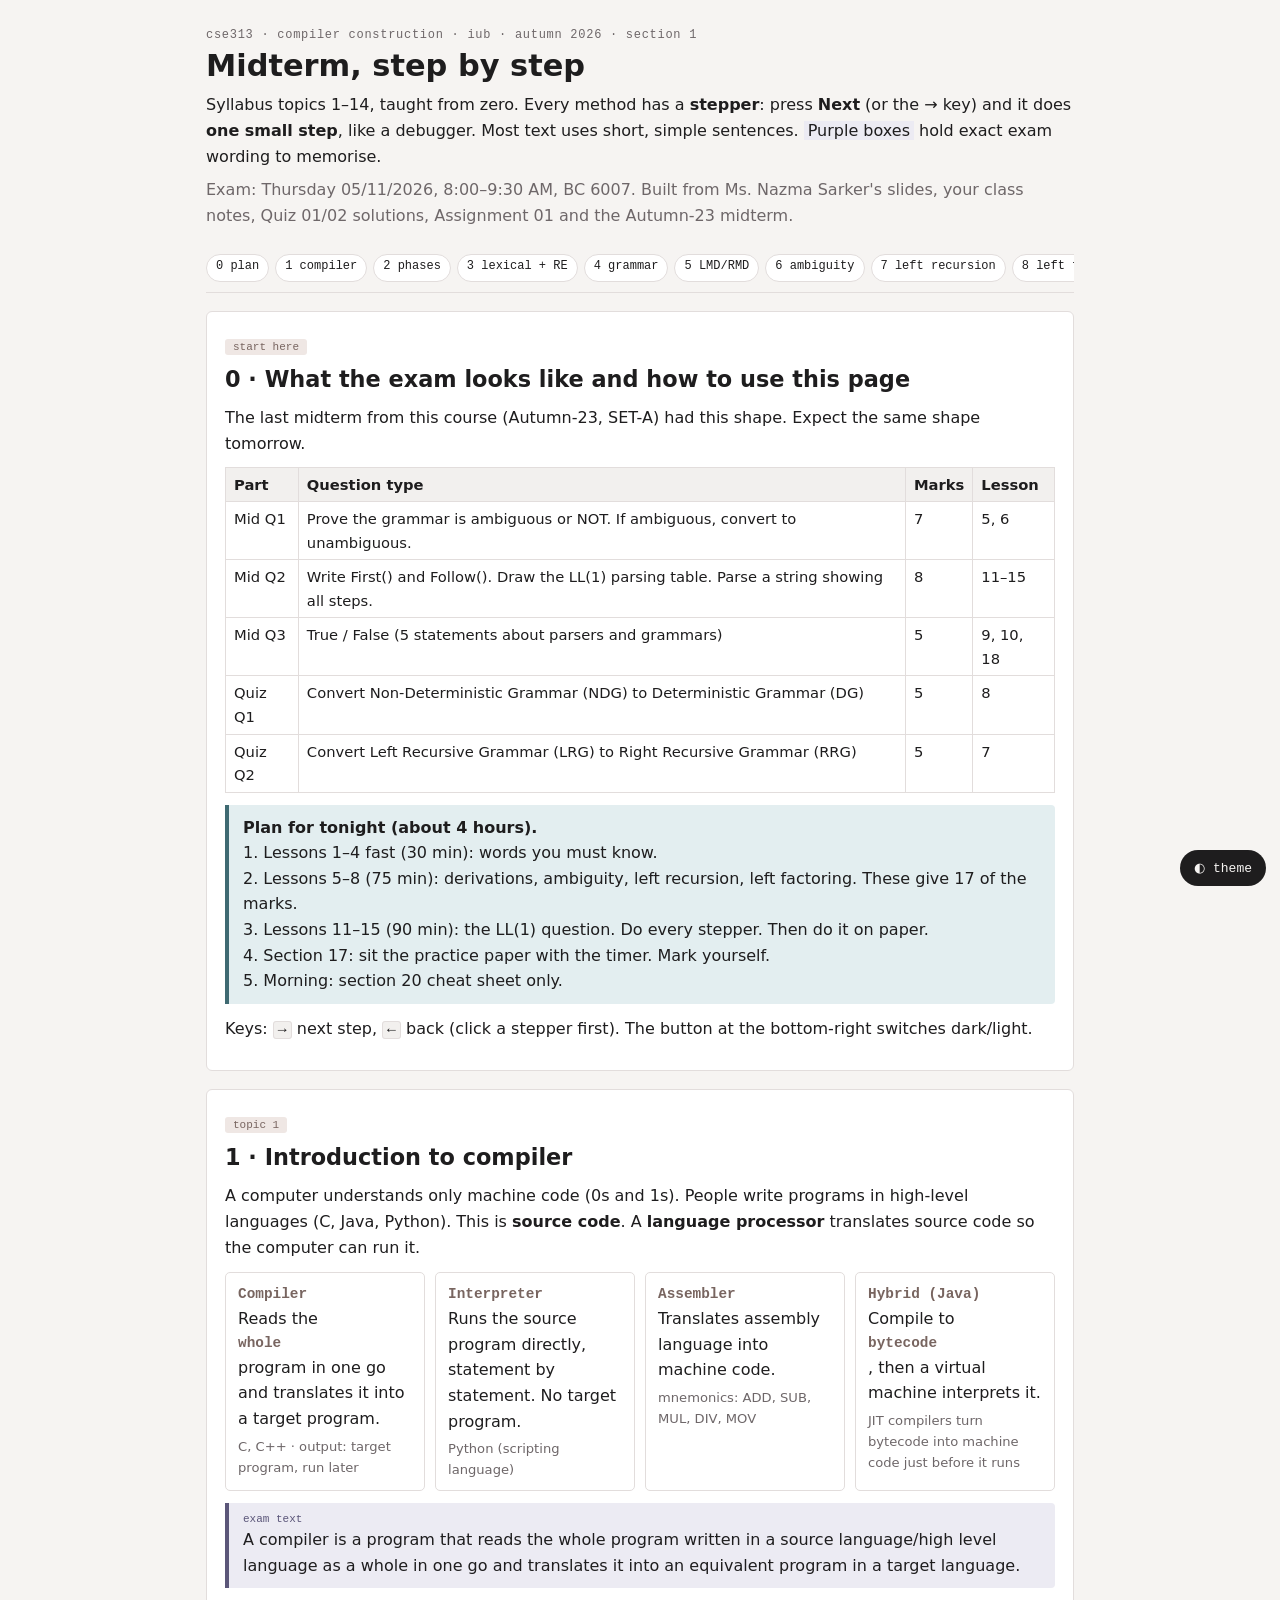
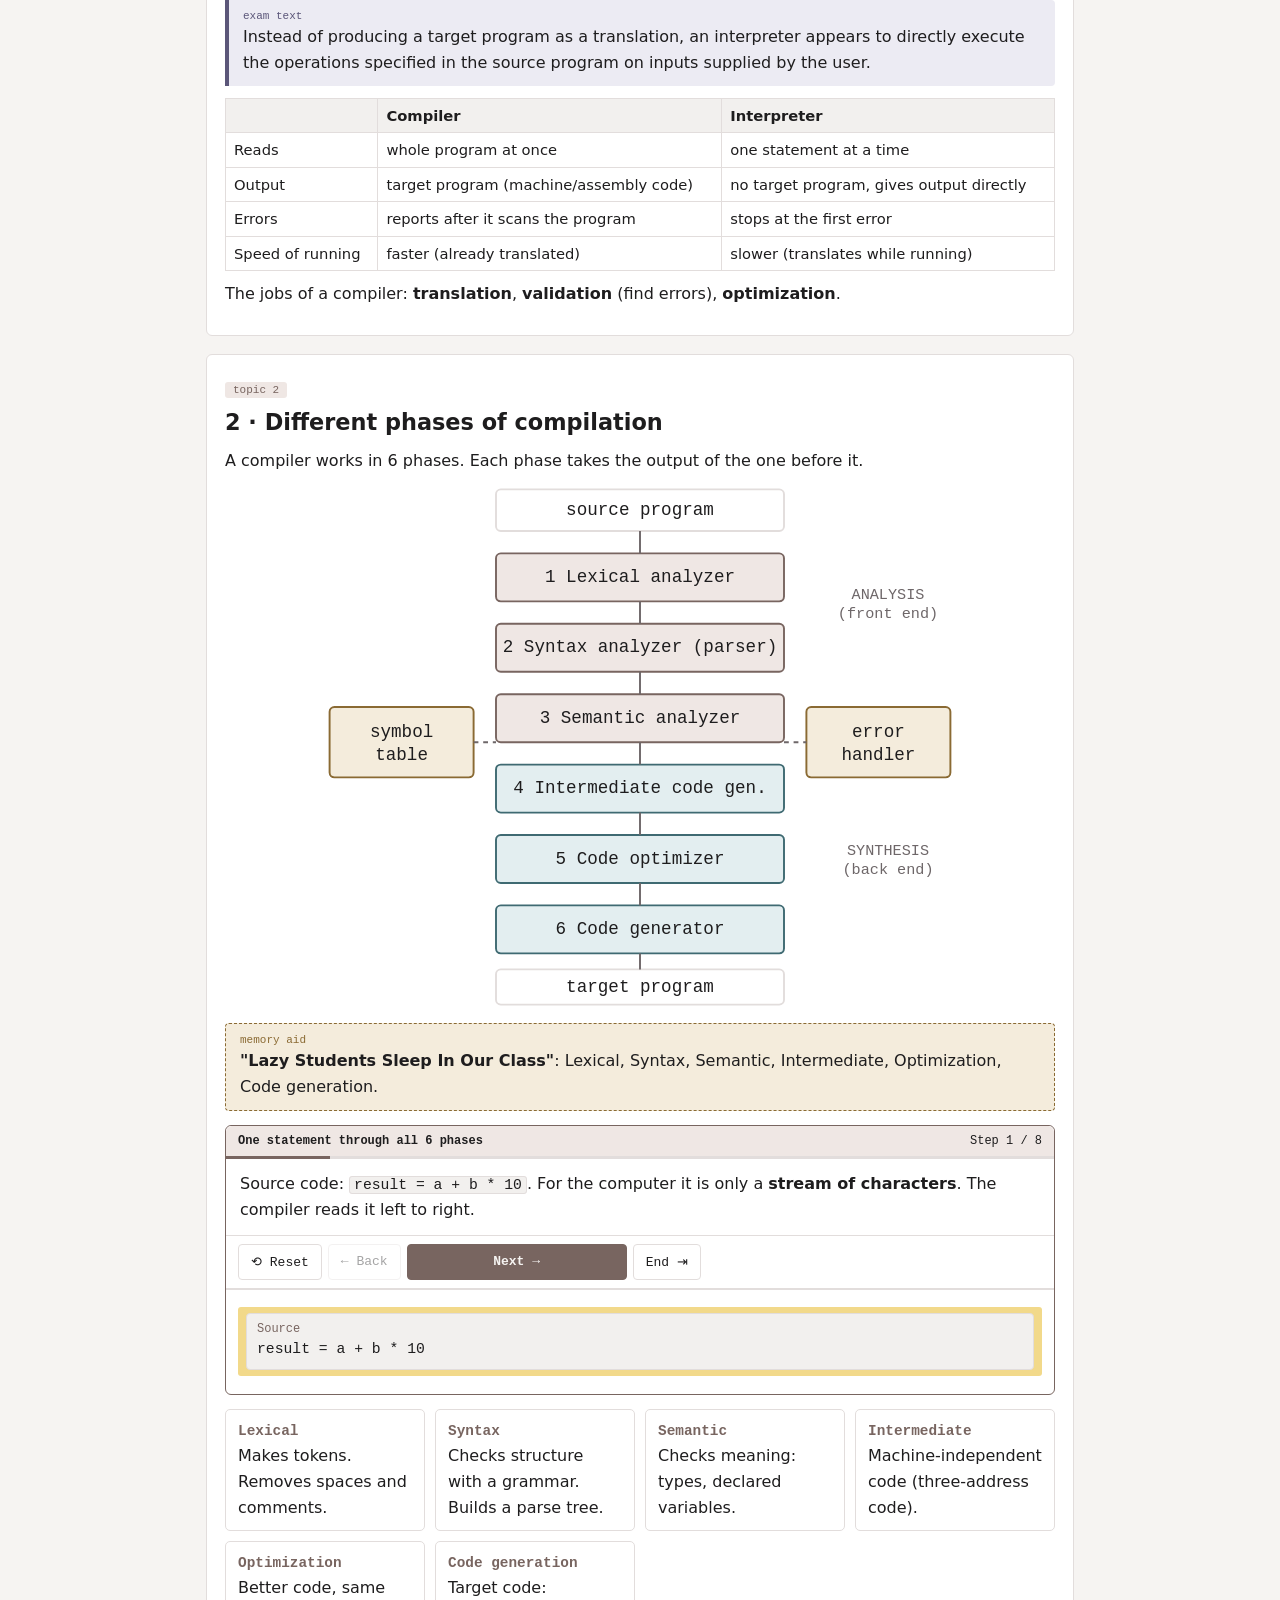
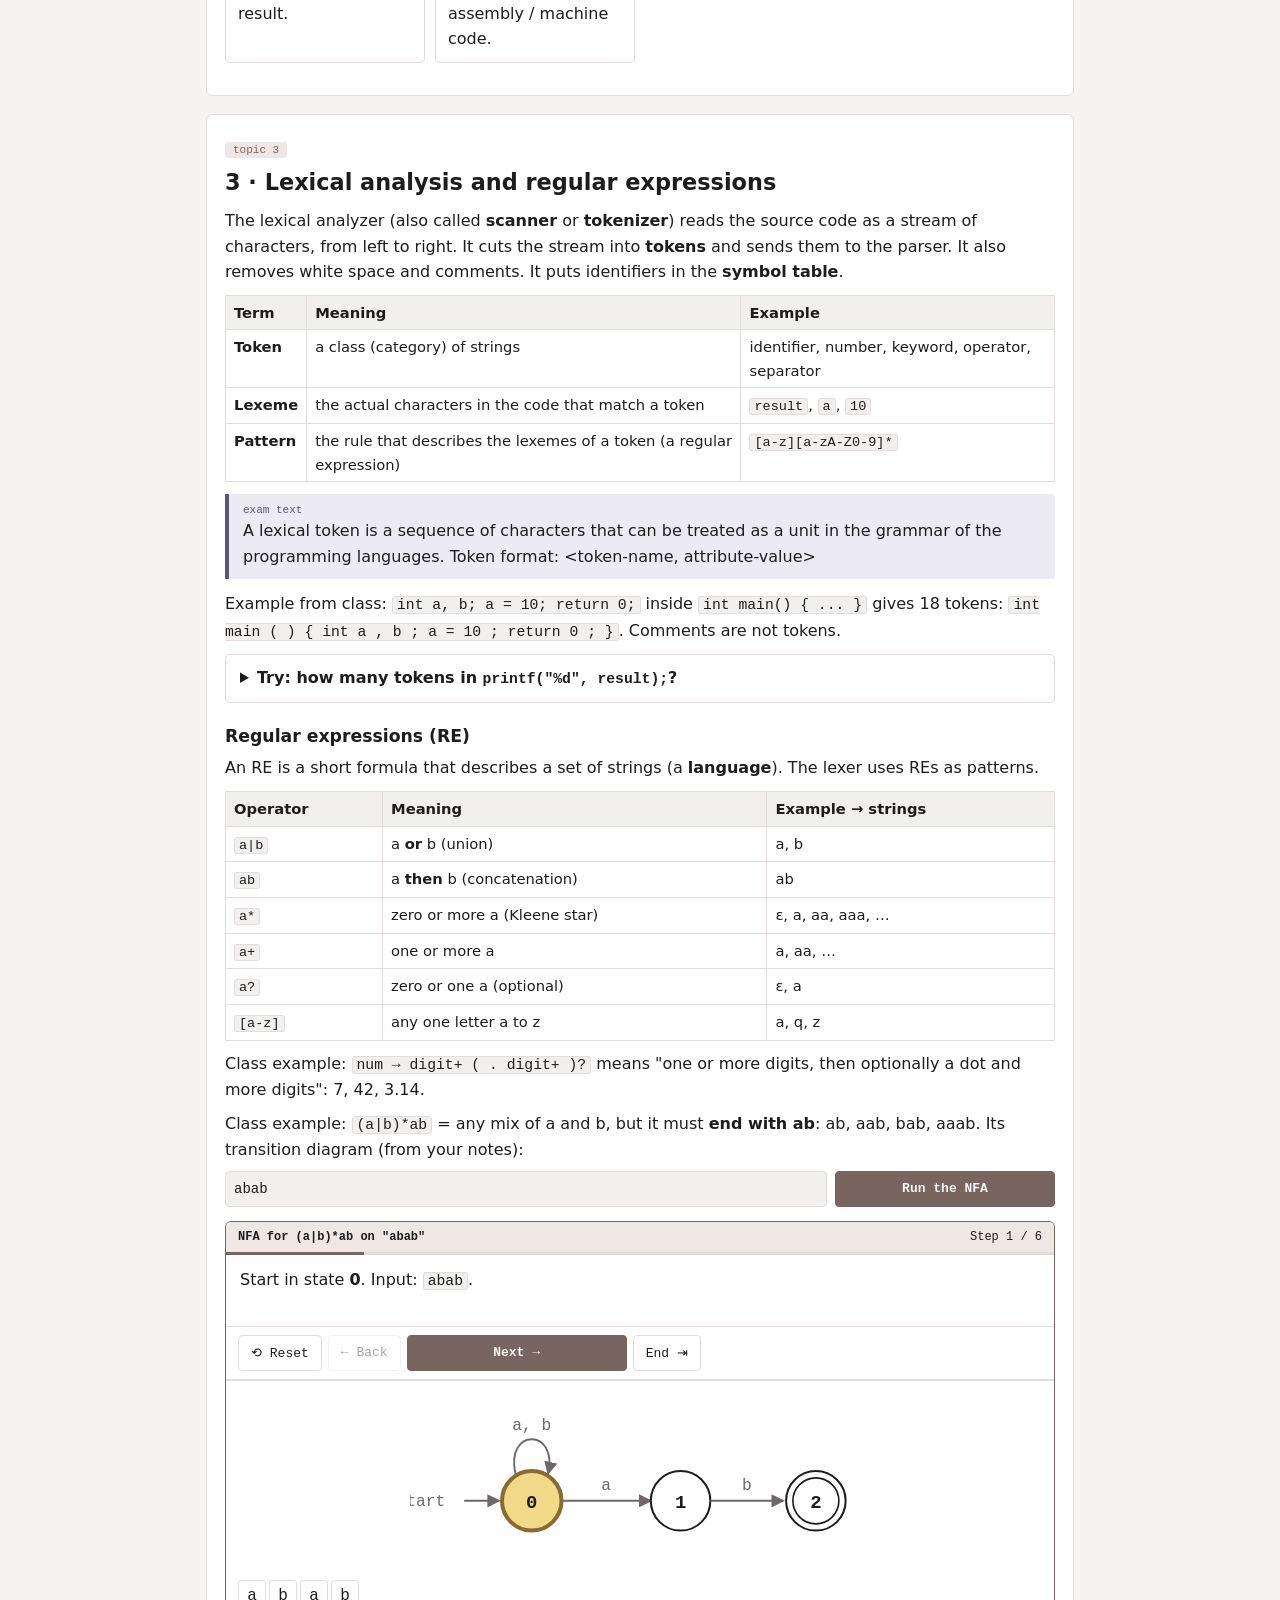
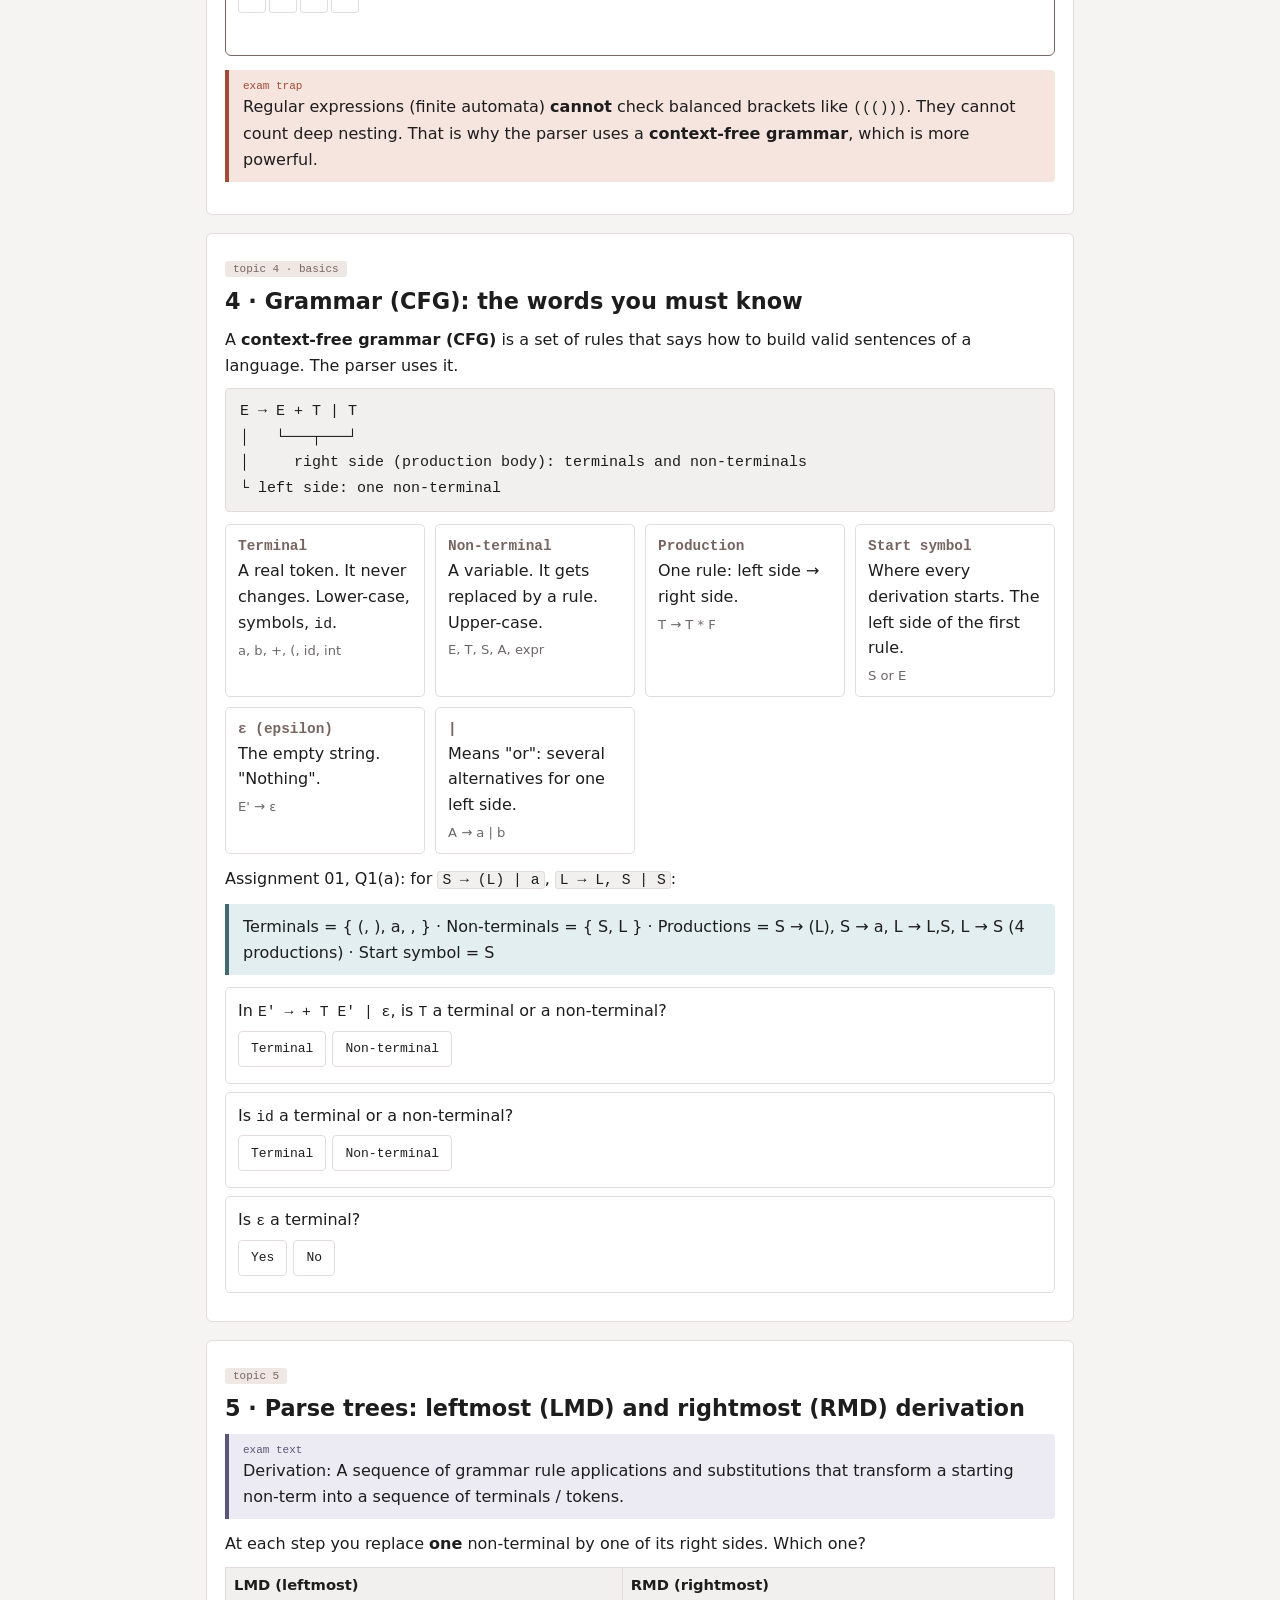
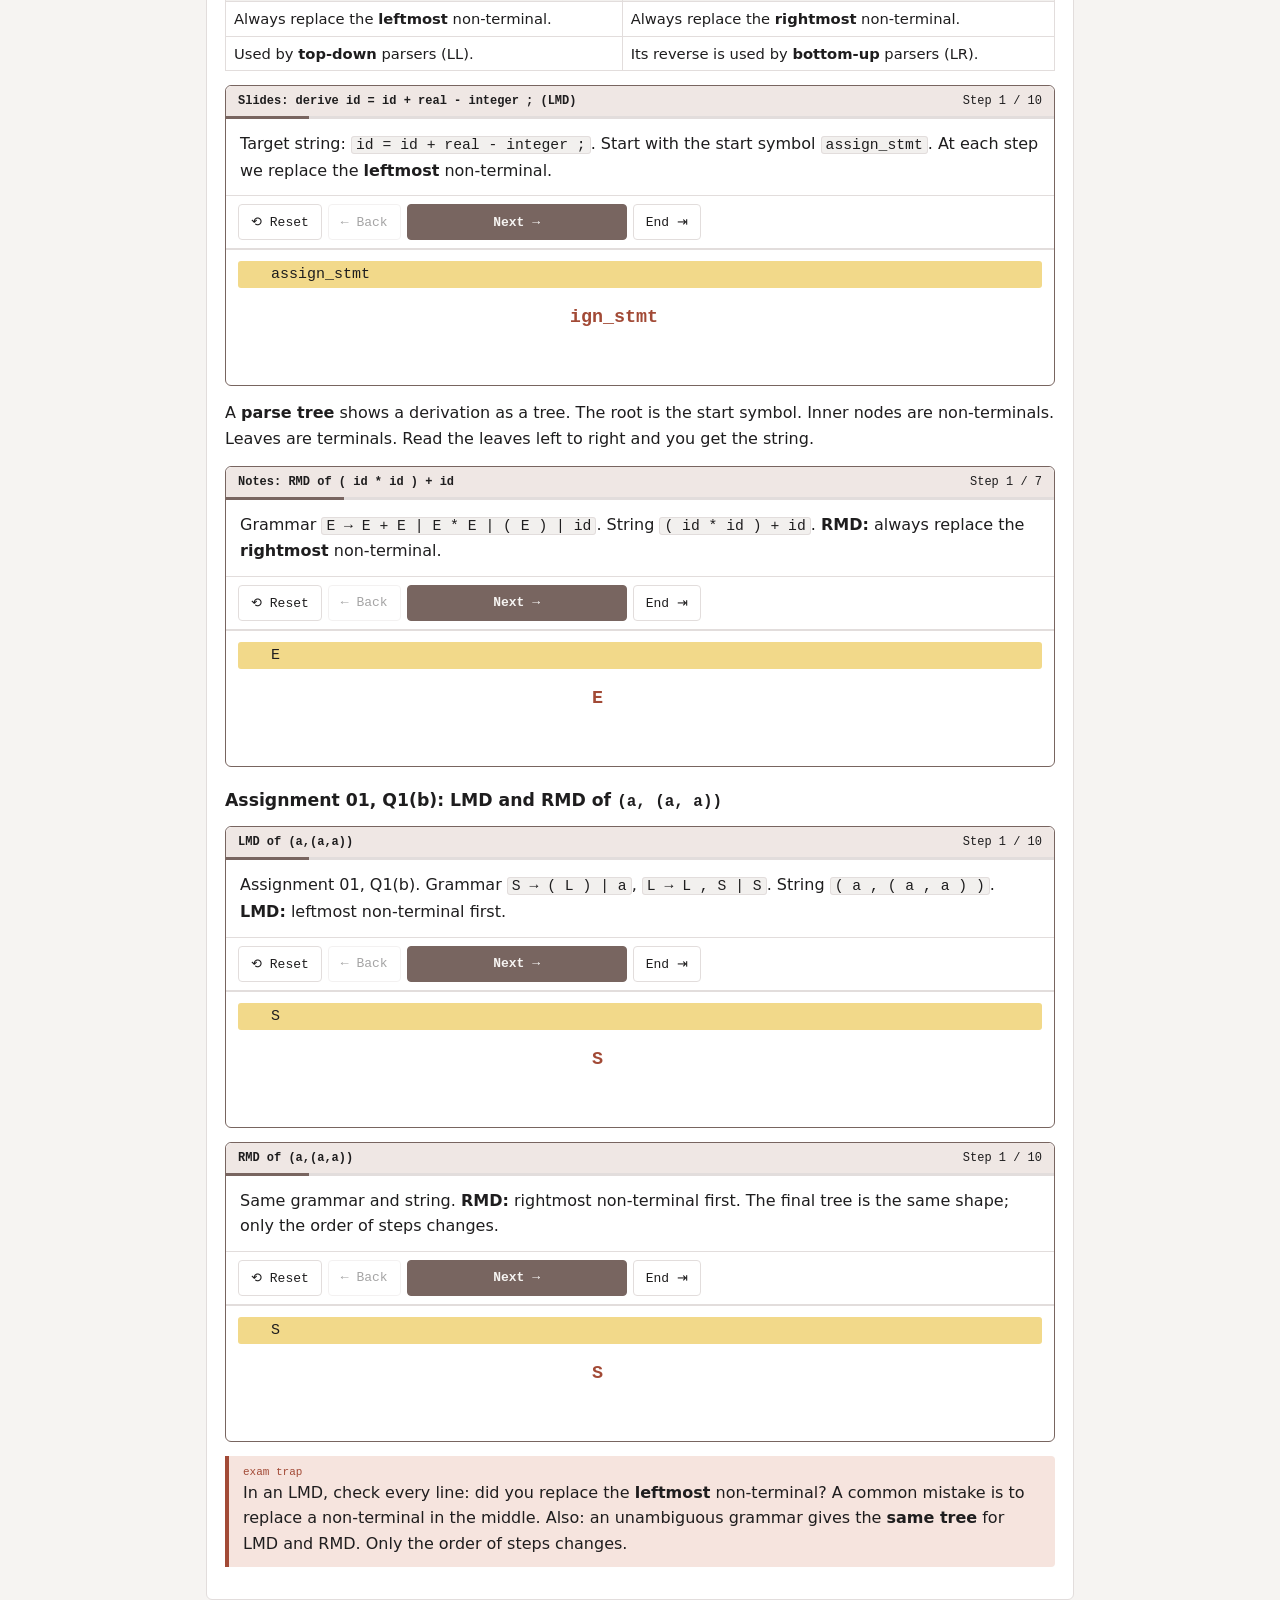
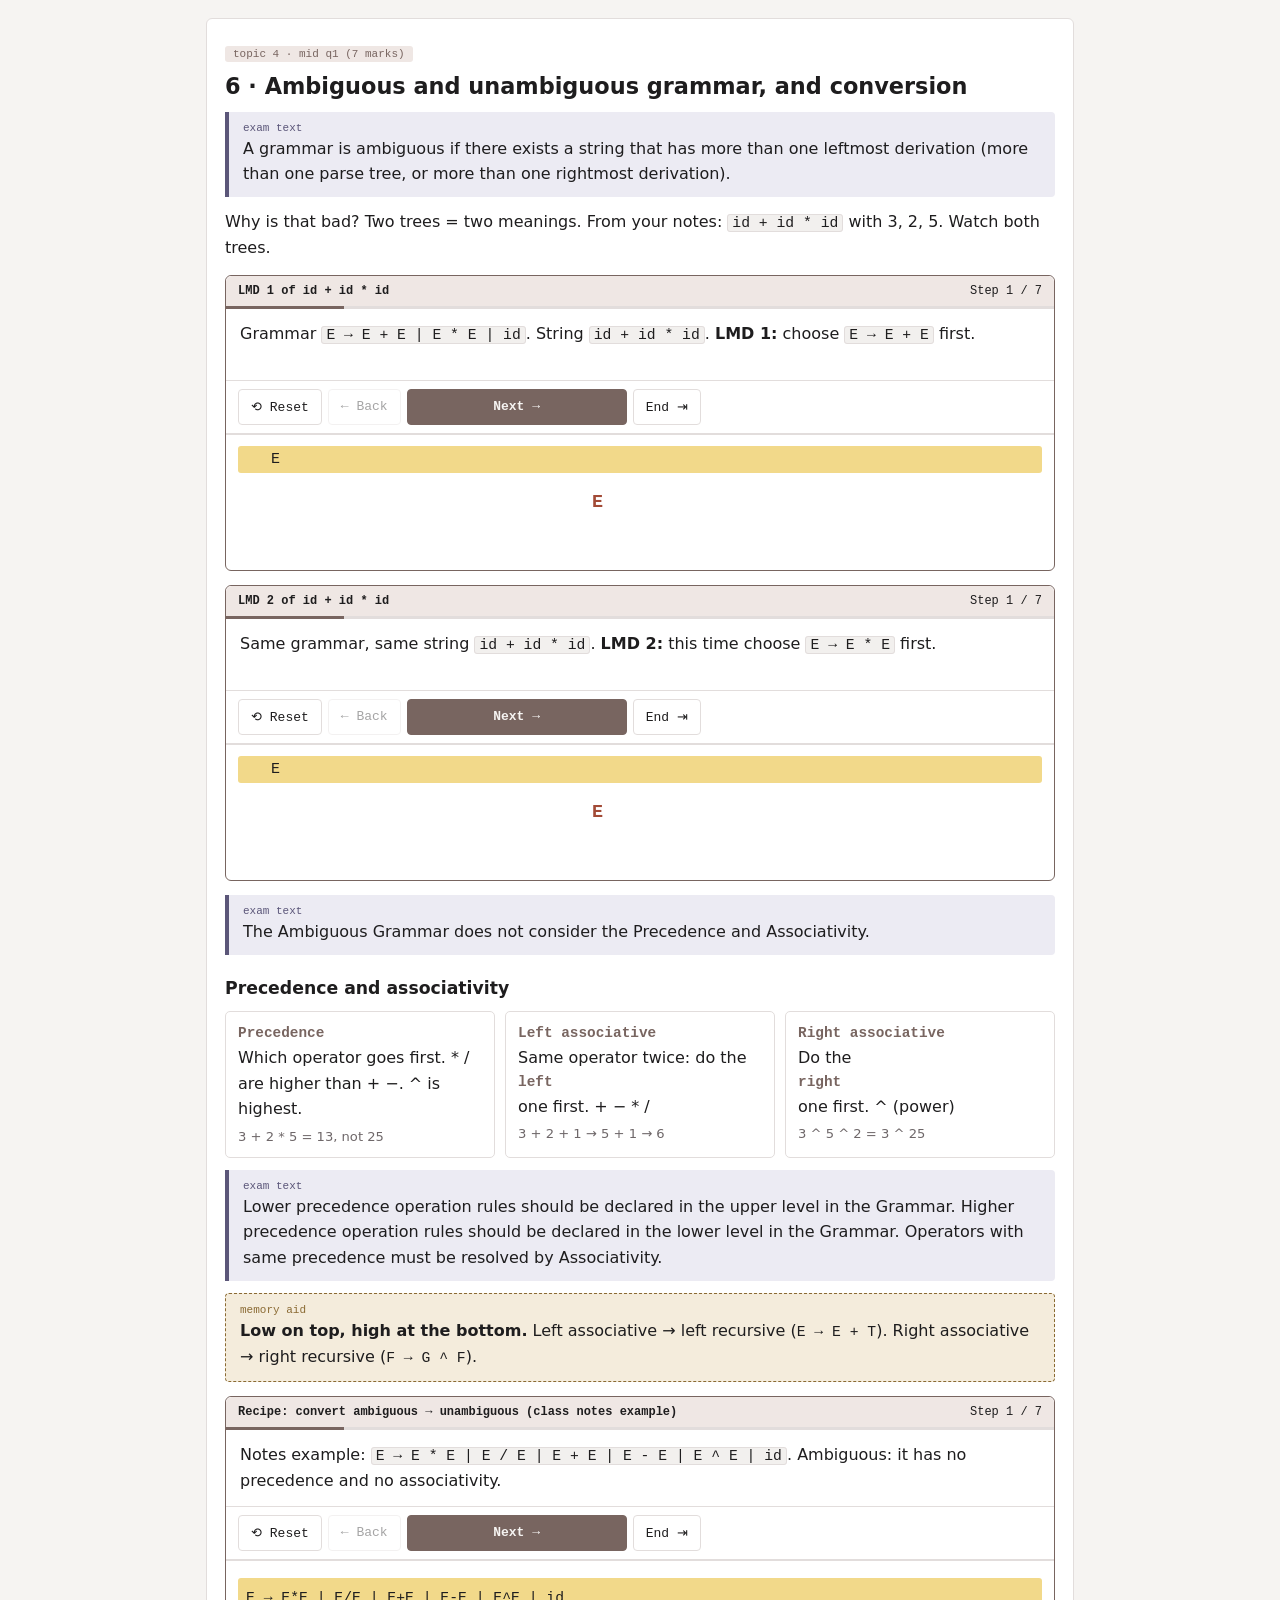
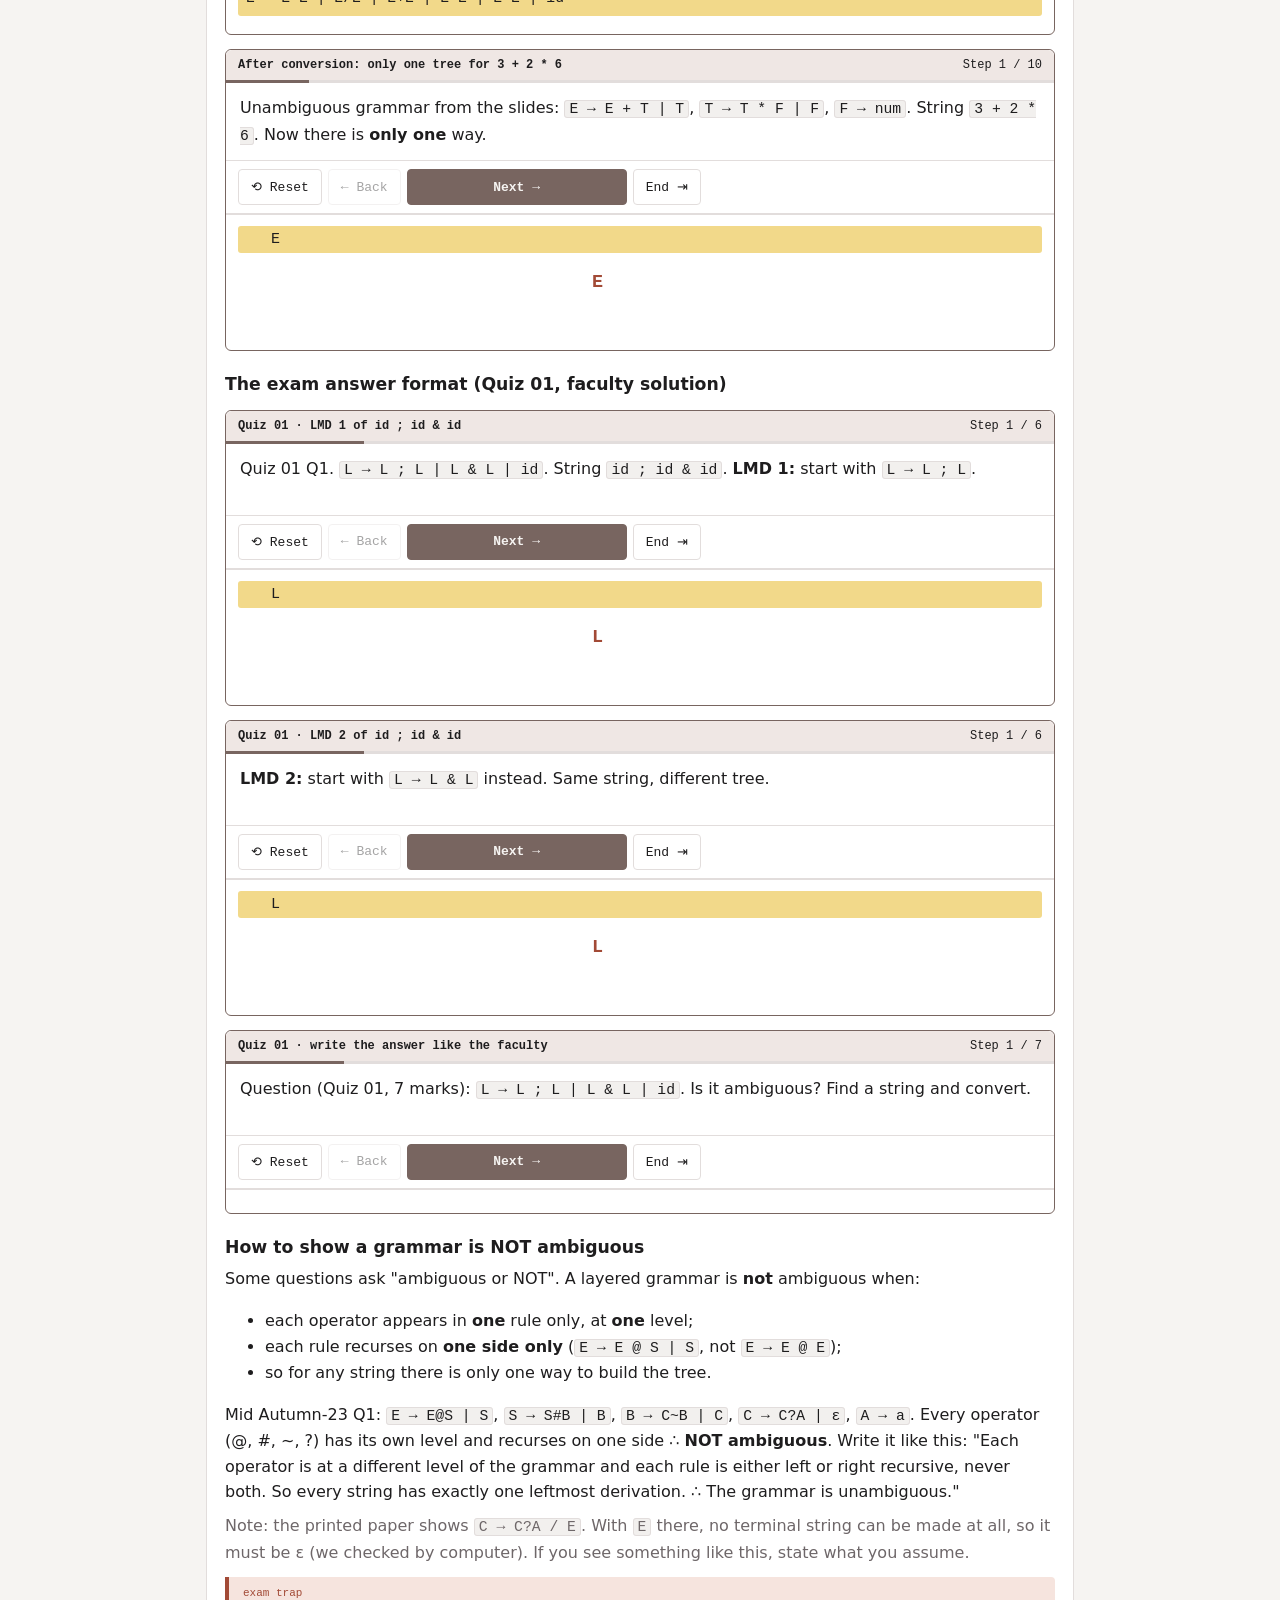
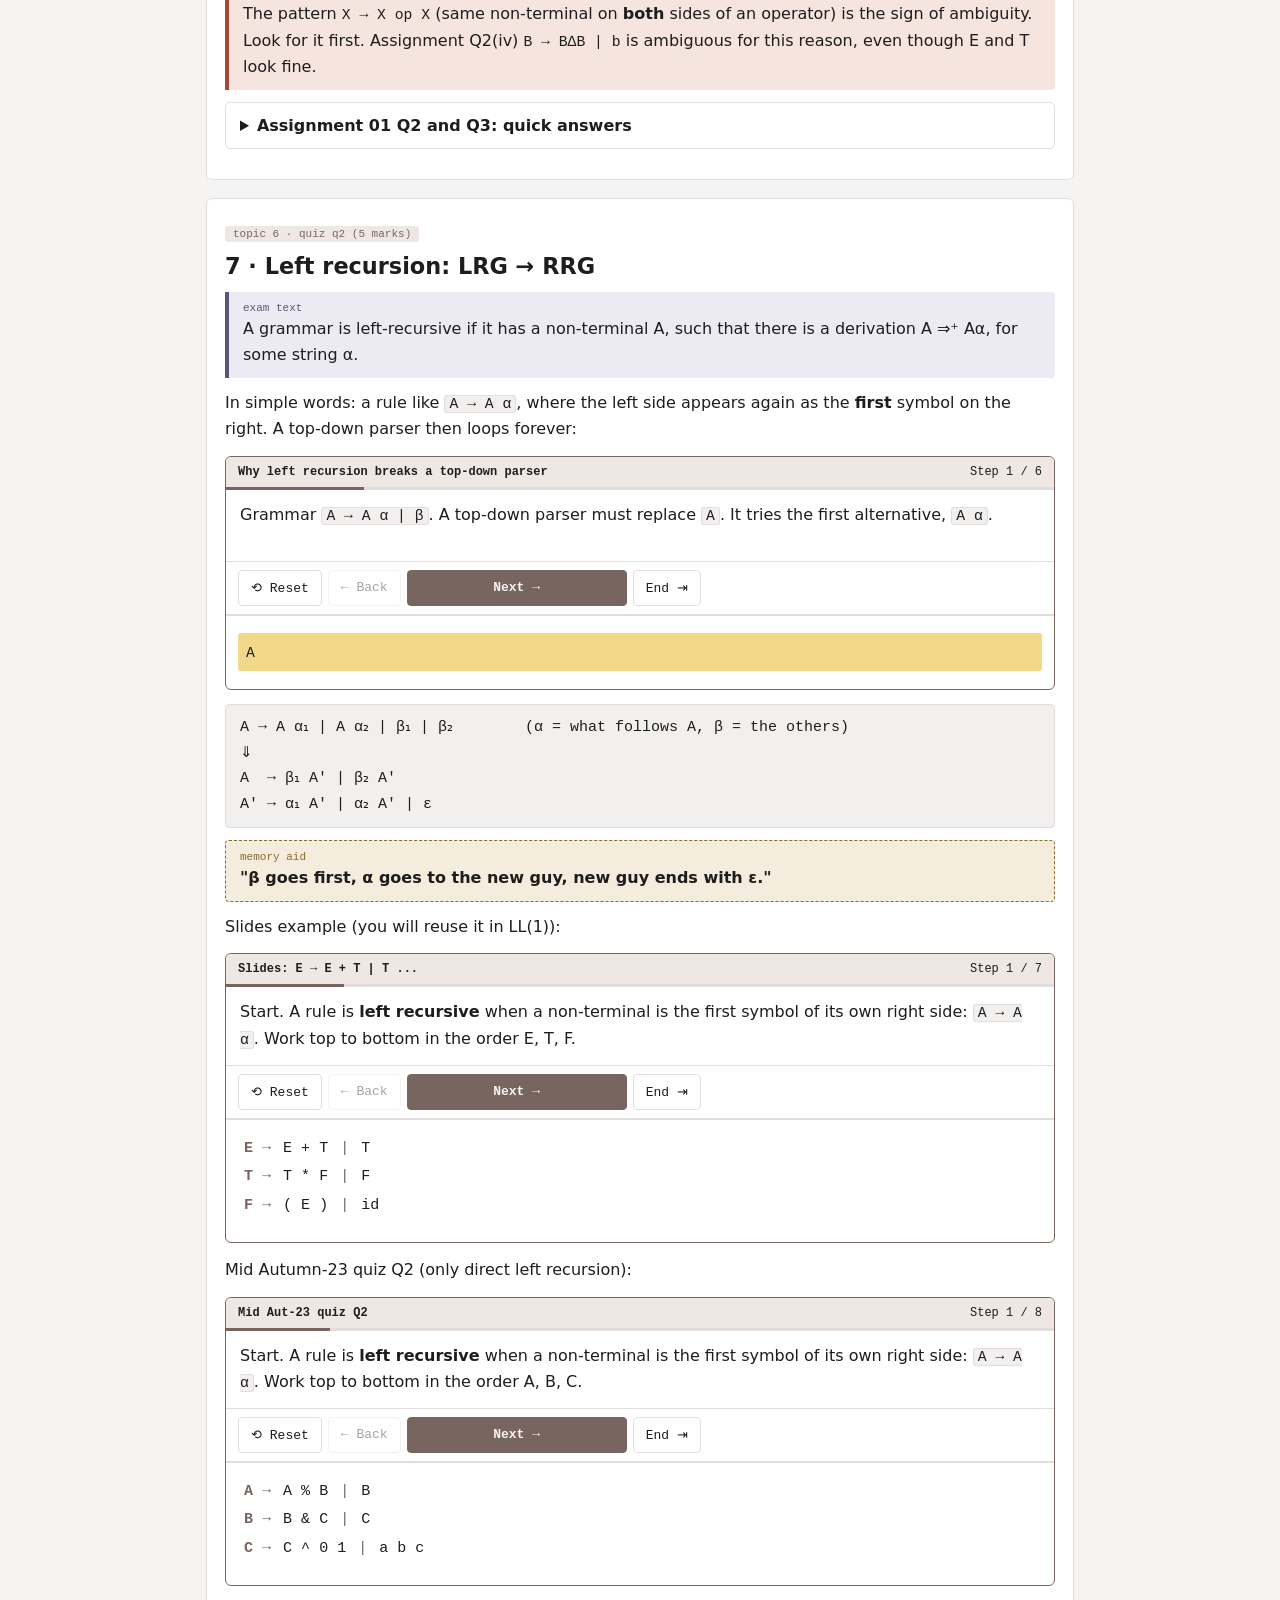
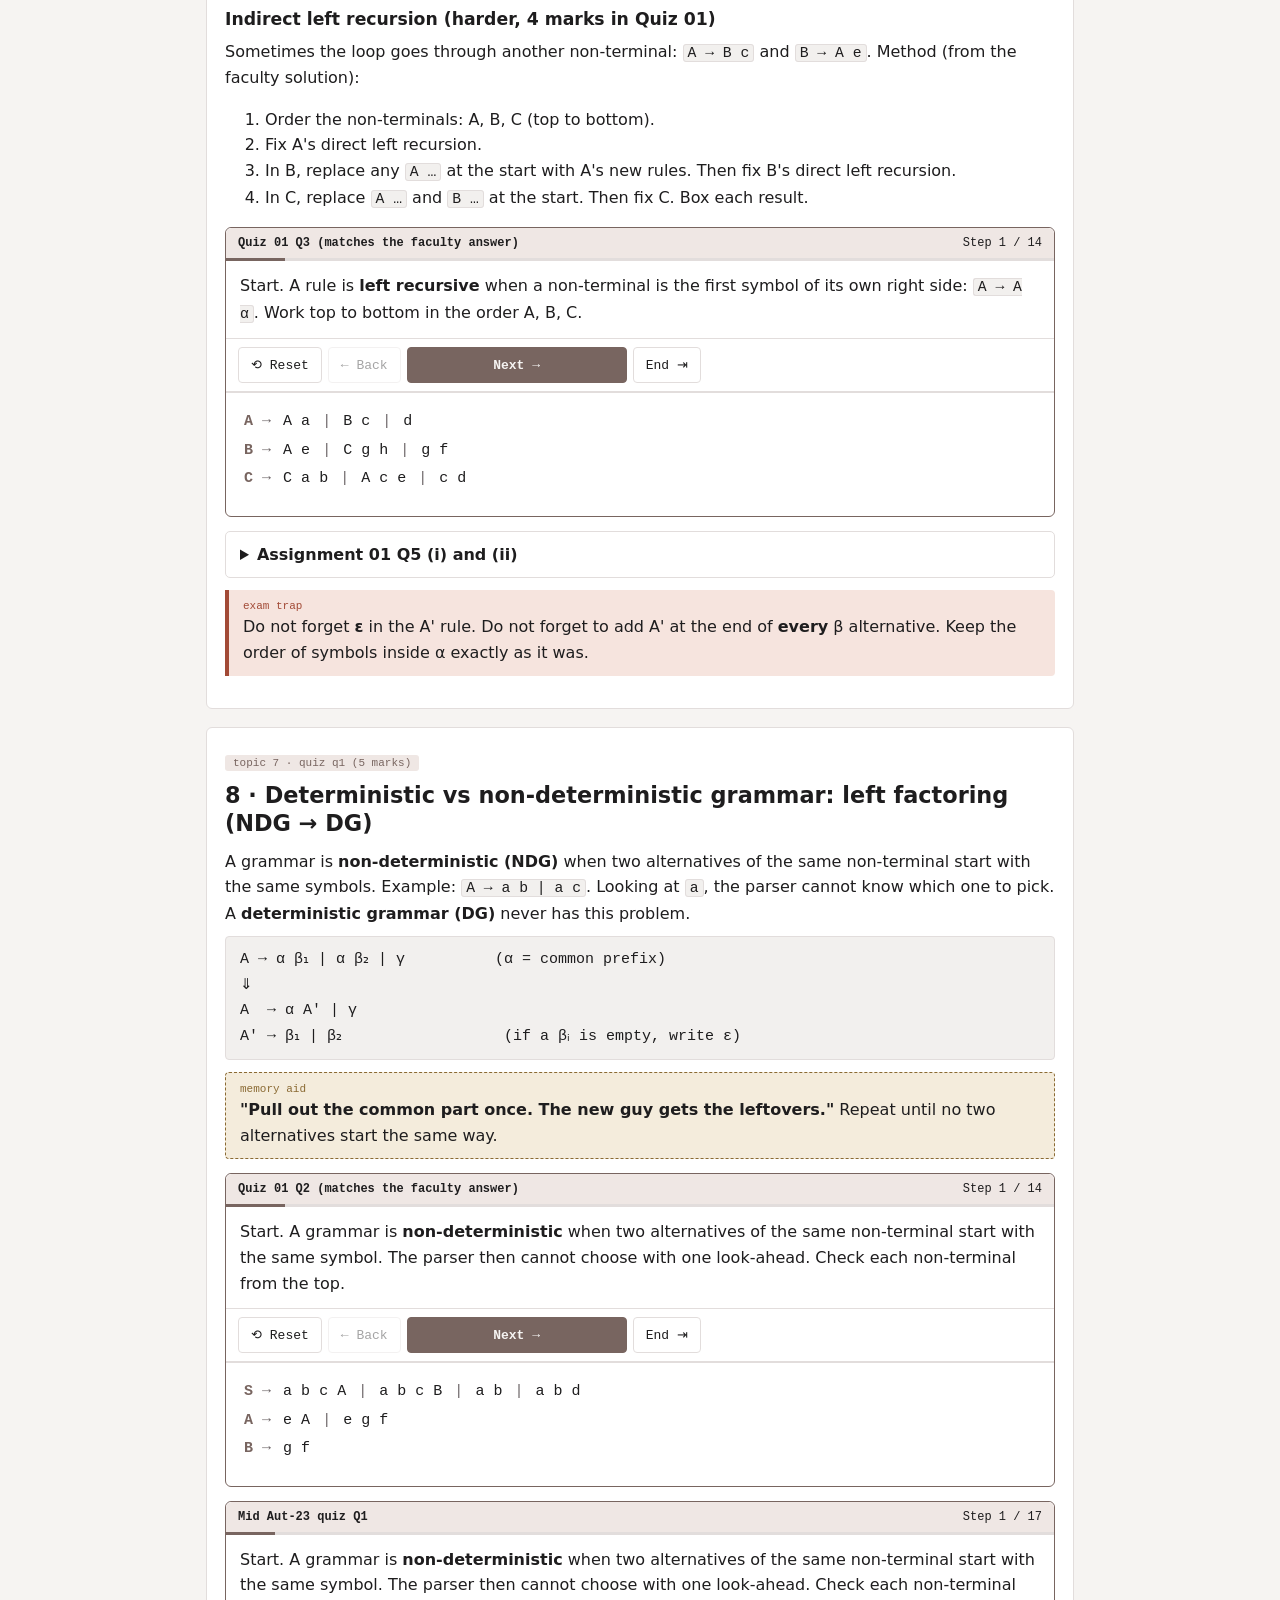
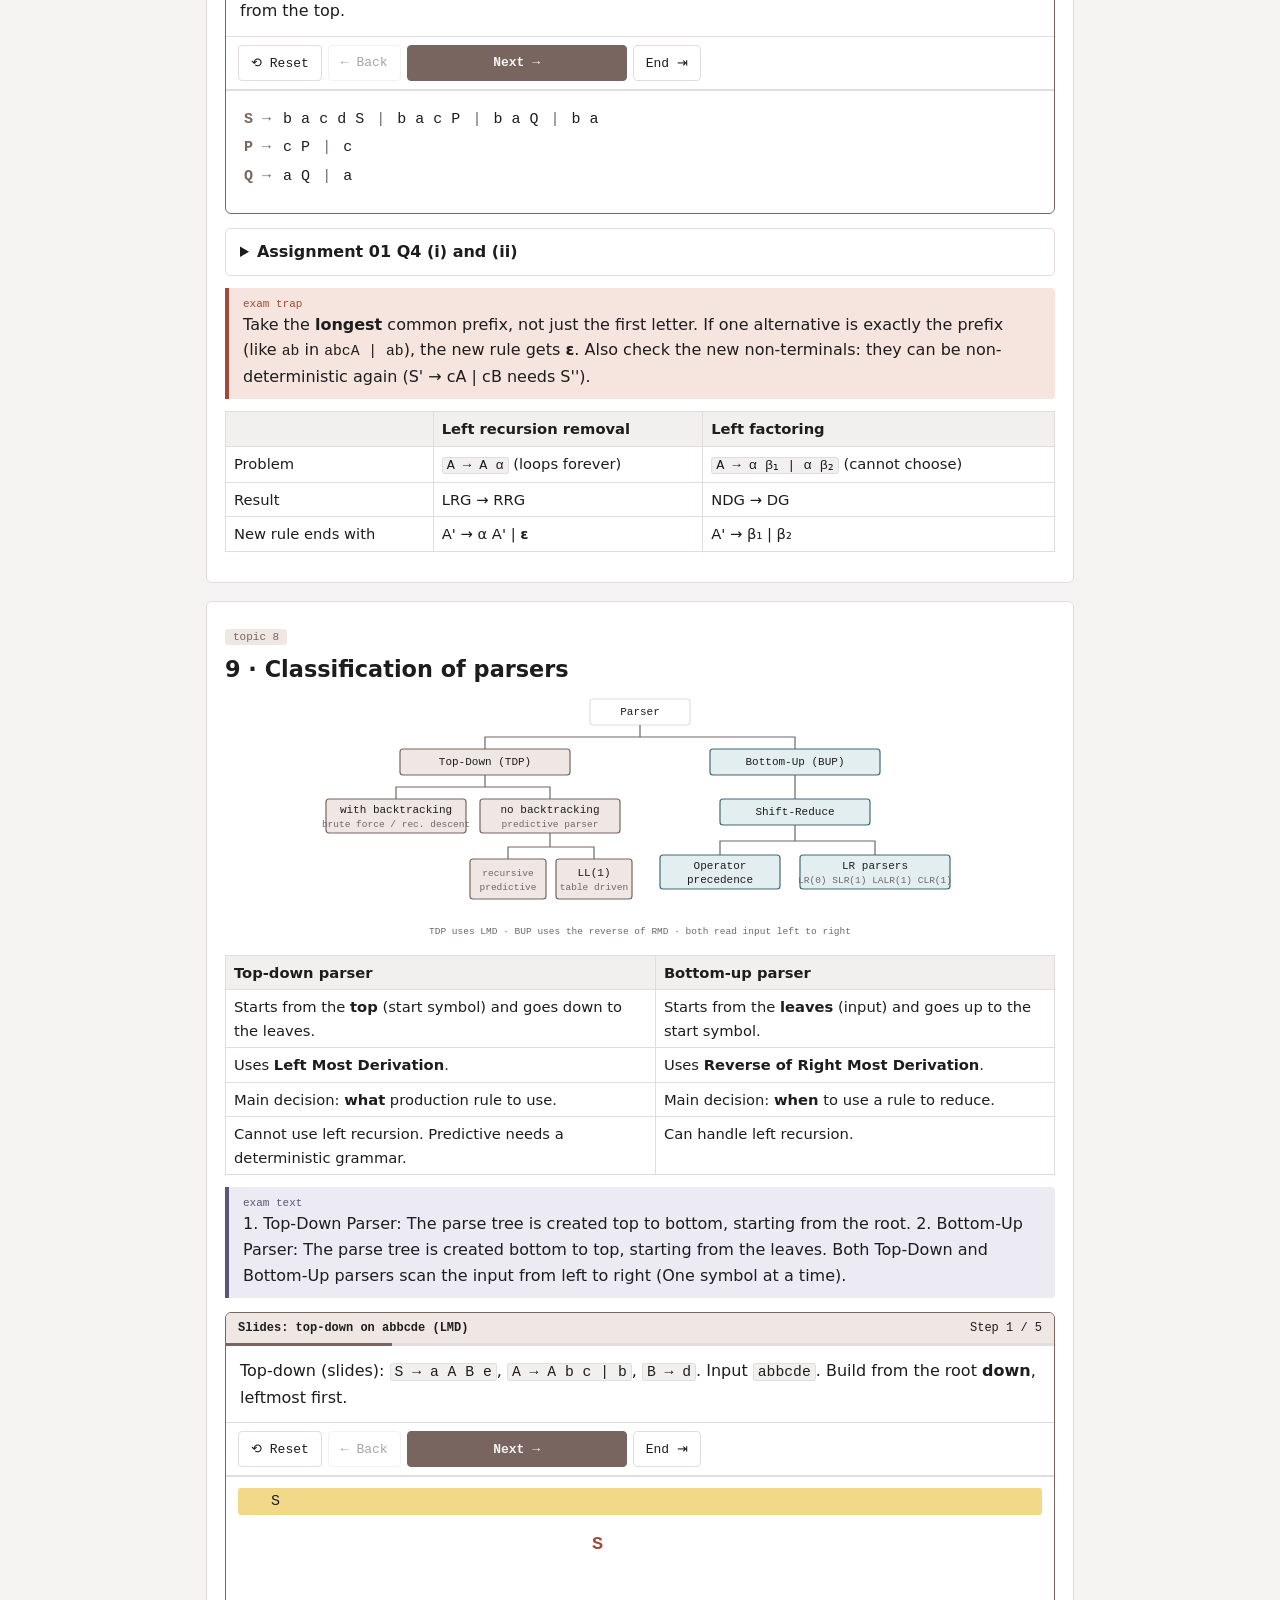
==== index.html @ 9a71abba "Add CSE313 midterm stepper site" ====
<!doctype html>
<html lang="en">
<head>
<meta charset="utf-8">
<meta name="viewport" content="width=device-width, initial-scale=1">
<title>CSE313 Midterm Stepper</title>
<meta name="description" content="Step-by-step CSE313 Compiler Construction midterm guide: ambiguity, left recursion, left factoring, FIRST/FOLLOW, LL(1) table and parsing.">
<style>
:root{
  --bg:#f6f4f2;--card:#ffffff;--ink:#1e1d1e;--muted:#6e6769;--line:#e2dddc;--soft:#f2f0ee;
  --rose:#786560;--rose-t:#efe7e4;--teal:#3f6a72;--teal-t:#e3eef0;--sand:#8a6a33;--sand-t:#f4ecdc;
  --clay:#a24a36;--clay-t:#f6e4de;--lav:#5b5679;--lav-t:#ecebf3;--hl:#f2d98a;--hl-ink:#1e1d1e;
  --mono:"JetBrains Mono",ui-monospace,"SF Mono",Menlo,Consolas,monospace;
  --sans:"Inter",ui-sans-serif,system-ui,-apple-system,"Segoe UI",Roboto,sans-serif;
}
@media (prefers-color-scheme:dark){:root:not([data-theme="light"]){
  --bg:#0c0b0c;--card:#141314;--ink:#e2dddc;--muted:#a9a3a4;--line:#2a2729;--soft:#1e1d1e;
  --rose:#c7b1ac;--rose-t:#2e2726;--teal:#a5bfc4;--teal-t:#1c2426;--sand:#d6c2a4;--sand-t:#2a251e;
  --clay:#d99a88;--clay-t:#33221e;--lav:#bbb8c8;--lav-t:#232129;--hl:#5d4e2b;--hl-ink:#fafcfb;}}
:root[data-theme="dark"]{
  --bg:#0c0b0c;--card:#141314;--ink:#e2dddc;--muted:#a9a3a4;--line:#2a2729;--soft:#1e1d1e;
  --rose:#c7b1ac;--rose-t:#2e2726;--teal:#a5bfc4;--teal-t:#1c2426;--sand:#d6c2a4;--sand-t:#2a251e;
  --clay:#d99a88;--clay-t:#33221e;--lav:#bbb8c8;--lav-t:#232129;--hl:#5d4e2b;--hl-ink:#fafcfb;}
*{box-sizing:border-box}
html{scroll-behavior:smooth;scroll-padding-top:64px}
body{margin:0;background:var(--bg);color:var(--ink);font:16px/1.6 var(--sans);-webkit-text-size-adjust:100%}
.wrap{max-width:900px;margin:0 auto;padding:0 16px 80px}
header.top{padding:28px 0 8px}
header.top .kicker{font:12px var(--mono);color:var(--muted);letter-spacing:.06em;text-transform:lowercase}
h1{font:700 1.9rem/1.2 var(--sans);margin:6px 0 8px}
h2{font:700 1.4rem/1.25 var(--sans);margin:4px 0 12px}
h3{font:600 1.08rem/1.3 var(--sans);margin:22px 0 8px}
h4{font:600 1rem var(--sans);margin:16px 0 6px}
h5{font:600 .92rem var(--mono);margin:14px 0 6px;color:var(--rose)}
p{margin:8px 0}
code,.mono{font-family:var(--mono);font-size:.92em}
p code,li code,td code,.st-msg code{background:var(--soft);border:1px solid var(--line);padding:0 4px;border-radius:3px}
.muted{color:var(--muted)}
.bad{color:var(--clay)}
a{color:var(--teal)}
nav.pills{position:sticky;top:0;z-index:20;background:var(--bg);border-bottom:1px solid var(--line);display:flex;gap:6px;overflow-x:auto;padding:10px 0;scrollbar-width:none;height:49px}
nav.pills::-webkit-scrollbar{display:none}
nav.pills a{flex:0 0 auto;font:12px var(--mono);text-decoration:none;color:var(--ink);border:1px solid var(--line);background:var(--card);padding:4px 9px;border-radius:999px;white-space:nowrap}
nav.pills a:hover{border-color:var(--rose)}
section.card{background:var(--card);border:1px solid var(--line);border-radius:6px;padding:20px 18px;margin:18px 0}
.tag{display:inline-block;font:11px var(--mono);color:var(--rose);background:var(--rose-t);padding:2px 8px;border-radius:3px;margin-bottom:6px;text-transform:lowercase}
.exact{border-left:4px solid var(--lav);background:var(--lav-t);padding:10px 14px;margin:12px 0;border-radius:0 4px 4px 0}
.exact::before{content:"exam text";display:block;font:11px var(--mono);color:var(--lav);margin-bottom:2px}
.key{border-left:4px solid var(--teal);background:var(--teal-t);padding:10px 14px;margin:12px 0;border-radius:0 4px 4px 0}
.warnbox{border-left:4px solid var(--clay);background:var(--clay-t);padding:10px 14px;margin:12px 0;border-radius:0 4px 4px 0}
.warnbox::before{content:"exam trap";display:block;font:11px var(--mono);color:var(--clay);margin-bottom:2px}
.memo{border:1px dashed var(--sand);background:var(--sand-t);padding:10px 14px;margin:12px 0;border-radius:4px}
.memo::before{content:"memory aid";display:block;font:11px var(--mono);color:var(--sand);margin-bottom:2px}
.tscroll{overflow-x:auto;margin:10px 0}
table{border-collapse:collapse;font-size:.92rem}
th,td{border:1px solid var(--line);padding:5px 8px;text-align:left;vertical-align:top}
thead th{background:var(--soft);font-weight:600}
table.cmp{width:100%}
.grid{display:grid;grid-template-columns:repeat(auto-fit,minmax(190px,1fr));gap:10px;margin:12px 0}
.mini-card{border:1px solid var(--line);border-radius:5px;padding:10px 12px;background:var(--card)}
.mini-card b{display:block;font-family:var(--mono);font-size:.9rem;color:var(--rose)}
.mini-card small{display:block;color:var(--muted);font-size:.82rem;margin-top:4px}
.flow{display:flex;flex-wrap:wrap;align-items:center;gap:6px;margin:10px 0}
.flow span{font:12px var(--mono);border:1px solid var(--line);background:var(--soft);padding:4px 8px;border-radius:3px}
.flow i{font-style:normal;color:var(--muted)}
.formula{font:15px/1.7 var(--mono);background:var(--soft);border:1px solid var(--line);border-radius:4px;padding:10px 14px;margin:10px 0;overflow-x:auto;white-space:pre}
details.ex{border:1px solid var(--line);border-radius:5px;margin:10px 0;background:var(--card)}
details.ex>summary{cursor:pointer;padding:10px 14px;font-weight:600}
details.ex[open]>summary{border-bottom:1px solid var(--line)}
details.ex>*:not(summary){margin-left:14px;margin-right:14px}
details.ex>.stepper{margin:12px 10px}
/* stepper */
.stepper{border:1px solid var(--rose);border-radius:6px;margin:14px 0;background:var(--card)}
.st-sticky{position:sticky;top:49px;z-index:5;background:var(--card);border-radius:6px 6px 0 0;box-shadow:0 1px 0 var(--line)}
.st-head{border-radius:6px 6px 0 0;display:flex;justify-content:space-between;gap:8px;padding:8px 12px;background:var(--rose-t);font:12px var(--mono)}
.st-title{font-weight:600}
.st-bar{height:3px;background:var(--line)}.st-bar i{display:block;height:100%;background:var(--rose);transition:width .2s}
.st-msg{padding:12px 14px;min-height:72px;max-height:34vh;overflow-y:auto;font-size:1rem;border-bottom:1px solid var(--line)}
.st-msg.msg-bad{background:var(--clay-t)}.st-msg.msg-good{background:var(--teal-t)}
.phase{display:inline-block;font:11px var(--mono);background:var(--ink);color:var(--bg);padding:1px 7px;border-radius:3px;margin-right:8px}
.st-ctl{display:flex;gap:6px;padding:8px 12px;flex-wrap:wrap;border-bottom:1px solid var(--line)}
button{white-space:nowrap;font:13px var(--mono);border:1px solid var(--line);background:var(--card);color:var(--ink);padding:7px 12px;border-radius:4px;cursor:pointer;min-height:36px}
button:hover:not(:disabled){border-color:var(--rose)}
button:disabled{opacity:.4;cursor:default}
button.primary{background:var(--rose);color:var(--bg);border-color:var(--rose);font-weight:600;flex:1;max-width:220px}
.st-view{padding:12px;overflow-x:auto}
/* grammar */
.gram{font:15px/1.9 var(--mono);margin:4px 0 10px}
.gline{padding:0 6px;border-radius:3px;white-space:nowrap}
.gline.g-focus{background:var(--soft)}
.gline.g-new{background:var(--teal-t)}
.lhs{font-weight:700;color:var(--rose)}.arr,.bar{color:var(--muted)}
.alt{padding:1px 3px;border-radius:3px}
.alt-on{background:var(--hl);color:var(--hl-ink);outline:1px solid var(--sand)}
.s.sym-on{text-decoration:underline 2px;font-weight:700}
.s.sym-look{border-bottom:2px dotted currentColor}
.rn{font-size:.7em;color:var(--muted);margin-right:2px}
table.sets{font-family:var(--mono);font-size:.9rem}
table.sets th{background:var(--soft);white-space:nowrap}
tr.row-focus th,tr.row-focus td{background:var(--sand-t)}
tr.row-done td{background:var(--teal-t)}
.chip{display:inline-block;padding:0 3px;border-radius:3px}
.chip-new{background:var(--hl);color:var(--hl-ink);font-weight:700}
.two{display:grid;grid-template-columns:1fr 1fr;gap:12px}
.lbl{font:11px var(--mono);color:var(--muted);margin:10px 0 4px;text-transform:lowercase}
table.ll1,table.ff{font-family:var(--mono);font-size:.82rem}
table.ll1 td{min-width:58px;white-space:nowrap}
table.ll1 .tr{display:block}
td.cell-on{background:var(--hl);color:var(--hl-ink)}
td.cell-bad{background:var(--clay-t);outline:2px solid var(--clay)}
td.cell-look{outline:2px solid var(--teal);background:var(--teal-t)}
.err{color:var(--muted);font-size:.85em}
/* parse view */
.buf,.stk,.hist{display:flex;flex-wrap:wrap;gap:3px;font-family:var(--mono)}
.tok,.cell{border:1px solid var(--line);padding:3px 8px;border-radius:3px;min-width:28px;text-align:center;background:var(--card)}
.tok-used{opacity:.35}
.tok-la{background:var(--teal-t);border-color:var(--teal);font-weight:700;position:relative}
.tok-la::after{content:"↑ LA";position:absolute;left:50%;transform:translateX(-50%);top:100%;font-size:10px;color:var(--teal)}
.buf{margin-bottom:30px}
.cell-top{background:var(--sand-t);border-color:var(--sand);font-weight:700}
.hc{display:flex;flex-direction:column;align-items:center;border:1px solid var(--line);border-radius:3px;min-width:34px;padding:2px 4px;background:var(--card)}
.hc .hs{font-weight:600}
.hc-pop .hs{text-decoration:line-through;text-decoration-color:var(--clay)}
.hc .hn{font-size:11px;color:var(--clay);min-height:14px}
.hc .hr{font-size:9.5px;color:var(--muted);white-space:nowrap}
.hc-new{background:var(--hl);color:var(--hl-ink)}
details.mini{margin:10px 0;font-size:.9rem}
details.mini summary{cursor:pointer;font:12px var(--mono);color:var(--muted)}
/* tree */
svg.tree{display:block;width:100%;height:auto;margin:8px auto}
svg.tree .edge{stroke:var(--muted);stroke-width:1.2}
svg.tree .edge-new{stroke:var(--sand);stroke-width:2.2}
svg.tree .node{font:600 14px var(--mono);text-anchor:middle;dominant-baseline:middle;fill:var(--ink)}
svg.tree .n-nt{fill:var(--rose)}
svg.tree .n-eps{fill:var(--muted);font-style:italic}
svg.tree .n-match{fill:var(--teal)}
svg.tree .n-new{fill:var(--clay);font-size:16px}
svg.tree .nval{font:11px var(--mono);fill:var(--sand)}
/* derivation */
.deriv{font:15px/1.8 var(--mono)}
.dl{padding:0 6px;border-radius:3px}.dl-new{background:var(--hl);color:var(--hl-ink)}
.nview .nb{margin:6px 0;padding:6px 8px;border-radius:3px}
.nb-new{background:var(--hl);color:var(--hl-ink)}
.phase-box{display:flex;flex-direction:column;gap:2px;border:1px solid var(--line);border-radius:4px;padding:8px 10px;background:var(--soft)}
.phase-box b{font:12px var(--mono);color:var(--rose)}
.final-box{font:14px/1.8 var(--mono);border:2px solid var(--teal);border-radius:4px;padding:8px 12px;display:inline-block;background:var(--teal-t);margin:6px 0}
/* svg diagrams */
svg.dia{width:100%;height:auto;max-width:640px;display:block;margin:10px auto}
svg .bx{fill:var(--card);stroke:var(--line);stroke-width:1.2}
svg .bx-a{fill:var(--rose-t);stroke:var(--rose)}
svg .bx-b{fill:var(--teal-t);stroke:var(--teal)}
svg .bx-c{fill:var(--sand-t);stroke:var(--sand)}
svg .tx{font:11px var(--mono);fill:var(--ink);text-anchor:middle;dominant-baseline:middle}
svg .tx-s{font:9.5px var(--mono);fill:var(--muted);text-anchor:middle;dominant-baseline:middle}
svg .ln{stroke:var(--muted);stroke-width:1.2;fill:none}
svg.nfa{width:100%;max-width:460px;display:block;margin:6px auto}
svg.nfa .st{fill:var(--card);stroke:var(--ink);stroke-width:1.5}
svg.nfa .st.st-on{fill:var(--hl);stroke:var(--sand);stroke-width:3}
svg.nfa .st2{fill:none;stroke:var(--ink);stroke-width:1.2}
svg.nfa .stl{font:600 14px var(--mono);fill:var(--ink);text-anchor:middle}
svg.nfa .lab{font:12px var(--mono);fill:var(--muted);text-anchor:middle}
svg.nfa .arrow{stroke:var(--muted);stroke-width:1.4;fill:none}
svg .ahead{fill:var(--muted)}
/* classifier */
.cls{border:1px solid var(--line);border-radius:5px;padding:10px 12px;margin:8px 0}
.cls .q{margin-bottom:6px}
.cls button{margin-right:6px}
.cls button.ok{background:var(--teal-t);border-color:var(--teal)}
.cls button.no{background:var(--clay-t);border-color:var(--clay)}
.fb{margin-top:6px;font-size:.92rem}
.fb-ok{color:var(--teal)}.fb-no{color:var(--clay)}
/* practice paper */
.paper{border:2px solid var(--ink);border-radius:4px;padding:16px;background:var(--card)}
.paper .phead{text-align:center;font-family:var(--mono);font-size:.9rem;border-bottom:1px solid var(--line);padding-bottom:8px;margin-bottom:10px}
.pq{border-top:1px dashed var(--line);padding:12px 0}
.pq .marks{float:right;font:12px var(--mono);color:var(--muted)}
.pq-score{font:600 13px var(--mono);color:var(--teal)}
.scheme{background:var(--soft);border-radius:4px;padding:8px 12px;margin:8px 0;font-size:.92rem}
.scheme label{display:block;cursor:pointer;padding:2px 0}
.timer{z-index:25;display:flex;gap:8px;align-items:center;flex-wrap:wrap;background:var(--card);border:1px solid var(--line);border-radius:5px;padding:8px 12px;margin:10px 0}
#pp-time{font:700 1.4rem var(--mono)}#pp-time.low{color:var(--clay)}
.total{font:700 1.1rem var(--mono)}
.ans{font-size:.95rem}
.ans .concl{border-top:1px solid var(--line);padding-top:8px}
/* playground */
textarea,input[type=text],select{font:14px var(--mono);width:100%;background:var(--soft);color:var(--ink);border:1px solid var(--line);border-radius:4px;padding:8px}
textarea{min-height:140px}
.row{display:flex;gap:8px;flex-wrap:wrap;margin:8px 0}.row>*{flex:1 1 200px}
.loadrow{display:flex;gap:6px;flex-wrap:wrap;margin:8px 0}.loadrow button{font-size:11px;padding:5px 8px;min-height:30px}
#theme{position:fixed;right:14px;bottom:14px;z-index:30;border-radius:999px;padding:8px 14px;background:var(--ink);color:var(--bg);border:none}
.check li{margin:4px 0}
footer{color:var(--muted);font-size:.85rem;text-align:center;margin-top:30px}
@media (max-width:560px){
  h1{font-size:1.5rem}section.card{padding:16px 12px}
  .two{grid-template-columns:1fr}
  .gram{font-size:13.5px}.formula{font-size:13px}
  .st-ctl button{padding:7px 9px}.b-end,.b-reset{flex:0 0 auto}
}

.timer.running{position:fixed;left:14px;bottom:14px;margin:0;box-shadow:0 2px 10px rgba(0,0,0,.25)}
</style>
</head>
<body>
<div class="wrap">
<header class="top">
  <div class="kicker">cse313 · compiler construction · iub · autumn 2026 · section 1</div>
  <h1>Midterm, step by step</h1>
  <p>Syllabus topics 1–14, taught from zero. Every method has a <b>stepper</b>: press <b>Next</b> (or the → key) and it does <b>one small step</b>, like a debugger. Most text uses short, simple sentences. <span style="background:var(--lav-t);padding:0 4px">Purple boxes</span> hold exact exam wording to memorise.</p>
  <p class="muted">Exam: Thursday 05/11/2026, 8:00–9:30 AM, BC 6007. Built from Ms. Nazma Sarker's slides, your class notes, Quiz 01/02 solutions, Assignment 01 and the Autumn-23 midterm.</p>
</header>

<nav class="pills" aria-label="Sections">
  <a href="#s0">0 plan</a><a href="#s1">1 compiler</a><a href="#s2">2 phases</a><a href="#s3">3 lexical + RE</a><a href="#s4">4 grammar</a><a href="#s5">5 LMD/RMD</a><a href="#s6">6 ambiguity</a><a href="#s7">7 left recursion</a><a href="#s8">8 left factoring</a><a href="#s9">9 parser types</a><a href="#s10">10 top-down</a><a href="#s11">11 LL(1)</a><a href="#s12">12 FIRST/FOLLOW</a><a href="#s13">13 table</a><a href="#s14">14 parsing</a><a href="#s15">15 conflicts</a><a href="#s16">16 past papers</a><a href="#s17">17 practice paper</a><a href="#s18">18 true/false</a><a href="#s19">19 solver</a><a href="#s20">20 cheat sheet</a>
</nav>

<!-- 0 -->
<section class="card" id="s0"><span class="tag">start here</span><h2>0 · What the exam looks like and how to use this page</h2>
<p>The last midterm from this course (Autumn-23, SET-A) had this shape. Expect the same shape tomorrow.</p>
<div class="tscroll"><table class="cmp"><thead><tr><th>Part</th><th>Question type</th><th>Marks</th><th>Lesson</th></tr></thead><tbody>
<tr><td>Mid Q1</td><td>Prove the grammar is ambiguous or NOT. If ambiguous, convert to unambiguous.</td><td>7</td><td>5, 6</td></tr>
<tr><td>Mid Q2</td><td>Write First() and Follow(). Draw the LL(1) parsing table. Parse a string showing all steps.</td><td>8</td><td>11–15</td></tr>
<tr><td>Mid Q3</td><td>True / False (5 statements about parsers and grammars)</td><td>5</td><td>9, 10, 18</td></tr>
<tr><td>Quiz Q1</td><td>Convert Non-Deterministic Grammar (NDG) to Deterministic Grammar (DG)</td><td>5</td><td>8</td></tr>
<tr><td>Quiz Q2</td><td>Convert Left Recursive Grammar (LRG) to Right Recursive Grammar (RRG)</td><td>5</td><td>7</td></tr>
</tbody></table></div>
<div class="key"><b>Plan for tonight (about 4 hours).</b><br>1. Lessons 1–4 fast (30 min): words you must know.<br>2. Lessons 5–8 (75 min): derivations, ambiguity, left recursion, left factoring. These give 17 of the marks.<br>3. Lessons 11–15 (90 min): the LL(1) question. Do every stepper. Then do it on paper.<br>4. Section 17: sit the practice paper with the timer. Mark yourself.<br>5. Morning: section 20 cheat sheet only.</div>
<p>Keys: <code>→</code> next step, <code>←</code> back (click a stepper first). The button at the bottom-right switches dark/light.</p>
</section>

<!-- 1 -->
<section class="card" id="s1"><span class="tag">topic 1</span><h2>1 · Introduction to compiler</h2>
<p>A computer understands only machine code (0s and 1s). People write programs in high-level languages (C, Java, Python). This is <b>source code</b>. A <b>language processor</b> translates source code so the computer can run it.</p>
<div class="grid">
  <div class="mini-card"><b>Compiler</b>Reads the <b>whole</b> program in one go and translates it into a target program.<small>C, C++ · output: target program, run later</small></div>
  <div class="mini-card"><b>Interpreter</b>Runs the source program directly, statement by statement. No target program.<small>Python (scripting language)</small></div>
  <div class="mini-card"><b>Assembler</b>Translates assembly language into machine code.<small>mnemonics: ADD, SUB, MUL, DIV, MOV</small></div>
  <div class="mini-card"><b>Hybrid (Java)</b>Compile to <b>bytecode</b>, then a virtual machine interprets it.<small>JIT compilers turn bytecode into machine code just before it runs</small></div>
</div>
<div class="exact">A compiler is a program that reads the whole program written in a source language/high level language as a whole in one go and translates it into an equivalent program in a target language.</div>
<div class="exact">Instead of producing a target program as a translation, an interpreter appears to directly execute the operations specified in the source program on inputs supplied by the user.</div>
<div class="tscroll"><table class="cmp"><thead><tr><th></th><th>Compiler</th><th>Interpreter</th></tr></thead><tbody>
<tr><td>Reads</td><td>whole program at once</td><td>one statement at a time</td></tr>
<tr><td>Output</td><td>target program (machine/assembly code)</td><td>no target program, gives output directly</td></tr>
<tr><td>Errors</td><td>reports after it scans the program</td><td>stops at the first error</td></tr>
<tr><td>Speed of running</td><td>faster (already translated)</td><td>slower (translates while running)</td></tr>
</tbody></table></div>
<p>The jobs of a compiler: <b>translation</b>, <b>validation</b> (find errors), <b>optimization</b>.</p>
</section>

<!-- 2 -->
<section class="card" id="s2"><span class="tag">topic 2</span><h2>2 · Different phases of compilation</h2>
<p>A compiler works in 6 phases. Each phase takes the output of the one before it.</p>
<svg class="dia" viewBox="0 0 400 330" role="img" aria-label="Six phases of a compiler">
  <rect x="110" y="4" width="180" height="26" rx="3" class="bx"/><text x="200" y="17" class="tx">source program</text>
  <g><rect x="110" y="44" width="180" height="30" rx="3" class="bx bx-a"/><text x="200" y="59" class="tx">1 Lexical analyzer</text>
  <rect x="110" y="88" width="180" height="30" rx="3" class="bx bx-a"/><text x="200" y="103" class="tx">2 Syntax analyzer (parser)</text>
  <rect x="110" y="132" width="180" height="30" rx="3" class="bx bx-a"/><text x="200" y="147" class="tx">3 Semantic analyzer</text>
  <rect x="110" y="176" width="180" height="30" rx="3" class="bx bx-b"/><text x="200" y="191" class="tx">4 Intermediate code gen.</text>
  <rect x="110" y="220" width="180" height="30" rx="3" class="bx bx-b"/><text x="200" y="235" class="tx">5 Code optimizer</text>
  <rect x="110" y="264" width="180" height="30" rx="3" class="bx bx-b"/><text x="200" y="279" class="tx">6 Code generator</text></g>
  <rect x="110" y="304" width="180" height="22" rx="3" class="bx"/><text x="200" y="315" class="tx">target program</text>
  <path class="ln" d="M200 30v14M200 74v14M200 118v14M200 162v14M200 206v14M200 250v14M200 294v10"/>
  <rect x="6" y="140" width="90" height="44" rx="3" class="bx bx-c"/><text x="51" y="156" class="tx">symbol</text><text x="51" y="170" class="tx">table</text>
  <rect x="304" y="140" width="90" height="44" rx="3" class="bx bx-c"/><text x="349" y="156" class="tx">error</text><text x="349" y="170" class="tx">handler</text>
  <path class="ln" d="M96 162h14M290 162h14" stroke-dasharray="3 3"/>
  <text x="355" y="70" class="tx-s">ANALYSIS</text><text x="355" y="82" class="tx-s">(front end)</text>
  <text x="355" y="230" class="tx-s">SYNTHESIS</text><text x="355" y="242" class="tx-s">(back end)</text>
</svg>
<div class="memo"><b>"Lazy Students Sleep In Our Class"</b>: Lexical, Syntax, Semantic, Intermediate, Optimization, Code generation.</div>
<div class="stepper-host" data-notes="phases" data-title="One statement through all 6 phases"></div>
<div class="grid">
  <div class="mini-card"><b>Lexical</b>Makes tokens. Removes spaces and comments.</div>
  <div class="mini-card"><b>Syntax</b>Checks structure with a grammar. Builds a parse tree.</div>
  <div class="mini-card"><b>Semantic</b>Checks meaning: types, declared variables.</div>
  <div class="mini-card"><b>Intermediate</b>Machine-independent code (three-address code).</div>
  <div class="mini-card"><b>Optimization</b>Better code, same result.</div>
  <div class="mini-card"><b>Code generation</b>Target code: assembly / machine code.</div>
</div>
</section>

<!-- 3 -->
<section class="card" id="s3"><span class="tag">topic 3</span><h2>3 · Lexical analysis and regular expressions</h2>
<p>The lexical analyzer (also called <b>scanner</b> or <b>tokenizer</b>) reads the source code as a stream of characters, from left to right. It cuts the stream into <b>tokens</b> and sends them to the parser. It also removes white space and comments. It puts identifiers in the <b>symbol table</b>.</p>
<div class="tscroll"><table class="cmp"><thead><tr><th>Term</th><th>Meaning</th><th>Example</th></tr></thead><tbody>
<tr><td><b>Token</b></td><td>a class (category) of strings</td><td>identifier, number, keyword, operator, separator</td></tr>
<tr><td><b>Lexeme</b></td><td>the actual characters in the code that match a token</td><td><code>result</code>, <code>a</code>, <code>10</code></td></tr>
<tr><td><b>Pattern</b></td><td>the rule that describes the lexemes of a token (a regular expression)</td><td><code>[a-z][a-zA-Z0-9]*</code></td></tr>
</tbody></table></div>
<div class="exact">A lexical token is a sequence of characters that can be treated as a unit in the grammar of the programming languages. Token format: &lt;token-name, attribute-value&gt;</div>
<p>Example from class: <code>int a, b; a = 10; return 0;</code> inside <code>int main() { ... }</code> gives 18 tokens: <code>int main ( ) { int a , b ; a = 10 ; return 0 ; }</code>. Comments are not tokens.</p>
<details class="ex"><summary>Try: how many tokens in <code>printf("%d", result);</code>?</summary><p><b>7 tokens:</b> <code>printf</code> · <code>(</code> · <code>"%d"</code> · <code>,</code> · <code>result</code> · <code>)</code> · <code>;</code>. Rule: a whole string literal in quotes is <b>one</b> token. (The slides' example <code>printf("...");</code> has 5: printf ( "..." ) ;)</p></details>
<h3>Regular expressions (RE)</h3>
<p>An RE is a short formula that describes a set of strings (a <b>language</b>). The lexer uses REs as patterns.</p>
<div class="tscroll"><table class="cmp"><thead><tr><th>Operator</th><th>Meaning</th><th>Example → strings</th></tr></thead><tbody>
<tr><td><code>a|b</code></td><td>a <b>or</b> b (union)</td><td>a, b</td></tr>
<tr><td><code>ab</code></td><td>a <b>then</b> b (concatenation)</td><td>ab</td></tr>
<tr><td><code>a*</code></td><td>zero or more a (Kleene star)</td><td>ε, a, aa, aaa, …</td></tr>
<tr><td><code>a+</code></td><td>one or more a</td><td>a, aa, …</td></tr>
<tr><td><code>a?</code></td><td>zero or one a (optional)</td><td>ε, a</td></tr>
<tr><td><code>[a-z]</code></td><td>any one letter a to z</td><td>a, q, z</td></tr>
</tbody></table></div>
<p>Class example: <code>num → digit+ ( . digit+ )?</code> means "one or more digits, then optionally a dot and more digits": 7, 42, 3.14.</p>
<p>Class example: <code>(a|b)*ab</code> = any mix of a and b, but it must <b>end with ab</b>: ab, aab, bab, aaab. Its transition diagram (from your notes):</p>
<div class="row"><input type="text" id="nfa-in" value="abab" aria-label="string to test"><button id="nfa-run" class="primary">Run the NFA</button></div>
<div id="nfa-stepper"></div>
<div class="warnbox">Regular expressions (finite automata) <b>cannot</b> check balanced brackets like <code>((()))</code>. They cannot count deep nesting. That is why the parser uses a <b>context-free grammar</b>, which is more powerful.</div>
</section>

<!-- 4 -->
<section class="card" id="s4"><span class="tag">topic 4 · basics</span><h2>4 · Grammar (CFG): the words you must know</h2>
<p>A <b>context-free grammar (CFG)</b> is a set of rules that says how to build valid sentences of a language. The parser uses it.</p>
<div class="formula">E → E + T | T
│   └───┬───┘
│     right side (production body): terminals and non-terminals
└ left side: one non-terminal</div>
<div class="grid">
  <div class="mini-card"><b>Terminal</b>A real token. It never changes. Lower-case, symbols, <code>id</code>.<small>a, b, +, (, id, int</small></div>
  <div class="mini-card"><b>Non-terminal</b>A variable. It gets replaced by a rule. Upper-case.<small>E, T, S, A, expr</small></div>
  <div class="mini-card"><b>Production</b>One rule: left side → right side.<small>T → T * F</small></div>
  <div class="mini-card"><b>Start symbol</b>Where every derivation starts. The left side of the first rule.<small>S or E</small></div>
  <div class="mini-card"><b>ε (epsilon)</b>The empty string. "Nothing".<small>E' → ε</small></div>
  <div class="mini-card"><b>|</b>Means "or": several alternatives for one left side.<small>A → a | b</small></div>
</div>
<p>Assignment 01, Q1(a): for <code>S → (L) | a</code>, <code>L → L, S | S</code>:</p>
<div class="key">Terminals = { (, ), a, , } · Non-terminals = { S, L } · Productions = S → (L), S → a, L → L,S, L → S (4 productions) · Start symbol = S</div>
<div class="cls" data-a="T" data-why="It is upper-case and appears on a left side, so it is a non-terminal."><div class="q">In <code>E' → + T E' | ε</code>, is <code>T</code> a terminal or a non-terminal?</div><button data-v="t">Terminal</button><button data-v="T">Non-terminal</button><div class="fb"></div></div>
<div class="cls" data-a="t" data-why="id is a token from the lexer. It never gets replaced, so it is a terminal."><div class="q">Is <code>id</code> a terminal or a non-terminal?</div><button data-v="t">Terminal</button><button data-v="T">Non-terminal</button><div class="fb"></div></div>
<div class="cls" data-a="n" data-why="ε means empty. It is not a terminal and it never gets a column in the LL(1) table."><div class="q">Is <code>ε</code> a terminal?</div><button data-v="y">Yes</button><button data-v="n">No</button><div class="fb"></div></div>
</section>

<!-- 5 -->
<section class="card" id="s5"><span class="tag">topic 5</span><h2>5 · Parse trees: leftmost (LMD) and rightmost (RMD) derivation</h2>
<div class="exact">Derivation: A sequence of grammar rule applications and substitutions that transform a starting non-term into a sequence of terminals / tokens.</div>
<p>At each step you replace <b>one</b> non-terminal by one of its right sides. Which one?</p>
<div class="tscroll"><table class="cmp"><thead><tr><th>LMD (leftmost)</th><th>RMD (rightmost)</th></tr></thead><tbody>
<tr><td>Always replace the <b>leftmost</b> non-terminal.</td><td>Always replace the <b>rightmost</b> non-terminal.</td></tr>
<tr><td>Used by <b>top-down</b> parsers (LL).</td><td>Its reverse is used by <b>bottom-up</b> parsers (LR).</td></tr>
</tbody></table></div>
<div class="stepper-host" data-deriv="assign" data-title="Slides: derive id = id + real - integer ; (LMD)"></div>
<p>A <b>parse tree</b> shows a derivation as a tree. The root is the start symbol. Inner nodes are non-terminals. Leaves are terminals. Read the leaves left to right and you get the string.</p>
<div class="stepper-host" data-deriv="rmdParen" data-title="Notes: RMD of ( id * id ) + id"></div>
<h3>Assignment 01, Q1(b): LMD and RMD of <code>(a, (a, a))</code></h3>
<div class="stepper-host" data-deriv="asL" data-title="LMD of (a,(a,a))"></div>
<div class="stepper-host" data-deriv="asR" data-title="RMD of (a,(a,a))"></div>
<div class="warnbox">In an LMD, check every line: did you replace the <b>leftmost</b> non-terminal? A common mistake is to replace a non-terminal in the middle. Also: an unambiguous grammar gives the <b>same tree</b> for LMD and RMD. Only the order of steps changes.</div>
</section>

<!-- 6 -->
<section class="card" id="s6"><span class="tag">topic 4 · mid Q1 (7 marks)</span><h2>6 · Ambiguous and unambiguous grammar, and conversion</h2>
<div class="exact">A grammar is ambiguous if there exists a string that has more than one leftmost derivation (more than one parse tree, or more than one rightmost derivation).</div>
<p>Why is that bad? Two trees = two meanings. From your notes: <code>id + id * id</code> with 3, 2, 5. Watch both trees.</p>
<div class="stepper-host" data-deriv="ambL1" data-title="LMD 1 of id + id * id"></div>
<div class="stepper-host" data-deriv="ambL2" data-title="LMD 2 of id + id * id"></div>
<div class="exact">The Ambiguous Grammar does not consider the Precedence and Associativity.</div>
<h3>Precedence and associativity</h3>
<div class="grid">
  <div class="mini-card"><b>Precedence</b>Which operator goes first. * / are higher than + −. ^ is highest.<small>3 + 2 * 5 = 13, not 25</small></div>
  <div class="mini-card"><b>Left associative</b>Same operator twice: do the <b>left</b> one first. + − * /<small>3 + 2 + 1 → 5 + 1 → 6</small></div>
  <div class="mini-card"><b>Right associative</b>Do the <b>right</b> one first. ^ (power)<small>3 ^ 5 ^ 2 = 3 ^ 25</small></div>
</div>
<div class="exact">Lower precedence operation rules should be declared in the upper level in the Grammar. Higher precedence operation rules should be declared in the lower level in the Grammar. Operators with same precedence must be resolved by Associativity.</div>
<div class="memo"><b>Low on top, high at the bottom.</b> Left associative → left recursive (<code>E → E + T</code>). Right associative → right recursive (<code>F → G ^ F</code>).</div>
<div class="stepper-host" data-notes="ambRecipe" data-title="Recipe: convert ambiguous → unambiguous (class notes example)"></div>
<div class="stepper-host" data-deriv="fixed" data-title="After conversion: only one tree for 3 + 2 * 6"></div>
<h3>The exam answer format (Quiz 01, faculty solution)</h3>
<div class="stepper-host" data-deriv="q1a" data-title="Quiz 01 · LMD 1 of id ; id & id"></div>
<div class="stepper-host" data-deriv="q1b" data-title="Quiz 01 · LMD 2 of id ; id & id"></div>
<div class="stepper-host" data-notes="quiz1amb" data-title="Quiz 01 · write the answer like the faculty"></div>
<h3>How to show a grammar is NOT ambiguous</h3>
<p>Some questions ask "ambiguous or NOT". A layered grammar is <b>not</b> ambiguous when:</p>
<ul><li>each operator appears in <b>one</b> rule only, at <b>one</b> level;</li><li>each rule recurses on <b>one side only</b> (<code>E → E @ S | S</code>, not <code>E → E @ E</code>);</li><li>so for any string there is only one way to build the tree.</li></ul>
<p>Mid Autumn-23 Q1: <code>E → E@S | S</code>, <code>S → S#B | B</code>, <code>B → C~B | C</code>, <code>C → C?A | ε</code>, <code>A → a</code>. Every operator (@, #, ~, ?) has its own level and recurses on one side ∴ <b>NOT ambiguous</b>. Write it like this: "Each operator is at a different level of the grammar and each rule is either left or right recursive, never both. So every string has exactly one leftmost derivation. ∴ The grammar is unambiguous."</p>
<p class="muted">Note: the printed paper shows <code>C → C?A / E</code>. With <code>E</code> there, no terminal string can be made at all, so it must be ε (we checked by computer). If you see something like this, state what you assume.</p>
<div class="warnbox">The pattern <code>X → X op X</code> (same non-terminal on <b>both</b> sides of an operator) is the sign of ambiguity. Look for it first. Assignment Q2(iv) <code>B → B∆B | b</code> is ambiguous for this reason, even though E and T look fine.</div>
<details class="ex"><summary>Assignment 01 Q2 and Q3: quick answers</summary>
<p><b>(i)</b> <code>S → AS | b</code>, <code>A → SA | a</code>: ambiguous. <code>abab</code> has two LMDs:<br>S ⇒ AS ⇒ aS ⇒ aAS ⇒ aSAS ⇒ abAS ⇒ abaS ⇒ abab<br>S ⇒ AS ⇒ SAS ⇒ ASAS ⇒ aSAS ⇒ abAS ⇒ abaS ⇒ abab<br><span class="muted">This is not an operator grammar, so the precedence recipe does not apply. Showing ambiguity is the part that scores.</span></p>
<p><b>(ii)</b> <code>S → aa | aS | a</code>: ambiguous. <code>aa</code> has two LMDs: S ⇒ aa, and S ⇒ aS ⇒ aa. Fix: <code>S → aS | a</code>.</p>
<p><b>(iii)</b> <code>S → aS | aSbS | ε</code>: ambiguous (the dangling-else shape). <code>aab</code> has two LMDs: S ⇒ aS ⇒ aaSbS ⇒ aabS ⇒ aab and S ⇒ aSbS ⇒ aaSbS ⇒ aabS ⇒ aab.</p>
<p><b>(iv)</b> <code>B → B∆B | b</code> is ambiguous (<code>b∆b∆b</code>). Fix that level: <code>B → B∆C | C</code>, <code>C → b</code> (assume ∆ left associative).</p>
<p><b>Q3</b> <code>E → E+E | E&lt;E | E=E | id</code>: ambiguous (<code>id+id&lt;id</code> has two trees). Assume precedence + &gt; &lt; &gt; =, all left associative:<br><code>E → E = R | R</code>, <code>R → R &lt; P | P</code>, <code>P → P + Q | Q</code>, <code>Q → id</code>.</p>
</details>
</section>

<!-- 7 -->
<section class="card" id="s7"><span class="tag">topic 6 · quiz Q2 (5 marks)</span><h2>7 · Left recursion: LRG → RRG</h2>
<div class="exact">A grammar is left-recursive if it has a non-terminal A, such that there is a derivation A ⇒⁺ Aα, for some string α.</div>
<p>In simple words: a rule like <code>A → A α</code>, where the left side appears again as the <b>first</b> symbol on the right. A top-down parser then loops forever:</p>
<div class="stepper-host" data-notes="loop" data-title="Why left recursion breaks a top-down parser"></div>
<div class="formula">A → A α₁ | A α₂ | β₁ | β₂        (α = what follows A, β = the others)
⇓
A  → β₁ A' | β₂ A'
A' → α₁ A' | α₂ A' | ε</div>
<div class="memo"><b>"β goes first, α goes to the new guy, new guy ends with ε."</b></div>
<p>Slides example (you will reuse it in LL(1)):</p>
<div class="stepper-host" data-conv="lr" data-g="slideslr" data-title="Slides: E → E + T | T ..."></div>
<p>Mid Autumn-23 quiz Q2 (only direct left recursion):</p>
<div class="stepper-host" data-conv="lr" data-g="midlr" data-title="Mid Aut-23 quiz Q2"></div>
<h3>Indirect left recursion (harder, 4 marks in Quiz 01)</h3>
<p>Sometimes the loop goes through another non-terminal: <code>A → B c</code> and <code>B → A e</code>. Method (from the faculty solution):</p>
<ol><li>Order the non-terminals: A, B, C (top to bottom).</li><li>Fix A's direct left recursion.</li><li>In B, replace any <code>A …</code> at the start with A's new rules. Then fix B's direct left recursion.</li><li>In C, replace <code>A …</code> and <code>B …</code> at the start. Then fix C. Box each result.</li></ol>
<div class="stepper-host" data-conv="lr" data-g="q1lr" data-title="Quiz 01 Q3 (matches the faculty answer)"></div>
<details class="ex"><summary>Assignment 01 Q5 (i) and (ii)</summary><div class="stepper-host" data-conv="lr" data-g="aslr1" data-title="Q5(i)"></div><div class="stepper-host" data-conv="lr" data-g="aslr2" data-title="Q5(ii)"></div></details>
<div class="warnbox">Do not forget <b>ε</b> in the A' rule. Do not forget to add A' at the end of <b>every</b> β alternative. Keep the order of symbols inside α exactly as it was.</div>
</section>

<!-- 8 -->
<section class="card" id="s8"><span class="tag">topic 7 · quiz Q1 (5 marks)</span><h2>8 · Deterministic vs non-deterministic grammar: left factoring (NDG → DG)</h2>
<p>A grammar is <b>non-deterministic (NDG)</b> when two alternatives of the same non-terminal start with the same symbols. Example: <code>A → a b | a c</code>. Looking at <code>a</code>, the parser cannot know which one to pick. A <b>deterministic grammar (DG)</b> never has this problem.</p>
<div class="formula">A → α β₁ | α β₂ | γ          (α = common prefix)
⇓
A  → α A' | γ
A' → β₁ | β₂                  (if a βᵢ is empty, write ε)</div>
<div class="memo"><b>"Pull out the common part once. The new guy gets the leftovers."</b> Repeat until no two alternatives start the same way.</div>
<div class="stepper-host" data-conv="lf" data-g="q1lf" data-title="Quiz 01 Q2 (matches the faculty answer)"></div>
<div class="stepper-host" data-conv="lf" data-g="midlf" data-title="Mid Aut-23 quiz Q1"></div>
<details class="ex"><summary>Assignment 01 Q4 (i) and (ii)</summary><div class="stepper-host" data-conv="lf" data-g="aslf1" data-title="Q4(i)"></div><div class="stepper-host" data-conv="lf" data-g="aslf2" data-title="Q4(ii)"></div></details>
<div class="warnbox">Take the <b>longest</b> common prefix, not just the first letter. If one alternative is exactly the prefix (like <code>ab</code> in <code>abcA | ab</code>), the new rule gets <b>ε</b>. Also check the new non-terminals: they can be non-deterministic again (S' → cA | cB needs S'').</div>
<div class="tscroll"><table class="cmp"><thead><tr><th></th><th>Left recursion removal</th><th>Left factoring</th></tr></thead><tbody>
<tr><td>Problem</td><td><code>A → A α</code> (loops forever)</td><td><code>A → α β₁ | α β₂</code> (cannot choose)</td></tr>
<tr><td>Result</td><td>LRG → RRG</td><td>NDG → DG</td></tr>
<tr><td>New rule ends with</td><td>A' → α A' | <b>ε</b></td><td>A' → β₁ | β₂</td></tr>
</tbody></table></div>
</section>

<!-- 9 -->
<section class="card" id="s9"><span class="tag">topic 8</span><h2>9 · Classification of parsers</h2>
<svg class="dia" viewBox="0 0 640 250" role="img" aria-label="Parser classification tree">
  <rect x="270" y="4" width="100" height="26" rx="3" class="bx"/><text x="320" y="17" class="tx">Parser</text>
  <rect x="80" y="54" width="170" height="26" rx="3" class="bx bx-a"/><text x="165" y="67" class="tx">Top-Down (TDP)</text>
  <rect x="390" y="54" width="170" height="26" rx="3" class="bx bx-b"/><text x="475" y="67" class="tx">Bottom-Up (BUP)</text>
  <path class="ln" d="M320 30v12H165v12M320 42h155v12"/>
  <rect x="6" y="104" width="140" height="34" rx="3" class="bx bx-a"/><text x="76" y="115" class="tx">with backtracking</text><text x="76" y="129" class="tx-s">brute force / rec. descent</text>
  <rect x="160" y="104" width="140" height="34" rx="3" class="bx bx-a"/><text x="230" y="115" class="tx">no backtracking</text><text x="230" y="129" class="tx-s">predictive parser</text>
  <path class="ln" d="M165 80v12H76v12M165 92h65v12"/>
  <rect x="150" y="164" width="76" height="40" rx="3" class="bx bx-a"/><text x="188" y="178" class="tx-s">recursive</text><text x="188" y="192" class="tx-s">predictive</text>
  <rect x="236" y="164" width="76" height="40" rx="3" class="bx bx-a"/><text x="274" y="178" class="tx">LL(1)</text><text x="274" y="192" class="tx-s">table driven</text>
  <path class="ln" d="M230 138v14h-42v12M230 152h44v12"/>
  <rect x="400" y="104" width="150" height="26" rx="3" class="bx bx-b"/><text x="475" y="117" class="tx">Shift-Reduce</text>
  <path class="ln" d="M475 80v24"/>
  <rect x="340" y="160" width="120" height="34" rx="3" class="bx bx-b"/><text x="400" y="171" class="tx">Operator</text><text x="400" y="185" class="tx">precedence</text>
  <rect x="480" y="160" width="150" height="34" rx="3" class="bx bx-b"/><text x="555" y="171" class="tx">LR parsers</text><text x="555" y="185" class="tx-s">LR(0) SLR(1) LALR(1) CLR(1)</text>
  <path class="ln" d="M475 130v16h-75v14M475 146h80v14"/>
  <text x="320" y="236" class="tx-s">TDP uses LMD · BUP uses the reverse of RMD · both read input left to right</text>
</svg>
<div class="tscroll"><table class="cmp"><thead><tr><th>Top-down parser</th><th>Bottom-up parser</th></tr></thead><tbody>
<tr><td>Starts from the <b>top</b> (start symbol) and goes down to the leaves.</td><td>Starts from the <b>leaves</b> (input) and goes up to the start symbol.</td></tr>
<tr><td>Uses <b>Left Most Derivation</b>.</td><td>Uses <b>Reverse of Right Most Derivation</b>.</td></tr>
<tr><td>Main decision: <b>what</b> production rule to use.</td><td>Main decision: <b>when</b> to use a rule to reduce.</td></tr>
<tr><td>Cannot use left recursion. Predictive needs a deterministic grammar.</td><td>Can handle left recursion.</td></tr>
</tbody></table></div>
<div class="exact">1. Top-Down Parser: The parse tree is created top to bottom, starting from the root. 2. Bottom-Up Parser: The parse tree is created bottom to top, starting from the leaves. Both Top-Down and Bottom-Up parsers scan the input from left to right (One symbol at a time).</div>
<div class="stepper-host" data-deriv="tdp" data-title="Slides: top-down on abbcde (LMD)"></div>
<div class="stepper-host" data-deriv="bup" data-title="Slides: bottom-up = this RMD read in reverse"></div>
<div class="warnbox">Brute force parser = top-down <b>with backtracking</b>. It is <b>not</b> bottom-up. (Mid Aut-23 Q3(e) asked exactly this.)</div>
</section>

<!-- 10 -->
<section class="card" id="s10"><span class="tag">topics 9–10</span><h2>10 · Introduction to top-down parsing</h2>
<p>Two kinds of top-down parser:</p>
<div class="grid">
  <div class="mini-card"><b>Recursive descent (backtracking)</b>One procedure per non-terminal. Tries the alternatives one by one. Goes back on failure.<small>general, but not efficient</small></div>
  <div class="mini-card"><b>Predictive (no backtracking)</b>Looks at the next token and picks the right rule the first time.<small>efficient · needs an LL(1) grammar</small></div>
</div>
<div class="stepper-host" data-notes="backtrack" data-title="Backtracking, one step at a time"></div>
<div class="exact">When re-writing a non-terminal in a derivation step, a predictive parser can uniquely choose a production rule by just looking the current symbol in the input string.</div>
</section>

<!-- 11 -->
<section class="card" id="s11"><span class="tag">topic 11</span><h2>11 · The LL(1) parser: the idea</h2>
<div class="flow"><span>L</span><i>= Left-to-right scanning of input</i></div>
<div class="flow"><span>L</span><i>= Leftmost derivation (top-down)</i></div>
<div class="flow"><span>(1)</span><i>= 1 look-ahead token to decide</i></div>
<div class="exact">First L: Left to Right Scanning. Second L: Leftmost derivation. 1: one input symbol of look-ahead at each step to make parsing action decisions.</div>
<p>From your notes, LL(1) works only on a grammar that is:</p>
<div class="key">1. <b>Unambiguous</b> (lesson 6) · 2. <b>No left recursion</b> (lesson 7) · 3. <b>Deterministic</b>, left-factored (lesson 8)</div>
<svg class="dia" viewBox="0 0 400 170" role="img" aria-label="LL(1) parser model">
  <rect x="80" y="6" width="240" height="26" rx="3" class="bx"/><text x="200" y="19" class="tx">input buffer:  ( id + id ) * id $</text>
  <rect x="150" y="62" width="100" height="40" rx="3" class="bx bx-a"/><text x="200" y="76" class="tx">LL(1)</text><text x="200" y="90" class="tx">parser</text>
  <rect x="10" y="56" width="80" height="80" rx="3" class="bx bx-c"/><text x="50" y="72" class="tx">stack</text><text x="50" y="92" class="tx-s">E</text><text x="50" y="106" class="tx-s">$</text>
  <rect x="290" y="62" width="100" height="40" rx="3" class="bx bx-b"/><text x="340" y="76" class="tx">parsing</text><text x="340" y="90" class="tx">table M</text>
  <rect x="150" y="132" width="100" height="26" rx="3" class="bx"/><text x="200" y="145" class="tx">output (rules)</text>
  <path class="ln" d="M200 32v30M90 82h60M250 82h40M200 102v30"/>
</svg>
<p>The full method has 4 parts. Do them in this order in the exam:</p>
<div class="flow"><span>1 FIRST</span><i>→</i><span>2 FOLLOW</span><i>→</i><span>3 table</span><i>→</i><span>4 parse the string</span><i>→</i><span>tree + conclusion</span></div>
<div class="warnbox">If the grammar in the question is left recursive (for example <code>E → E + T</code>), remove left recursion first (lesson 7), then do LL(1). The class grammar <code>E → TE'</code> … is exactly the slides grammar after this step, with F renamed to M.</div>
</section>

<!-- 12 -->
<section class="card" id="s12"><span class="tag">topic 12</span><h2>12 · FIRST and FOLLOW sets</h2>
<h3>FIRST</h3>
<div class="exact">The FIRST set of a grammar symbol X, written as FIRST(X), contains the terminals that can appear at the beginning of strings derived from X.<br>1. If X is a terminal, then FIRST(X) = {X}. 2. If X → ε, include ε in FIRST(X). 3. If X → Y1Y2…Yn, add FIRST(Y1) excluding ε. If Y1 can derive ε, continue to Y2 and so on. 4. If every symbol on the right-hand side can derive ε, include ε.</div>
<div class="key"><b>Baby version (your notes):</b> look at the <b>first</b> symbol of each alternative.<br>• terminal → put it in FIRST. Done.<br>• ε → put ε in FIRST.<br>• non-terminal → find <b>its</b> FIRST and copy it (without ε). If it had ε, also look at the next symbol.</div>
<div class="stepper-host" data-ll1="first" data-g="notes" data-title="FIRST for the class grammar E → TE' …"></div>
<h3>FOLLOW</h3>
<div class="exact">The FOLLOW set of a non-terminal A, written as FOLLOW(A), contains the terminals that can appear immediately after A in a sentential form.<br>1. Put the end marker $ in FOLLOW(S), where S is the start symbol. 2. If A → αBβ, add FIRST(β) excluding ε to FOLLOW(B). 3. If A → αB or A → αBβ where β ⇒* ε, add FOLLOW(A) to FOLLOW(B).</div>
<div class="key"><b>Baby version (your notes):</b> start symbol gets <b>$</b>. Then find B on every <b>right side</b> and look at what is just after it.<br>• terminal → add it.<br>• non-terminal → add its FIRST without ε. If it has ε, keep looking right.<br>• nothing → add FOLLOW of the <b>parent</b> (the left side).</div>
<div class="stepper-host" data-ll1="follow" data-g="notes" data-title="FOLLOW for the class grammar"></div>
<div class="warnbox">FOLLOW <b>never</b> has ε. FIRST never has $. FOLLOW is only for non-terminals. Most lost marks: forgetting $ in the start symbol, and forgetting "nothing after → add FOLLOW(parent)".</div>
</section>

<!-- 13 -->
<section class="card" id="s13"><span class="tag">topic 13</span><h2>13 · Building the LL(1) parsing table</h2>
<div class="key"><b>Rule for each production A → α:</b><br>1. For every terminal <code>a</code> in FIRST(α), put <code>A → α</code> in M[A, a].<br>2. If ε is in FIRST(α), put <code>A → α</code> in M[A, b] for every <code>b</code> in FOLLOW(A) (this includes $).<br>3. Empty cells = error.</div>
<div class="memo">Your notes: <b>"Find out from FIRST: which rule gives which terminal. If ε is in FIRST, go to FOLLOW."</b></div>
<div class="stepper-host" data-ll1="table" data-g="notes" data-title="Table for the class grammar (one cell per step)"></div>
</section>

<!-- 14 -->
<section class="card" id="s14"><span class="tag">topic 13 · mid Q2 (8 marks)</span><h2>14 · Parsing a string with the stack</h2>
<div class="key"><b>The loop (repeat until $ meets $):</b><br>• Start: stack = <code>$ S</code>, buffer = <code>input $</code>, LA at the first token.<br>• Top is a <b>non-terminal</b> A: look at M[A, LA]. Pop A. Push the right side <b>reversed</b>. (ε: push nothing.)<br>• Top is a <b>terminal</b>: it must equal LA. Pop it and move LA right (match).<br>• Top = $ and LA = $: <b>accept</b>. Empty cell or mismatch: <b>error</b>.</div>
<div class="stepper-host" data-ll1="parse" data-g="notes" data-input="( id + id ) * id" data-title="Notes: parse (id+id)*id"></div>
<p>Quiz 02 (practice LL(1)), the full exam answer, every phase:</p>
<div class="stepper-host" data-ll1="full" data-g="quiz2" data-input="int id , id ;" data-title="Quiz 02: D → TL; … parse int id,id;"></div>
<details class="ex"><summary>Exam-format answer for Quiz 02 (what to write on paper)</summary><div data-answer data-g="quiz2" data-input="int id , id ;"></div></details>
<h3>When parsing fails</h3>
<p>The question says "If parsing is not possible, point out the reasons." Practice problem 02, grammar <code>S → aAb</code>, <code>A → cB</code>, <code>B → d | ε</code>:</p>
<div class="stepper-host" data-ll1="parse" data-g="pp1" data-input="a a a b b c" data-title="Practice 02: parse aaabbc (fails)"></div>
<div class="stepper-host" data-ll1="parse" data-g="pp2" data-input="a c d b" data-title="Practice 02 Q2: S → AB … parse acdb (fails)"></div>
<div class="warnbox">Write the reason clearly: "Top = A, LA = a, and M[A, a] is empty ∴ error, parsing is not possible." Do not just write "error".</div>
</section>

<!-- 15 -->
<section class="card" id="s15"><span class="tag">topic 14</span><h2>15 · FIRST–FOLLOW conflicts (when a grammar is NOT LL(1))</h2>
<div class="exact">A FIRST/FIRST conflict occurs when two or more alternative productions of the same non-terminal have overlapping FIRST sets.</div>
<div class="exact">A FIRST/FOLLOW conflict occurs when a production can derive the empty string ε and a terminal that can begin another alternative also belongs to the FOLLOW set of the non-terminal.</div>
<div class="tscroll"><table class="cmp"><thead><tr><th></th><th>FIRST/FIRST</th><th>FIRST/FOLLOW</th></tr></thead><tbody>
<tr><td>Sign</td><td>Two alternatives begin with the same terminal</td><td>An alternative can be ε, and FOLLOW overlaps another alternative's FIRST</td></tr>
<tr><td>Compare</td><td>FIRST of the alternatives</td><td>FIRST of the non-empty alternative vs FOLLOW of the left side</td></tr>
<tr><td>In the table</td><td colspan="2">Two rules in the same cell</td></tr>
<tr><td>Fix</td><td>Left factoring / redesign</td><td>Restructure, remove ε rules</td></tr>
</tbody></table></div>
<div class="stepper-host" data-ll1="table" data-g="ffConf" data-title="Slides + notes: S → aS | B, B → abB | ε (FIRST/FIRST)"></div>
<div class="stepper-host" data-ll1="table" data-g="foConf" data-title="Slides: S → Aa, A → a | ε (FIRST/FOLLOW)"></div>
<div class="stepper-host" data-ll1="table" data-g="notesConf" data-title="Notes page 1: S → a | B, B → aB | a"></div>
</section>

<!-- 16 -->
<section class="card" id="s16"><span class="tag">worked past papers</span><h2>16 · Past papers, fully solved</h2>
<h3>Mid Autumn-23 Q2 [8]</h3>
<p>Write the First() and Follow() of the following Grammar. Draw LL(1) Parsing Table and Parse the string <code>( ) g c c d c e</code> showing all steps. If parsing is not possible, point out the reasons. V = {E, U, V, W, X, Y}, T = {c, d, e, (, ), g, ε}, S = {E}</p>
<div class="formula">E → cUVW | XYE
U → c | ε
V → dU | ε
W → e | ε
X → e | (Y)
Y → g | ε</div>
<div class="stepper-host" data-ll1="full" data-g="mid23" data-input="( ) g c c d c e" data-title="Mid Aut-23 Q2: every step"></div>
<details class="ex"><summary>Exam-format answer (write this)</summary><div data-answer data-g="mid23" data-input="( ) g c c d c e"></div></details>
<h3>Mid Autumn-23 Q3 [5]: True / False</h3>
<div class="cls" data-a="F" data-why="Left recursion makes a top-down parser loop forever (A ⇒ Aα ⇒ Aαα …)."><div class="q">(a) All TDP can use Left Recursive Grammar (LRG).</div><button data-v="T">True</button><button data-v="F">False</button><div class="fb"></div></div>
<div class="cls" data-a="F" data-why="Predictive parsers (LL(1)) need a deterministic grammar. With a common prefix they cannot choose. Only backtracking parsers can cope, so not ALL TDP."><div class="q">(b) All TDP can use Non-deterministic Grammar (NDG).</div><button data-v="T">True</button><button data-v="F">False</button><div class="fb"></div></div>
<div class="cls" data-a="F" data-why="Textbook answer: FIRST can still be found. For A → Aα | β, FIRST(A) = FIRST(β) (plus FIRST(α) if β can be ε). Only the naive recursive method loops. If your teacher said otherwise in class, follow the class."><div class="q">(c) From LRG grammar complete First set can't be found.</div><button data-v="T">True</button><button data-v="F">False</button><div class="fb"></div></div>
<div class="cls" data-a="F" data-why="FOLLOW sets are computed from where a symbol appears on right sides. Left recursion does not stop this. (Same note as (c).)"><div class="q">(d) From LRG grammar complete Follow set can't be found.</div><button data-v="T">True</button><button data-v="F">False</button><div class="fb"></div></div>
<div class="cls" data-a="F" data-why="Brute force = top-down parsing with backtracking."><div class="q">(e) Brute Force Parser is a BUP.</div><button data-v="T">True</button><button data-v="F">False</button><div class="fb"></div></div>
<p class="muted">(c) and (d) are not settled by the slides. The answers above are the textbook view, which the computer check agrees with. Always write a one-line reason, so you earn marks either way.</p>
<h3>Mid Autumn-23 quiz Q1 and Q2</h3><p>Solved step by step in lessons 7 and 8.</p>
<h3>Extra LL(1) drill (from Assignment 01's grammar)</h3>
<p>Assignment Q1 grammar <code>S → (L) | a</code>, <code>L → L, S | S</code> is left recursive. Remove it first: <code>L → S L'</code>, <code>L' → , S L' | ε</code>. Then:</p>
<div class="stepper-host" data-ll1="full" data-g="drill" data-input="( a , ( a , a ) )" data-title="Drill: parse (a,(a,a))"></div>
</section>

<!-- 17 -->
<section class="card" id="s17"><span class="tag">practice paper · 30 marks · 90 min</span><h2>17 · Practice paper (same shape as the real one)</h2>
<p>New questions of the same type and difficulty. Write on paper first. Then open the model answer, tick each step you got right, and read your score.</p>
<div class="timer"><span id="pp-time">90:00</span><button id="pp-start" class="primary">Start</button><button id="pp-reset">Reset</button><span class="muted">Suggested: Q1 20 min · Q2 30 min · Q3 7 min · quiz 15 + 15 min</span></div>
<div class="paper">
<div class="phead">Independent University, Bangladesh<br>CSE-313 Mid + Quiz (Practice), Time: 1h30m<br>Mid Question (Total marks: 20)</div>

<div class="pq"><span class="marks">[7]</span><p><b>1.</b> Prove whether the following Grammar is Ambiguous or NOT. If the grammar is ambiguous, convert it to unambiguous form:</p><div class="formula">S → S # S | S & S | ( S ) | a</div>
<details class="ex"><summary>Show model answer</summary>
<div class="stepper-host" data-deriv="ppA" data-title="LMD 1 of a # a & a"></div><div class="stepper-host" data-deriv="ppB" data-title="LMD 2 of a # a & a"></div>
<div class="stepper-host" data-notes="ppq1" data-title="Write-up"></div></details>
<div class="scheme"><label><input type="checkbox" data-m="1"> States "ambiguous" [1]</label><label><input type="checkbox" data-m="1"> A correct string with two operators [1]</label><label><input type="checkbox" data-m="1.5"> First LMD / parse tree correct [1.5]</label><label><input type="checkbox" data-m="1.5"> Second, different LMD / parse tree correct [1.5]</label><label><input type="checkbox" data-m="0.5"> Precedence + associativity assumption written [0.5]</label><label><input type="checkbox" data-m="1.5"> Correct layered unambiguous grammar (keeps ( S ) and a at the bottom) [1.5]</label><span class="pq-score"></span></div>
<p class="muted">Ways to lose marks: two trees that are really the same tree; forgetting <code>( S )</code> in the new grammar; no assumption written.</p></div>

<div class="pq"><span class="marks">[8]</span><p><b>2.</b> Write the First() and Follow() of the following Grammar. Draw LL(1) Parsing Table and parse the string <code>acbbgh</code> showing all steps. If parsing is not possible, point out the reasons. Non-terminals = {S, B, C, D, E, F}, Terminals = {a, b, c, f, g, h, ε}, Start symbol = {S}.</p><div class="formula">S → aBDh
B → cC
C → bC | ε
D → EF
E → g | ε
F → f | ε</div>
<details class="ex"><summary>Show model answer</summary><div class="stepper-host" data-ll1="full" data-g="paperQ2" data-input="a c b b g h" data-title="Practice Q2: every step"></div><div data-answer data-g="paperQ2" data-input="a c b b g h"></div></details>
<div class="scheme"><label><input type="checkbox" data-m="2"> All six FIRST sets correct [2]</label><label><input type="checkbox" data-m="2"> All six FOLLOW sets correct [2]</label><label><input type="checkbox" data-m="2"> Table correct (ε rules placed by FOLLOW) [2]</label><label><input type="checkbox" data-m="0.5"> "No cell has more than one rule ∴ LL(1)" [0.5]</label><label><input type="checkbox" data-m="1"> Stack steps correct with pop order [1]</label><label><input type="checkbox" data-m="0.5"> Parse tree + conclusion [0.5]</label><span class="pq-score"></span></div>
<p class="muted">Ways to lose marks: FOLLOW(B) misses f or h (D and E, F can all be empty, so look past them to h); putting ε as a table column.</p></div>

<div class="pq"><span class="marks">[5]</span><p><b>3.</b> Find True/False of the following statements:</p>
<details class="ex"><summary>Show model answer</summary><p>(a) LL(1) parser uses the rightmost derivation. <b>False</b>: the second L means leftmost.<br>(b) A bottom-up parser builds the parse tree from the leaves to the root. <b>True</b>.<br>(c) The FOLLOW set of a non-terminal can contain ε. <b>False</b>: FOLLOW holds terminals and $ only.<br>(d) An ambiguous grammar can be LL(1). <b>False</b>: an ambiguous grammar always gives a cell with two rules.<br>(e) Recursive descent parser with backtracking is a top-down parser. <b>True</b>.</p></details>
<p>(a) LL(1) parser uses the rightmost derivation.<br>(b) A bottom-up parser builds the parse tree from the leaves to the root.<br>(c) The FOLLOW set of a non-terminal can contain ε.<br>(d) An ambiguous grammar can be LL(1).<br>(e) Recursive descent parser with backtracking is a top-down parser.</p>
<div class="scheme"><label><input type="checkbox" data-m="1"> (a) [1]</label><label><input type="checkbox" data-m="1"> (b) [1]</label><label><input type="checkbox" data-m="1"> (c) [1]</label><label><input type="checkbox" data-m="1"> (d) [1]</label><label><input type="checkbox" data-m="1"> (e) [1]</label><span class="pq-score"></span></div></div>

<div class="phead" style="margin-top:14px">Quiz Question (Total marks: 10)</div>
<div class="pq"><span class="marks">[5]</span><p><b>1.</b> Convert the following Non Deterministic Grammar (NDG) to Deterministic Grammar (DG):</p><div class="formula">S → aabS | aaC | aab | b
C → cC | c</div>
<details class="ex"><summary>Show model answer</summary><div class="stepper-host" data-conv="lf" data-g="ppqlf" data-title="Practice quiz Q1"></div></details>
<div class="scheme"><label><input type="checkbox" data-m="1.5"> S → aaS' | b [1.5]</label><label><input type="checkbox" data-m="2"> S' → bS'' | C and S'' → S | ε [2]</label><label><input type="checkbox" data-m="1.5"> C → cC', C' → C | ε [1.5]</label><span class="pq-score"></span></div>
<p class="muted">Ways to lose marks: stopping at S' → bS | C | b (still non-deterministic); forgetting C.</p></div>

<div class="pq"><span class="marks">[5]</span><p><b>2.</b> Convert the following Left Recursive Grammar (LRG) to Right Recursive Grammar (RRG):</p><div class="formula">P → P ! Q | Q
Q → Q ? r | s t</div>
<details class="ex"><summary>Show model answer</summary><div class="stepper-host" data-conv="lr" data-g="ppqlr" data-title="Practice quiz Q2"></div></details>
<div class="scheme"><label><input type="checkbox" data-m="2.5"> P → QP', P' → !QP' | ε [2.5]</label><label><input type="checkbox" data-m="2.5"> Q → stQ', Q' → ?rQ' | ε [2.5]</label><span class="pq-score"></span></div>
<p class="muted">Ways to lose marks: missing ε; writing P' → !Q (no P' at the end).</p></div>

<p class="total">Total: <span id="pp-total">0 / 30</span></p><p id="pp-msg"></p>
</div>
</section>

<!-- 18 -->
<section class="card" id="s18"><span class="tag">quick recall</span><h2>18 · True / False drill (with reasons)</h2>
<p>The real paper has 5 marks of True/False. Tap an answer. Read the reason even when you are right.</p>
<div class="cls" data-a="F" data-why="Left factoring removes common prefixes (non-determinism). Left recursion is removed by the A → βA' formula."><div class="q">Left factoring removes left recursion.</div><button data-v="T">True</button><button data-v="F">False</button><div class="fb"></div></div>
<div class="cls" data-a="T" data-why="Rule 1 of FOLLOW."><div class="q">$ is always in FOLLOW of the start symbol.</div><button data-v="T">True</button><button data-v="F">False</button><div class="fb"></div></div>
<div class="cls" data-a="T" data-why="If a grammar is LL(1), every cell has at most one rule, so each string has one derivation."><div class="q">Every LL(1) grammar is unambiguous.</div><button data-v="T">True</button><button data-v="F">False</button><div class="fb"></div></div>
<div class="cls" data-a="T" data-why="Slides: bottom-up uses the reverse of rightmost derivation."><div class="q">Bottom-up parsing uses the reverse of the rightmost derivation.</div><button data-v="T">True</button><button data-v="F">False</button><div class="fb"></div></div>
<div class="cls" data-a="F" data-why="The lexical analyzer makes tokens. The syntax analyzer (parser) builds the parse tree."><div class="q">The lexical analyzer builds the parse tree.</div><button data-v="T">True</button><button data-v="F">False</button><div class="fb"></div></div>
<div class="cls" data-a="F" data-why="Columns are terminals and $. ε rules are placed using FOLLOW."><div class="q">ε can be a column in the LL(1) parsing table.</div><button data-v="T">True</button><button data-v="F">False</button><div class="fb"></div></div>
<div class="cls" data-a="T" data-why="FIRST rule 1."><div class="q">FIRST of a terminal is the terminal itself.</div><button data-v="T">True</button><button data-v="F">False</button><div class="fb"></div></div>
<div class="cls" data-a="F" data-why="The new grammar makes exactly the same strings. Only the shape of the trees changes."><div class="q">Removing left recursion changes the language of the grammar.</div><button data-v="T">True</button><button data-v="F">False</button><div class="fb"></div></div>
<div class="cls" data-a="F" data-why="Finite automata cannot remember nesting depth. A CFG is needed."><div class="q">Regular expressions can check balanced parentheses.</div><button data-v="T">True</button><button data-v="F">False</button><div class="fb"></div></div>
<div class="cls" data-a="T" data-why="Two rules in one cell = the parser cannot choose = not LL(1)."><div class="q">If two rules fall in one cell of the table, the grammar is not LL(1).</div><button data-v="T">True</button><button data-v="F">False</button><div class="fb"></div></div>
<div class="cls" data-a="F" data-why="A predictive parser never backtracks. It uses the look-ahead and the table."><div class="q">A predictive parser needs backtracking.</div><button data-v="T">True</button><button data-v="F">False</button><div class="fb"></div></div>
<div class="cls" data-a="T" data-why="Lower precedence = upper level of the grammar (closer to the start symbol)."><div class="q">In an unambiguous expression grammar, + is defined at a higher level (closer to the start symbol) than *.</div><button data-v="T">True</button><button data-v="F">False</button><div class="fb"></div></div>
<div class="cls" data-a="F" data-why="^ is right associative, so its rule is right recursive: F → G ^ F."><div class="q">The rule for ^ (power) should be left recursive.</div><button data-v="T">True</button><button data-v="F">False</button><div class="fb"></div></div>
<div class="cls" data-a="T" data-why="Phases 1–3 (lexical, syntax, semantic) form the analysis part."><div class="q">Semantic analysis belongs to the analysis (front end) part of the compiler.</div><button data-v="T">True</button><button data-v="F">False</button><div class="fb"></div></div>
<div class="cls" data-a="F" data-why="An interpreter does not produce a target program; it executes directly."><div class="q">An interpreter produces a target program in machine code.</div><button data-v="T">True</button><button data-v="F">False</button><div class="fb"></div></div>
</section>

<!-- 19 -->
<section class="card" id="s19"><span class="tag">tool</span><h2>19 · Solver: type any grammar, get every step</h2>
<p>Use it to check your paper answers. One rule per line. Separate symbols with <b>spaces</b>. Use <code>-&gt;</code> and <code>|</code>. Write ε as <code>ε</code> or <code>eps</code>. The first left side is the start symbol.</p>
<div class="loadrow"><span class="muted">load:</span>
<button data-load="notes::( id + id ) * id">class E→TE'</button><button data-load="mid23::( ) g c c d c e">mid Aut-23 Q2</button><button data-load="quiz2::int id , id ;">quiz 02</button><button data-load="paperQ2::a c f h">practice Q2</button><button data-load="pp1::a c d b">practice 02 Q1</button><button data-load="slideslr::::lr">left recursion</button><button data-load="midlf::::lf">left factoring</button></div>
<textarea id="pg-g" aria-label="grammar">E -> T E'
E' -> + T E' | ε
T -> M T'
T' -> * M T' | ε
M -> id | ( E )</textarea>
<div class="row"><input type="text" id="pg-s" value="id + id * id" aria-label="string to parse"><select id="pg-mode" aria-label="what to do"><option value="ll1">LL(1): FIRST, FOLLOW, table, parse</option><option value="lr">Remove left recursion (LRG → RRG)</option><option value="lf">Left factoring (NDG → DG)</option></select><button id="pg-run" class="primary">Solve step by step</button></div>
<div id="pg-out"></div>
</section>

<!-- 20 -->
<section class="card" id="s20"><span class="tag">morning review</span><h2>20 · Cheat sheet and exam checklist</h2>
<div class="formula">LEFT RECURSION   A → Aα | β        ⇒  A → βA'      A' → αA' | ε
LEFT FACTORING   A → αβ1 | αβ2     ⇒  A → αA'      A' → β1 | β2
AMBIGUITY FIX    low precedence on top; left assoc → E → E op T
                 right assoc (^) → F → G ^ F; operands at the bottom
FIRST            first symbol: terminal → add; ε → add ε; NT → copy (no ε), if ε go on
FOLLOW           start gets $; after B: terminal → add; NT → FIRST (no ε);
                 nothing / all-ε → add FOLLOW(parent)
TABLE            A → α into M[A,a] for a ∈ FIRST(α); if ε ∈ FIRST(α): a ∈ FOLLOW(A)
PARSE            stack $S; NT: pop, push RHS reversed; T: match, move LA; $=$ accept</div>
<h3>Checklist: tick when you can do it without looking</h3>
<ul class="check">
<li><label><input type="checkbox"> Name the 6 phases in order and say what each does</label></li>
<li><label><input type="checkbox"> Define token, lexeme, pattern; compiler vs interpreter</label></li>
<li><label><input type="checkbox"> Read an RE like (a|b)*ab and list 4 strings</label></li>
<li><label><input type="checkbox"> Write an LMD and an RMD and draw the parse tree</label></li>
<li><label><input type="checkbox"> Show ambiguity: string + two LMD trees + one-sentence reason</label></li>
<li><label><input type="checkbox"> Convert to unambiguous with a written assumption</label></li>
<li><label><input type="checkbox"> Remove direct left recursion; do one indirect example</label></li>
<li><label><input type="checkbox"> Left factor, including the second round (S'')</label></li>
<li><label><input type="checkbox"> Draw the parser classification tree; TDP vs BUP table</label></li>
<li><label><input type="checkbox"> FIRST and FOLLOW for a 6-rule grammar with ε</label></li>
<li><label><input type="checkbox"> Fill the LL(1) table and say "∴ LL(1)" or name the conflict</label></li>
<li><label><input type="checkbox"> Parse a string with the horizontal stack and pop numbers</label></li>
<li><label><input type="checkbox"> Write the reason when parsing fails</label></li>
</ul>
</section>
<footer>Sources: CSE 313 lecture slides by Nazma Sarker (Introduction, Lecture 1, Lexical Analysis 1–2, Parsing I–III, FIRST-FOLLOW Conflicts), Quiz 01 solution, Quiz 02 LL(1) solution, Assignment 01, Practice Problem 02, Mid Autumn-23 SET-A, student class notes. Textbook: Aho, Lam, Sethi, Ullman, <i>Compilers: Principles, Techniques, and Tools</i>, ch. 4. All grammar answers checked by computer.</footer>
</div>
<button id="theme" aria-label="Switch light or dark theme">◐ theme</button>
<script>
/* ===== Grammar engine: every step is computed, never typed by hand ===== */
const EPS = 'ε';

function parseGrammar(text) {
  const order = [], rules = {};
  const lines = text.replace(/→/g, '->').split('\n').map(l => l.trim()).filter(Boolean);
  for (const line of lines) {
    const k = line.indexOf('->');
    if (k < 0) throw new Error('Missing "->" in: ' + line);
    const lhs = line.slice(0, k).trim();
    if (!lhs || /\s/.test(lhs)) throw new Error('Left side must be one non-terminal: ' + line);
    const alts = line.slice(k + 2).split('|').map(a => a.trim().split(/\s+/).filter(Boolean))
      .map(a => (a.length === 1 && (a[0] === EPS || a[0] === 'eps' || a[0] === '∈')) ? [] : a);
    if (!rules[lhs]) { rules[lhs] = []; order.push(lhs); }
    rules[lhs].push(...alts);
  }
  if (!order.length) throw new Error('Grammar is empty.');
  const nts = new Set(order);
  const terms = [];
  for (const A of order) for (const alt of rules[A]) for (const s of alt)
    if (!nts.has(s) && !terms.includes(s)) terms.push(s);
  const numbered = [];
  for (const A of order) rules[A].forEach((alt, i) => numbered.push({ lhs: A, alt: i, rhs: alt, n: numbered.length + 1 }));
  return { order, rules, nts, terms, numbered, start: order[0] };
}

const isNT = (G, s) => G.nts.has(s);
const fmt = a => a.length ? a.join(' ') : EPS;
const setStr = s => '{ ' + [...s].join(', ') + ' }';
const snap = obj => { const o = {}; for (const k in obj) o[k] = [...obj[k]]; return o; };

function firstOfSeq(G, seq, F) {
  const out = new Set();
  for (const s of seq) {
    const f = isNT(G, s) ? F[s] : new Set([s]);
    for (const x of f) if (x !== EPS) out.add(x);
    if (!f.has(EPS)) return out;
  }
  out.add(EPS);
  return out;
}

function computeFirst(G) {
  const F = {}; G.order.forEach(A => F[A] = new Set());
  let ch = true;
  while (ch) { ch = false;
    for (const A of G.order) for (const alt of G.rules[A]) for (const x of firstOfSeq(G, alt, F))
      if (!F[A].has(x)) { F[A].add(x); ch = true; } }
  return F;
}

function computeFollow(G, F) {
  const FO = {}; G.order.forEach(A => FO[A] = new Set());
  FO[G.start].add('$');
  let ch = true;
  while (ch) { ch = false;
    for (const A of G.order) for (const alt of G.rules[A]) alt.forEach((B, i) => {
      if (!isNT(G, B)) return;
      const f = firstOfSeq(G, alt.slice(i + 1), F);
      const add = [...f].filter(x => x !== EPS);
      if (f.has(EPS)) add.push(...FO[A]);
      for (const x of add) if (!FO[B].has(x)) { FO[B].add(x); ch = true; }
    }); }
  return FO;
}

function leftRecursive(G) {
  // returns list of NTs that can derive themselves at the left
  const F0 = computeFirst(G), bad = [];
  for (const A of G.order) {
    const seen = new Set(), stack = [A];
    while (stack.length) {
      const X = stack.pop();
      for (const alt of G.rules[X]) for (const s of alt) {
        if (!isNT(G, s)) break;
        if (s === A) { if (!bad.includes(A)) bad.push(A); }
        else if (!seen.has(s)) { seen.add(s); stack.push(s); }
        if (!F0[s].has(EPS)) break;
      }
    }
  }
  return bad;
}

/* ---------- FIRST, step by step ---------- */
function firstSteps(G) {
  const F = {}, state = {}, steps = [];
  const push = (msg, extra = {}) => steps.push(Object.assign({ msg, sets: snap(F), done: Object.keys(state).filter(k => state[k] === 'done') }, extra));
  const lr = leftRecursive(G);
  if (lr.length) {
    push(`<b>Stop.</b> ${lr.map(x => `<code>${x}</code>`).join(', ')} is left recursive (it starts with itself). FIRST would loop forever, and LL(1) needs <b>no left recursion</b>. Remove left recursion first (Lesson 7).`, { error: true });
    return steps;
  }
  function compute(A) {
    state[A] = 'busy'; F[A] = F[A] || new Set();
    push(`Find <b>FIRST(${A})</b>. FIRST(${A}) = the terminals that can come <b>first</b> in anything ${A} makes. Look at each alternative of ${A}, one by one.`, { focus: A });
    G.rules[A].forEach((alt, ai) => {
      if (!alt.length) {
        F[A].add(EPS);
        push(`Alternative <code>${A} → ε</code>. ${A} can be empty. <b>Add ε</b> to FIRST(${A}).`, { focus: A, alt: [A, ai], added: [A, [EPS]] });
        return;
      }
      for (let i = 0; i < alt.length; i++) {
        const X = alt[i];
        if (!isNT(G, X)) {
          const isNew = !F[A].has(X); F[A].add(X);
          push(`Alternative <code>${A} → ${fmt(alt)}</code>. ${i ? 'Now the next' : 'The first'} symbol is <code>${X}</code>. It is a <b>terminal</b>. <b>Add ${X}</b>${isNew ? '' : ' (already there)'} and stop for this alternative.`, { focus: A, alt: [A, ai], sym: i, added: [A, [X]] });
          return;
        }
        if (state[X] !== 'done') {
          push(`Alternative <code>${A} → ${fmt(alt)}</code>. ${i ? 'Next' : 'First'} symbol <code>${X}</code> is a <b>non-terminal</b>. We need FIRST(${X}) before we can continue. <b>Pause ${A}</b> and solve ${X} first.`, { focus: A, alt: [A, ai], sym: i });
          compute(X);
          push(`FIRST(${X}) is ready. <b>Go back</b> to ${A}, alternative <code>${A} → ${fmt(alt)}</code>.`, { focus: A, alt: [A, ai], sym: i });
        }
        const add = [...F[X]].filter(x => x !== EPS); add.forEach(x => F[A].add(x));
        const vanish = F[X].has(EPS);
        if (!vanish) {
          push(`Copy FIRST(${X}) = ${setStr(F[X])} into FIRST(${A}). ${X} cannot be empty (no ε), so <b>stop</b> here.`, { focus: A, alt: [A, ai], sym: i, added: [A, add] });
          return;
        }
        if (i === alt.length - 1) {
          F[A].add(EPS);
          push(`Copy FIRST(${X}) without ε = ${setStr(add)}. ${X} can be empty, and it is the <b>last</b> symbol. So the whole alternative can be empty: <b>add ε</b> too.`, { focus: A, alt: [A, ai], sym: i, added: [A, [...add, EPS]] });
          return;
        }
        push(`Copy FIRST(${X}) <b>without ε</b> = ${setStr(add)}. ${X} can be empty (it has ε). So we must <b>also look at the next symbol</b>, <code>${alt[i + 1]}</code>.`, { focus: A, alt: [A, ai], sym: i, added: [A, add] });
      }
    });
    state[A] = 'done';
    push(`<b>FIRST(${A}) = ${setStr(F[A])}</b> is complete.`, { focus: A, complete: A });
  }
  for (const A of G.order) if (state[A] !== 'done') compute(A);
  push(`All FIRST sets are complete. Check: every set holds only terminals and maybe ε.`, { final: true });
  return steps;
}

/* ---------- FOLLOW, step by step ---------- */
function followSteps(G) {
  const F = computeFirst(G), FO = {}, state = {}, steps = [];
  const push = (msg, extra = {}) => steps.push(Object.assign({ msg, sets: snap(FO), first: snap(F) }, extra));
  const borrowed = [];
  function compute(B) {
    state[B] = 'busy'; FO[B] = FO[B] || new Set();
    push(`Find <b>FOLLOW(${B})</b>. FOLLOW(${B}) = the terminals that can come <b>right after</b> ${B}.`, { focus: B });
    if (B === G.start) {
      FO[B].add('$');
      push(`${B} is the <b>start symbol</b>. Rule 1: always put <b>$</b> (end of input) in FOLLOW(${B}).`, { focus: B, added: [B, ['$']] });
    }
    const occ = [];
    for (const A of G.order) G.rules[A].forEach((alt, ai) => alt.forEach((s, p) => { if (s === B) occ.push([A, ai, p]); }));
    if (!occ.length) push(`${B} does not appear on any right side. Nothing more to add.`, { focus: B });
    else push(`Search every right side for <code>${B}</code>. It appears ${occ.length} time${occ.length > 1 ? 's' : ''}. We check each place.`, { focus: B, occ });
    for (const [A, ai, p] of occ) {
      const alt = G.rules[A][ai];
      for (let j = p + 1; ; j++) {
        const where = { focus: B, alt: [A, ai], sym: p, look: j };
        if (j === alt.length) {
          const tail = j === p + 1 ? 'Nothing comes after' : 'Everything after';
          const tail2 = j === p + 1 ? '' : ' can be empty, so it is as if nothing comes after';
          if (A === B) { push(`In <code>${A} → ${fmt(alt)}</code>: ${tail} ${B}${tail2}. Rule 3 says add FOLLOW(${A}). But ${A} is ${B} itself, so this adds nothing new. Skip.`, where); break; }
          if (state[A] !== 'done') {
            if (state[A] === 'busy') {
              borrowed.push([B, A]);
              push(`In <code>${A} → ${fmt(alt)}</code>: ${tail} ${B}${tail2}. We need FOLLOW(${A}), but we are still working on it. Take what it has <b>now</b> and re-check at the end.`, where);
            } else {
              push(`In <code>${A} → ${fmt(alt)}</code>: ${tail} ${B}${tail2}. Rule 3: add FOLLOW(${A}). We do not have FOLLOW(${A}) yet. <b>Pause ${B}</b> and solve ${A} first.`, where);
              compute(A);
              push(`FOLLOW(${A}) is ready. <b>Go back</b> to ${B}.`, where);
            }
          }
          const add = [...FO[A]]; add.forEach(x => FO[B].add(x));
          push(`In <code>${A} → ${fmt(alt)}</code>: ${tail} ${B}${tail2}. <b>Rule 3:</b> whatever follows the parent ${A} also follows ${B}. Add FOLLOW(${A}) = ${setStr(FO[A])}.`, Object.assign({ added: [B, add] }, where));
          break;
        }
        const X = alt[j];
        if (!isNT(G, X)) {
          FO[B].add(X);
          push(`In <code>${A} → ${fmt(alt)}</code>: right after ${j === p + 1 ? B : 'that'} comes <code>${X}</code>, a <b>terminal</b>. <b>Add ${X}</b>. Stop.`, Object.assign({ added: [B, [X]] }, where));
          break;
        }
        const add = [...F[X]].filter(x => x !== EPS); add.forEach(x => FO[B].add(x));
        if (!F[X].has(EPS)) {
          push(`In <code>${A} → ${fmt(alt)}</code>: right after ${j === p + 1 ? B : 'that'} comes <code>${X}</code>, a <b>non-terminal</b>. <b>Rule 2:</b> add FIRST(${X}) without ε = ${setStr(add)}. ${X} cannot be empty, so stop.`, Object.assign({ added: [B, add] }, where));
          break;
        }
        push(`In <code>${A} → ${fmt(alt)}</code>: right after ${j === p + 1 ? B : 'that'} comes <code>${X}</code>. Add FIRST(${X}) without ε = ${setStr(add)}. But ${X} <b>can be empty</b> (ε in FIRST(${X})). So look one more symbol to the right.`, Object.assign({ added: [B, add] }, where));
      }
    }
    state[B] = 'done';
    push(`<b>FOLLOW(${B}) = ${setStr(FO[B])}</b> is complete.`, { focus: B, complete: B });
  }
  for (const A of G.order) if (state[A] !== 'done') compute(A);
  const real = computeFollow(G, F);
  for (const A of G.order) {
    const miss = [...real[A]].filter(x => !FO[A].has(x));
    if (miss.length) {
      miss.forEach(x => FO[A].add(x));
      push(`<b>Re-check.</b> FOLLOW(${A}) borrowed a set that grew later. Add the missing ${setStr(miss)}.`, { focus: A, added: [A, miss] });
    }
  }
  push(`All FOLLOW sets are complete. Check: FOLLOW never contains ε, and the start symbol has $.`, { final: true });
  return steps;
}

/* ---------- LL(1) table, step by step ---------- */
function tableSteps(G) {
  const F = computeFirst(G), FO = computeFollow(G, F), M = {}, steps = [];
  const cols = [...G.terms, '$'];
  const key = (A, a) => A + '\u0000' + a;
  const snapM = () => { const o = {}; for (const k in M) o[k] = M[k].map(e => Object.assign({}, e)); return o; };
  const push = (msg, extra = {}) => steps.push(Object.assign({ msg, M: snapM(), cols, F, FO }, extra));
  let conflicts = [];
  push(`Draw the table. <b>Rows</b> = non-terminals (${G.order.join(', ')}). <b>Columns</b> = terminals + $ (${cols.join(' ')}). ε is <b>never</b> a column. We fill it rule by rule.`, {});
  for (const r of G.numbered) {
    const f = firstOfSeq(G, r.rhs, F);
    const firsts = [...f].filter(x => x !== EPS);
    const how = !r.rhs.length ? `The right side is ε, so FIRST(ε) = { ε }.`
      : `FIRST(${fmt(r.rhs)}) = ${setStr(f)}.`;
    push(`<b>Rule ${r.n}: <code>${r.lhs} → ${fmt(r.rhs)}</code>.</b> ${how}`, { rule: r.n });
    const put = (a, via) => {
      const k = key(r.lhs, a);
      M[k] = M[k] || [];
      M[k].push({ n: r.n, lhs: r.lhs, rhs: r.rhs, via });
      const c = M[k].length > 1;
      if (c) conflicts.push([r.lhs, a, M[k].map(e => e.n)]);
      push(c ? `Put rule ${r.n} in <b>M[${r.lhs}, ${a}]</b>. <b class="bad">Conflict!</b> This cell already has rule ${M[k][0].n}. Two rules in one cell means the parser cannot choose.`
        : `${via === 'first' ? `${a} is in FIRST` : `${a} is in FOLLOW(${r.lhs})`} → put rule ${r.n} in <b>M[${r.lhs}, ${a}]</b>.`, { rule: r.n, cell: [r.lhs, a], conflict: c });
    };
    firsts.forEach(a => put(a, 'first'));
    if (f.has(EPS)) {
      push(`ε is in FIRST(${fmt(r.rhs)}): this rule can make ${r.lhs} disappear. So use <b>FOLLOW(${r.lhs}) = ${setStr(FO[r.lhs])}</b> for the columns.`, { rule: r.n });
      [...FO[r.lhs]].forEach(a => put(a, 'follow'));
    }
  }
  push(`Every empty cell means <b>error</b>. (You can write "error" or leave it blank.)`, { blanks: true });
  if (!conflicts.length) push(`<b>No cell has more than one rule ∴ the grammar is LL(1).</b>`, { final: true, ok: true });
  else {
    const c = conflicts[0], cell = M[key(c[0], c[1])];
    const type = cell.some(e => e.via === 'follow') ? 'FIRST/FOLLOW' : 'FIRST/FIRST';
    push(`<b class="bad">Cell M[${c[0]}, ${c[1]}] has rules ${c[2].join(' and ')} ∴ the grammar is NOT LL(1)</b> (${type} conflict).`, { final: true, ok: false, cell: [c[0], c[1]], conflict: true });
  }
  return steps;
}

function buildTable(G) {
  const F = computeFirst(G), FO = computeFollow(G, F), M = {};
  for (const r of G.numbered) {
    const f = firstOfSeq(G, r.rhs, F);
    const keys = [...f].filter(x => x !== EPS);
    if (f.has(EPS)) keys.push(...FO[r.lhs]);
    for (const a of keys) (M[r.lhs + '\u0000' + a] = M[r.lhs + '\u0000' + a] || []).push(r);
  }
  return { F, FO, M };
}

/* ---------- LL(1) parse, step by step (stack, buffer, tree) ---------- */
function parseSteps(G, input) {
  const { M } = buildTable(G);
  const toks = input.trim().split(/\s+/).filter(Boolean);
  const buf = [...toks, '$'];
  const cells = []; let popN = 0;
  const nodes = [];
  const mk = (label, parent) => { const id = nodes.length; nodes.push({ id, label, parent, kids: [], born: null, matched: false }); if (parent != null) nodes[parent].kids.push(id); return id; };
  const stack = []; // {sym, cell, node}
  const steps = [];
  let sn = 0;
  const push = (msg, extra = {}) => steps.push(Object.assign({
    msg, stack: stack.map(s => s.sym), la: i, buf, cells: cells.map(c => Object.assign({}, c)),
    nodes: nodes.map(n => Object.assign({}, n, { kids: [...n.kids] })), n: sn
  }, extra));
  let i = 0;
  const pushSym = (sym, node) => { const cell = cells.length; cells.push({ sym, pop: null, born: sn }); stack.push({ sym, cell, node }); };
  push(`Write the input in the <b>buffer</b> and add <b>$</b> at the end: <code>${buf.join(' ')}</code>. The <b>LA</b> (look-ahead) arrow points at the first token, <code>${buf[0]}</code>.`, { phase: 'setup' });
  sn++; pushSym('$', null);
  push(`<b>Push $</b> on the stack first. $ marks the bottom of the stack.`, { phase: 'setup' });
  sn++; const root = mk(G.start, null); nodes[root].born = sn; pushSym(G.start, root);
  push(`<b>Push the start symbol ${G.start}</b>. The top of the stack is the <b>right end</b>. ${G.start} is also the root of the parse tree.`, { phase: 'setup' });
  let guard = 0;
  while (guard++ < 500) {
    const top = stack[stack.length - 1], a = buf[i];
    sn++;
    if (top.sym === '$' && a === '$') {
      cells[top.cell].pop = ++popN;
      push(`Top = <b>$</b> and LA = <b>$</b>. Both are at the end at the same time. <b>Accept.</b> The string is syntactically correct.`, { accept: true, act: 'accept' });
      return { steps, ok: true };
    }
    if (!isNT(G, top.sym)) {
      if (top.sym === a) {
        stack.pop(); cells[top.cell].pop = ++popN; if (top.node != null) nodes[top.node].matched = true;
        i++;
        push(`Top = <code>${a}</code> is a <b>terminal</b> and it equals LA = <code>${a}</code>. <b>Match:</b> pop it and move LA to <code>${buf[i]}</code>.`, { act: 'match', tok: a });
        continue;
      }
      if (top.sym === '$') {
        push(`The stack is down to <b>$</b> (nothing left to match), but the input still has <code>${a}</code>. <b class="bad">Error.</b> Extra input: the string is NOT accepted.`, { error: true, act: 'error' });
        return { steps, ok: false };
      }
      push(`Top = <code>${top.sym}</code> is a terminal, but LA = <code>${a}</code>. They are <b>different</b>. <b class="bad">Error.</b> The parser stops: the string is NOT accepted.`, { error: true, act: 'error' });
      return { steps, ok: false };
    }
    const rs = M[top.sym + '\u0000' + a];
    if (!rs || !rs.length) {
      const why = (a !== '$' && !G.terms.includes(a)) ? ` (<code>${a}</code> is not even a terminal of this grammar)` : '';
      push(`Top = <code>${top.sym}</code>, LA = <code>${a}</code>. Look up <b>M[${top.sym}, ${a}]</b>: it is <b>empty</b>${why}. <b class="bad">Error.</b> The string is NOT accepted.`, { error: true, act: 'error', look: [top.sym, a] });
      return { steps, ok: false };
    }
    const r = rs[0];
    stack.pop(); cells[top.cell].pop = ++popN; cells[top.cell].rule = `${top.sym} → ${fmt(r.rhs)}`;
    const kids = r.rhs.length ? r.rhs.map(s => mk(s, top.node)) : [mk(EPS, top.node)];
    kids.forEach(k => nodes[k].born = sn);
    if (!r.rhs.length) {
      push(`Top = <code>${top.sym}</code> (non-terminal), LA = <code>${a}</code>. M[${top.sym}, ${a}] = <b>${top.sym} → ε</b>. Pop ${top.sym} and push <b>nothing</b> (ε means empty). LA stays at <code>${a}</code>.`, { act: 'expand', rule: r.n, look: [top.sym, a], ruleTxt: `${top.sym} → ε` });
    } else {
      for (let k = r.rhs.length - 1; k >= 0; k--) pushSym(r.rhs[k], kids[k]);
      push(`Top = <code>${top.sym}</code> (non-terminal), LA = <code>${a}</code>. M[${top.sym}, ${a}] = <b>${top.sym} → ${fmt(r.rhs)}</b>. Pop ${top.sym}. Push the right side <b>reversed</b> (${[...r.rhs].reverse().join(', ')}), so <code>${r.rhs[0]}</code> ends on top.`, { act: 'expand', rule: r.n, look: [top.sym, a], ruleTxt: `${top.sym} → ${fmt(r.rhs)}` });
    }
  }
  return { steps, ok: false };
}

/* ---------- Left factoring (NDG -> DG), step by step ---------- */
function cloneRules(R) { const o = {}; for (const k in R) o[k] = R[k].map(a => [...a]); return o; }
function primeName(base, used) { let n = base + "'"; while (used.includes(n)) n += "'"; return n; }

function leftFactorSteps(G) {
  let order = [...G.order], R = cloneRules(G.rules);
  const steps = [];
  const push = (msg, extra = {}) => steps.push(Object.assign({ msg, order: [...order], R: cloneRules(R) }, extra));
  push(`Start. A grammar is <b>non-deterministic</b> when two alternatives of the same non-terminal start with the same symbol. The parser then cannot choose with one look-ahead. Check each non-terminal from the top.`);
  const queue = [...order];
  while (queue.length) {
    const A = queue.shift();
    for (;;) {
      const groups = new Map();
      R[A].forEach((alt, i) => { const h = alt.length ? alt[0] : EPS; if (!groups.has(h)) groups.set(h, []); groups.get(h).push(i); });
      const g = [...groups.entries()].find(([h, ix]) => h !== EPS && ix.length > 1);
      if (!g) { push(`<code>${A}</code>: no two alternatives start with the same symbol. ${A} is <b>deterministic</b>. Keep it.`, { focus: A }); break; }
      const ix = g[1], alts = ix.map(k => R[A][k]);
      let p = 0; while (alts.every(a => p < a.length && a[p] === alts[0][p])) p++;
      const pre = alts[0].slice(0, p);
      push(`<code>${A}</code>: alternatives ${alts.map(a => `<code>${fmt(a)}</code>`).join(', ')} all start with <b><code>${pre.join(' ')}</code></b>. This is the common part (the longest prefix they share).`, { focus: A, hl: [A, ix] });
      const N = primeName(A, order);
      const suff = alts.map(a => a.slice(p));
      const newAlts = []; R[A].forEach((alt, k) => { if (k === ix[0]) newAlts.push([...pre, N]); else if (!ix.includes(k)) newAlts.push(alt); });
      R[A] = newAlts; R[N] = suff;
      order.splice(order.indexOf(A) + 1 + order.slice(order.indexOf(A) + 1).filter(x => x.startsWith(A + "'")).length, 0, N);
      push(`Take the common part out <b>once</b>: <code>${A} → ${pre.join(' ')} ${N}</code>. The new non-terminal <code>${N}</code> gets what was left after the prefix: ${suff.map(s => `<code>${fmt(s)}</code>`).join(' | ')}. ${suff.some(s => !s.length) ? 'An alternative that was <b>only</b> the prefix leaves nothing, so it becomes <b>ε</b>.' : ''}`, { focus: A, newNT: N });
      queue.unshift(N);
    }
  }
  push(`<b>Final result.</b> No non-terminal has two alternatives with the same first symbol. The grammar is now deterministic (DG).`, { final: true });
  return steps;
}

/* ---------- Left recursion (LRG -> RRG), step by step ---------- */
function leftRecSteps(G) {
  const base = [...G.order];
  let order = [...G.order], R = cloneRules(G.rules);
  const steps = [];
  const push = (msg, extra = {}) => steps.push(Object.assign({ msg, order: [...order], R: cloneRules(R) }, extra));
  push(`Start. A rule is <b>left recursive</b> when a non-terminal is the first symbol of its own right side: <code>A → A α</code>. Work top to bottom in the order ${base.join(', ')}.`);
  for (let i = 0; i < base.length; i++) {
    const Ai = base[i];
    for (let j = 0; j < i; j++) {
      const Aj = base[j];
      if (!R[Ai].some(a => a[0] === Aj)) continue;
      const before = R[Ai].map(a => [...a]);
      const hit = before.map((a, k) => a[0] === Aj ? k : -1).filter(k => k >= 0);
      push(`<code>${Ai}</code> has ${hit.map(k => `<code>${Ai} → ${fmt(before[k])}</code>`).join(', ')}: it starts with <code>${Aj}</code>, a non-terminal we already fixed. Hidden left recursion can come through ${Aj}. So <b>substitute</b> ${Aj}'s current rules in its place.`, { focus: Ai, hl: [Ai, hit] });
      const out = [];
      for (const a of R[Ai]) if (a[0] === Aj) for (const b of R[Aj]) out.push([...b, ...a.slice(1)]); else out.push(a);
      R[Ai] = out;
      push(`After substitution: <code>${Ai} → ${R[Ai].map(fmt).join(' | ')}</code>.`, { focus: Ai });
    }
    const alpha = R[Ai].filter(a => a[0] === Ai).map(a => a.slice(1));
    const beta = R[Ai].filter(a => a[0] !== Ai);
    if (!alpha.length) { push(`<code>${Ai}</code> has no direct left recursion (no alternative starts with ${Ai}). Keep it.`, { focus: Ai }); continue; }
    const hit = R[Ai].map((a, k) => a[0] === Ai ? k : -1).filter(k => k >= 0);
    push(`<code>${Ai}</code> has <b>direct left recursion</b>. Match the pattern <code>A → A α | β</code>:<br>α (what comes after ${Ai}) = ${alpha.map(a => `<code>${fmt(a)}</code>`).join(', ')}<br>β (alternatives that do NOT start with ${Ai}) = ${beta.map(b => `<code>${fmt(b)}</code>`).join(', ') || '<i>none</i>'}`, { focus: Ai, hl: [Ai, hit] });
    const N = primeName(Ai, order);
    R[Ai] = beta.length ? beta.map(b => [...b, N]) : [[N]];
    R[N] = [...alpha.map(a => [...a, N]), []];
    order.splice(order.indexOf(Ai) + 1, 0, N);
    push(`Apply the formula: <code>${Ai} → β ${N}</code> and <code>${N} → α ${N} | ε</code>.<br>So <code>${Ai} → ${R[Ai].map(fmt).join(' | ')}</code><br>and <code>${N} → ${R[N].map(fmt).join(' | ')}</code>.`, { focus: Ai, newNT: N });
  }
  push(`<b>Final result.</b> No rule starts with its own non-terminal. The grammar is right recursive (RRG) and makes the same strings.`, { final: true });
  return steps;
}

if (typeof module !== 'undefined') module.exports = { parseGrammar, computeFirst, computeFollow, firstSteps, followSteps, tableSteps, parseSteps, leftFactorSteps, leftRecSteps, buildTable, fmt, EPS };
/* ===== Course data (all grammars verified by tools/verify.py) ===== */
const GRAMMARS = {
  notes: `E -> T E'\nE' -> + T E' | ε\nT -> M T'\nT' -> * M T' | ε\nM -> id | ( E )`,
  quiz2: `D -> T L ;\nT -> int | char\nL -> id L'\nL' -> , id L' | ε`,
  mid23: `E -> c U V W | X Y E\nU -> c | ε\nV -> d U | ε\nW -> e | ε\nX -> e | ( Y )\nY -> g | ε`,
  pp1: `S -> a A b\nA -> c B\nB -> d | ε`,
  pp2: `S -> A B\nA -> a A | ε\nB -> b B | c`,
  ffConf: `S -> a S | B\nB -> a b B | ε`,
  foConf: `S -> A a\nA -> a | ε`,
  notesConf: `S -> a | B\nB -> a B | a`,
  paperQ2: `S -> a B D h\nB -> c C\nC -> b C | ε\nD -> E F\nE -> g | ε\nF -> f | ε`,
  drill: `S -> ( L ) | a\nL -> S L'\nL' -> , S L' | ε`,
  /* conversions */
  q1lf: `S -> a b c A | a b c B | a b | a b d\nA -> e A | e g f\nB -> g f`,
  q1lr: `A -> A a | B c | d\nB -> A e | C g h | g f\nC -> C a b | A c e | c d`,
  midlf: `S -> b a c d S | b a c P | b a Q | b a\nP -> c P | c\nQ -> a Q | a`,
  midlr: `A -> A % B | B\nB -> B & C | C\nC -> C ^ 0 1 | a b c`,
  aslf1: `S -> 0 1 1 1 S | 0 1 1 A | 0 1 1 B\nA -> 0 1 A | 0 1 B\nB -> b`,
  aslf2: `S -> a b a b S | a b A | a b a A\nA -> c c B | c D\nB -> c | c D\nD -> c`,
  aslr1: `A -> B x | A y | z\nB -> A c | d`,
  aslr2: `S -> S ? T | S # | T\nT -> T ~ Q | T ~ M | Q H\nQ -> q\nM -> m`,
  slideslr: `E -> E + T | T\nT -> T * F | F\nF -> ( E ) | id`,
  ppqlf: `S -> a a b S | a a C | a a b | b\nC -> c C | c`,
  ppqlr: `P -> P ! Q | Q\nQ -> Q ? r | s t`,
};

const DERIVS = {
  assign: { start: 'assign_stmt', nts: ['assign_stmt', 'expr', 'term', 'operator'], mode: 'L',
    seq: [['assign_stmt', 'id = expr ;'], ['expr', 'expr operator term'], ['expr', 'expr operator term'], ['expr', 'term'], ['term', 'id'], ['operator', '+'], ['term', 'real'], ['operator', '-'], ['term', 'integer']],
    intro: 'Target string: <code>id = id + real - integer ;</code>. Start with the start symbol <code>assign_stmt</code>. At each step we replace the <b>leftmost</b> non-terminal.' },
  ambL1: { start: 'E', nts: ['E'], mode: 'L', leafVals: [3, 2, 5],
    seq: [['E', 'E + E'], ['E', 'id'], ['E', 'E * E'], ['E', 'id'], ['E', 'id']],
    intro: 'Grammar <code>E → E + E | E * E | id</code>. String <code>id + id * id</code>. <b>LMD 1:</b> choose <code>E → E + E</code> first.',
    valMsg: v => `Put numbers in: id = 3, 2, 5 (that is 3 + 2 * 5). Evaluate from the bottom: 2 * 5 = 10, then 3 + 10 = <b>${v}</b>. This is the <b>right</b> answer (* first).` },
  ambL2: { start: 'E', nts: ['E'], mode: 'L', leafVals: [3, 2, 5],
    seq: [['E', 'E * E'], ['E', 'E + E'], ['E', 'id'], ['E', 'id'], ['E', 'id']],
    intro: 'Same grammar, same string <code>id + id * id</code>. <b>LMD 2:</b> this time choose <code>E → E * E</code> first.',
    valMsg: v => `Same numbers 3 + 2 * 5. This tree does the + first: 3 + 2 = 5, then 5 * 5 = <b>${v}</b>. <b class="bad">Wrong answer.</b> Two different trees for one string ∴ the grammar is <b>ambiguous</b>.` },
  rmdParen: { start: 'E', nts: ['E'], mode: 'R',
    seq: [['E', 'E + E'], ['E', 'id'], ['E', '( E )'], ['E', 'E * E'], ['E', 'id'], ['E', 'id']],
    intro: 'Grammar <code>E → E + E | E * E | ( E ) | id</code>. String <code>( id * id ) + id</code>. <b>RMD:</b> always replace the <b>rightmost</b> non-terminal.' },
  asL: { start: 'S', nts: ['S', 'L'], mode: 'L',
    seq: [['S', '( L )'], ['L', 'L , S'], ['L', 'S'], ['S', 'a'], ['S', '( L )'], ['L', 'L , S'], ['L', 'S'], ['S', 'a'], ['S', 'a']],
    intro: 'Assignment 01, Q1(b). Grammar <code>S → ( L ) | a</code>, <code>L → L , S | S</code>. String <code>( a , ( a , a ) )</code>. <b>LMD:</b> leftmost non-terminal first.' },
  asR: { start: 'S', nts: ['S', 'L'], mode: 'R',
    seq: [['S', '( L )'], ['L', 'L , S'], ['S', '( L )'], ['L', 'L , S'], ['S', 'a'], ['L', 'S'], ['S', 'a'], ['L', 'S'], ['S', 'a']],
    intro: 'Same grammar and string. <b>RMD:</b> rightmost non-terminal first. The final tree is the same shape; only the order of steps changes.' },
  q1a: { start: 'L', nts: ['L'], mode: 'L',
    seq: [['L', 'L ; L'], ['L', 'id'], ['L', 'L & L'], ['L', 'id'], ['L', 'id']],
    intro: 'Quiz 01 Q1. <code>L → L ; L | L & L | id</code>. String <code>id ; id & id</code>. <b>LMD 1:</b> start with <code>L → L ; L</code>.' },
  q1b: { start: 'L', nts: ['L'], mode: 'L',
    seq: [['L', 'L & L'], ['L', 'L ; L'], ['L', 'id'], ['L', 'id'], ['L', 'id']],
    intro: '<b>LMD 2:</b> start with <code>L → L & L</code> instead. Same string, different tree.' },
  fixed: { start: 'E', nts: ['E', 'T', 'F'], mode: 'L', leafVals: [3, 2, 6],
    seq: [['E', 'E + T'], ['E', 'T'], ['T', 'F'], ['F', 'num'], ['T', 'T * F'], ['T', 'F'], ['F', 'num'], ['F', 'num']],
    intro: 'Unambiguous grammar from the slides: <code>E → E + T | T</code>, <code>T → T * F | F</code>, <code>F → num</code>. String <code>3 + 2 * 6</code>. Now there is <b>only one</b> way.',
    valMsg: v => `Evaluate: 2 * 6 = 12, then 3 + 12 = <b>${v}</b>. * is lower in the tree, so it is done first. Correct.` },
  tdp: { start: 'S', nts: ['S', 'A', 'B'], mode: 'L',
    seq: [['S', 'a A B e'], ['A', 'A b c'], ['A', 'b'], ['B', 'd']],
    intro: 'Top-down (slides): <code>S → a A B e</code>, <code>A → A b c | b</code>, <code>B → d</code>. Input <code>abbcde</code>. Build from the root <b>down</b>, leftmost first.' },
  bup: { start: 'S', nts: ['S', 'A', 'B'], mode: 'R',
    seq: [['S', 'a A B e'], ['B', 'd'], ['A', 'A b c'], ['A', 'b']],
    intro: 'Bottom-up uses the <b>reverse of the rightmost derivation</b>. Here is the RMD. Read it from the bottom line up: <code>abbcde</code> is reduced back to <code>S</code>.' },
  ppA: { start: 'S', nts: ['S'], mode: 'L',
    seq: [['S', 'S # S'], ['S', 'a'], ['S', 'S & S'], ['S', 'a'], ['S', 'a']],
    intro: 'Practice Q1. <code>S → S # S | S & S | ( S ) | a</code>. String <code>a # a & a</code>. <b>LMD 1</b>.' },
  ppB: { start: 'S', nts: ['S'], mode: 'L',
    seq: [['S', 'S & S'], ['S', 'S # S'], ['S', 'a'], ['S', 'a'], ['S', 'a']],
    intro: '<b>LMD 2</b> for the same string.' },
};

/* hand-written steppers: each step {msg, html}; html blocks accumulate */
const NOTES = {
  phases: [
    { msg: 'Source code: <code>result = a + b * 10</code>. For the computer it is only a <b>stream of characters</b>. The compiler reads it left to right.', html: '<div class="phase-box"><b>Source</b><code>result = a + b * 10</code></div>' },
    { msg: '<b>Phase 1 · Lexical analysis.</b> Group characters into <b>tokens</b>. Variables go into the <b>symbol table</b>. Format: &lt;token-name, attribute-value&gt;.', html: '<div class="phase-box"><b>1 Lexical</b><code>&lt;id,1&gt; &lt;=&gt; &lt;id,2&gt; &lt;+&gt; &lt;id,3&gt; &lt;*&gt; &lt;10&gt;</code><span class="muted">symbol table: 1 = result, 2 = a, 3 = b</span></div>' },
    { msg: '<b>Phase 2 · Syntax analysis (parser).</b> Check the order of tokens with the grammar. Build a tree. * is deeper than +, so it is done first.', html: '<div class="phase-box"><b>2 Syntax</b><code>= ( id1 , + ( id2 , * ( id3 , 10 ) ) )</code><span class="muted">a syntax tree</span></div>' },
    { msg: '<b>Phase 3 · Semantic analysis.</b> Check the meaning: types. If result, a, b are float, the integer 10 is converted (coercion).', html: '<div class="phase-box"><b>3 Semantic</b><code>10 → inttofloat(10)</code><span class="muted">type checking</span></div>' },
    { msg: '<b>Phase 4 · Intermediate code generation.</b> Write simple machine-independent code: <b>three-address code</b> (at most 3 addresses per line).', html: '<div class="phase-box"><b>4 Intermediate</b><code>t1 = inttofloat(10)<br>t2 = id3 * t1<br>t3 = id2 + t2<br>id1 = t3</code></div>' },
    { msg: '<b>Phase 5 · Code optimization.</b> Make the code shorter or faster. Same result.', html: '<div class="phase-box"><b>5 Optimize</b><code>t1 = id3 * 10.0<br>id1 = id2 + t1</code></div>' },
    { msg: '<b>Phase 6 · Code generation.</b> Produce the target program (assembly / machine code) with registers.', html: '<div class="phase-box"><b>6 Code gen</b><code>LDF R2, id3<br>MULF R2, R2, #10.0<br>LDF R1, id2<br>ADDF R1, R1, R2<br>STF id1, R1</code></div>' },
    { msg: 'Phases 1–3 = <b>Analysis</b> (front end: understand the program). Phases 4–6 = <b>Synthesis</b> (back end: build the target program). The symbol table and error handler are used by all phases.', html: '' },
  ],
  loop: [
    { msg: 'Grammar <code>A → A α | β</code>. A top-down parser must replace <code>A</code>. It tries the first alternative, <code>A α</code>.', html: '<code>A</code>' },
    { msg: 'Now the leftmost symbol is <b>A again</b>. No input was read. Replace it again with <code>A α</code>.', html: '<code>⇒ A α</code>' },
    { msg: 'Again A is first. No input read.', html: '<code>⇒ A α α</code>' },
    { msg: 'And again... The parser never reads a token. This is the <b>infinite loop</b>. That is why top-down parsers (and LL(1)) cannot use left recursion.', html: '<code>⇒ A α α α ⇒ …  (never ends)</code>' },
    { msg: 'Fix: the formula. Start with β (the part that does not loop), then repeat α at the <b>right</b> with a new non-terminal A\'.', html: '<div class="final-box">A → β A\'<br>A\' → α A\' | ε</div>' },
    { msg: 'Check: both grammars make <code>β</code>, <code>β α</code>, <code>β α α</code>, … The language is the same. Only the direction of recursion changed (left → right).', html: '<span class="muted">same strings: β, βα, βαα, …</span>' },
  ],
  backtrack: [
    { msg: 'Recursive descent with <b>backtracking</b> (textbook example). Grammar <code>S → c A d</code>, <code>A → a b | a</code>. Input <code>c a d</code>.', html: '<code>S</code>' },
    { msg: 'Expand S → c A d. Match <code>c</code> with the input <code>c</code>. Good.', html: '<code>S ⇒ c A d</code> &nbsp; matched: c' },
    { msg: 'Expand A with its <b>first</b> alternative, <code>A → a b</code>. Match <code>a</code>. Good.', html: '<code>⇒ c a b d</code> &nbsp; matched: c a' },
    { msg: 'Next we need <code>b</code>, but the input has <code>d</code>. <b>Fail.</b> Go back (backtrack) and undo <code>A → a b</code>.', html: '<code class="bad">b ≠ d → backtrack</code>' },
    { msg: 'Try the <b>second</b> alternative, <code>A → a</code>. Match <code>a</code>, then match <code>d</code>. Whole input read. <b>Success.</b>', html: '<code>⇒ c a d</code> &nbsp; matched: c a d ✓' },
    { msg: 'Backtracking works but it is slow (it may try many choices). A <b>predictive</b> parser (LL(1)) never backtracks: it uses 1 look-ahead token and a table to choose correctly the first time.', html: '' },
  ],
  ambRecipe: [
    { msg: 'Notes example: <code>E → E * E | E / E | E + E | E - E | E ^ E | id</code>. Ambiguous: it has no precedence and no associativity.', html: '<code>E → E*E | E/E | E+E | E-E | E^E | id</code>' },
    { msg: '<b>Step 1: rank the operators</b> from lowest to highest precedence. Lowest: + −. Then * /. Highest: ^. One <b>level</b> (non-terminal) per rank, plus one level for the base.', html: '<span class="muted">levels: E (+ −) → T (* /) → F (^) → G (id)</span>' },
    { msg: '<b>Step 2: lowest precedence goes at the TOP</b> of the grammar (start symbol). + and − are left associative, so the rule is <b>left recursive</b>: E on the left of the operator.', html: '<code>E → E + T | E − T | T</code>' },
    { msg: '<b>Step 3:</b> next level. * and / are left associative too.', html: '<code>T → T * F | T / F | F</code>' },
    { msg: '<b>Step 4:</b> ^ is <b>right</b> associative (2^3^2 = 2^9). So the rule is <b>right recursive</b>: F on the right of the operator.', html: '<code>F → G ^ F | G</code>' },
    { msg: '<b>Step 5:</b> the bottom level holds the operands (highest precedence = lowest in the tree).', html: '<code>G → id</code>' },
    { msg: '<b>Final.</b> Each level also has a "pass-down" alternative (E → T, T → F, F → G) so a level can be skipped. Now each string has exactly one parse tree.', html: '<div class="final-box">E → E + T | E − T | T<br>T → T * F | T / F | F<br>F → G ^ F | G<br>G → id</div>' },
  ],
  quiz1amb: [
    { msg: 'Question (Quiz 01, 7 marks): <code>L → L ; L | L & L | id</code>. Is it ambiguous? Find a string and convert.', html: '' },
    { msg: 'Step 1: write the answer first: <b>"Yes, the grammar is ambiguous."</b>', html: '<p>Yes, the grammar is ambiguous.</p>' },
    { msg: 'Step 2: pick a short string with <b>two different operators</b>: <code>id ; id & id</code>. Draw two LMD parse trees (see the two steppers above).', html: '<p>String: <b>id ; id & id</b> &nbsp;(LMD 1 and LMD 2 trees)</p>' },
    { msg: 'Step 3: write the reason in one sentence. Use the faculty wording.', html: '<p>Since for the string id ; id & id there exists more than one leftmost derivation parse tree, the grammar is ambiguous.</p>' },
    { msg: 'Step 4: state your <b>assumption</b> in brackets. The question gives no precedence, so you choose. Faculty: "&amp; has higher precedence than ; and both operators are left associative."', html: '<p class="muted">[Assuming & has higher precedence than ; and both operators are left associative]</p>' },
    { msg: 'Step 5: lowest precedence (;) at the top, left recursive. Then &, left recursive. Then the base id.', html: '<div class="final-box">L → L ; M | M<br>M → M & T | T<br>T → id</div>' },
    { msg: 'The faculty also accepted the other choice (; higher than &). Either is fine <b>if you write the assumption</b>.', html: '<div class="final-box">Alt ans [; higher than &]:<br>L → L & M | M<br>M → M ; T | T<br>T → id</div>' },
  ],
  ppq1: [
    { msg: 'Yes, the grammar is ambiguous.', html: '<p>Yes, the grammar is ambiguous.</p>' },
    { msg: 'String with two operators: <code>a # a & a</code>. It has 2 leftmost derivations (two trees, shown by the steppers above).', html: '<p>LMD 1: S ⇒ S#S ⇒ a#S ⇒ a#S&S ⇒ a#a&S ⇒ a#a&a<br>LMD 2: S ⇒ S&S ⇒ S#S&S ⇒ a#S&S ⇒ a#a&S ⇒ a#a&a</p>' },
    { msg: 'Reason sentence.', html: '<p>Since for the string a#a&a there exists more than one leftmost derivation parse tree, the grammar is ambiguous.</p>' },
    { msg: 'Assumption + conversion. Keep <code>( S )</code> and <code>a</code> at the bottom level (brackets have the highest precedence).', html: '<p class="muted">[Assuming & has higher precedence than # and both are left associative]</p><div class="final-box">S → S # T | T<br>T → T & F | F<br>F → ( S ) | a</div>' },
  ],
};
/* ===== Rendering + interactivity ===== */
const $ = (s, r = document) => r.querySelector(s);
const $$ = (s, r = document) => [...r.querySelectorAll(s)];
const esc = s => String(s).replace(/&/g, '&amp;').replace(/</g, '&lt;').replace(/>/g, '&gt;');

/* ---------- grammar view ---------- */
function grammarHTML(order, R, o = {}) {
  let n = 0;
  return '<div class="gram">' + order.map(A => {
    const alts = R[A].map((alt, ai) => {
      n++;
      const hlAlt = (o.alt && o.alt[0] === A && o.alt[1] === ai) || (o.hl && o.hl[0] === A && o.hl[1].includes(ai));
      const syms = alt.length ? alt.map((s, si) => {
        let c = '';
        if (o.alt && o.alt[0] === A && o.alt[1] === ai) {
          if (si === o.sym) c = 'sym-on';
          else if (o.look != null && si === o.look) c = 'sym-look';
        }
        return `<span class="s ${c}">${esc(s)}</span>`;
      }).join(' ') : `<span class="s eps">ε</span>`;
      const tag = o.numbered ? `<sup class="rn">${n}</sup>` : '';
      return `<span class="alt ${hlAlt ? 'alt-on' : ''} ${o.rule === n ? 'alt-on' : ''}">${tag}${syms}</span>`;
    }).join(' <span class="bar">|</span> ');
    const cls = [o.focus === A ? 'g-focus' : '', o.newNT === A ? 'g-new' : ''].join(' ');
    return `<div class="gline ${cls}"><span class="lhs">${esc(A)}</span> <span class="arr">→</span> ${alts}</div>`;
  }).join('') + '</div>';
}

function setsHTML(title, order, sets, o = {}) {
  const rows = order.map(A => {
    const s = sets[A];
    const added = o.added && o.added[0] === A ? o.added[1] : [];
    const items = s ? s.map(x => `<span class="chip ${added.includes(x) ? 'chip-new' : ''}">${esc(x)}</span>`).join(', ') : '<span class="muted">not yet</span>';
    const cls = [o.focus === A ? 'row-focus' : '', o.complete === A ? 'row-done' : ''].join(' ');
    return `<tr class="${cls}"><th>${title}(${esc(A)})</th><td>${s ? '{ ' + items + ' }' : items}</td></tr>`;
  }).join('');
  return `<table class="sets"><tbody>${rows}</tbody></table>`;
}

function ffTable(order, F, FO) {
  const f = x => '{ ' + [...x].join(', ') + ' }';
  return `<div class="tscroll"><table class="ff"><thead><tr><th>Non-terminal</th><th>FIRST()</th><th>FOLLOW()</th></tr></thead><tbody>${order.map(A => `<tr><th>${esc(A)}</th><td>${esc(f(F[A]))}</td><td>${esc(f(FO[A]))}</td></tr>`).join('')}</tbody></table></div>`;
}

function ll1TableHTML(order, cols, M, o = {}) {
  const head = `<tr><th></th>${cols.map(c => `<th>${esc(c)}</th>`).join('')}</tr>`;
  const body = order.map(A => `<tr><th>${esc(A)}</th>${cols.map(a => {
    const e = M[A + '\u0000' + a] || [];
    const on = o.cell && o.cell[0] === A && o.cell[1] === a;
    const cls = [on ? (o.conflict ? 'cell-bad' : 'cell-on') : '', e.length > 1 ? 'cell-bad' : '', o.look && o.look[0] === A && o.look[1] === a ? 'cell-look' : ''].join(' ');
    const txt = e.length ? e.map(r => `<span class="tr">${esc(r.lhs)}→${esc(r.rhs.length ? r.rhs.join(' ') : 'ε')}</span>`).join('') : (o.blanks ? '<span class="err">error</span>' : '');
    return `<td class="${cls}">${txt}</td>`;
  }).join('')}</tr>`).join('');
  return `<div class="tscroll"><table class="ll1">${head}${body}</table></div>`;
}

/* ---------- tree ---------- */
function treeSVG(nodes, cur, opts = {}) {
  if (!nodes.length) return '';
  const root = nodes.find(n => n.parent == null);
  let leaf = 0; const pos = {};
  (function lay(id, d) {
    const n = nodes[id];
    if (!n.kids.length) pos[id] = { x: leaf++, y: d };
    else { n.kids.forEach(k => lay(k, d + 1)); pos[id] = { x: (pos[n.kids[0]].x + pos[n.kids[n.kids.length - 1]].x) / 2, y: d }; }
  })(root.id, 0);
  const W = 46, H = 50, maxY = Math.max(...Object.values(pos).map(p => p.y));
  const w = Math.max(leaf * W, 120), h = (maxY + 1) * H + 10;
  let s = `<svg class="tree" viewBox="${-W / 2} -18 ${w} ${h}" style="max-width:${Math.min(w * 1.15, 860)}px">`;
  for (const n of nodes) if (n.parent != null) {
    const a = pos[n.parent], b = pos[n.id];
    s += `<line x1="${a.x * W}" y1="${a.y * H + 8}" x2="${b.x * W}" y2="${b.y * H - 12}" class="edge ${n.born === cur ? 'edge-new' : ''}"/>`;
  }
  for (const n of nodes) {
    const p = pos[n.id], nt = opts.nts ? opts.nts.has(n.label) : /^[A-Z]/.test(n.label);
    const cls = [n.born === cur ? 'n-new' : '', nt ? 'n-nt' : (n.label === 'ε' ? 'n-eps' : 'n-t'), n.matched ? 'n-match' : '', opts.val && n.val != null ? '' : ''].join(' ');
    s += `<text x="${p.x * W}" y="${p.y * H}" class="node ${cls}">${esc(n.label)}</text>`;
    if (n.val != null) s += `<text x="${p.x * W + 14}" y="${p.y * H - 10}" class="nval">${n.val}</text>`;
  }
  return s + '</svg>';
}

/* ---------- parse view ---------- */
function parseHTML(G, st, tbl) {
  const buf = st.buf.map((t, i) => `<span class="tok ${i < st.la ? 'tok-used' : ''} ${i === st.la ? 'tok-la' : ''}">${esc(t)}</span>`).join('');
  const stack = st.stack.map((s, i) => `<span class="cell ${i === st.stack.length - 1 ? 'cell-top' : ''}">${esc(s)}</span>`).join('');
  const hist = st.cells.map(c => `<span class="hc ${c.pop ? 'hc-pop' : ''} ${c.born === st.n ? 'hc-new' : ''}"><span class="hs">${esc(c.sym)}</span><span class="hn">${c.pop || ''}</span>${c.rule ? `<span class="hr">${esc(c.rule)}</span>` : ''}</span>`).join('');
  return `
  <div class="pv">
    <div class="lbl">Buffer (input) &nbsp;<span class="muted">LA = look-ahead</span></div><div class="buf">${buf}</div>
    <div class="lbl">Stack now &nbsp;<span class="muted">bottom ← → top</span></div><div class="stk">${stack || '<span class="muted">empty</span>'}</div>
    <div class="lbl">Exam-style stack &nbsp;<span class="muted">every push, in order. Number = pop order. Rule = what replaced it.</span></div><div class="hist">${hist}</div>
    <details class="mini" ${st.look ? 'open' : ''}><summary>LL(1) table${st.look ? ` &mdash; looking at M[${esc(st.look[0])}, ${esc(st.look[1])}]` : ''}</summary>${ll1TableHTML(G.order, [...G.terms, '$'], tbl, { look: st.look })}</details>
    <div class="lbl">Parse tree (grows as rules are used)</div>${treeSVG(st.nodes, st.n, { nts: G.nts })}
  </div>`;
}

/* ---------- Stepper ---------- */
let activeStepper = null;
class Stepper {
  constructor(el, steps, render, opts = {}) {
    this.el = el; this.steps = steps; this.render = render; this.i = 0;
    el.classList.add('stepper');
    el.innerHTML = `
      <div class="st-sticky">
      <div class="st-head"><span class="st-title">${opts.title || ''}</span><span class="st-count"></span></div>
      <div class="st-bar"><i></i></div>
      <div class="st-msg" aria-live="polite"></div>
      <div class="st-ctl">
        <button class="b-reset" title="Start again">⟲ Reset</button>
        <button class="b-back">← Back</button>
        <button class="b-next primary">Next →</button>
        <button class="b-end" title="Jump to the end">End ⇥</button>
      </div>
      </div>
      <div class="st-view"></div>`;
    $('.b-next', el).onclick = () => this.go(this.i + 1);
    $('.b-back', el).onclick = () => this.go(this.i - 1);
    $('.b-reset', el).onclick = () => this.go(0);
    $('.b-end', el).onclick = () => this.go(this.steps.length - 1);
    el.addEventListener('pointerdown', () => { activeStepper = this; });
    this.go(0);
  }
  go(i) {
    if (!this.steps.length) return;
    this.i = Math.max(0, Math.min(this.steps.length - 1, i));
    activeStepper = this;
    const st = this.steps[this.i];
    $('.st-count', this.el).textContent = `Step ${this.i + 1} / ${this.steps.length}`;
    $('.st-bar i', this.el).style.width = ((this.i + 1) / this.steps.length * 100) + '%';
    const m = $('.st-msg', this.el);
    m.innerHTML = (st.phase ? `<span class="phase">${st.phase}</span>` : '') + st.msg;
    m.className = 'st-msg' + (st.error || st.ok === false ? ' msg-bad' : '') + (st.accept || st.ok || st.final ? ' msg-good' : '');
    $('.st-view', this.el).innerHTML = this.render(st, this.i);
    $('.b-back', this.el).disabled = this.i === 0;
    $('.b-next', this.el).disabled = this.i === this.steps.length - 1;
  }
}
document.addEventListener('keydown', e => {
  if (!activeStepper || /INPUT|TEXTAREA|SELECT/.test(document.activeElement.tagName)) return;
  if (e.key === 'ArrowRight') { activeStepper.go(activeStepper.i + 1); e.preventDefault(); }
  if (e.key === 'ArrowLeft') { activeStepper.go(activeStepper.i - 1); e.preventDefault(); }
});

/* ---------- step builders per kind ---------- */
function buildLL1(G, kind, input) {
  const { F, FO, M } = buildTable(G);
  const parts = [];
  const tag = (arr, p) => arr.map(s => Object.assign({}, s, { phase: p }));
  if (kind === 'first' || kind === 'full') parts.push(...tag(firstSteps(G), kind === 'full' ? '1 · FIRST' : ''));
  if (kind === 'follow' || kind === 'full') parts.push(...tag(followSteps(G), kind === 'full' ? '2 · FOLLOW' : ''));
  if (kind === 'table' || kind === 'full') parts.push(...tag(tableSteps(G), kind === 'full' ? '3 · TABLE' : ''));
  if ((kind === 'parse' || kind === 'full') && input) parts.push(...tag(parseSteps(G, input).steps.map(s => Object.assign(s, { isParse: true })), kind === 'full' ? '4 · PARSE' : ''));
  const render = st => {
    if (st.isParse) return parseHTML(G, st, M);
    if (st.M) return grammarHTML(G.order, G.rules, { numbered: true, rule: st.rule }) + ll1TableHTML(G.order, st.cols, st.M, st);
    if (st.first) return grammarHTML(G.order, G.rules, st) + `<div class="two"><div><div class="lbl">FIRST (done earlier)</div>${setsHTML('FIRST', G.order, snapAll(F))}</div><div><div class="lbl">FOLLOW (building)</div>${setsHTML('FOLLOW', G.order, st.sets, st)}</div></div>`;
    return grammarHTML(G.order, G.rules, st) + `<div class="lbl">FIRST sets (building)</div>` + setsHTML('FIRST', G.order, st.sets, st);
  };
  return { steps: parts, render };
}
const snapAll = F => { const o = {}; for (const k in F) o[k] = [...F[k]]; return o; };

function buildConv(G, kind) {
  const steps = kind === 'lf' ? leftFactorSteps(G) : leftRecSteps(G);
  return { steps, render: st => grammarHTML(st.order, st.R, st) + (st.final ? `<div class="final-box">${st.order.map(A => `${esc(A)} → ${esc(st.R[A].map(fmt).join(' | '))}`).join('<br>')}</div>` : '') };
}

/* derivation spec: {start, nts, mode:'L'|'R', seq:[[lhs, rhs]], notes?:[], vals?:{}} */
function derivSteps(spec) {
  const nts = new Set(spec.nts);
  const nodes = []; const mk = (label, parent) => { const id = nodes.length; nodes.push({ id, label, parent, kids: [], born: 0 }); if (parent != null) nodes[parent].kids.push(id); return id; };
  let form = [{ sym: spec.start, node: mk(spec.start, null) }];
  const lines = [spec.start];
  const steps = [{ msg: spec.intro || `Start with the start symbol <code>${spec.start}</code>.`, lines: [...lines], nodes: JSON.parse(JSON.stringify(nodes)), n: 0 }];
  spec.seq.forEach(([lhs, rhs], k) => {
    const idxs = form.map((f, i) => nts.has(f.sym) ? i : -1).filter(i => i >= 0);
    const at = spec.mode === 'R' ? idxs[idxs.length - 1] : idxs[0];
    if (form[at].sym !== lhs) throw new Error(`deriv: expected ${lhs} got ${form[at].sym}`);
    const parts = rhs === 'ε' ? [] : rhs.split(' ');
    const kids = (parts.length ? parts : ['ε']).map(s => mk(s, form[at].node));
    kids.forEach(id => nodes[id].born = k + 1);
    form = [...form.slice(0, at), ...parts.map((s, i) => ({ sym: s, node: kids[i] })), ...form.slice(at + 1)];
    const line = form.map(f => f.sym).join(' ') || 'ε';
    lines.push(line);
    const side = spec.mode === 'R' ? 'rightmost' : 'leftmost';
    const def = `Expand the <b>${side}</b> non-terminal <code>${lhs}</code> using <code>${lhs} → ${rhs}</code>.`;
    steps.push({ msg: (spec.notes && spec.notes[k]) || def, lines: [...lines], nodes: JSON.parse(JSON.stringify(nodes)), n: k + 1, at });
  });
  if (spec.leafVals) {
    const nn = JSON.parse(JSON.stringify(nodes)); let li = 0;
    (function ev(id) { const n = nn[id]; if (!n.kids.length) { n.val = /^(id|num)$/.test(n.label) ? spec.leafVals[li++] : null; return n.val; }
      const v = n.kids.map(ev); if (n.kids.length === 1) n.val = v[0];
      else if (n.kids.length === 3) { const op = nn[n.kids[1]].label; if (op === '(') n.val = v[1]; else n.val = op === '+' ? v[0] + v[2] : op === '*' ? v[0] * v[2] : op === '-' ? v[0] - v[2] : op === '/' ? v[0] / v[2] : v[0] ** v[2]; }
      return n.val; })(0);
    steps.push({ msg: spec.valMsg ? spec.valMsg(nn[0].val) : `Evaluate the tree from the bottom up. Result = <b>${nn[0].val}</b>.`, lines: [...lines], nodes: nn, n: -1, final: true });
  }
  return steps;
}
function buildDeriv(spec) {
  const steps = derivSteps(spec);
  return { steps, render: st => `<div class="deriv">${st.lines.map((l, i) => `<div class="dl ${i === st.lines.length - 1 ? 'dl-new' : ''}">${i ? '⇒' : '&nbsp;&nbsp;'} ${esc(l)}</div>`).join('')}</div>${treeSVG(st.nodes, st.n, { nts: new Set(spec.nts) })}` };
}

/* NFA for (a|b)*ab, from the class notes */
function nfaSteps(str) {
  const T = { 0: { a: [0, 1], b: [0] }, 1: { b: [2] }, 2: {} };
  let cur = [0]; const steps = [{ msg: `Start in state <b>0</b>. Input: <code>${esc(str) || '(empty)'}</code>.`, cur: [...cur], i: 0 }];
  for (let i = 0; i < str.length; i++) {
    const c = str[i];
    if (c !== 'a' && c !== 'b') { steps.push({ msg: `<code>${esc(c)}</code> is not in the alphabet {a, b}. <b class="bad">Rejected.</b>`, cur: [], i: i + 1, error: true }); return steps; }
    const nx = [...new Set(cur.flatMap(s => T[s][c] || []))].sort();
    steps.push({ msg: `Read <code>${c}</code>. From {${cur.join(', ')}} on <code>${c}</code> we can go to {${nx.join(', ') || 'nowhere'}}.${c === 'a' && cur.includes(0) ? ' From 0, <code>a</code> can stay in 0 <b>or</b> guess "this is the last <code>a</code>" and go to 1.' : ''}`, cur: nx, i: i + 1, ch: c });
    cur = nx;
  }
  const ok = cur.includes(2);
  steps.push({ msg: ok ? `Input finished in state set {${cur.join(', ')}}. It contains the final state <b>2</b>. <b>Accepted:</b> the string ends in <code>ab</code>.` : `Input finished in {${cur.join(', ') || 'nothing'}}. Final state 2 is not there. <b class="bad">Rejected.</b>`, cur, i: str.length, ok, final: ok, error: !ok });
  return steps;
}
function nfaSVG(cur) {
  const on = s => cur.includes(s) ? 'st-on' : '';
  return `<svg class="nfa" viewBox="0 0 340 130">
  <defs><marker id="ah" viewBox="0 0 10 10" refX="9" refY="5" markerWidth="7" markerHeight="7" orient="auto"><path d="M0,0L10,5L0,10z" class="ahead"/></marker></defs>
  <text x="8" y="80" class="lab">start</text><line x1="40" y1="76" x2="66" y2="76" class="arrow" marker-end="url(#ah)"/>
  <circle cx="90" cy="76" r="22" class="st ${on(0)}"/><text x="90" y="81" class="stl">0</text>
  <path d="M78,56 C70,22 110,22 102,56" class="arrow" marker-end="url(#ah)"/><text x="90" y="24" class="lab">a, b</text>
  <line x1="112" y1="76" x2="178" y2="76" class="arrow" marker-end="url(#ah)"/><text x="145" y="68" class="lab">a</text>
  <circle cx="200" cy="76" r="22" class="st ${on(1)}"/><text x="200" y="81" class="stl">1</text>
  <line x1="222" y1="76" x2="276" y2="76" class="arrow" marker-end="url(#ah)"/><text x="249" y="68" class="lab">b</text>
  <circle cx="300" cy="76" r="22" class="st ${on(2)}"/><circle cx="300" cy="76" r="17" class="st2"/><text x="300" y="81" class="stl">2</text>
  </svg>`;
}

/* ---------- exam-format final answer (what to write on paper) ---------- */
function examAnswer(G, input) {
  const { F, FO, M } = buildTable(G);
  const cols = [...G.terms, '$'];
  const rules = G.numbered.map(r => `(${r.n}) ${esc(r.lhs)} → ${esc(fmt(r.rhs))}`).join('&nbsp;&nbsp; ');
  const conflicts = Object.values(M).filter(v => v.length > 1).length;
  let h = `<div class="ans"><p class="muted">Rules numbered: ${rules}</p><h5>1. First() and Follow()</h5>${ffTable(G.order, F, FO)}<h5>2. LL(1) Parsing Table</h5>${ll1TableHTML(G.order, cols, M, { blanks: false })}<p>${conflicts ? '<b class="bad">A cell has more than one rule ∴ the grammar is NOT LL(1).</b>' : 'No cell has more than one rule ∴ the grammar is LL(1).'}</p>`;
  if (input) {
    const { steps, ok } = parseSteps(G, input); const last = steps[steps.length - 1];
    const hist = last.cells.map(c => `<span class="hc hc-pop"><span class="hs">${esc(c.sym)}</span><span class="hn">${c.pop || ''}</span>${c.rule ? `<span class="hr">${esc(c.rule)}</span>` : ''}</span>`).join('');
    const acts = steps.filter(s => s.act).map((s, k) => `${k + 1} ${s.act === 'expand' ? esc(s.ruleTxt) : s.act === 'match' ? 'match ' + esc(s.tok) : s.act === 'accept' ? '$ = $ accept' : 'error'}`).join(' · ');
    h += `<h5>3. Parsing the string (horizontal stack)</h5><p>Buffer: <code>${esc(input)} $</code> &nbsp; LA ↑ starts at <code>${esc(input.split(' ')[0])}</code></p><div class="hist">${hist}</div>
      <p class="muted">Non-terminal: pop, push right side reversed. Terminal: match with LA, pop, move LA. Numbers under cells = pop order.</p><p><b>Steps:</b> ${acts}</p>`;
    if (ok) h += `<h5>4. Parse tree</h5>${treeSVG(last.nodes, -1, { nts: G.nts })}<p class="concl"><b>Conclusion:</b> Stack reaches $ when the buffer reaches $. ∴ The string <code>${esc(input.replace(/ /g, ''))}</code> is accepted. The grammar is LL(1) and the string is syntactically correct.</p>`;
    else h += `<p class="concl bad"><b>Conclusion:</b> ${last.msg.replace(/<[^>]+>/g, '')} ∴ Parsing is not possible for <code>${esc(input.replace(/ /g, ''))}</code>.</p>`;
  }
  return h + '</div>';
}

/* ---------- mount everything ---------- */
function mountAll() {
  for (const el of $$('[data-ll1]')) {
    const G = parseGrammar(GRAMMARS[el.dataset.g]);
    const { steps, render } = buildLL1(G, el.dataset.ll1, el.dataset.input);
    new Stepper(el, steps, render, { title: el.dataset.title });
  }
  for (const el of $$('[data-conv]')) {
    const G = parseGrammar(GRAMMARS[el.dataset.g]);
    const { steps, render } = buildConv(G, el.dataset.conv);
    new Stepper(el, steps, render, { title: el.dataset.title });
  }
  for (const el of $$('[data-deriv]')) {
    const { steps, render } = buildDeriv(DERIVS[el.dataset.deriv]);
    new Stepper(el, steps, render, { title: el.dataset.title });
  }
  for (const el of $$('[data-notes]')) {
    const steps = NOTES[el.dataset.notes];
    new Stepper(el, steps, (st, i) => `<div class="nview">${steps.slice(0, i + 1).filter(s => s.html).map((s, k, a) => `<div class="nb ${k === a.length - 1 && s === st ? 'nb-new' : ''}">${s.html}</div>`).join('')}</div>`, { title: el.dataset.title });
  }
  for (const el of $$('[data-answer]')) el.innerHTML = examAnswer(parseGrammar(GRAMMARS[el.dataset.g]), el.dataset.input);
  for (const el of $$('[data-tree]')) { const st = derivSteps(DERIVS[el.dataset.tree]); el.innerHTML = treeSVG(st[st.length - 1].nodes, -1, { nts: new Set(DERIVS[el.dataset.tree].nts) }); }

  /* NFA tester */
  const nf = $('#nfa-run');
  if (nf) {
    const host = $('#nfa-stepper');
    const run = () => { const s = $('#nfa-in').value.trim(); const steps = nfaSteps(s);
      new Stepper(host, steps, st => nfaSVG(st.cur) + `<div class="buf">${[...s].map((c, i) => `<span class="tok ${i < st.i ? 'tok-used' : ''} ${i === st.i - 1 ? 'tok-la' : ''}">${esc(c)}</span>`).join('')}</div>`, { title: `NFA for (a|b)*ab on "${esc(s)}"` }); };
    nf.onclick = run; run();
  }

  /* playground */
  const pg = $('#pg-run');
  if (pg) pg.onclick = () => {
    const out = $('#pg-out'), mode = $('#pg-mode').value;
    try {
      const G = parseGrammar($('#pg-g').value);
      out.innerHTML = '<div id="pg-st"></div>';
      const host = $('#pg-st');
      if (mode === 'lf' || mode === 'lr') { const { steps, render } = buildConv(G, mode); new Stepper(host, steps, render, { title: mode === 'lf' ? 'Left factoring (NDG → DG)' : 'Remove left recursion (LRG → RRG)' }); }
      else {
        const lr = leftRecursive(G);
        if (lr.length) { out.innerHTML = `<p class="warnbox">${lr.join(', ')} is left recursive. LL(1) is not possible. Choose "Remove left recursion" first, then paste the result here.</p>`; return; }
        const { steps, render } = buildLL1(G, 'full', $('#pg-s').value.trim());
        new Stepper(host, steps, render, { title: 'Full LL(1) solution' });
        out.insertAdjacentHTML('beforeend', `<details class="ex"><summary>Show the exam-format answer (write this on paper)</summary>${examAnswer(G, $('#pg-s').value.trim())}</details>`);
      }
    } catch (e) { out.innerHTML = `<p class="warnbox">${esc(e.message)}</p>`; }
  };
  $$('[data-load]').forEach(b => b.onclick = () => { const [g, s, m] = b.dataset.load.split('::'); $('#pg-g').value = GRAMMARS[g]; $('#pg-s').value = s || ''; $('#pg-mode').value = m || 'll1'; $('#pg-run').click(); });

  /* classifiers (True/False and others) */
  for (const q of $$('.cls')) {
    const fb = $('.fb', q);
    $$('button', q).forEach(b => b.onclick = () => {
      const ok = b.dataset.v === q.dataset.a;
      $$('button', q).forEach(x => x.classList.remove('ok', 'no'));
      b.classList.add(ok ? 'ok' : 'no');
      fb.innerHTML = ok ? `<b>Correct.</b> ${q.dataset.why}` : `Not quite. Try again.`;
      fb.className = 'fb ' + (ok ? 'fb-ok' : 'fb-no');
    });
  }

  /* practice paper scoring */
  const upd = () => {
    let tot = 0, max = 0;
    for (const q of $$('.pq')) {
      let s = 0, m = 0;
      $$('input[type=checkbox]', q).forEach(c => { const v = +c.dataset.m; m += v; if (c.checked) s += v; });
      $('.pq-score', q).textContent = `${s} / ${m}`; tot += s; max += m;
    }
    const pct = max ? tot / max * 100 : 0;
    $('#pp-total').textContent = `${tot} / ${max}`;
    $('#pp-msg').innerHTML = !tot ? 'Tick the steps you got right to see your result.'
      : pct >= 80 ? '<b>Ready.</b> Sleep well and repeat the cheat sheet in the morning.'
      : pct >= 60 ? '<b>Close.</b> Redo the questions where you lost marks, using their steppers.'
      : '<b>Go back to the lessons:</b> 6 (ambiguity), 7 (left recursion), 8 (left factoring), 12–14 (FIRST, FOLLOW, table, parse).';
  };
  $$('.pq input[type=checkbox]').forEach(c => c.onchange = upd); if ($('#pp-total')) upd();

  /* timer */
  const tEl = $('#pp-time');
  if (tEl) {
    let left = 90 * 60, h = null;
    const show = () => { tEl.textContent = `${String(Math.floor(left / 60)).padStart(2, '0')}:${String(left % 60).padStart(2, '0')}`; tEl.classList.toggle('low', left < 600); };
    $('#pp-start').onclick = () => { if (h) { clearInterval(h); h = null; $('#pp-start').textContent = 'Resume'; return; } $('#pp-start').textContent = 'Pause'; tEl.parentNode.classList.add('running'); h = setInterval(() => { if (left > 0) left--; show(); if (!left) { clearInterval(h); h = null; } }, 1000); };
    $('#pp-reset').onclick = () => { clearInterval(h); h = null; left = 90 * 60; tEl.parentNode.classList.remove('running'); $('#pp-start').textContent = 'Start'; show(); };
    show();
  }

  /* theme */
  $('#theme').onclick = () => {
    const r = document.documentElement, dark = r.dataset.theme ? r.dataset.theme === 'dark' : matchMedia('(prefers-color-scheme: dark)').matches;
    r.dataset.theme = dark ? 'light' : 'dark';
  };
}
document.addEventListener('DOMContentLoaded', () => {
  mountAll();
  const nav = $('nav.pills');
  nav.addEventListener('wheel', e => { if (Math.abs(e.deltaY) > Math.abs(e.deltaX)) { nav.scrollLeft += e.deltaY; e.preventDefault(); } }, { passive: false });
});
</script>
</body>
</html>
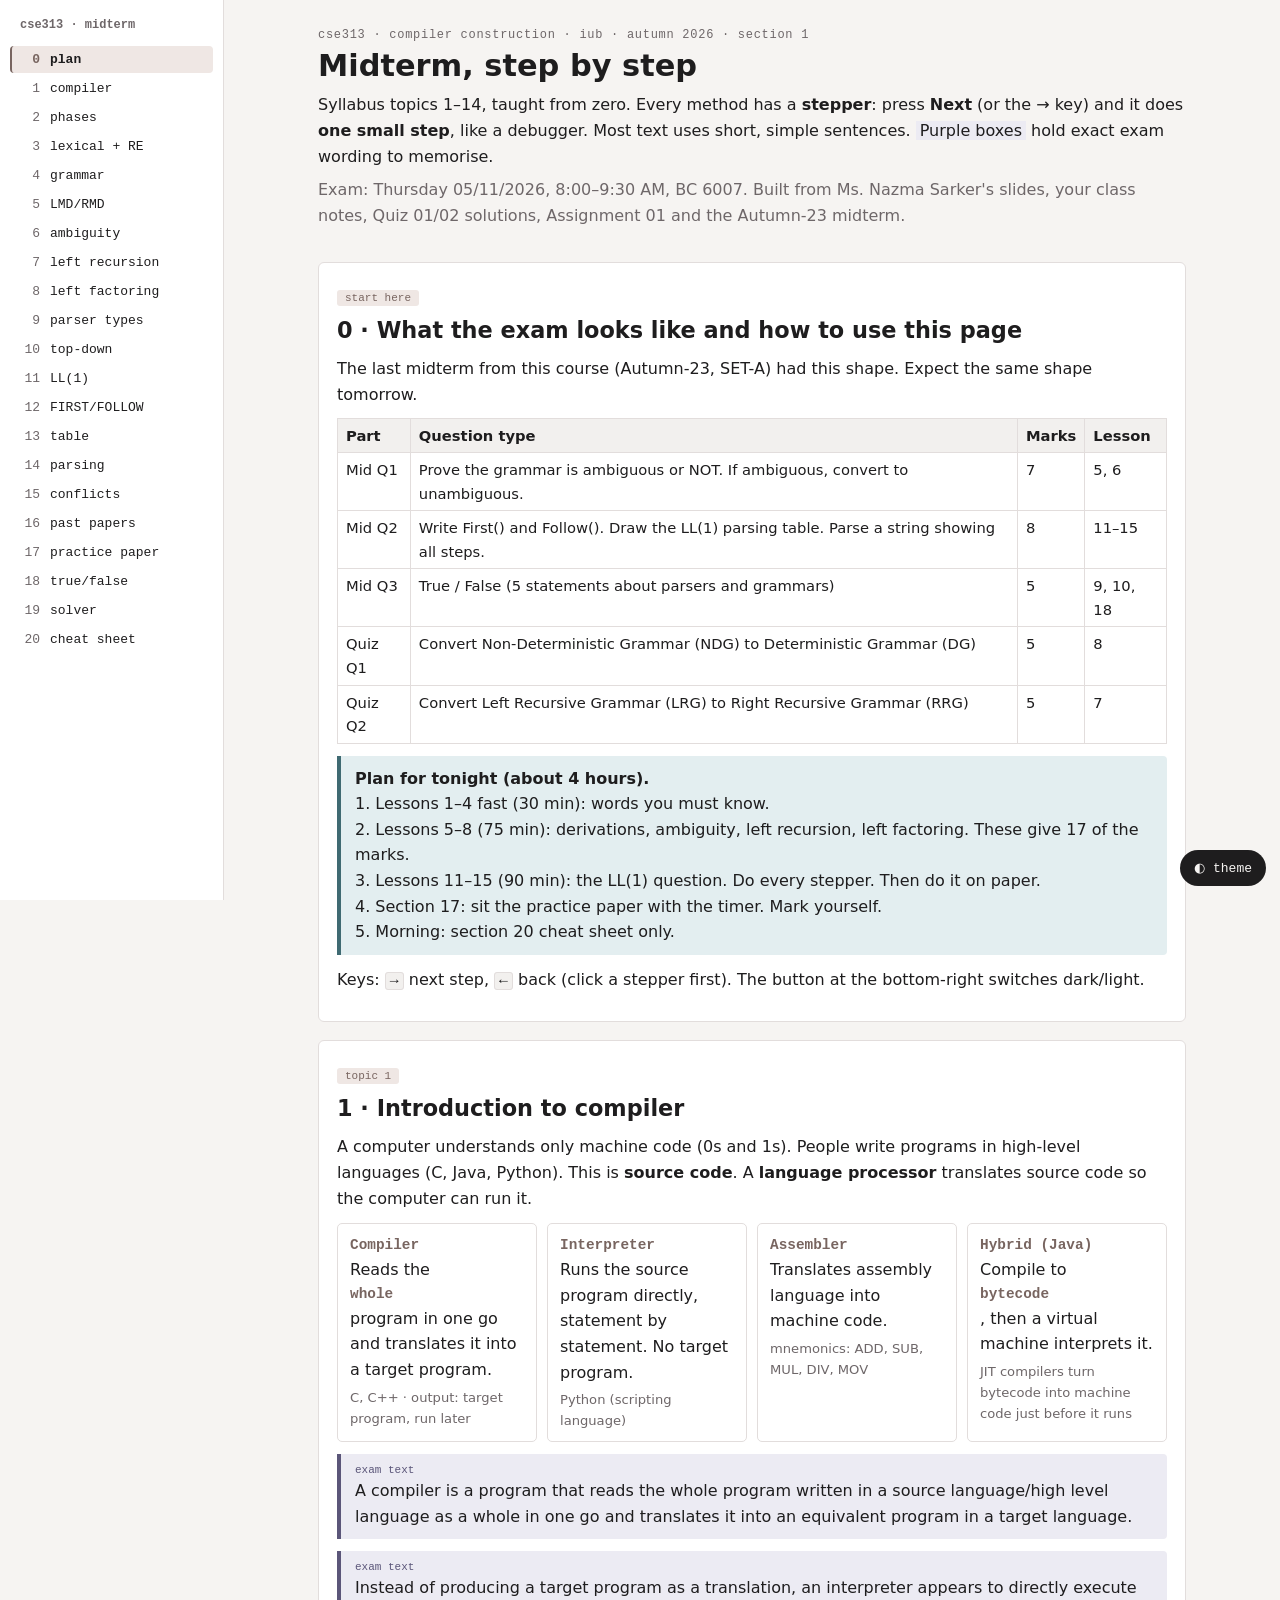
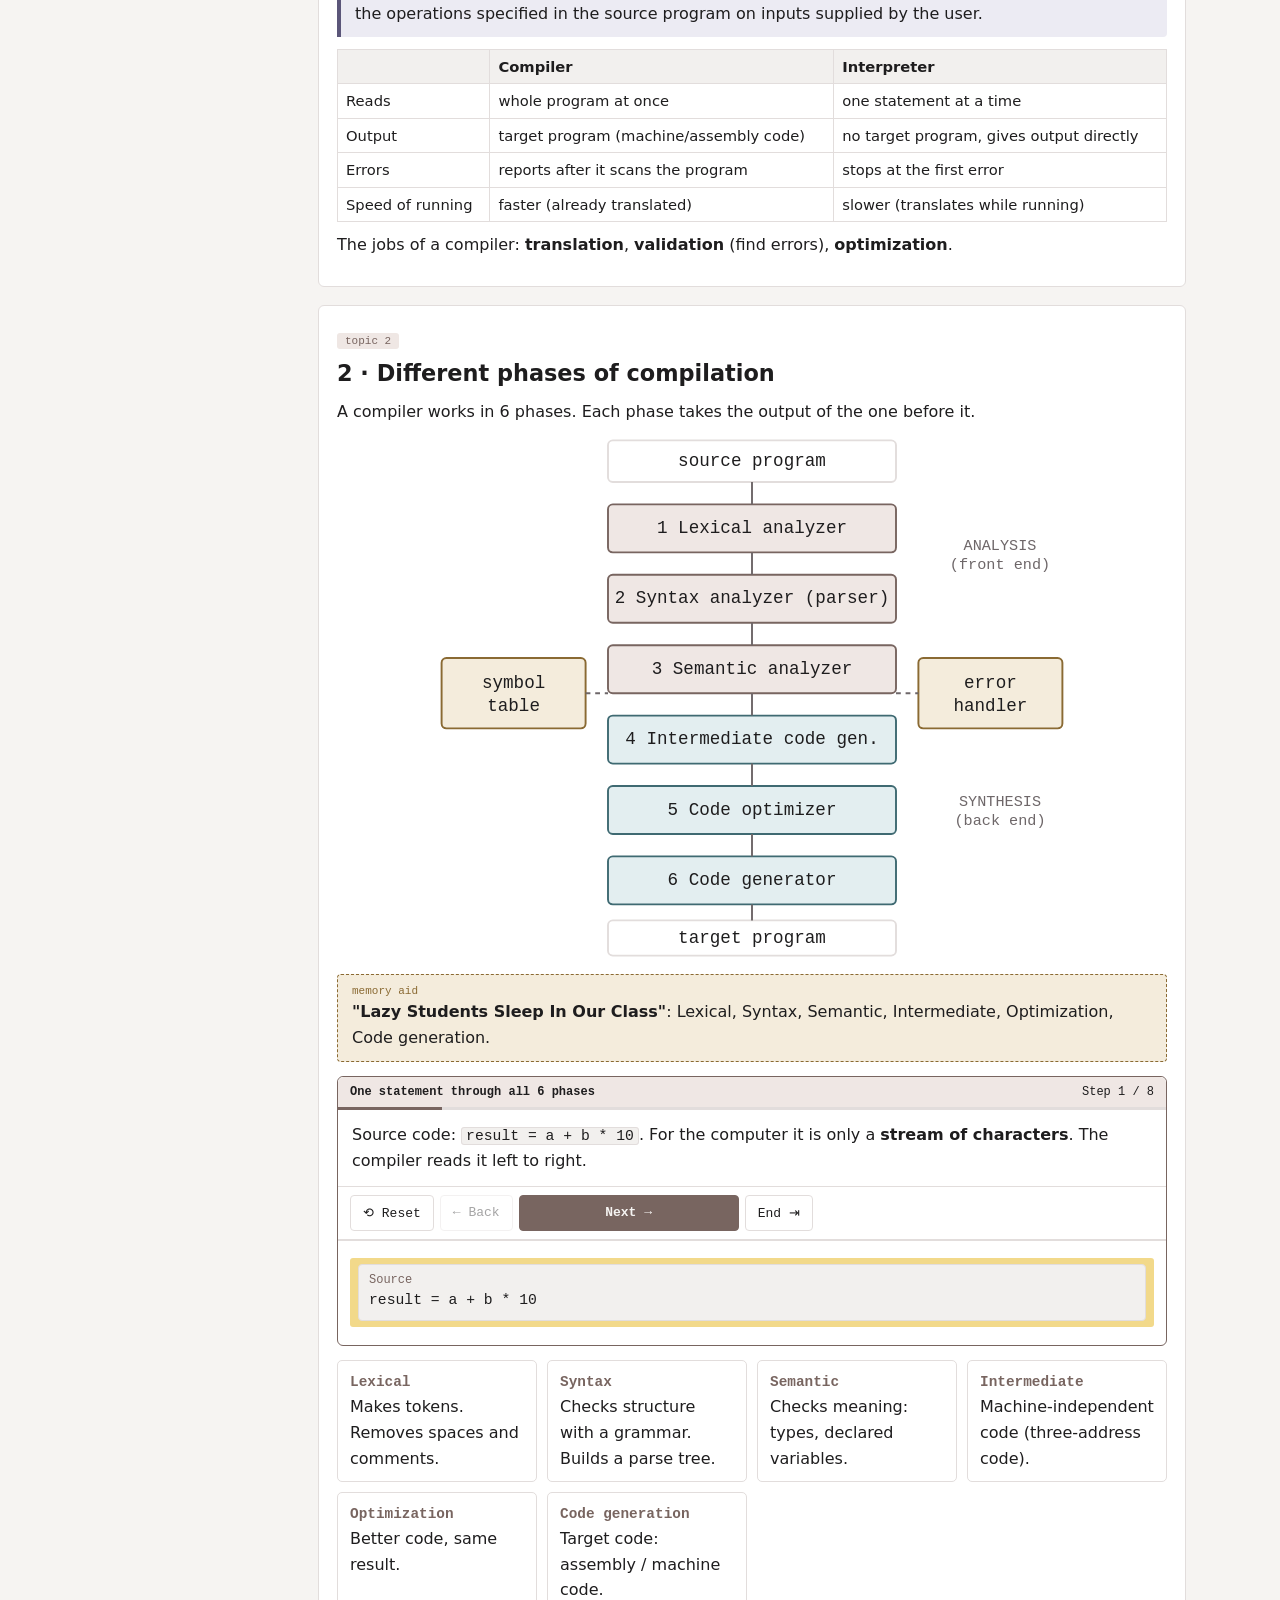
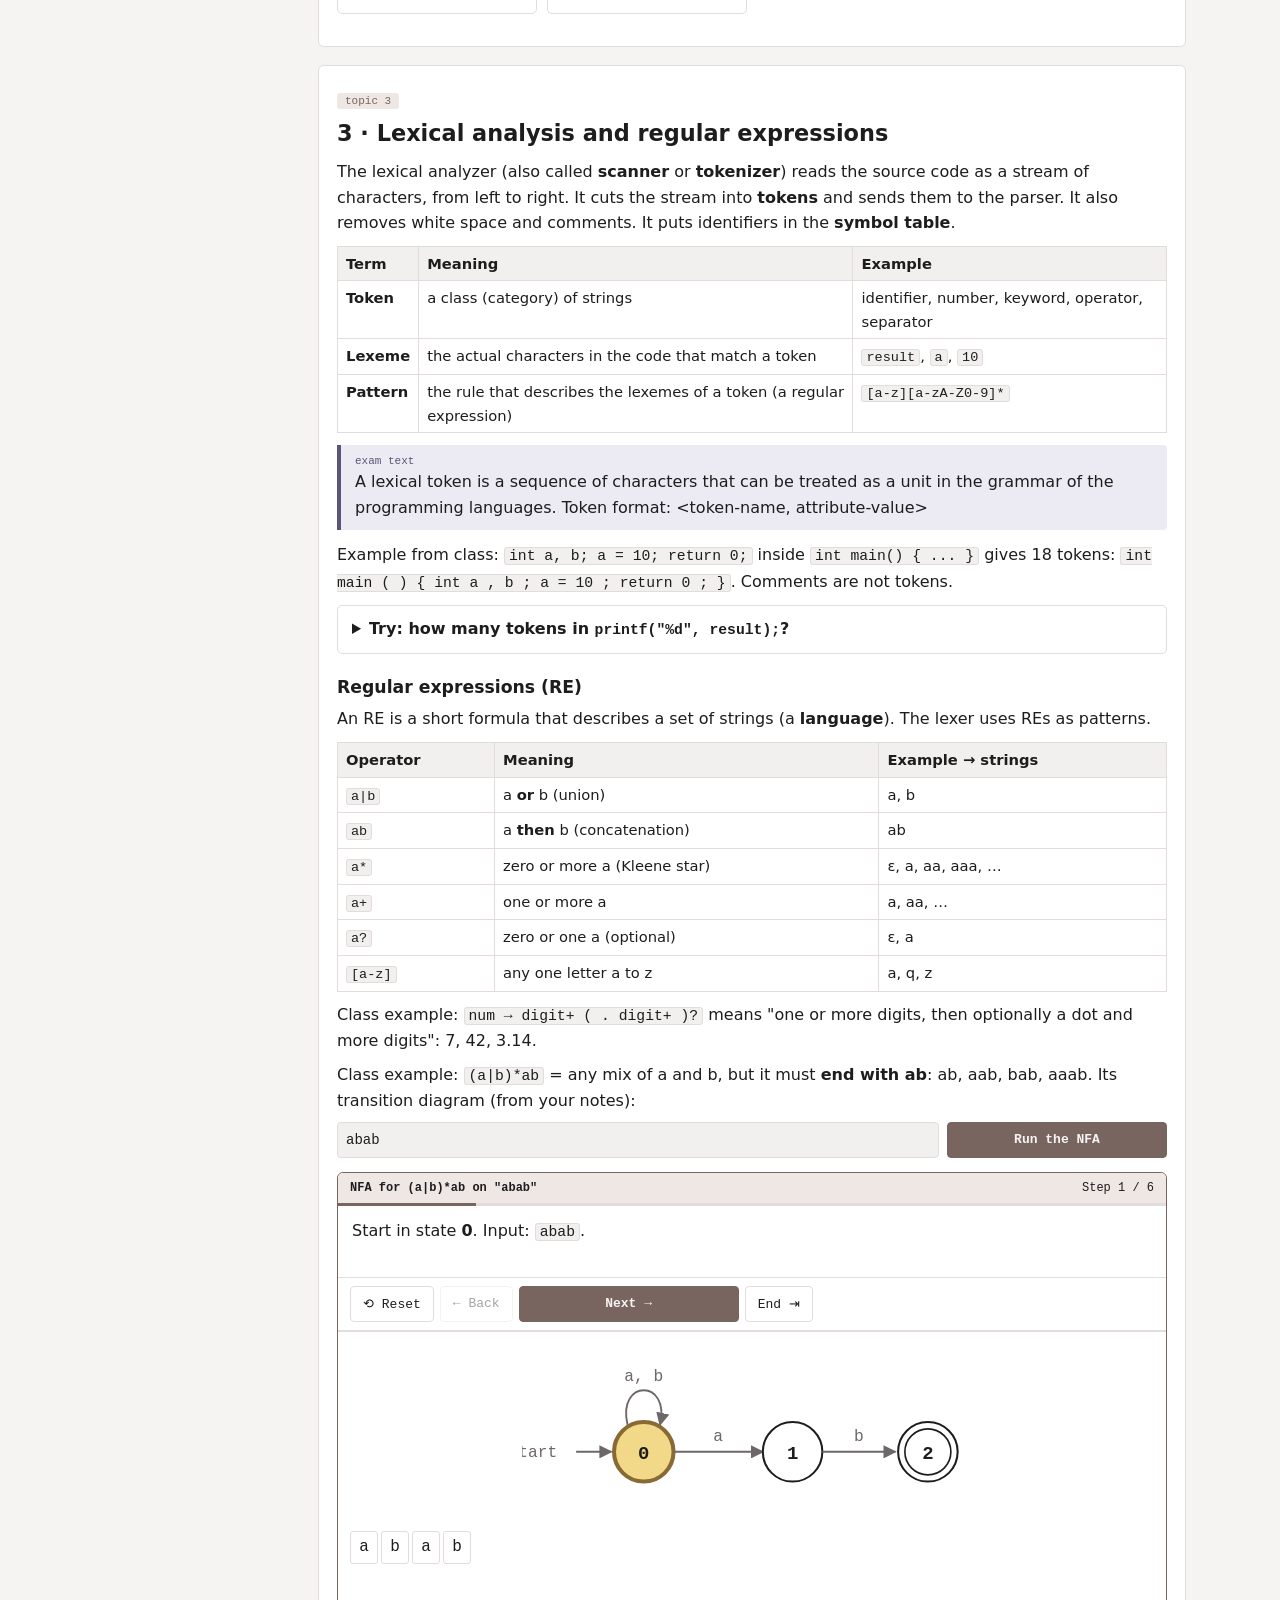
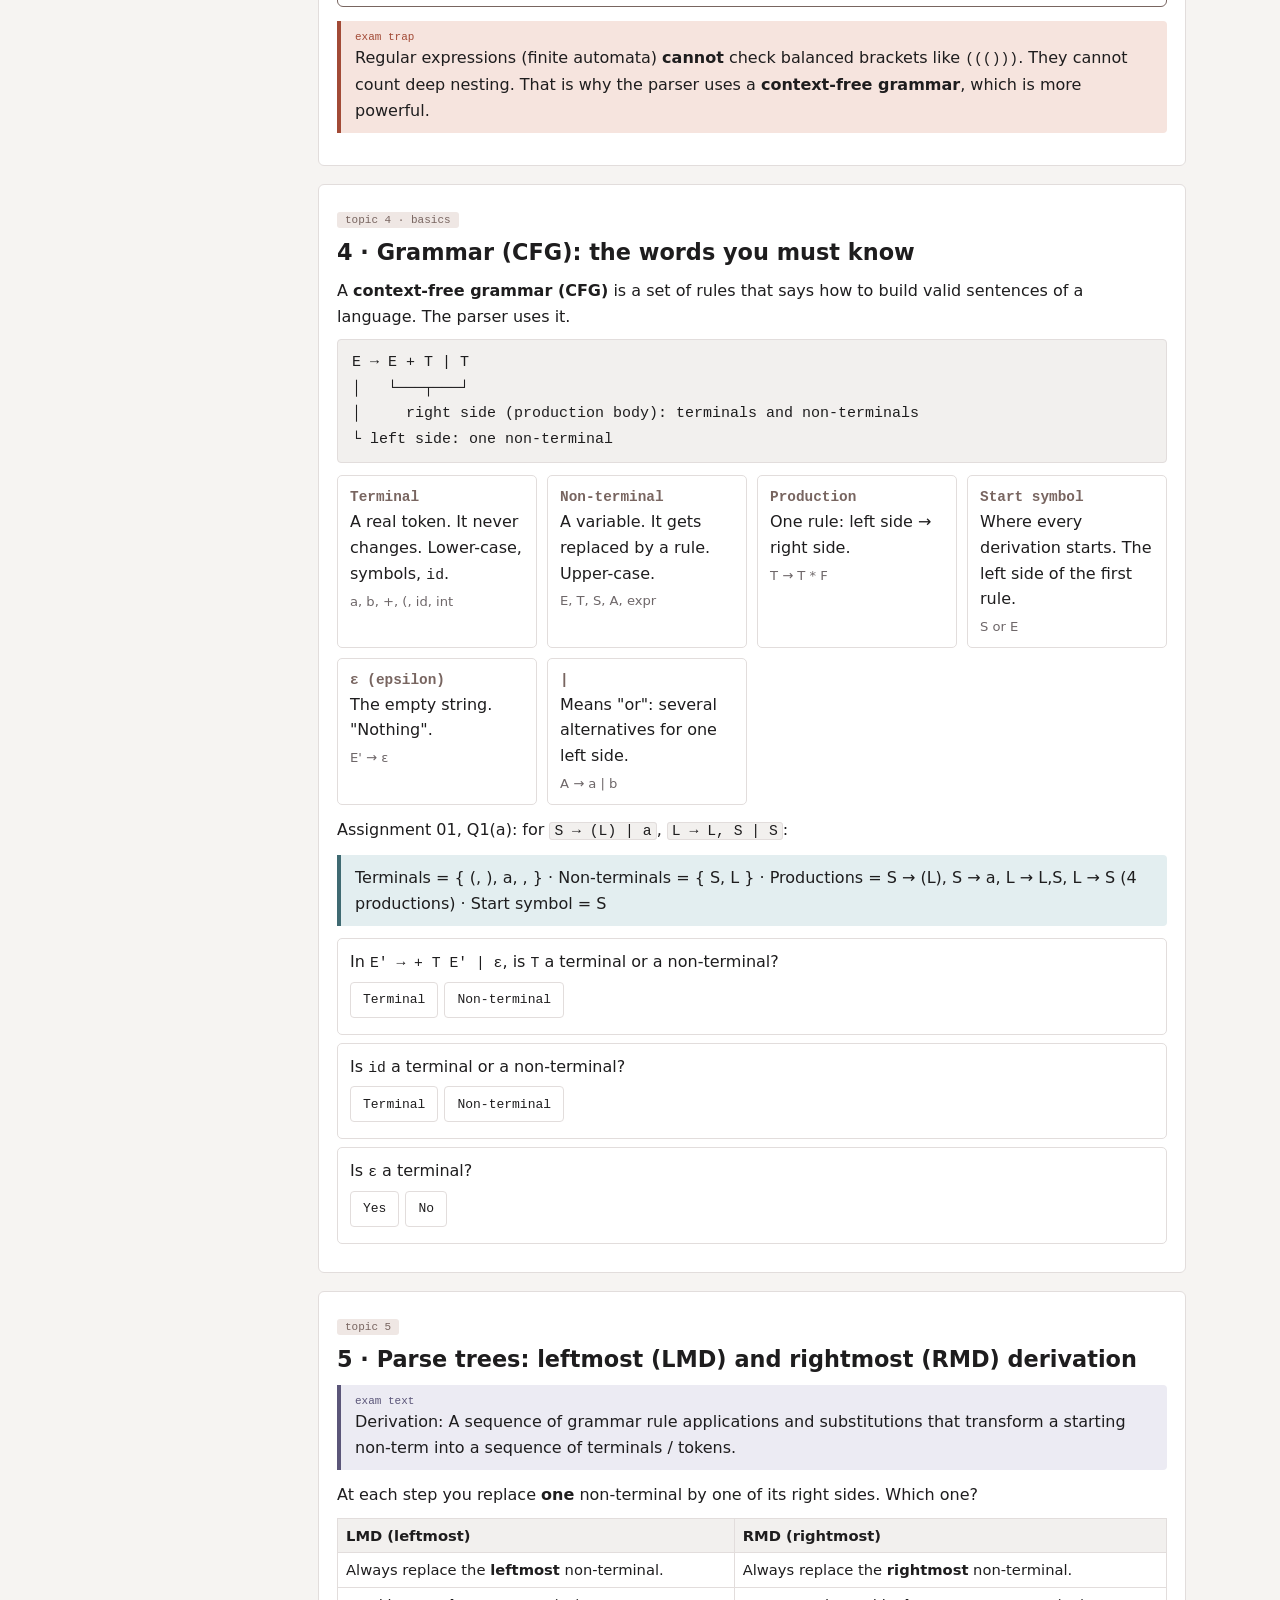
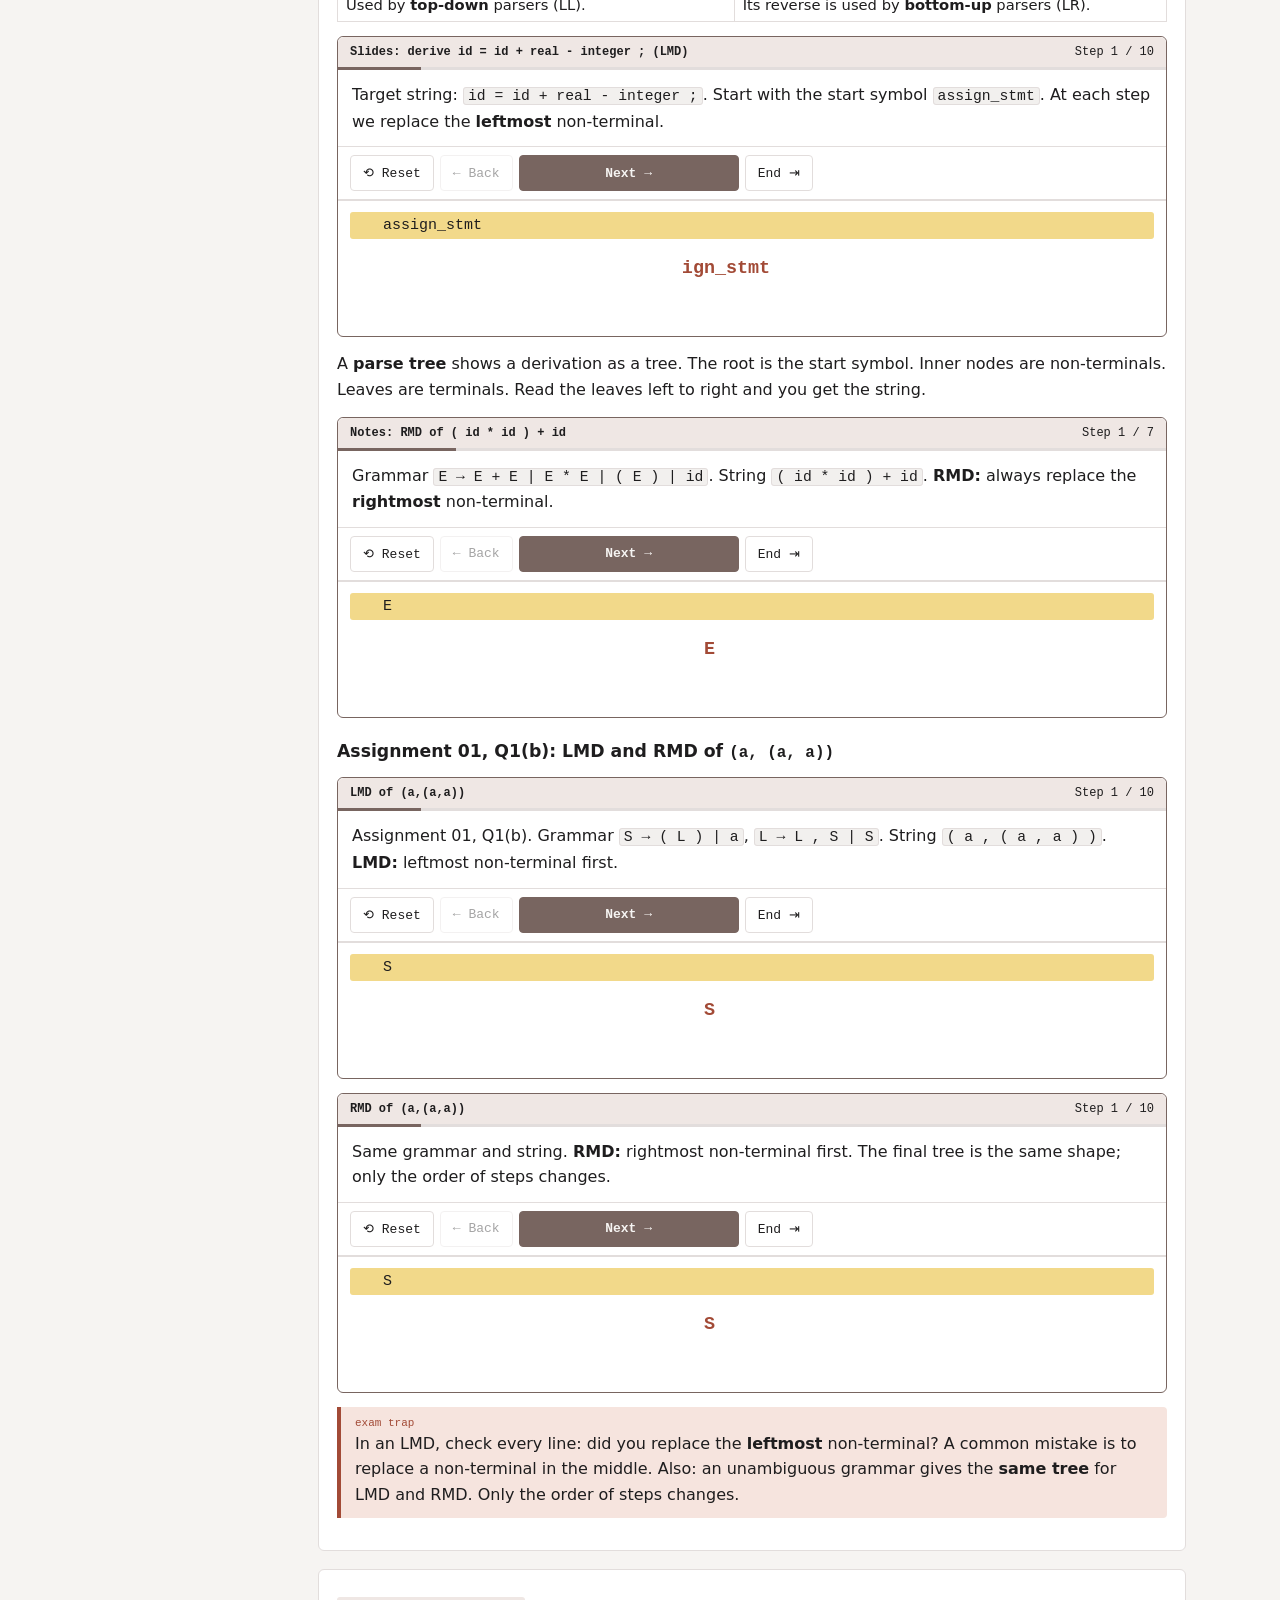
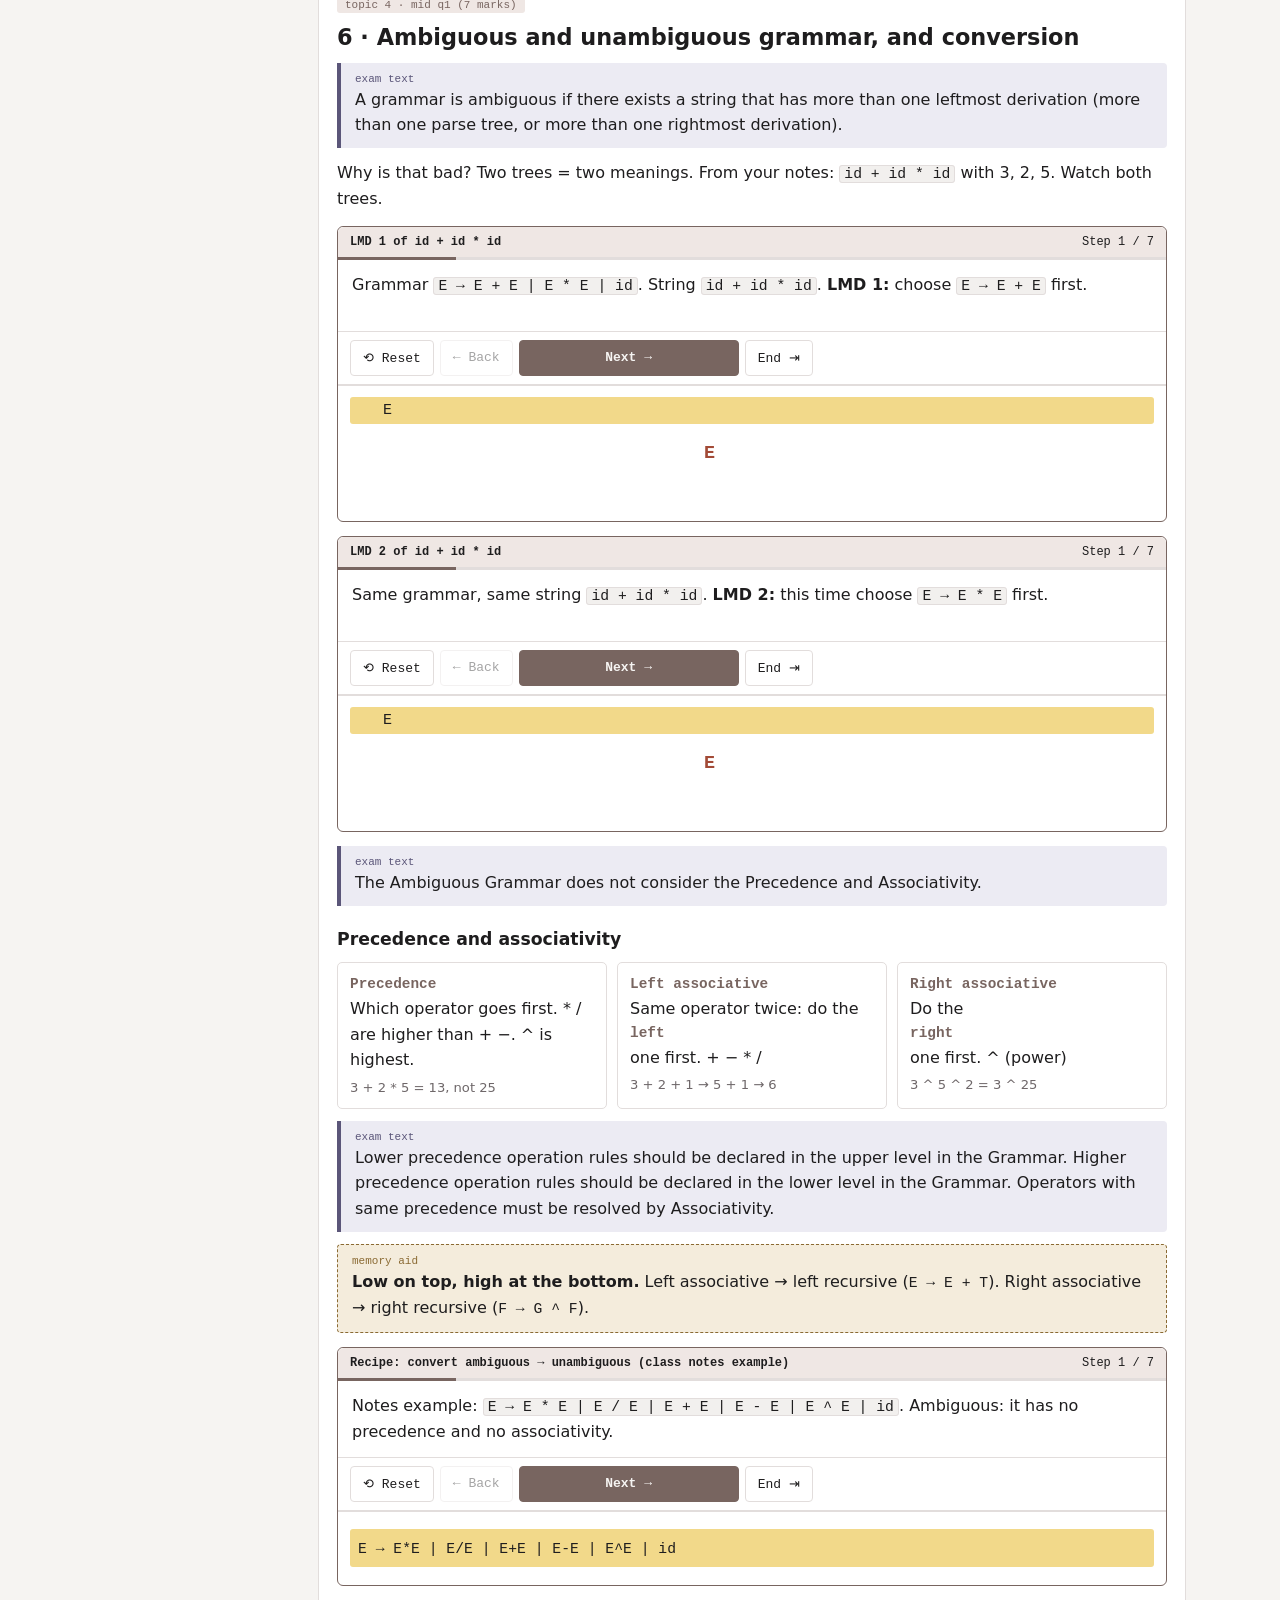
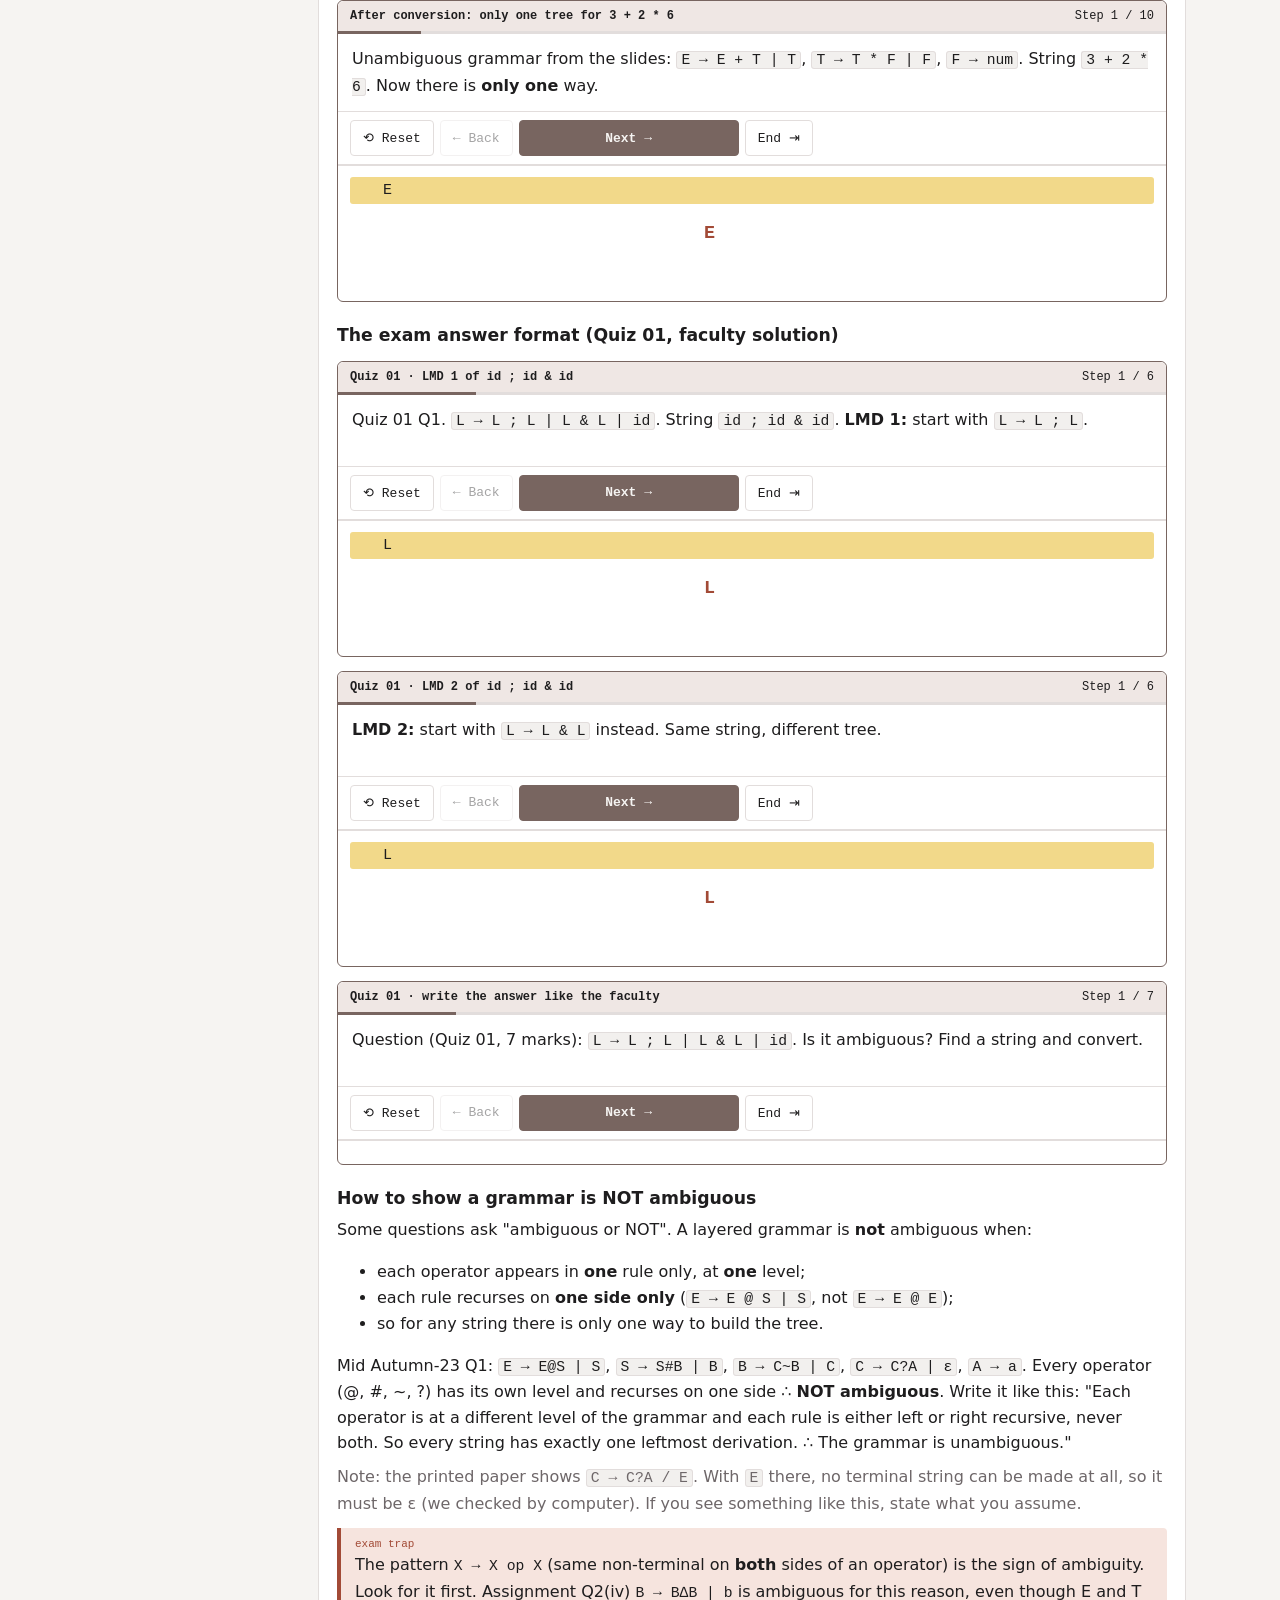
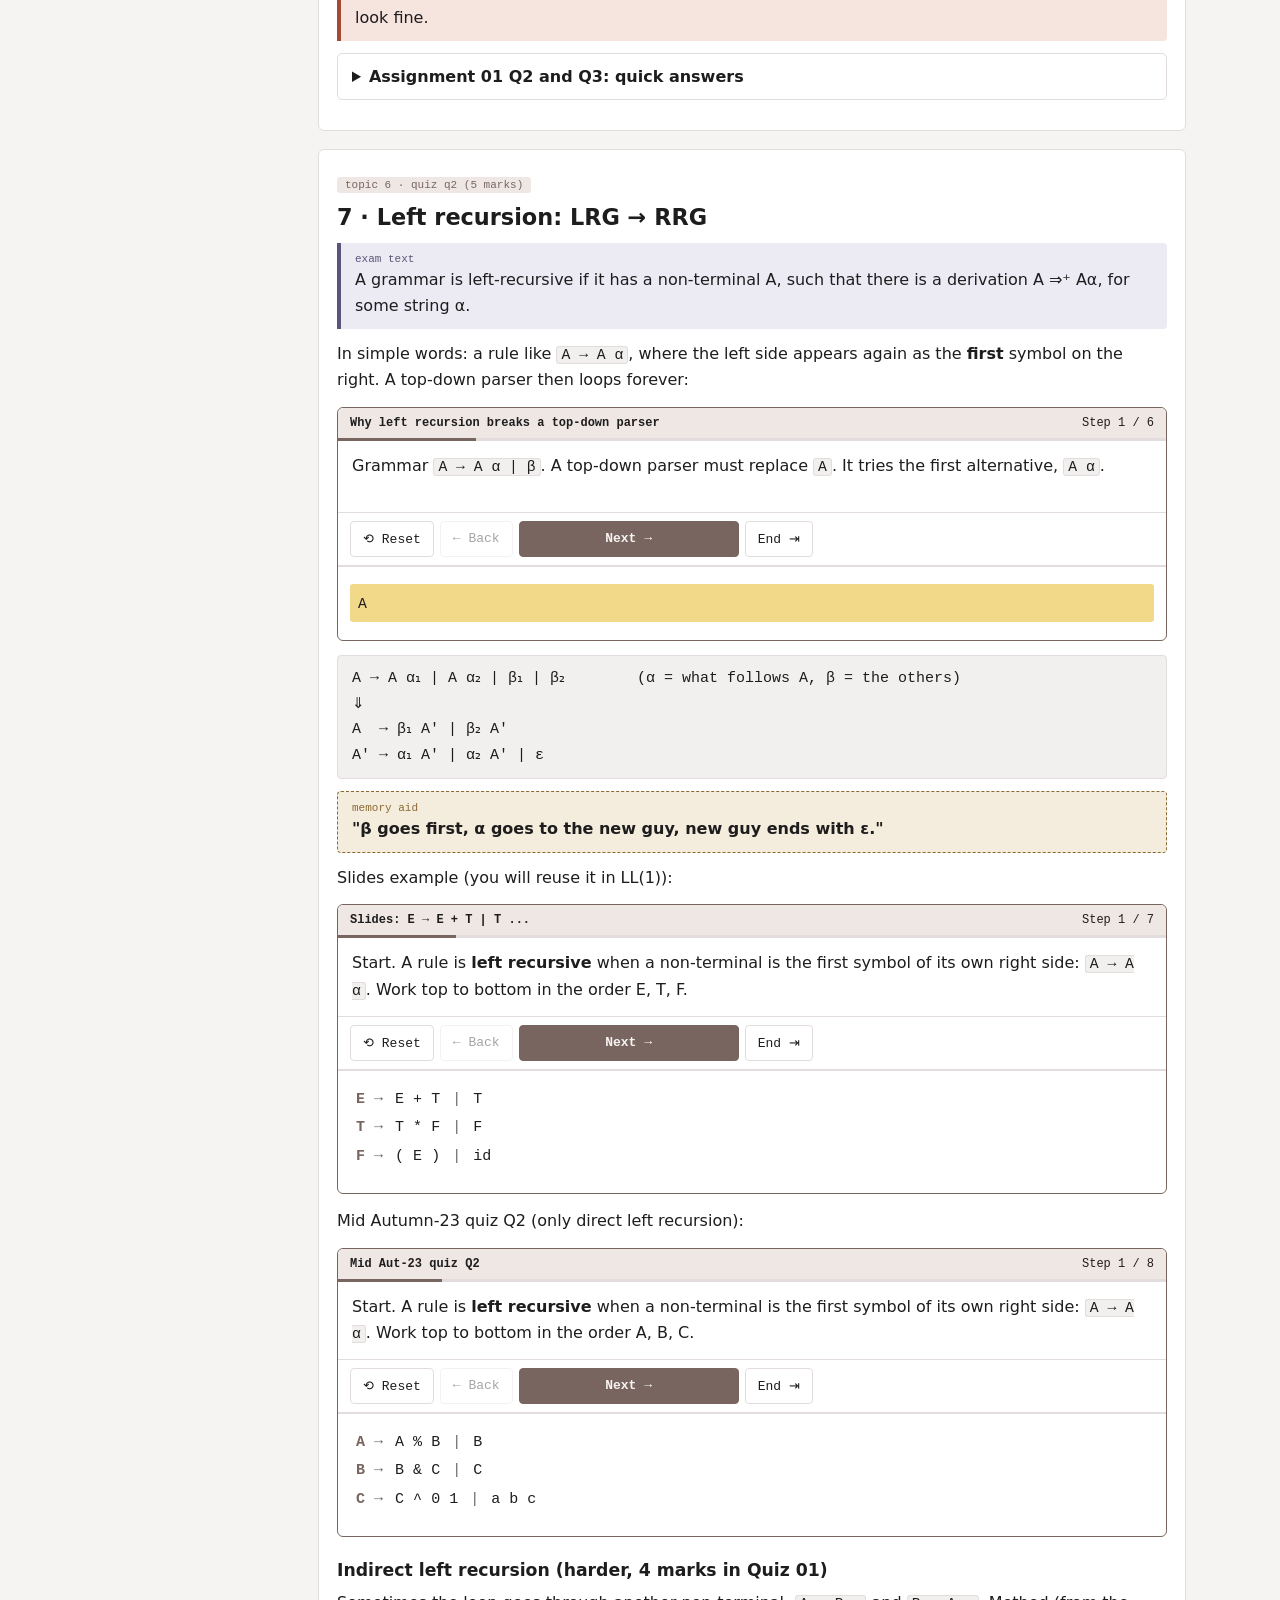
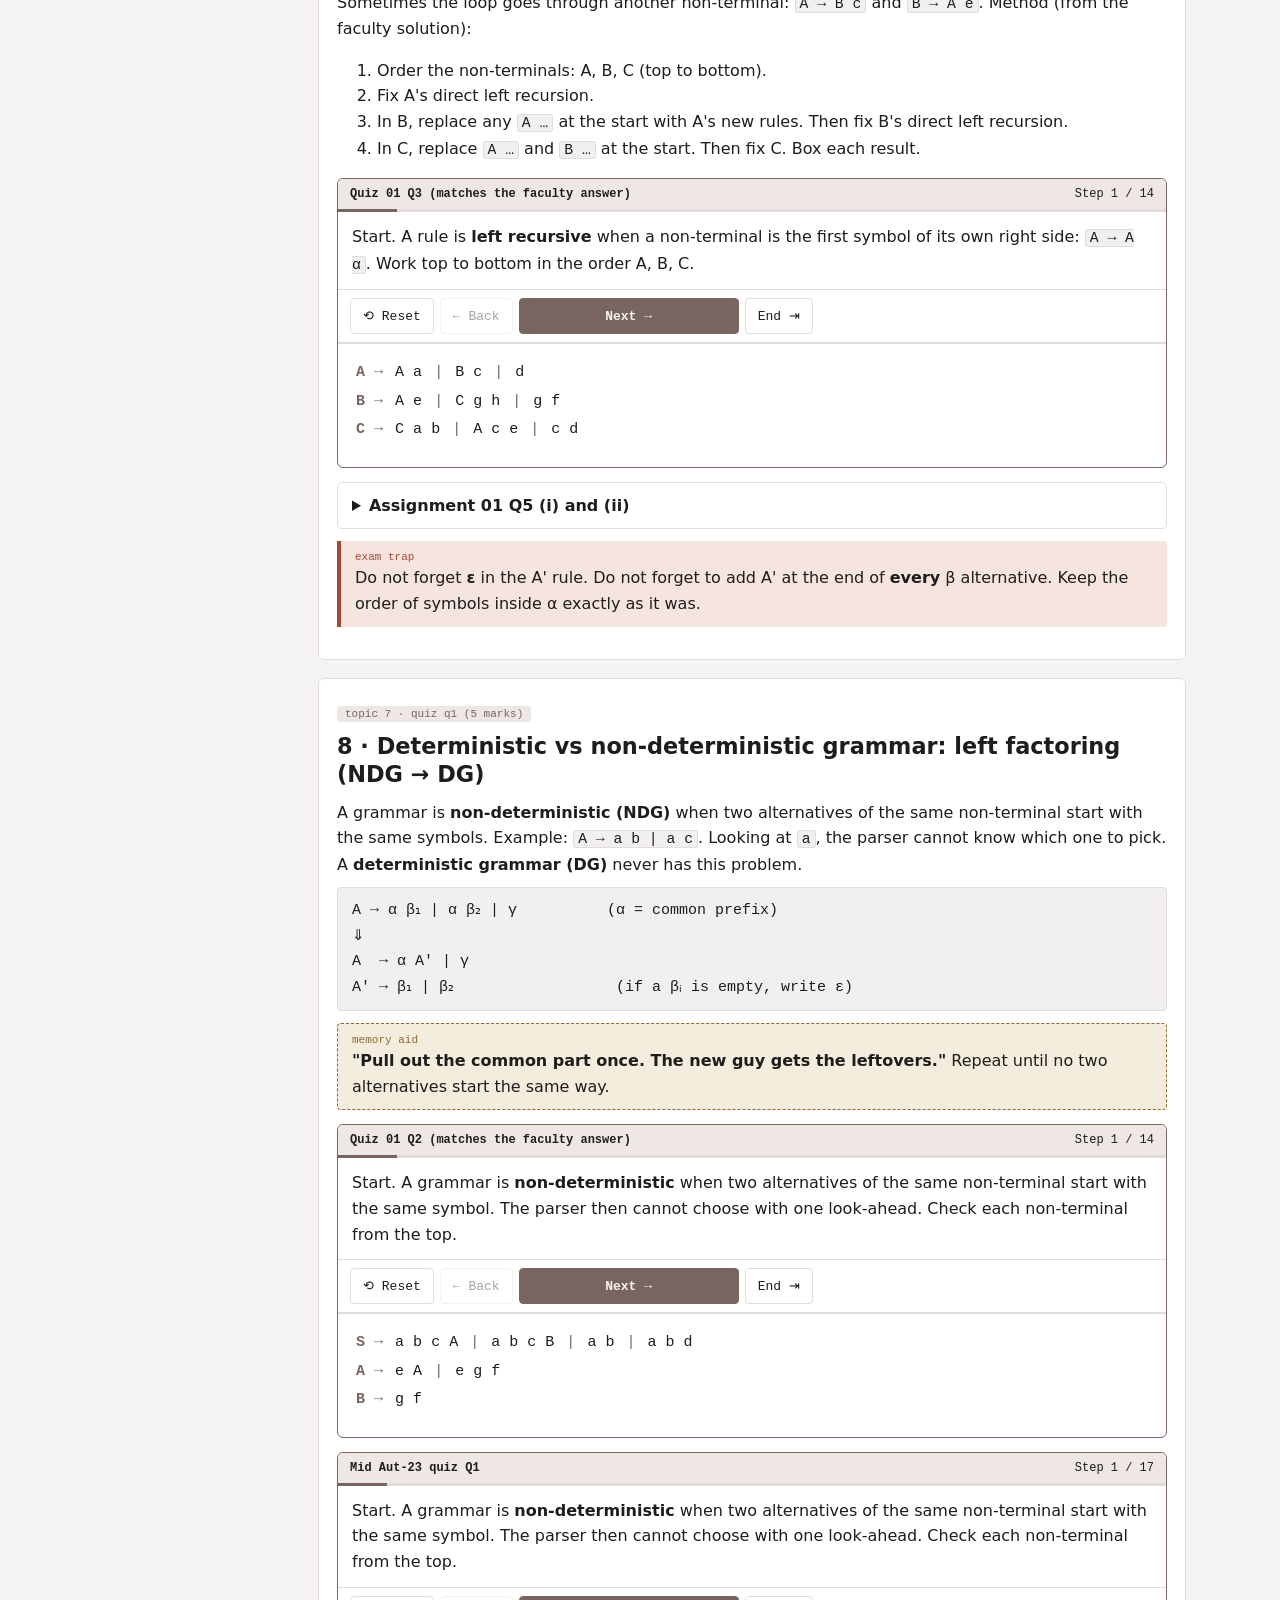
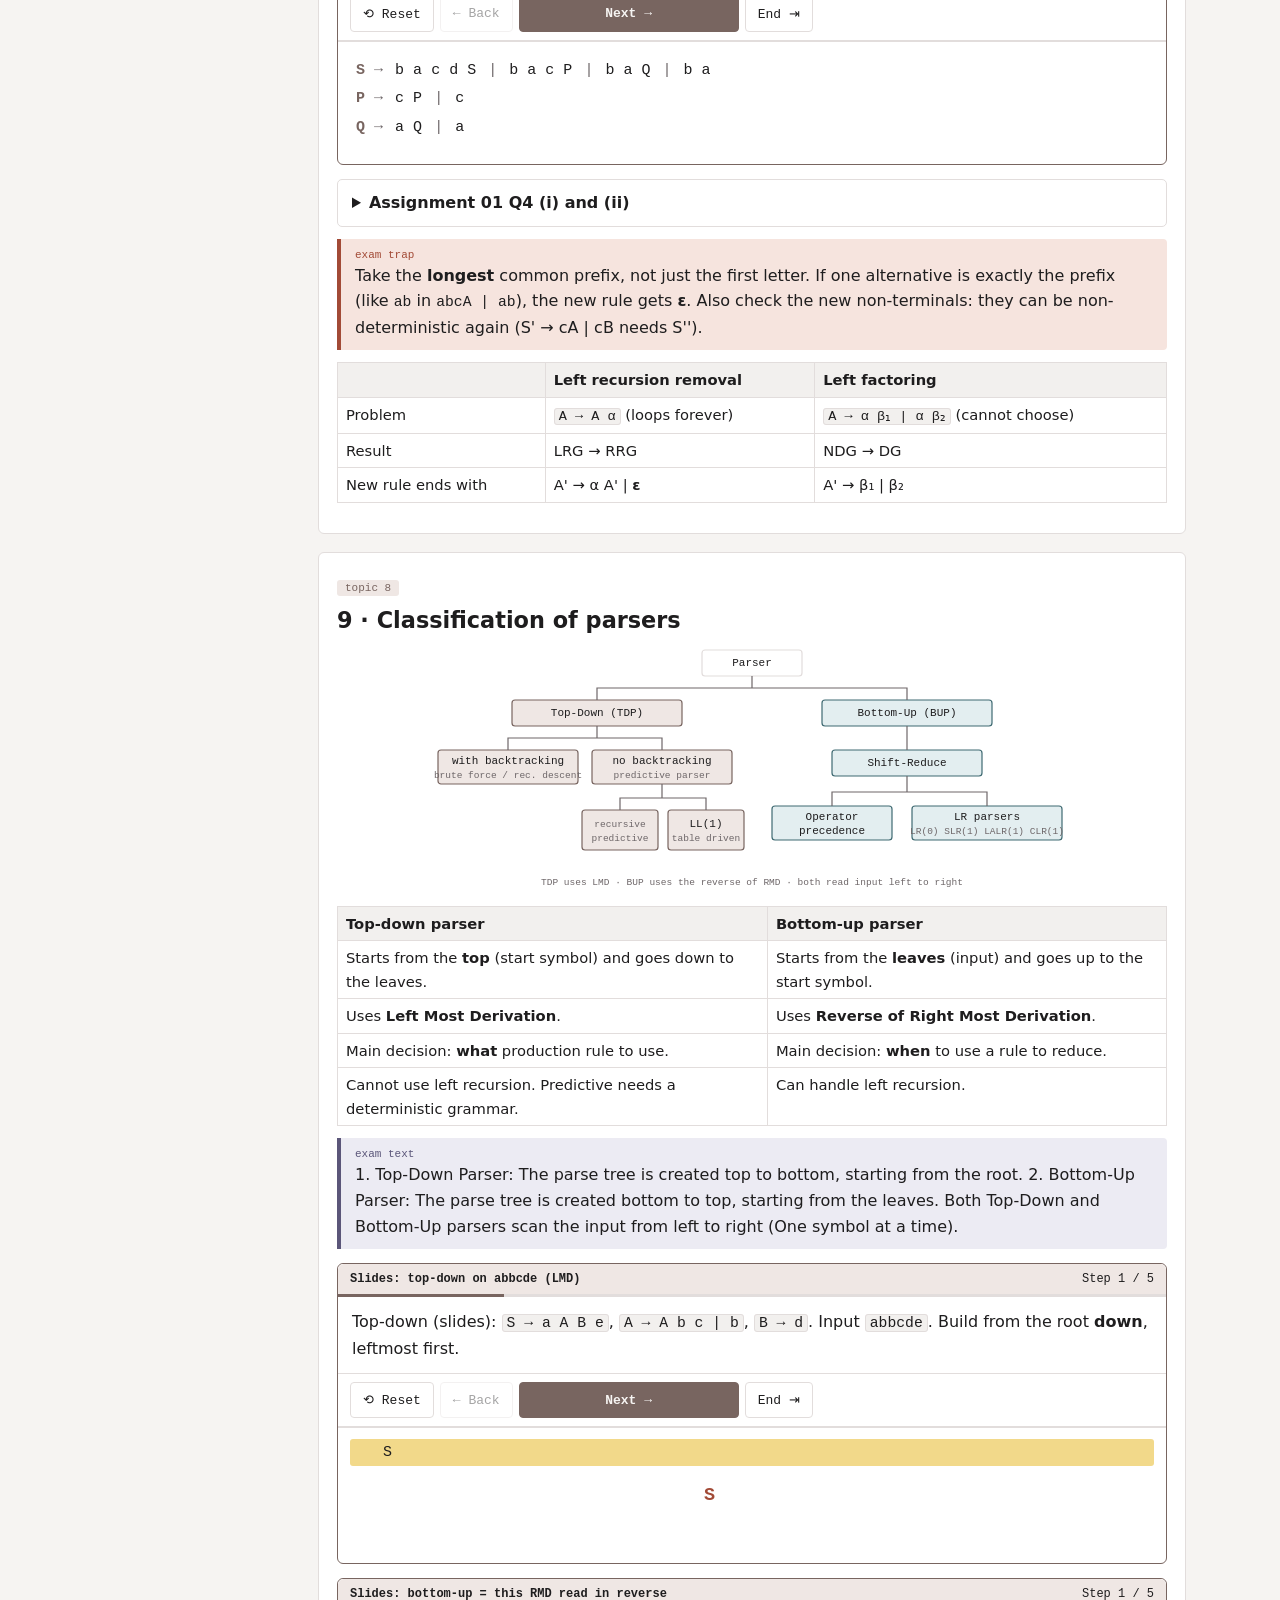
==== commit 14225b8f: "Move section nav to a left sidebar; add source, tools and README Sidebar highlights the section in v" ====
--- a/index.html
+++ b/index.html
@@ -38,10 +38,6 @@
 .muted{color:var(--muted)}
 .bad{color:var(--clay)}
 a{color:var(--teal)}
-nav.pills{position:sticky;top:0;z-index:20;background:var(--bg);border-bottom:1px solid var(--line);display:flex;gap:6px;overflow-x:auto;padding:10px 0;scrollbar-width:none;height:49px}
-nav.pills::-webkit-scrollbar{display:none}
-nav.pills a{flex:0 0 auto;font:12px var(--mono);text-decoration:none;color:var(--ink);border:1px solid var(--line);background:var(--card);padding:4px 9px;border-radius:999px;white-space:nowrap}
-nav.pills a:hover{border-color:var(--rose)}
 section.card{background:var(--card);border:1px solid var(--line);border-radius:6px;padding:20px 18px;margin:18px 0}
 .tag{display:inline-block;font:11px var(--mono);color:var(--rose);background:var(--rose-t);padding:2px 8px;border-radius:3px;margin-bottom:6px;text-transform:lowercase}
 .exact{border-left:4px solid var(--lav);background:var(--lav-t);padding:10px 14px;margin:12px 0;border-radius:0 4px 4px 0}
@@ -197,10 +193,63 @@
   .st-ctl button{padding:7px 9px}.b-end,.b-reset{flex:0 0 auto}
 }
 
-.timer.running{position:fixed;left:14px;bottom:14px;margin:0;box-shadow:0 2px 10px rgba(0,0,0,.25)}
+.timer.running{position:fixed;left:238px;bottom:14px;margin:0;box-shadow:0 2px 10px rgba(0,0,0,.25)}
+
+/* left sidebar */
+nav.side{position:fixed;left:0;top:0;bottom:0;width:224px;z-index:40;overflow-y:auto;background:var(--card);border-right:1px solid var(--line);padding:16px 10px 70px;display:flex;flex-direction:column;gap:2px;transition:transform .2s}
+.side-h{font:600 12px var(--mono);color:var(--muted);padding:2px 10px 12px;text-transform:lowercase}
+nav.side a{display:flex;gap:10px;align-items:baseline;font:13px var(--mono);color:var(--ink);text-decoration:none;padding:6px 10px;border-radius:4px;border-left:2px solid transparent}
+nav.side a .n{color:var(--muted);min-width:18px;text-align:right}
+nav.side a:hover{background:var(--soft)}
+nav.side a.on{background:var(--rose-t);border-left-color:var(--rose);font-weight:600}
+nav.side a.on .n{color:var(--rose)}
+.mbar{display:none}
+.scrim{display:none}
+body{padding-left:224px}
+html{scroll-padding-top:16px}
+.st-sticky{top:0}
+@media (max-width:999px){
+  body{padding-left:0}
+  html{scroll-padding-top:60px}
+  nav.side{transform:translateX(-100%);box-shadow:none}
+  nav.side.open{transform:none;box-shadow:4px 0 20px rgba(0,0,0,.35)}
+  .mbar{display:flex;position:sticky;top:0;z-index:30;height:49px;align-items:center;gap:10px;background:var(--bg);border-bottom:1px solid var(--line);padding:0 16px}
+  .mbar #cur{font:12px var(--mono);color:var(--muted);white-space:nowrap;overflow:hidden;text-overflow:ellipsis}
+  .scrim.open{display:block;position:fixed;inset:0;z-index:35;background:rgba(0,0,0,.35)}
+  .st-sticky{top:49px}
+  .timer.running{left:14px}
+}
+nav.side{scrollbar-width:thin;scrollbar-color:var(--line) transparent}
+nav.side::-webkit-scrollbar{width:6px}nav.side::-webkit-scrollbar-thumb{background:var(--line);border-radius:3px}nav.side::-webkit-scrollbar-track{background:transparent}
 </style>
 </head>
 <body>
+<nav class="side" id="side" aria-label="Sections">
+  <div class="side-h">cse313 · midterm</div>
+  <a href="#s0"><span class="n">0</span>plan</a>
+  <a href="#s1"><span class="n">1</span>compiler</a>
+  <a href="#s2"><span class="n">2</span>phases</a>
+  <a href="#s3"><span class="n">3</span>lexical + RE</a>
+  <a href="#s4"><span class="n">4</span>grammar</a>
+  <a href="#s5"><span class="n">5</span>LMD/RMD</a>
+  <a href="#s6"><span class="n">6</span>ambiguity</a>
+  <a href="#s7"><span class="n">7</span>left recursion</a>
+  <a href="#s8"><span class="n">8</span>left factoring</a>
+  <a href="#s9"><span class="n">9</span>parser types</a>
+  <a href="#s10"><span class="n">10</span>top-down</a>
+  <a href="#s11"><span class="n">11</span>LL(1)</a>
+  <a href="#s12"><span class="n">12</span>FIRST/FOLLOW</a>
+  <a href="#s13"><span class="n">13</span>table</a>
+  <a href="#s14"><span class="n">14</span>parsing</a>
+  <a href="#s15"><span class="n">15</span>conflicts</a>
+  <a href="#s16"><span class="n">16</span>past papers</a>
+  <a href="#s17"><span class="n">17</span>practice paper</a>
+  <a href="#s18"><span class="n">18</span>true/false</a>
+  <a href="#s19"><span class="n">19</span>solver</a>
+  <a href="#s20"><span class="n">20</span>cheat sheet</a>
+</nav>
+<div class="mbar"><button id="menu" aria-controls="side" aria-expanded="false">☰ sections</button><span id="cur">0 plan</span></div>
+<div class="scrim" id="scrim"></div>
 <div class="wrap">
 <header class="top">
   <div class="kicker">cse313 · compiler construction · iub · autumn 2026 · section 1</div>
@@ -209,9 +258,6 @@
   <p class="muted">Exam: Thursday 05/11/2026, 8:00–9:30 AM, BC 6007. Built from Ms. Nazma Sarker's slides, your class notes, Quiz 01/02 solutions, Assignment 01 and the Autumn-23 midterm.</p>
 </header>
 
-<nav class="pills" aria-label="Sections">
-  <a href="#s0">0 plan</a><a href="#s1">1 compiler</a><a href="#s2">2 phases</a><a href="#s3">3 lexical + RE</a><a href="#s4">4 grammar</a><a href="#s5">5 LMD/RMD</a><a href="#s6">6 ambiguity</a><a href="#s7">7 left recursion</a><a href="#s8">8 left factoring</a><a href="#s9">9 parser types</a><a href="#s10">10 top-down</a><a href="#s11">11 LL(1)</a><a href="#s12">12 FIRST/FOLLOW</a><a href="#s13">13 table</a><a href="#s14">14 parsing</a><a href="#s15">15 conflicts</a><a href="#s16">16 past papers</a><a href="#s17">17 practice paper</a><a href="#s18">18 true/false</a><a href="#s19">19 solver</a><a href="#s20">20 cheat sheet</a>
-</nav>
 
 <!-- 0 -->
 <section class="card" id="s0"><span class="tag">start here</span><h2>0 · What the exam looks like and how to use this page</h2>
@@ -1537,8 +1583,16 @@
 }
 document.addEventListener('DOMContentLoaded', () => {
   mountAll();
-  const nav = $('nav.pills');
-  nav.addEventListener('wheel', e => { if (Math.abs(e.deltaY) > Math.abs(e.deltaX)) { nav.scrollLeft += e.deltaY; e.preventDefault(); } }, { passive: false });
+  const side = $('#side'), scrim = $('#scrim'), menu = $('#menu');
+  const setOpen = o => { side.classList.toggle('open', o); scrim.classList.toggle('open', o); menu.setAttribute('aria-expanded', o); };
+  menu.onclick = () => setOpen(!side.classList.contains('open'));
+  scrim.onclick = () => setOpen(false);
+  $$('a', side).forEach(a => a.addEventListener('click', () => setOpen(false)));
+  const links = new Map($$('a', side).map(a => [a.getAttribute('href').slice(1), a]));
+  const mark = id => { links.forEach((a, k) => a.classList.toggle('on', k === id)); const a = links.get(id); if (a) { $('#cur').textContent = a.textContent.replace(/^(\d+)/, '$1 '); a.scrollIntoView({ block: 'nearest' }); } };
+  const io = new IntersectionObserver(es => { const v = es.filter(e => e.isIntersecting).sort((x, y) => x.boundingClientRect.top - y.boundingClientRect.top)[0]; if (v) mark(v.target.id); }, { rootMargin: '-20% 0px -70% 0px' });
+  $$('section.card').forEach(sec => io.observe(sec));
+  mark('s0');
 });
 </script>
 </body>
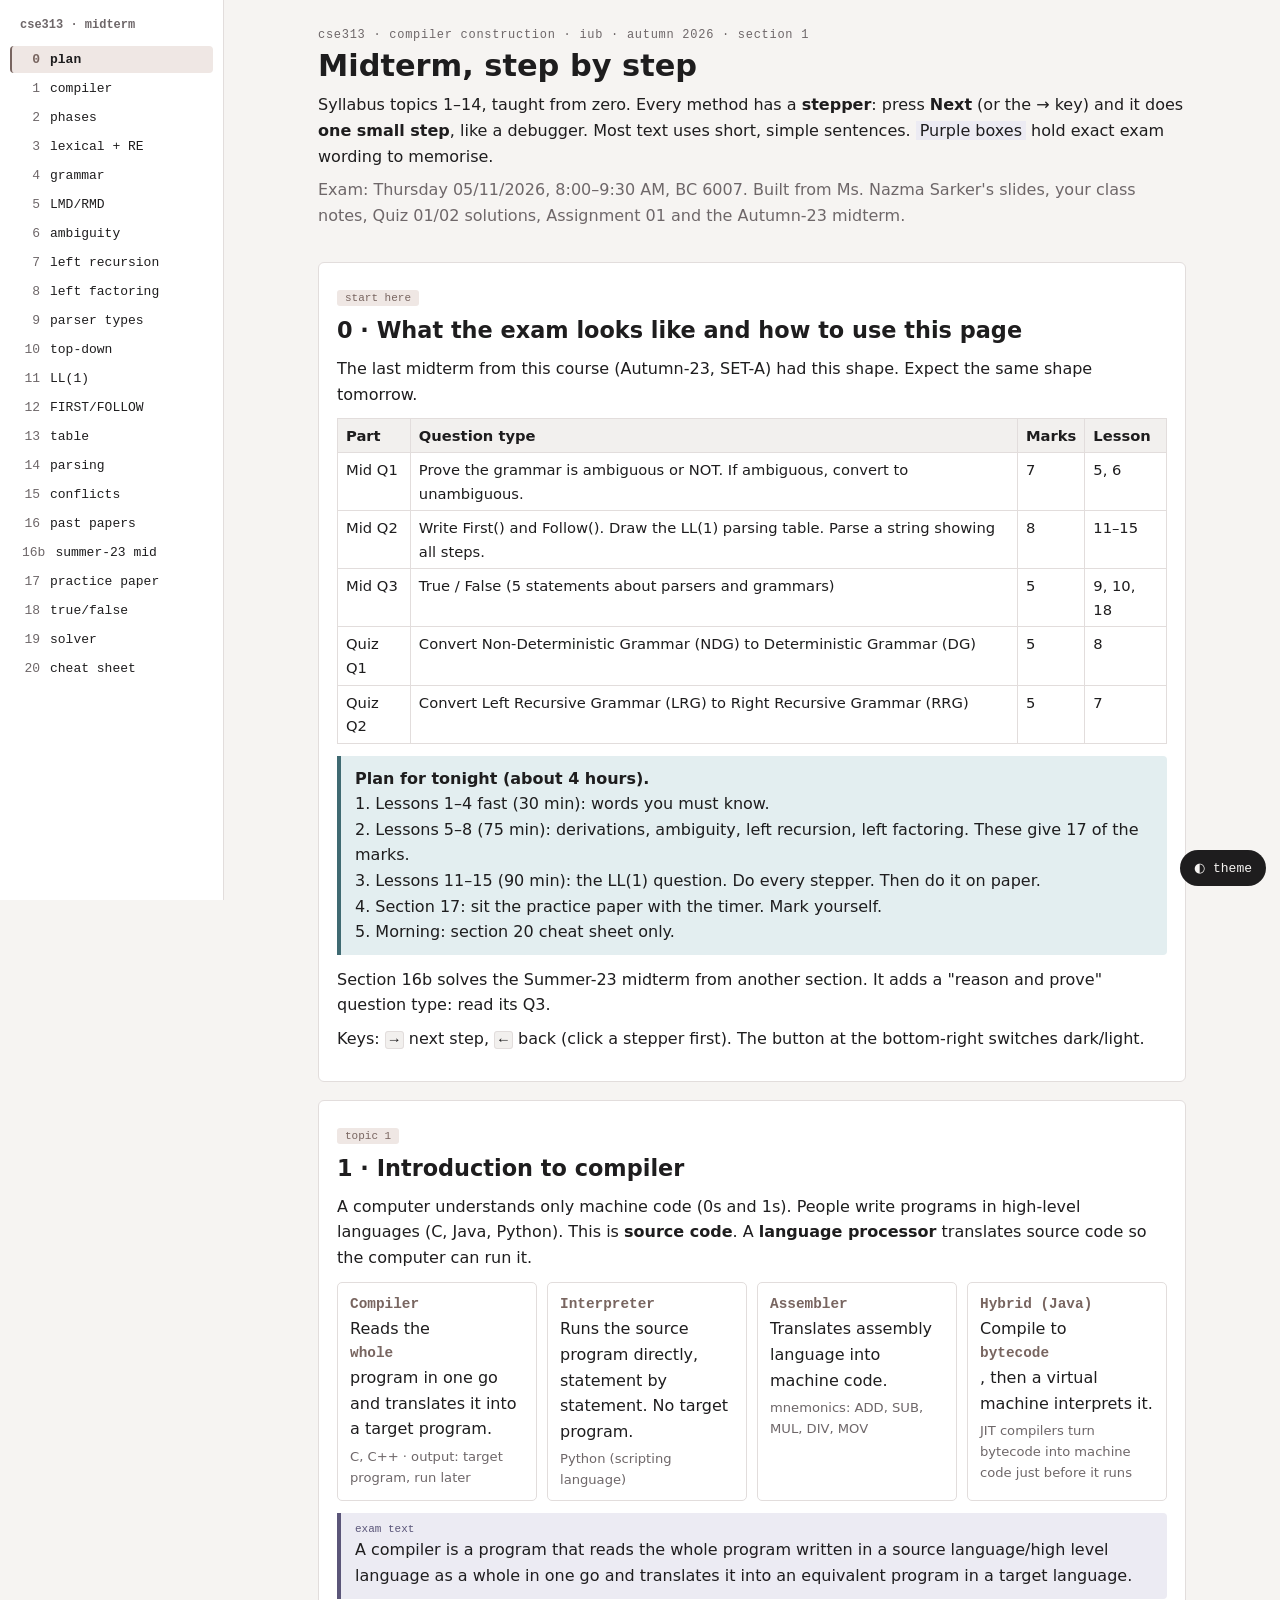
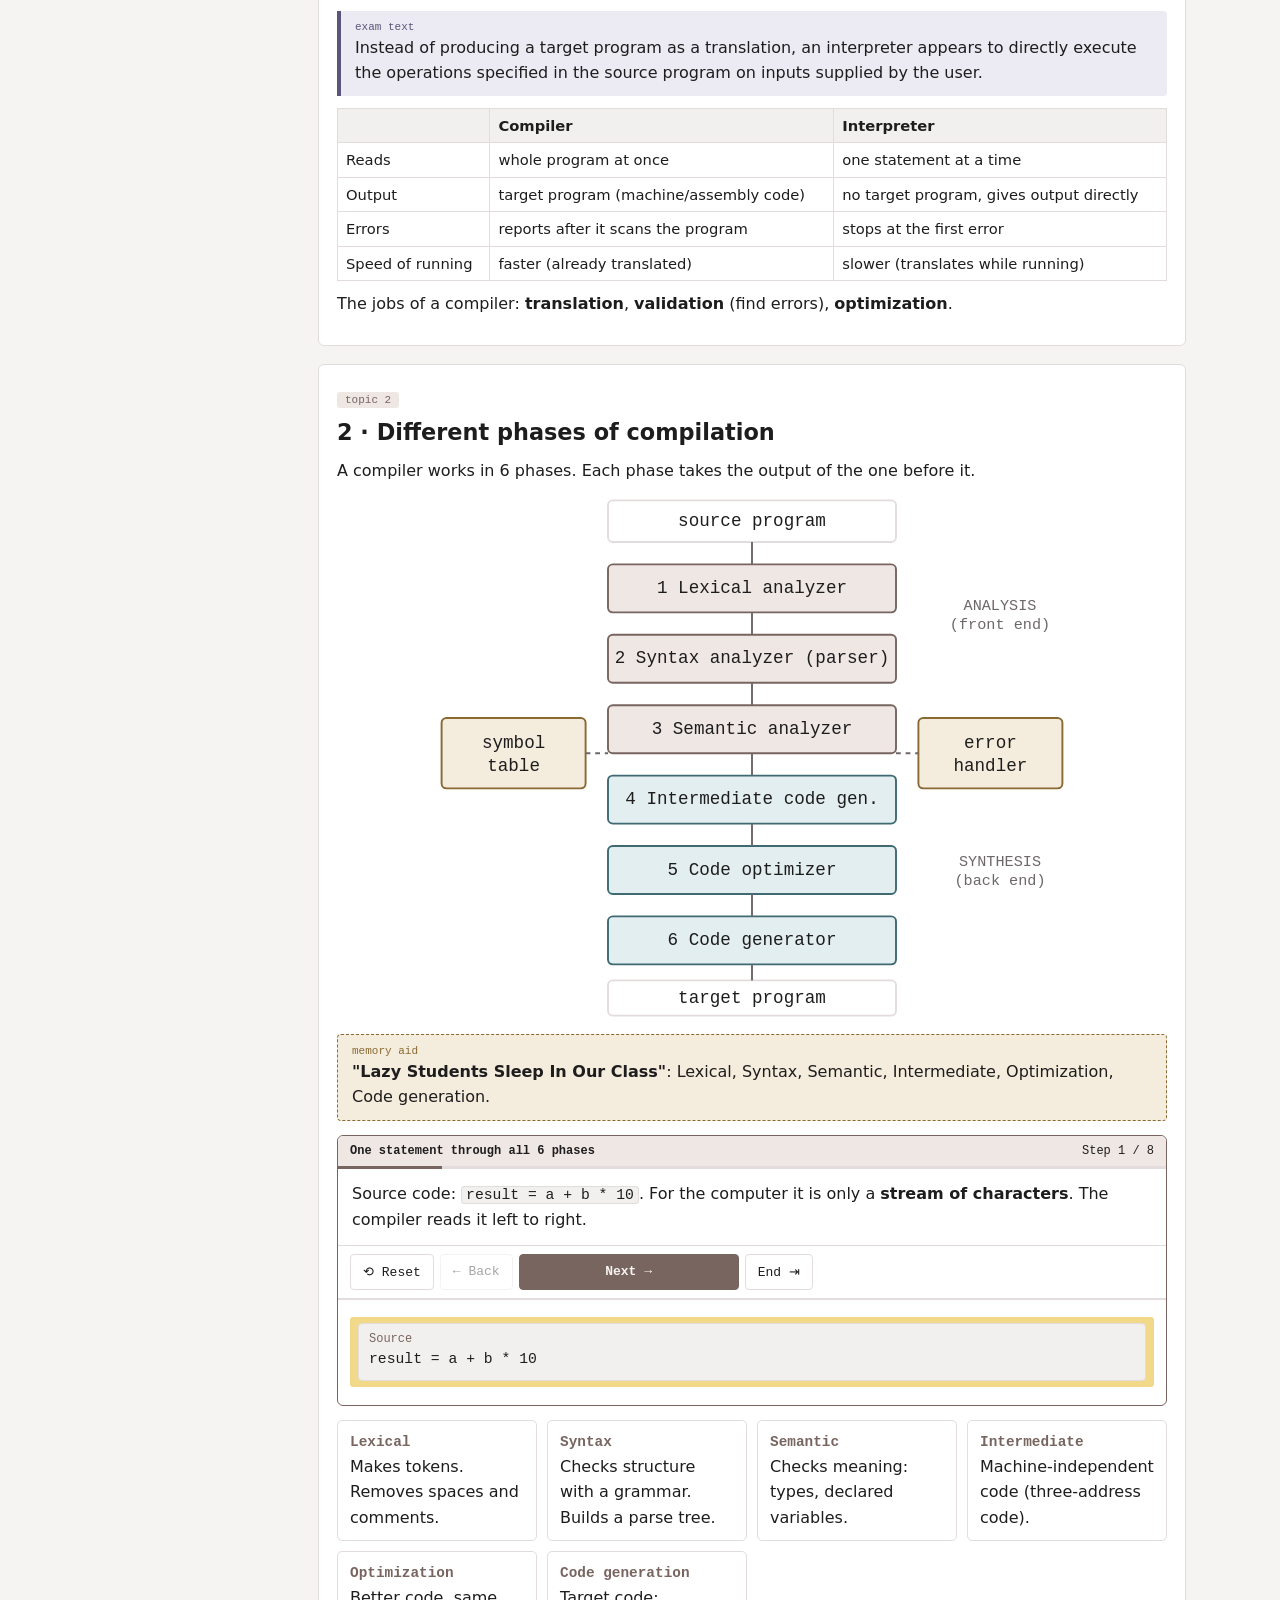
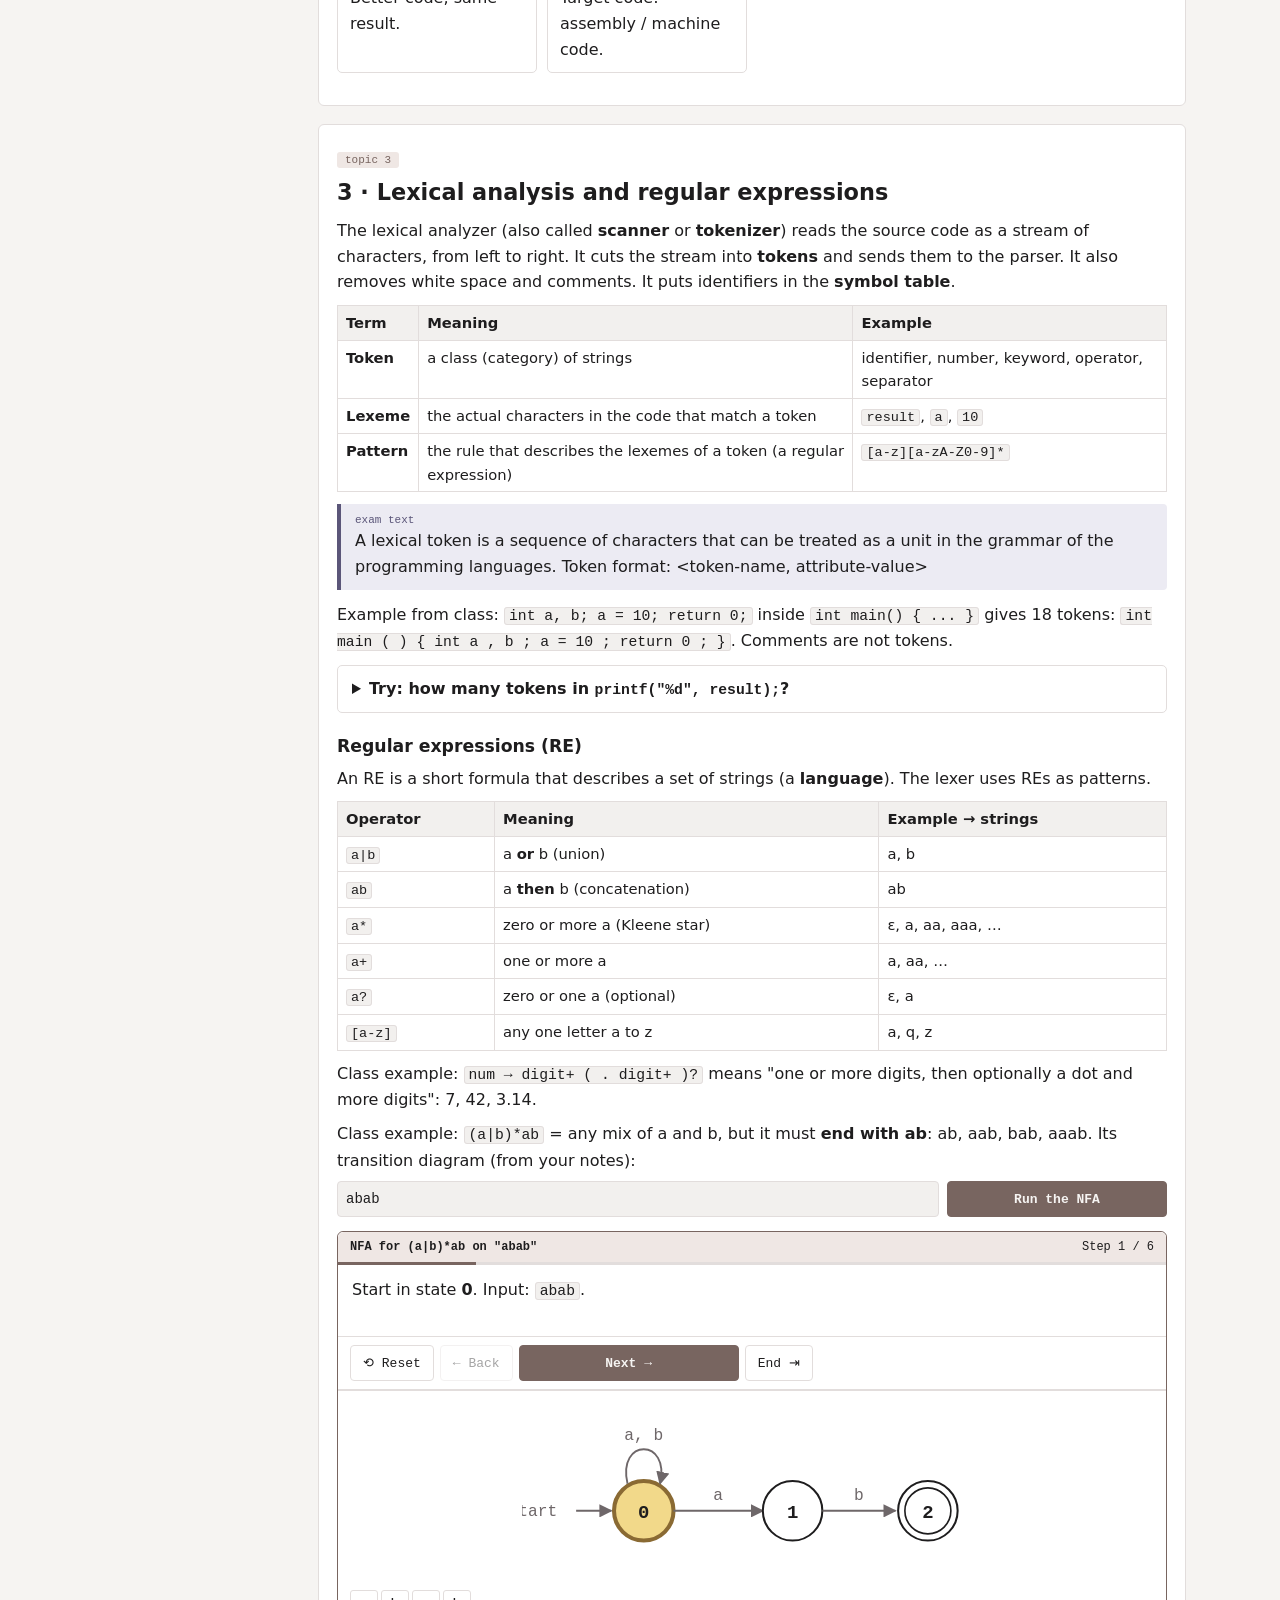
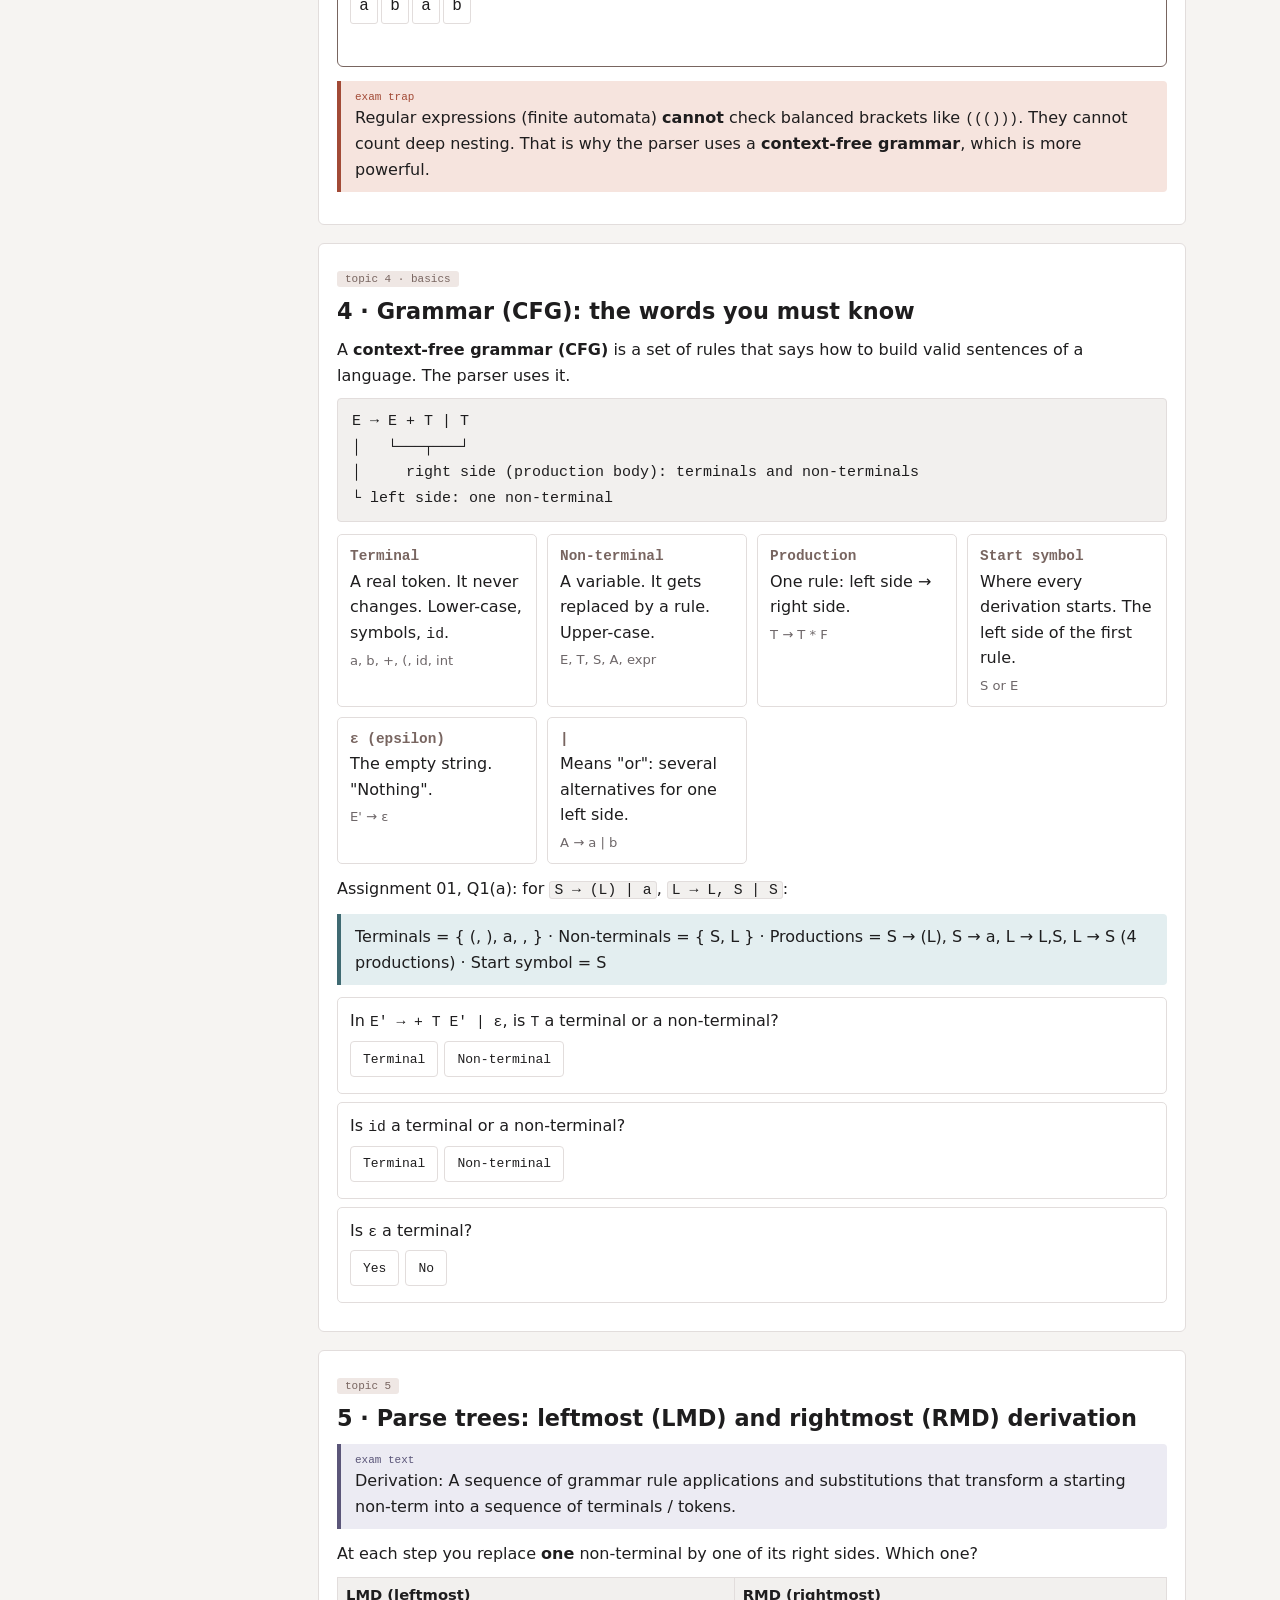
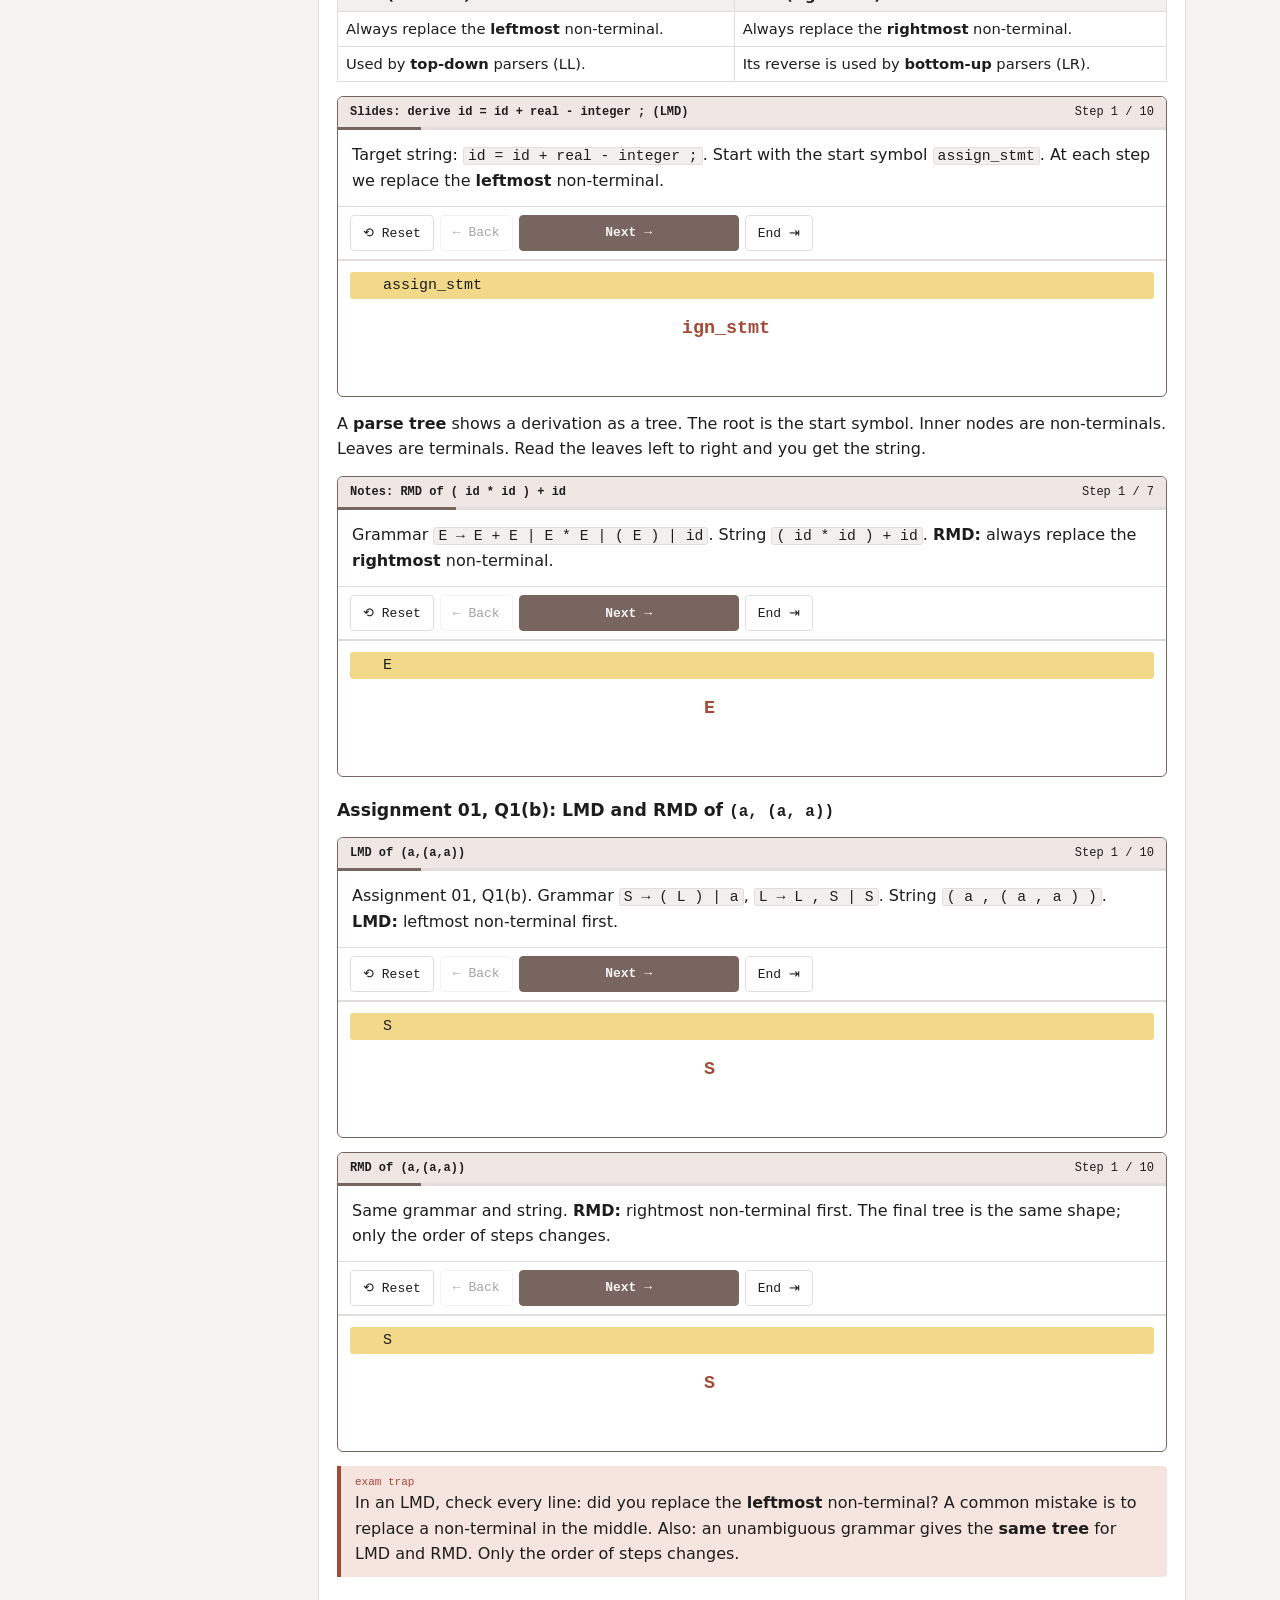
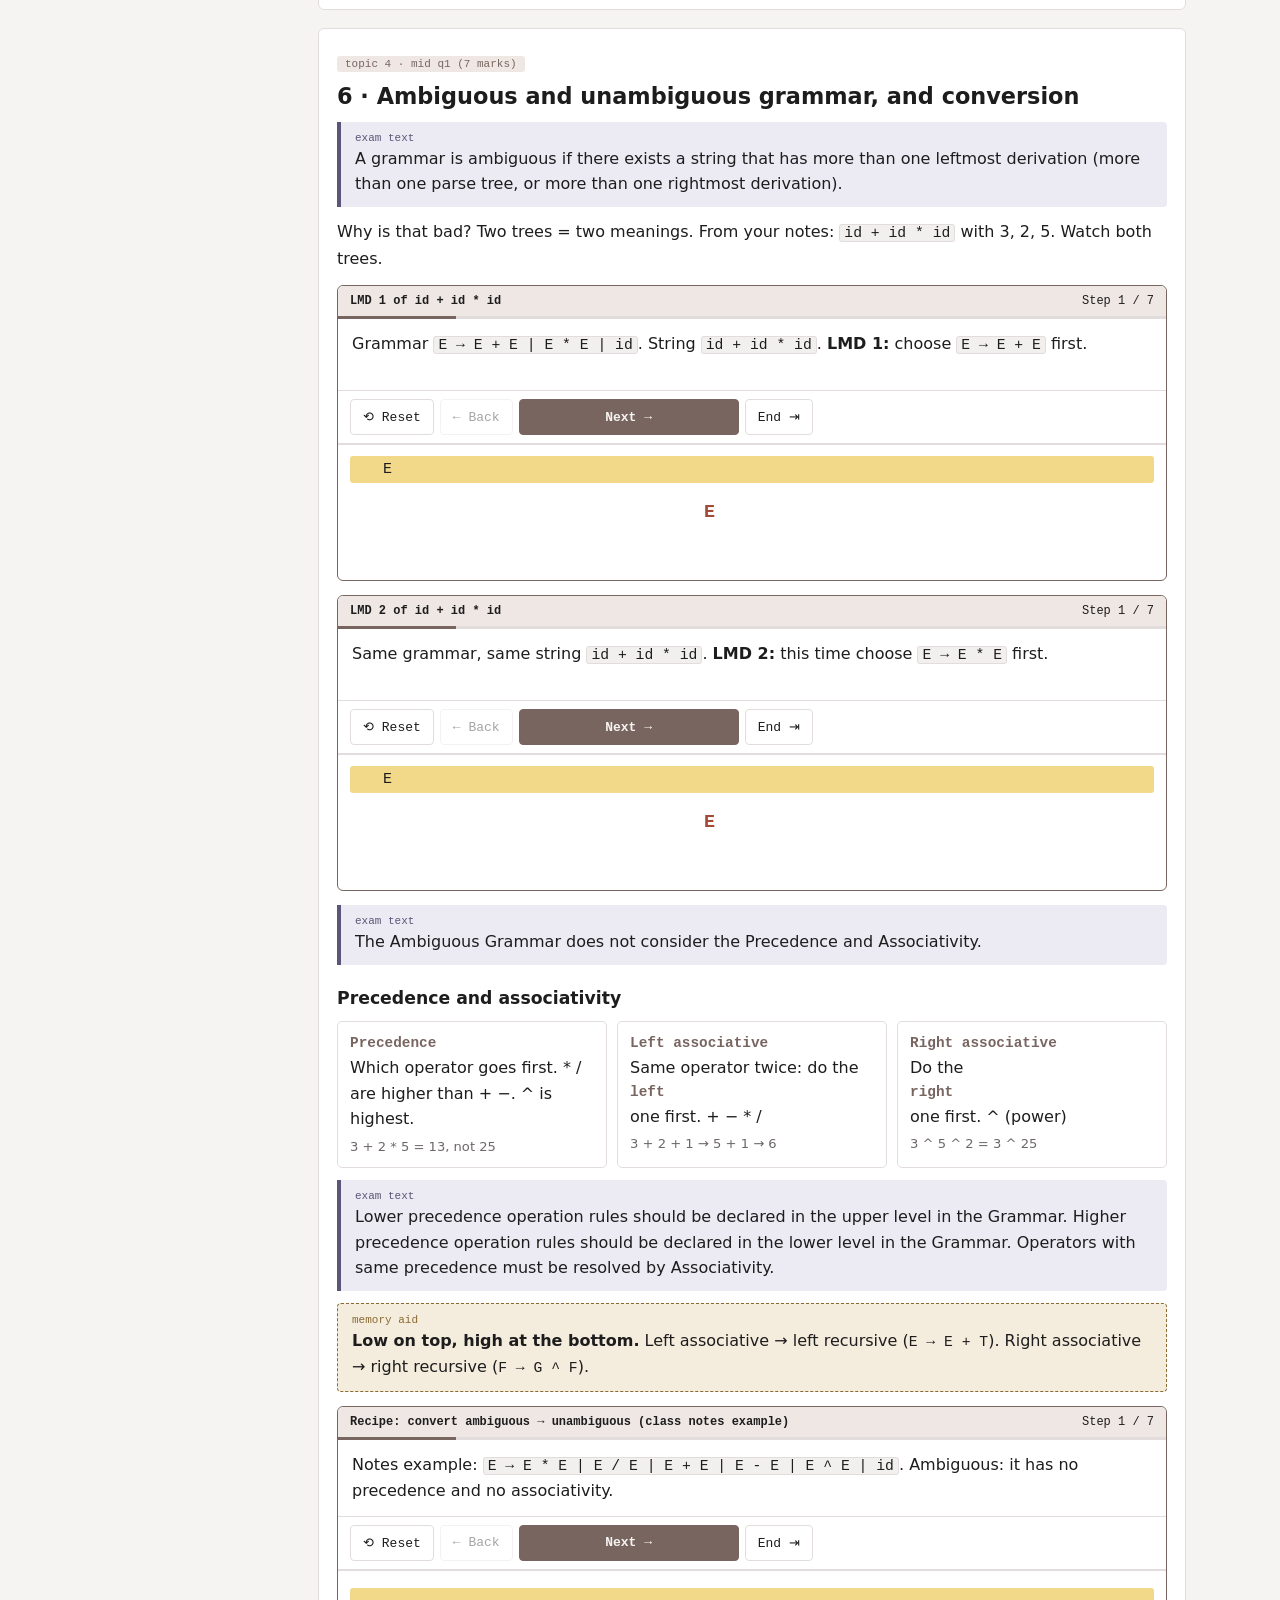
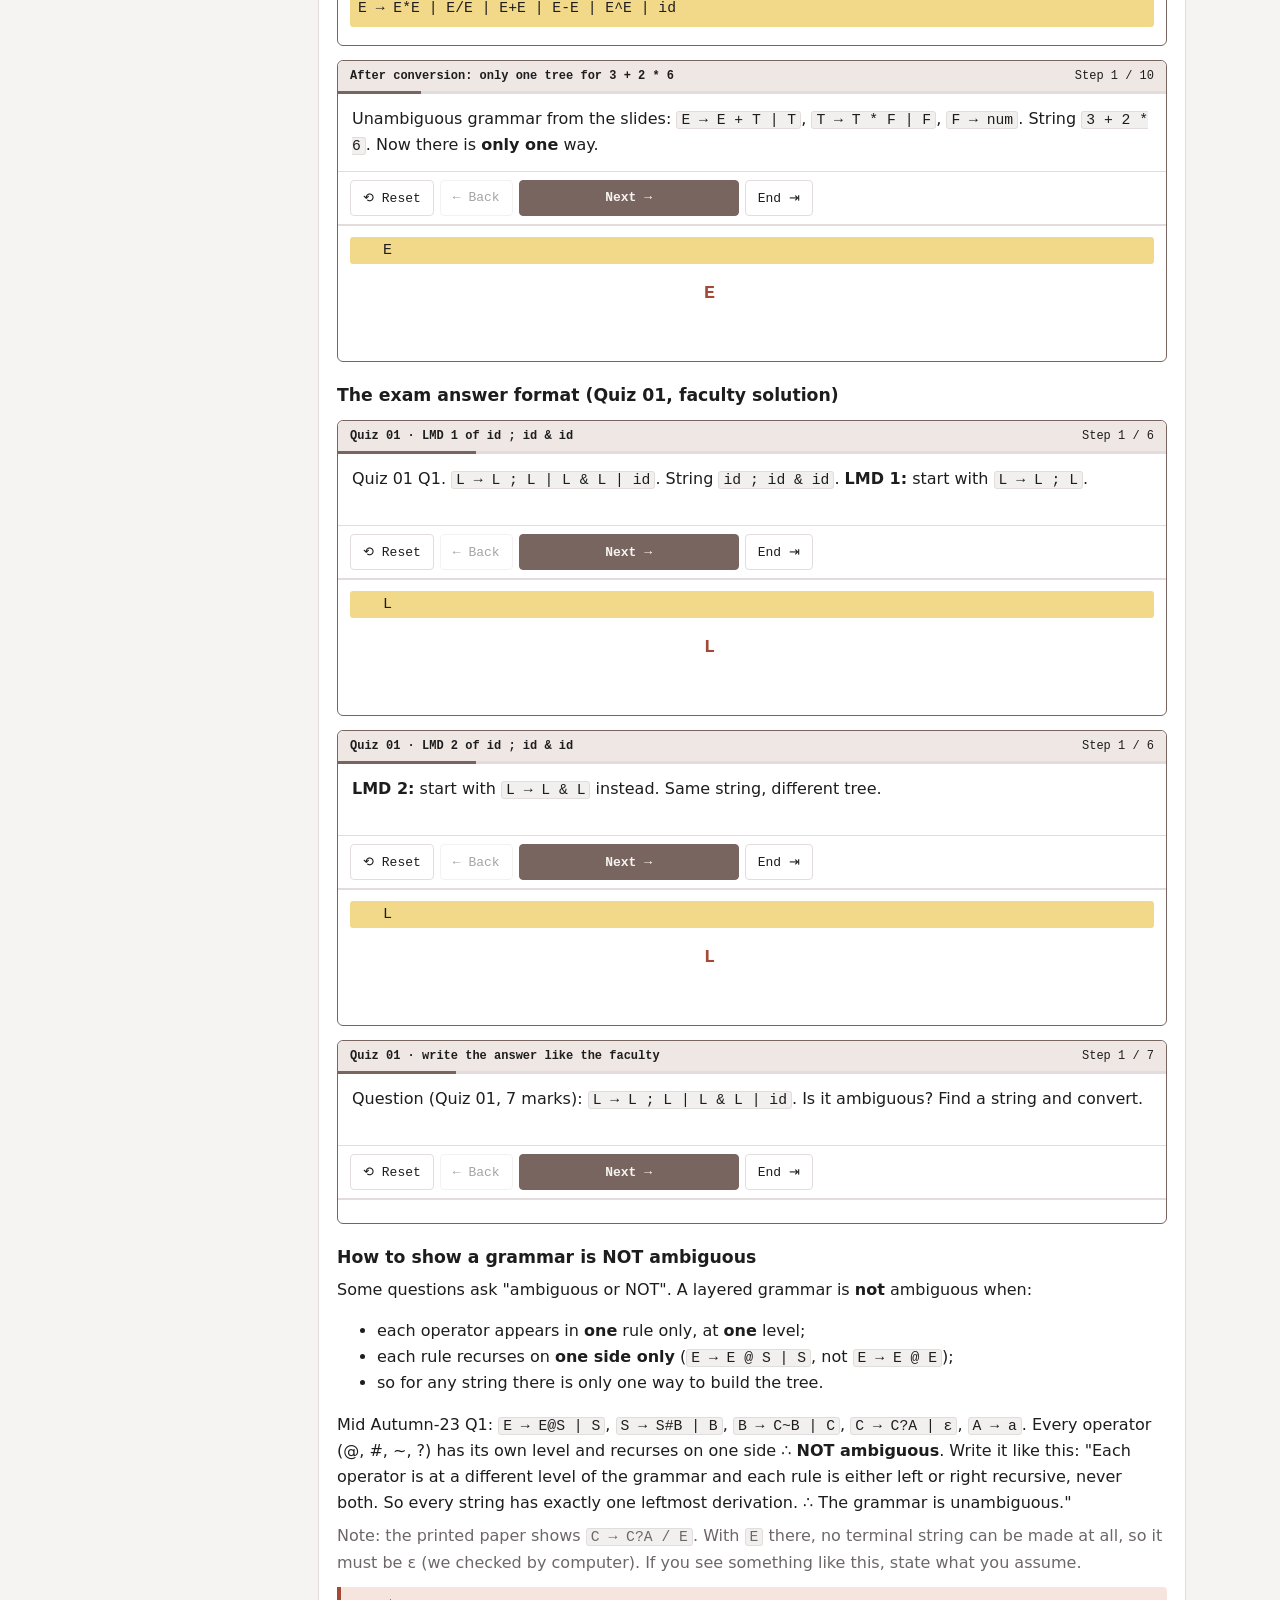
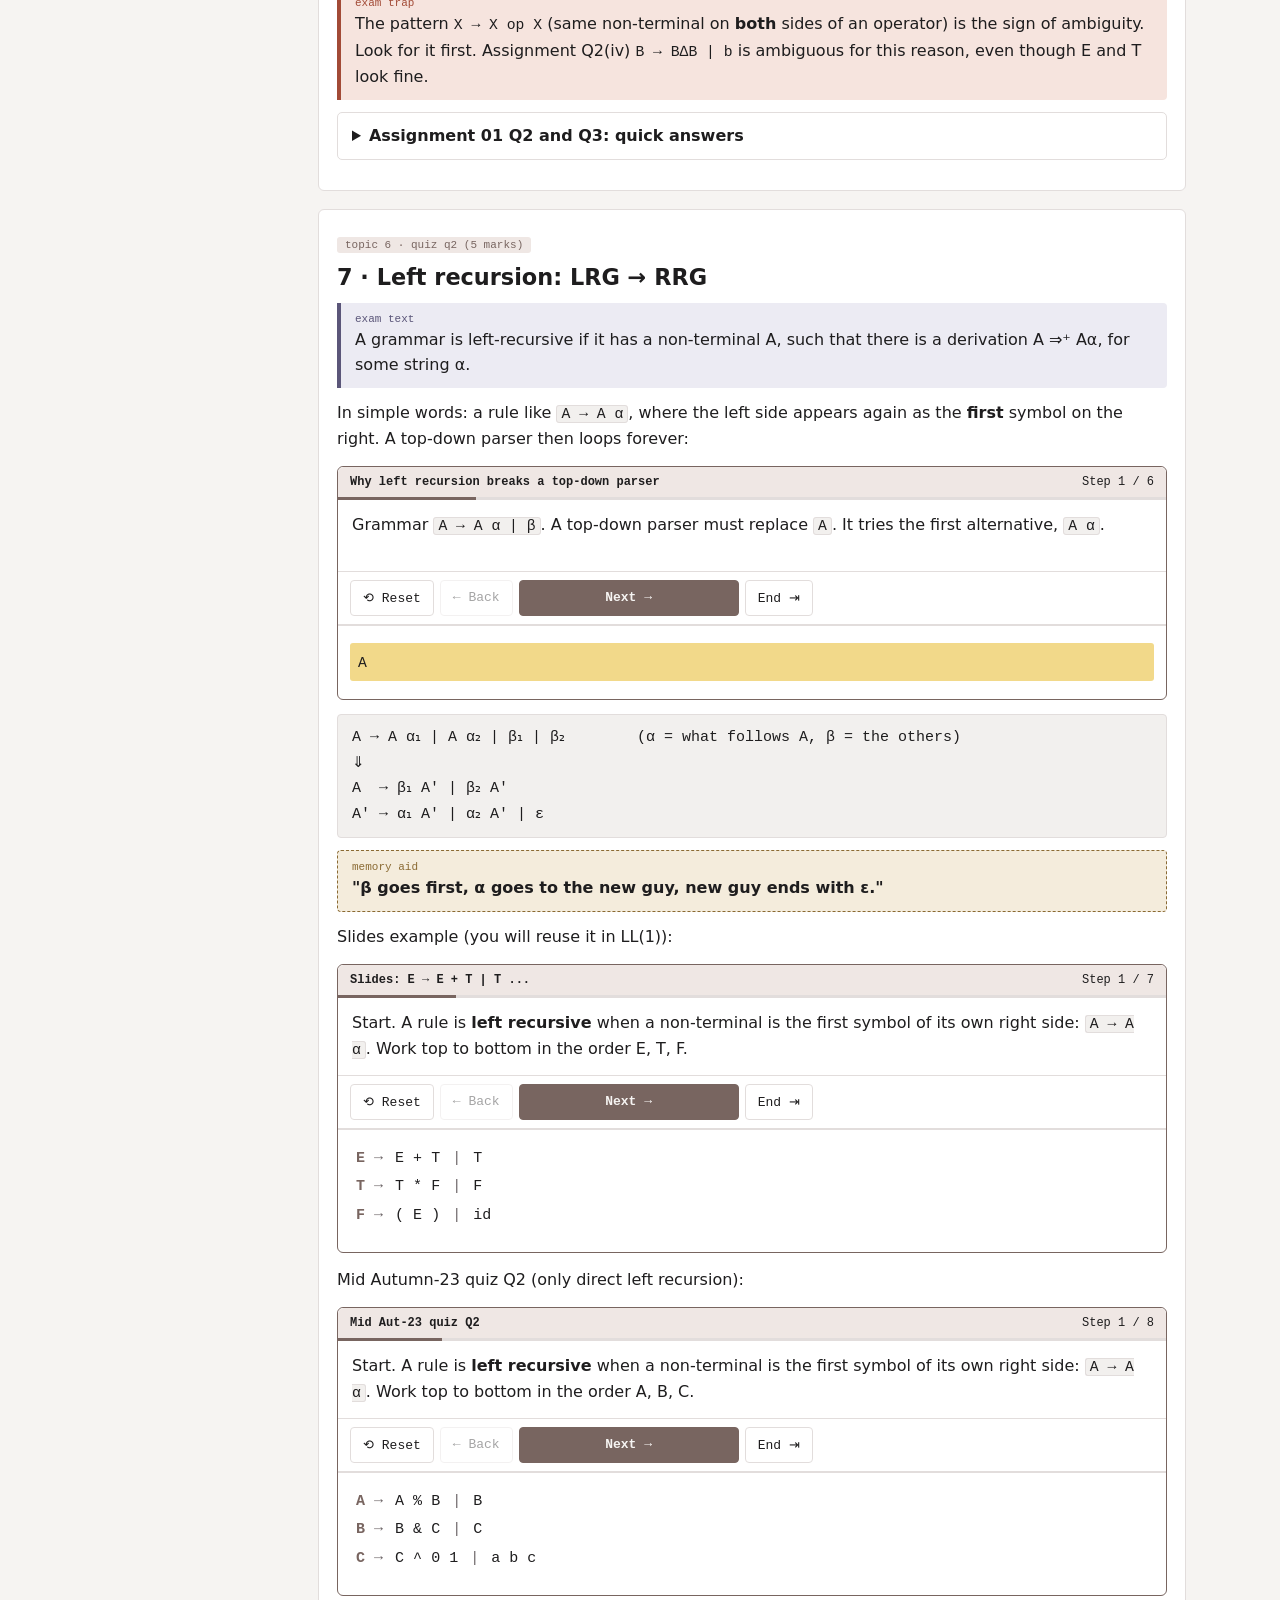
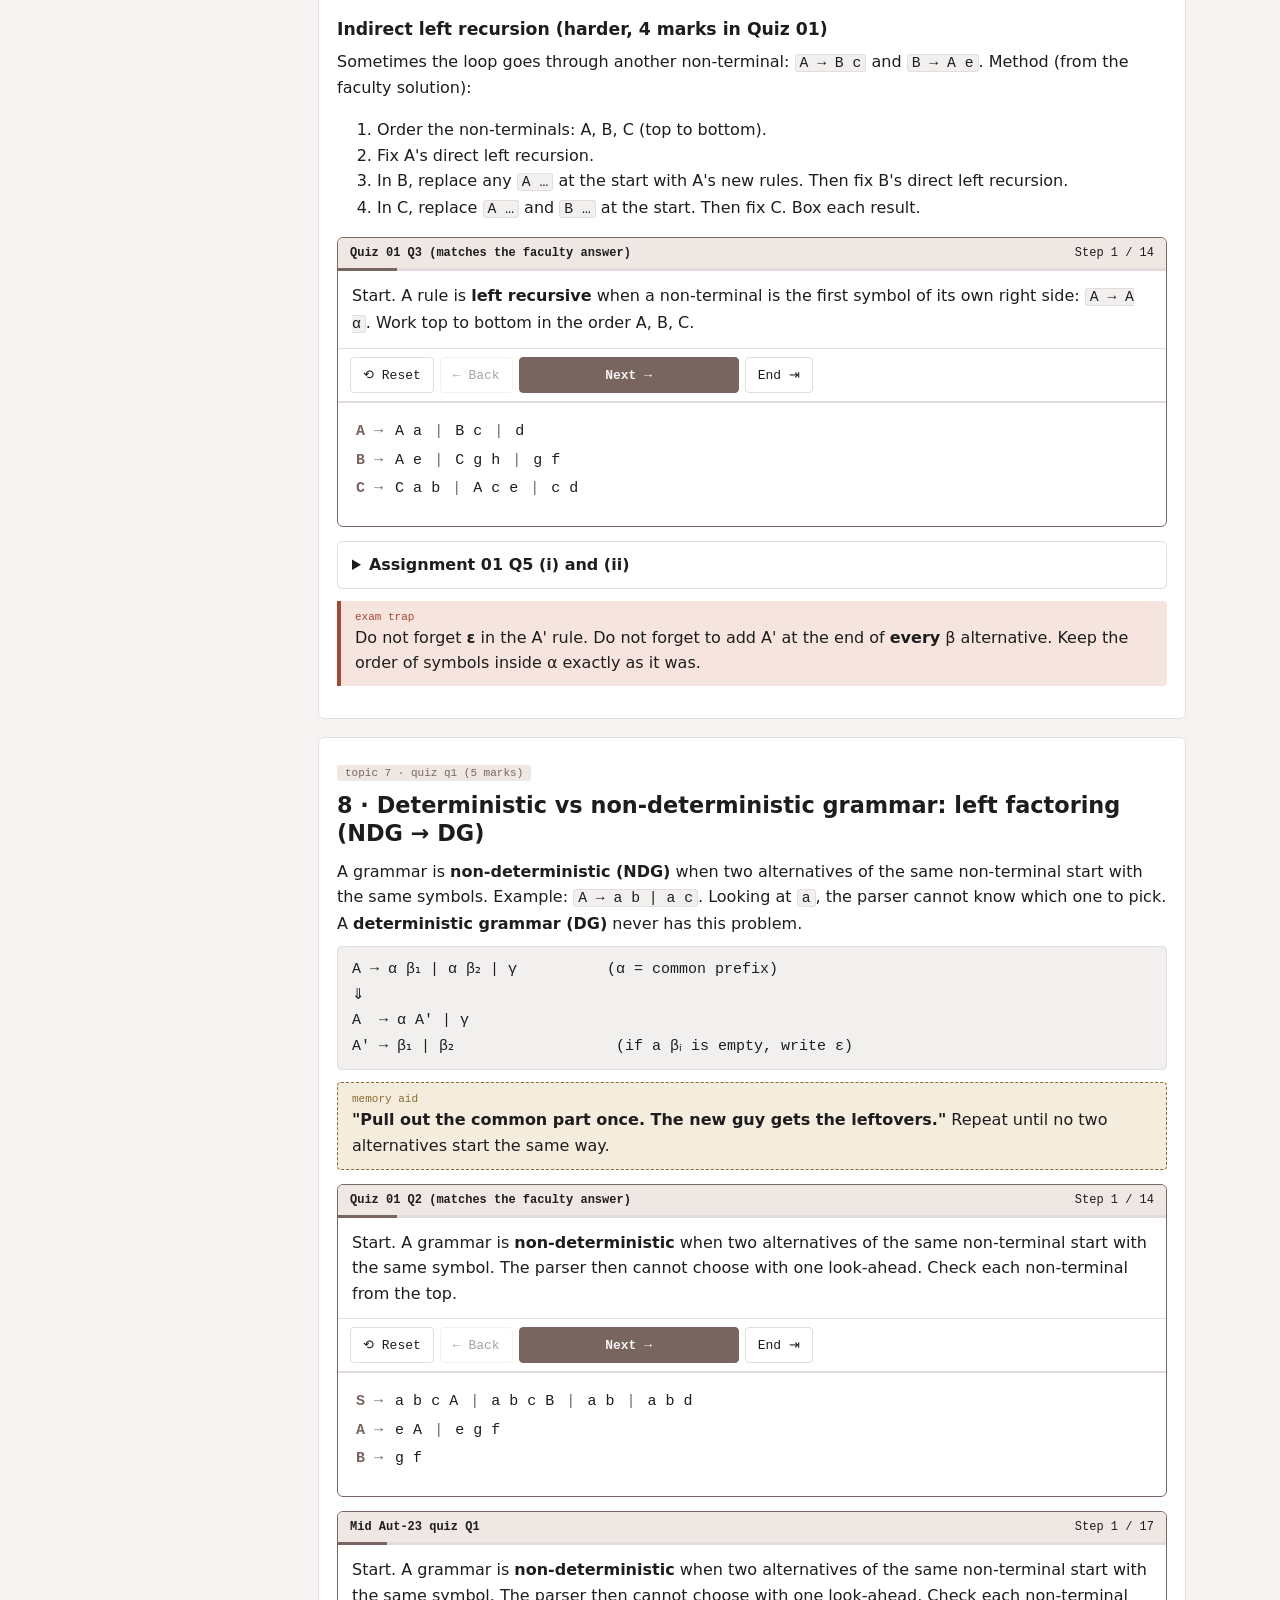
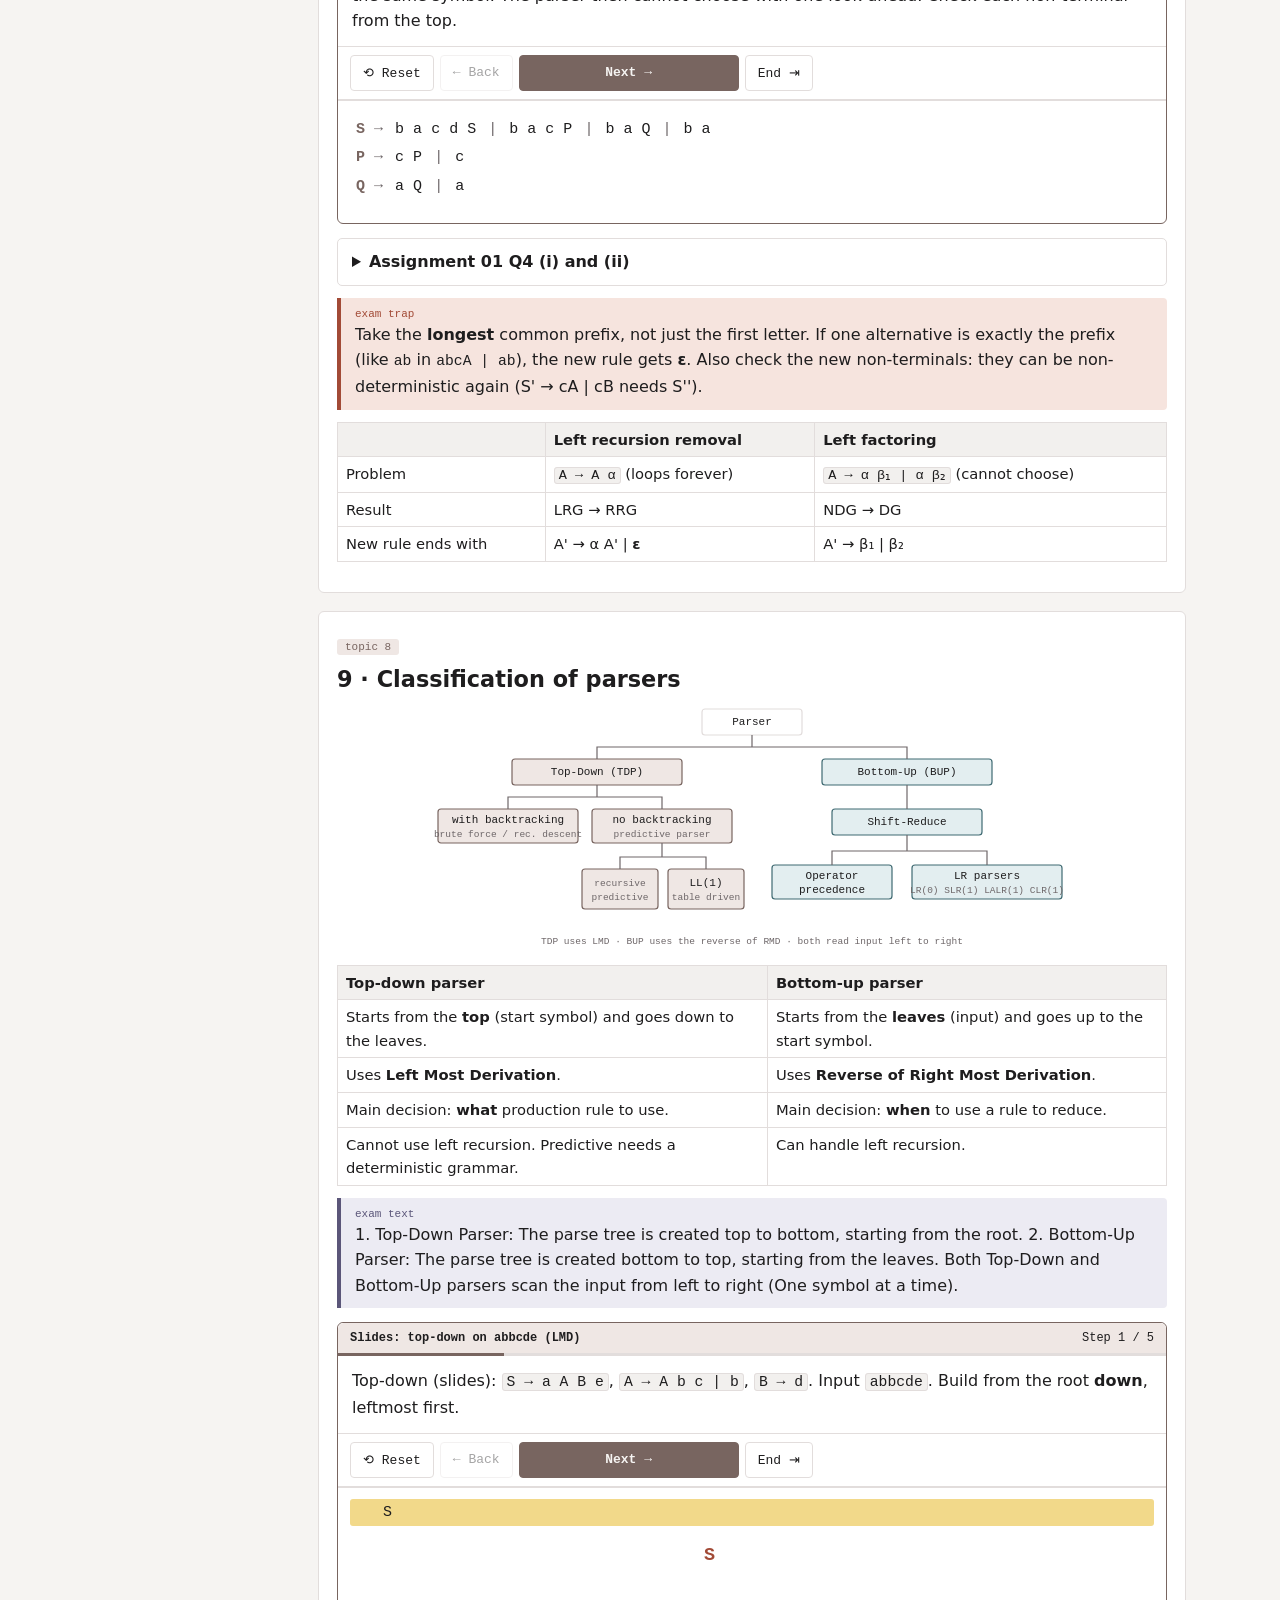
==== commit d40375b2: "Add fully solved Summer 2023 midterm (section 16b) Q1 ambiguity to unambiguous, precedence table, th" ====
--- a/index.html
+++ b/index.html
@@ -243,6 +243,7 @@
   <a href="#s14"><span class="n">14</span>parsing</a>
   <a href="#s15"><span class="n">15</span>conflicts</a>
   <a href="#s16"><span class="n">16</span>past papers</a>
+  <a href="#s16b"><span class="n">16b</span>summer-23 mid</a>
   <a href="#s17"><span class="n">17</span>practice paper</a>
   <a href="#s18"><span class="n">18</span>true/false</a>
   <a href="#s19"><span class="n">19</span>solver</a>
@@ -270,6 +271,7 @@
 <tr><td>Quiz Q2</td><td>Convert Left Recursive Grammar (LRG) to Right Recursive Grammar (RRG)</td><td>5</td><td>7</td></tr>
 </tbody></table></div>
 <div class="key"><b>Plan for tonight (about 4 hours).</b><br>1. Lessons 1–4 fast (30 min): words you must know.<br>2. Lessons 5–8 (75 min): derivations, ambiguity, left recursion, left factoring. These give 17 of the marks.<br>3. Lessons 11–15 (90 min): the LL(1) question. Do every stepper. Then do it on paper.<br>4. Section 17: sit the practice paper with the timer. Mark yourself.<br>5. Morning: section 20 cheat sheet only.</div>
+<p>Section 16b solves the Summer-23 midterm from another section. It adds a "reason and prove" question type: read its Q3.</p>
 <p>Keys: <code>→</code> next step, <code>←</code> back (click a stepper first). The button at the bottom-right switches dark/light.</p>
 </section>
 
@@ -604,6 +606,49 @@
 <h3>Extra LL(1) drill (from Assignment 01's grammar)</h3>
 <p>Assignment Q1 grammar <code>S → (L) | a</code>, <code>L → L, S | S</code> is left recursive. Remove it first: <code>L → S L'</code>, <code>L' → , S L' | ε</code>. Then:</p>
 <div class="stepper-host" data-ll1="full" data-g="drill" data-input="( a , ( a , a ) )" data-title="Drill: parse (a,(a,a))"></div>
+</section>
+
+<!-- 16b -->
+<section class="card" id="s16b"><span class="tag">past paper · summer 2023 · 20 marks · 1h20m</span><h2>16b · Midterm Summer 2023, fully solved</h2>
+<p class="muted">Instructor: Bijoy Rahman Arif (a different section). Four questions, 5 marks each. Question 3 is a "reason and prove" question, a type the Autumn-23 paper did not have.</p>
+
+<h3>Q1 [5] Ambiguity → unambiguous → precedence → RRG → DG</h3>
+<p>Is the grammar ambiguous? If so, find a string, convert to unambiguous grammar without changing the language. Find the operator precedence and associativity. If the unambiguous grammar is left recursive and/or non-deterministic, convert it to right recursive and deterministic as well.</p>
+<div class="formula">S → A @ S | A
+A → A & B | B
+B → B # B | B ~ C | C
+C → i</div>
+<div class="stepper-host" data-deriv="s23a" data-title="Q1 · LMD 1 of i # i # i"></div>
+<div class="stepper-host" data-deriv="s23b" data-title="Q1 · LMD 2 of i # i # i"></div>
+<div class="stepper-host" data-notes="s23q1" data-title="Q1 · write the answer"></div>
+<div class="stepper-host" data-conv="lr" data-g="s23fix" data-title="Q1 · remove left recursion (LRG → RRG)"></div>
+<div class="stepper-host" data-conv="lf" data-g="s23rr" data-title="Q1 · then left factor (NDG → DG)"></div>
+<div class="key"><b>Final answer (right recursive and deterministic):</b><br><code>S → A S'</code> · <code>S' → @ S | ε</code> · <code>A → B A'</code> · <code>A' → & B A' | ε</code> · <code>B → D B'</code> · <code>B' → # D B' | ε</code> · <code>D → C D'</code> · <code>D' → ~ C D' | ε</code> · <code>C → i</code></div>
+<details class="ex"><summary>Bonus check: the final grammar is LL(1)</summary><div class="stepper-host" data-ll1="table" data-g="s23det" data-title="LL(1) table of the final grammar"></div></details>
+<div class="warnbox">Do not stop after the unambiguous grammar: this question has <b>four</b> parts (string, conversion, precedence table, RRG + DG). <code>S → A @ S</code> is already right recursive, so @ is <b>right</b> associative. Do not "fix" it.</div>
+
+<h3>Q2 [5] LL(1) parse of <code>( ( ( (</code></h3>
+<div class="formula">S → ( ( b
+S → ε          variable = { S }, terminal = { (, ε }</div>
+<p><b>First, the conversions.</b> Left recursion? No: S does not start with S. Non-determinism? No: only one alternative starts with a terminal (the other is ε). So no conversion is needed. Note that <code>b</code> is not in the terminal set given. We treat it as a terminal, as written.</p>
+<div class="stepper-host" data-ll1="full" data-g="s23q2" data-input="( ( ( (" data-title="Q2 as printed: S → ((b | ε"></div>
+<details class="ex"><summary>Exam-format answer (write this)</summary><div data-answer data-g="s23q2" data-input="( ( ( ("></div></details>
+<div class="key"><b>Why parsing is not possible:</b> the grammar makes only two strings, <code>((b</code> and ε. After matching two <code>(</code>, the stack top is <code>b</code> but LA is <code>(</code>. A terminal mismatch is an error. Also, <code>b</code> is not in the given terminal set, so the grammar is not even consistent with its own definition.</div>
+<details class="ex"><summary>If the paper meant S → ( ( S | ε (b is a typo for S)</summary><p>Then the grammar makes an even number of <code>(</code>, and <code>( ( ( (</code> is accepted. Write both readings if you meet this in an exam. It costs 1 minute and protects your marks.</p><div class="stepper-host" data-ll1="parse" data-g="s23q2alt" data-input="( ( ( (" data-title="Q2 if b = S"></div></details>
+
+<h3>Q3 [5] Why does a deterministic grammar stay ambiguous?</h3>
+<p>An ambiguous grammar is non-deterministic (NDG). After converting it to a deterministic grammar it is still ambiguous. What is the reason? Is it possible to prove: <b>"Determinism does not change ambiguity of a grammar."</b>?</p>
+<div class="stepper-host" data-deriv="s23f1" data-title="Q3 · factored grammar, LMD 1 of id + id * id"></div>
+<div class="stepper-host" data-deriv="s23f2" data-title="Q3 · factored grammar, LMD 2 of id + id * id"></div>
+<div class="stepper-host" data-notes="s23q3" data-title="Q3 · the reasoning, step by step"></div>
+
+<h3>Q4 [5] True / False</h3>
+<div class="cls" data-a="T" data-why="LL(1) is top-down. Left recursion makes it loop forever, and it puts two rules in one table cell."><div class="q">(a) Left Recursive Grammar (LRG) can not be used in LL(1).</div><button data-v="T">True</button><button data-v="F">False</button><div class="fb"></div></div>
+<div class="cls" data-a="T" data-why="Two alternatives with the same prefix have the same FIRST terminal, so they fall in the same cell (FIRST/FIRST conflict)."><div class="q">(b) Non-deterministic Grammar (NDG) can not be used in LL(1).</div><button data-v="T">True</button><button data-v="F">False</button><div class="fb"></div></div>
+<div class="cls" data-a="F" data-why="RDP with backtracking can try every alternative, so it accepts grammars LL(1) cannot (for example NDG). It is more general, but slower. (Only RDP without backtracking, i.e. recursive predictive parsing, has the same power as LL(1).)"><div class="q">(c) Recursive Descent Parser (RDP) is as powerful as LL(1).</div><button data-v="T">True</button><button data-v="F">False</button><div class="fb"></div></div>
+<div class="cls" data-a="T" data-why="RDP has one procedure per non-terminal and calls them recursively. The recursion uses the program's call stack (OS stack). LL(1) uses its own explicit stack instead."><div class="q">(d) Recursive Descent Parser (RDP) uses OS stack.</div><button data-v="T">True</button><button data-v="F">False</button><div class="fb"></div></div>
+<div class="cls" data-a="T" data-why="With backtracking it tries the first alternative, and if that fails it goes back and tries the next one, so common prefixes are not a problem."><div class="q">(e) Recursive Descent Parser (RDP) can use Non-deterministic Grammar (NDG).</div><button data-v="T">True</button><button data-v="F">False</button><div class="fb"></div></div>
+<p class="muted">(c) depends on which RDP is meant. The slides define RDP as top-down parsing <b>with backtracking</b>, so the answer above is False. Write the one-line reason either way.</p>
 </section>
 
 <!-- 17 -->
@@ -1132,6 +1177,12 @@
   slideslr: `E -> E + T | T\nT -> T * F | F\nF -> ( E ) | id`,
   ppqlf: `S -> a a b S | a a C | a a b | b\nC -> c C | c`,
   ppqlr: `P -> P ! Q | Q\nQ -> Q ? r | s t`,
+  /* Midterm Summer 2023 */
+  s23fix: `S -> A @ S | A\nA -> A & B | B\nB -> B # D | D\nD -> D ~ C | C\nC -> i`,
+  s23rr: `S -> A @ S | A\nA -> B A'\nA' -> & B A' | ε\nB -> D B'\nB' -> # D B' | ε\nD -> C D'\nD' -> ~ C D' | ε\nC -> i`,
+  s23det: `S -> A S'\nS' -> @ S | ε\nA -> B A'\nA' -> & B A' | ε\nB -> D B'\nB' -> # D B' | ε\nD -> C D'\nD' -> ~ C D' | ε\nC -> i`,
+  s23q2: `S -> ( ( b | ε`,
+  s23q2alt: `S -> ( ( S | ε`,
 };
 
 const DERIVS = {
@@ -1174,6 +1225,18 @@
   ppA: { start: 'S', nts: ['S'], mode: 'L',
     seq: [['S', 'S # S'], ['S', 'a'], ['S', 'S & S'], ['S', 'a'], ['S', 'a']],
     intro: 'Practice Q1. <code>S → S # S | S & S | ( S ) | a</code>. String <code>a # a & a</code>. <b>LMD 1</b>.' },
+  s23a: { start: 'S', nts: ['S', 'A', 'B', 'C'], mode: 'L',
+    seq: [['S', 'A'], ['A', 'B'], ['B', 'B # B'], ['B', 'C'], ['C', 'i'], ['B', 'B # B'], ['B', 'C'], ['C', 'i'], ['B', 'C'], ['C', 'i']],
+    intro: 'Summer-23 Q1. String <code>i # i # i</code>. <b>LMD 1:</b> the first <code>B → B # B</code> puts the <b>second</b> # inside its right B.' },
+  s23b: { start: 'S', nts: ['S', 'A', 'B', 'C'], mode: 'L',
+    seq: [['S', 'A'], ['A', 'B'], ['B', 'B # B'], ['B', 'B # B'], ['B', 'C'], ['C', 'i'], ['B', 'C'], ['C', 'i'], ['B', 'C'], ['C', 'i']],
+    intro: '<b>LMD 2:</b> same string, but now the second <code>B → B # B</code> expands the <b>left</b> B. Different tree.' },
+  s23f1: { start: 'E', nts: ['E', "E'"], mode: 'L',
+    seq: [['E', "E E'"], ['E', 'id'], ["E'", '+ E'], ['E', "E E'"], ['E', 'id'], ["E'", '* E'], ['E', 'id']],
+    intro: 'After left factoring: <code>E → E E\' | id</code>, <code>E\' → + E | * E</code>. String <code>id + id * id</code>. <b>LMD 1</b> (the * is inside the + part).' },
+  s23f2: { start: 'E', nts: ['E', "E'"], mode: 'L',
+    seq: [['E', "E E'"], ['E', "E E'"], ['E', 'id'], ["E'", '+ E'], ['E', 'id'], ["E'", '* E'], ['E', 'id']],
+    intro: '<b>LMD 2</b> of the same string in the <b>factored</b> grammar. Still a second tree, so it is still ambiguous.' },
   ppB: { start: 'S', nts: ['S'], mode: 'L',
     seq: [['S', 'S & S'], ['S', 'S # S'], ['S', 'a'], ['S', 'a'], ['S', 'a']],
     intro: '<b>LMD 2</b> for the same string.' },
@@ -1231,6 +1294,22 @@
     { msg: 'Reason sentence.', html: '<p>Since for the string a#a&a there exists more than one leftmost derivation parse tree, the grammar is ambiguous.</p>' },
     { msg: 'Assumption + conversion. Keep <code>( S )</code> and <code>a</code> at the bottom level (brackets have the highest precedence).', html: '<p class="muted">[Assuming & has higher precedence than # and both are left associative]</p><div class="final-box">S → S # T | T<br>T → T & F | F<br>F → ( S ) | a</div>' },
   ],
+  s23q1: [
+    { msg: 'Step 1: answer the question directly.', html: '<p>Yes, the grammar is ambiguous.</p>' },
+    { msg: 'Step 2: find the cause. <code>B → B # B</code> has B on <b>both</b> sides of #. That is the ambiguity pattern. String: <code>i # i # i</code> (two trees above). <code>i # i ~ i</code> also works.', html: '<p>String: <b>i # i # i</b>. It has two leftmost derivations (two parse trees), so the grammar is ambiguous.</p>' },
+    { msg: 'Step 3: write your assumption. The question says "without changing the original Language", so keep every operator and the same strings. Only fix the shape.', html: '<p class="muted">[Assuming ~ has higher precedence than #, and both # and ~ are left associative]</p>' },
+    { msg: 'Step 4: give # and ~ their own levels. Lower precedence (#) on top, left recursive. ~ below it, left recursive. S and A are already fine: keep them.', html: '<div class="final-box">S → A @ S | A<br>A → A & B | B<br>B → B # D | D<br>D → D ~ C | C<br>C → i</div>' },
+    { msg: 'Step 5: read precedence and associativity <b>from the grammar</b>. Higher level = lower precedence. Right recursive rule (S → A @ S) = right associative. Left recursive rule = left associative.', html: '<div class="tscroll"><table><thead><tr><th>Operator</th><th>Precedence</th><th>Associativity</th><th>Why</th></tr></thead><tbody><tr><td>@</td><td>1 (lowest)</td><td>right</td><td>S → A @ S (S on the right)</td></tr><tr><td>&amp;</td><td>2</td><td>left</td><td>A → A &amp; B</td></tr><tr><td>#</td><td>3</td><td>left</td><td>B → B # D</td></tr><tr><td>~</td><td>4 (highest)</td><td>left</td><td>D → D ~ C</td></tr></tbody></table></div>' },
+    { msg: 'Step 6: is it left recursive? Yes: A, B and D. Is it non-deterministic? Yes: <code>S → A @ S | A</code> both start with A. So convert both (the two steppers below).', html: '<p>The unambiguous grammar is left recursive (A, B, D) and non-deterministic (S). Convert to RRG, then to DG.</p>' },
+  ],
+  s23q3: [
+    { msg: 'Take the classic ambiguous grammar <code>E → E + E | E * E | id</code>. Two alternatives start with the same <code>E</code>, so it is also <b>non-deterministic</b>.', html: '<code>E → E + E | E * E | id</code> &nbsp; (ambiguous and NDG)' },
+    { msg: 'Left factor it (NDG → DG): take out the common <code>E</code>.', html: "<div class=\"final-box\">E → E E' | id<br>E' → + E | * E</div>" },
+    { msg: 'Test: <code>id + id * id</code> still has <b>two</b> leftmost derivations in the new grammar (steppers above). So it is still ambiguous.', html: '<p>id + id * id: still 2 LMDs, so still ambiguous.</p>' },
+    { msg: '<b>The reason:</b> left factoring only <b>delays</b> the choice. A → αβ₁ | αβ₂ becomes A → αA\', A\' → β₁ | β₂. The parser reads α first, then chooses. The <b>same</b> choices still exist, just later.', html: '<p><b>Reason:</b> left factoring removes common prefixes. It delays the choice between alternatives but does not remove any alternative or any tree.</p>' },
+    { msg: '<b>Proof idea (one-to-one mapping).</b> Every derivation step A ⇒ αβᵢ in the old grammar becomes exactly two steps A ⇒ αA\' ⇒ αβᵢ in the new one, and back. So each parse tree maps to exactly one parse tree. The <b>number</b> of trees for every string stays the same.', html: '<p><b>Proof:</b> each use of A → αβᵢ ↔ A → αA\' then A\' → βᵢ (one-to-one). So every string keeps the same number of parse trees. If a string had 2 trees before, it has 2 trees after.</p>' },
+    { msg: '<b>Conclusion.</b> Ambiguity comes from missing precedence/associativity (the X → X op X shape), not from common prefixes. Determinism and ambiguity are different properties.', html: '<p class="concl"><b>∴ Yes, it can be proved: "Determinism does not change ambiguity of a grammar."</b> To remove ambiguity you must restructure the grammar with precedence levels (lesson 6). Note: an ambiguous grammar can never be LL(1), even after left factoring.</p>' },
+  ],
 };
 /* ===== Rendering + interactivity ===== */
 const $ = (s, r = document) => r.querySelector(s);
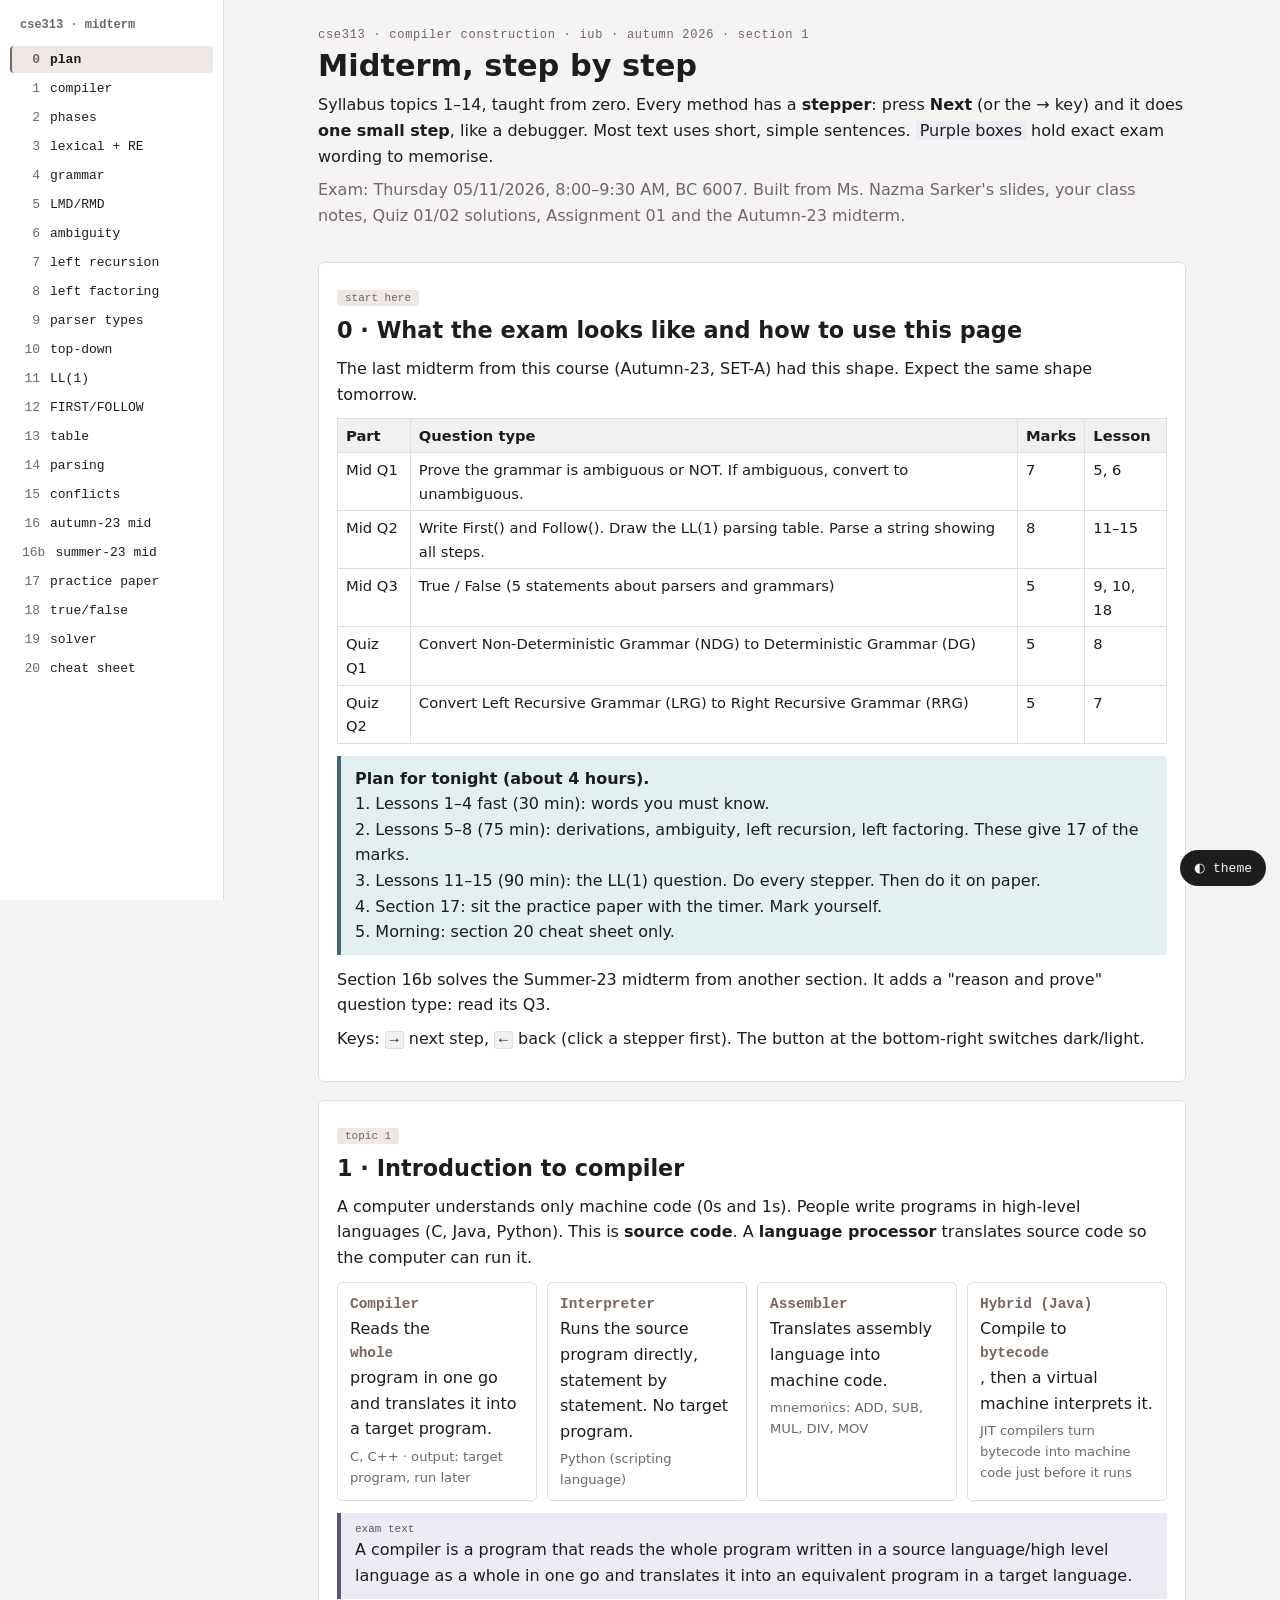
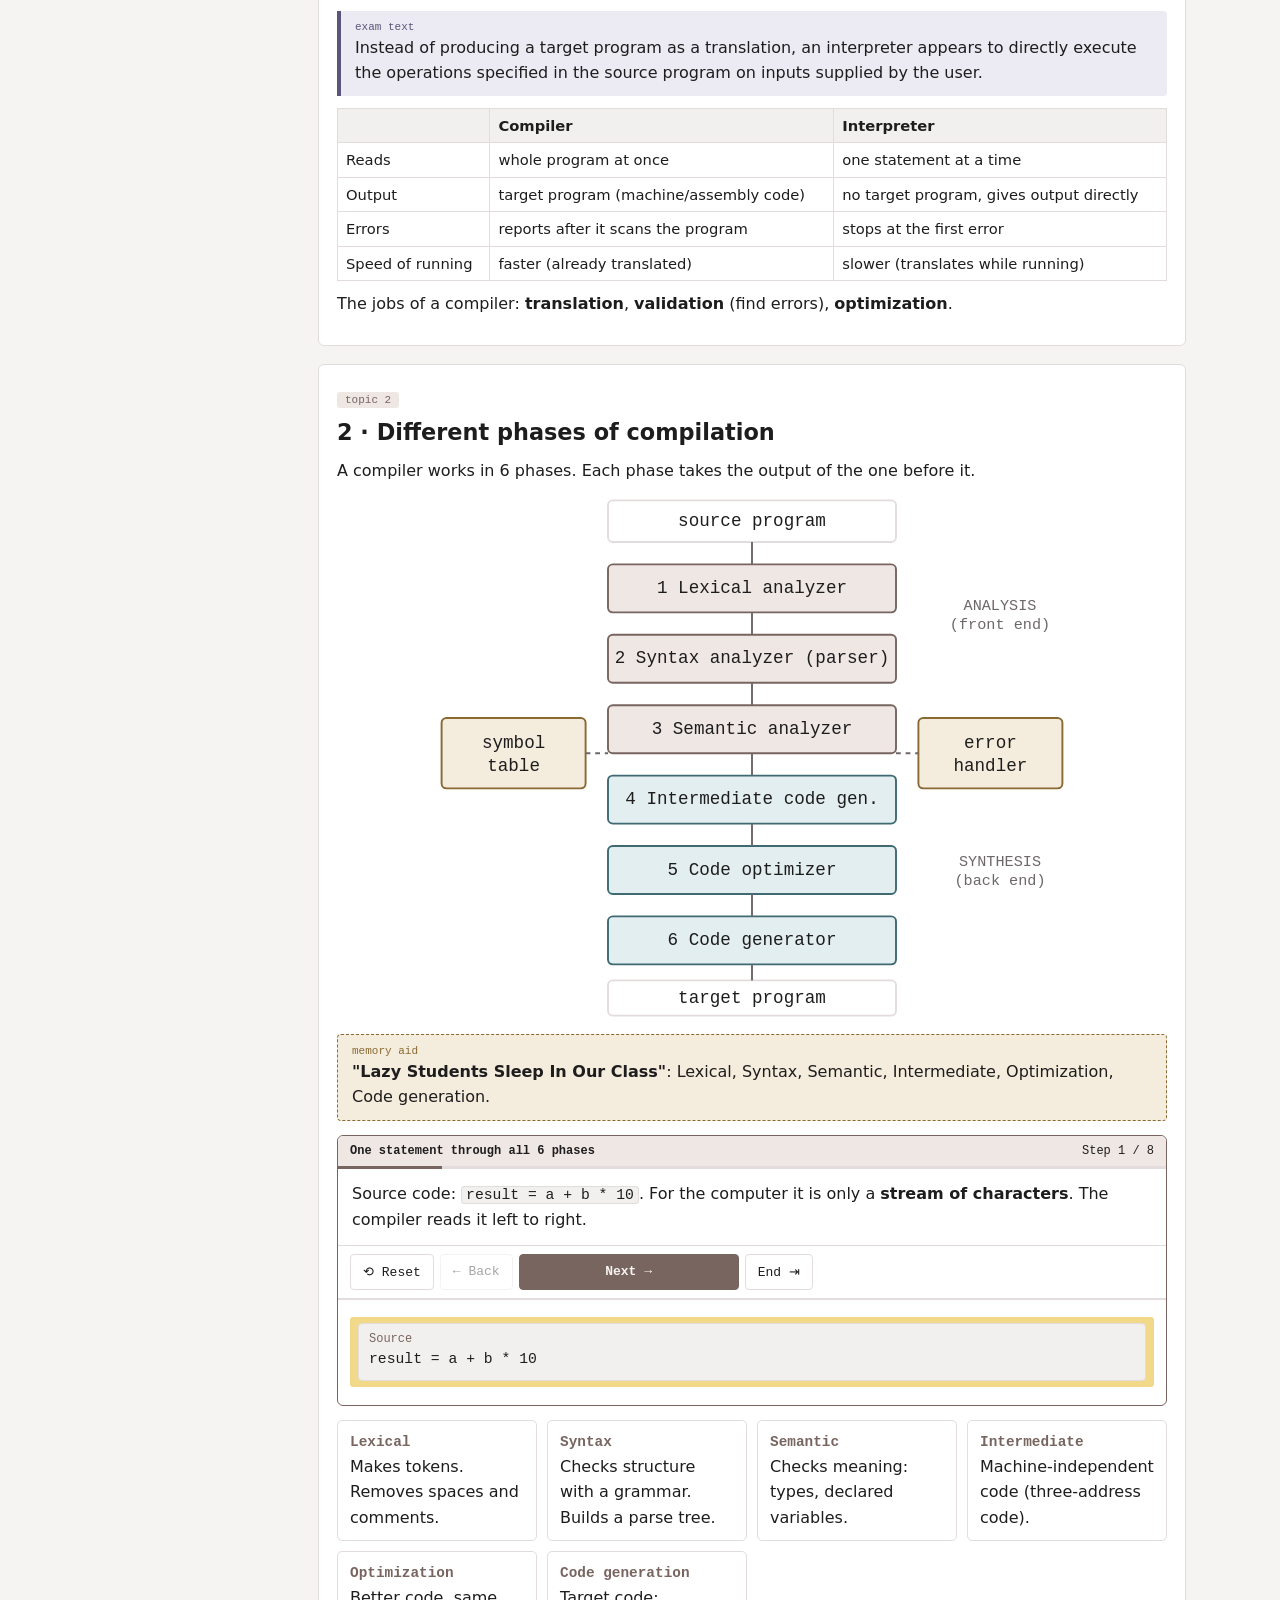
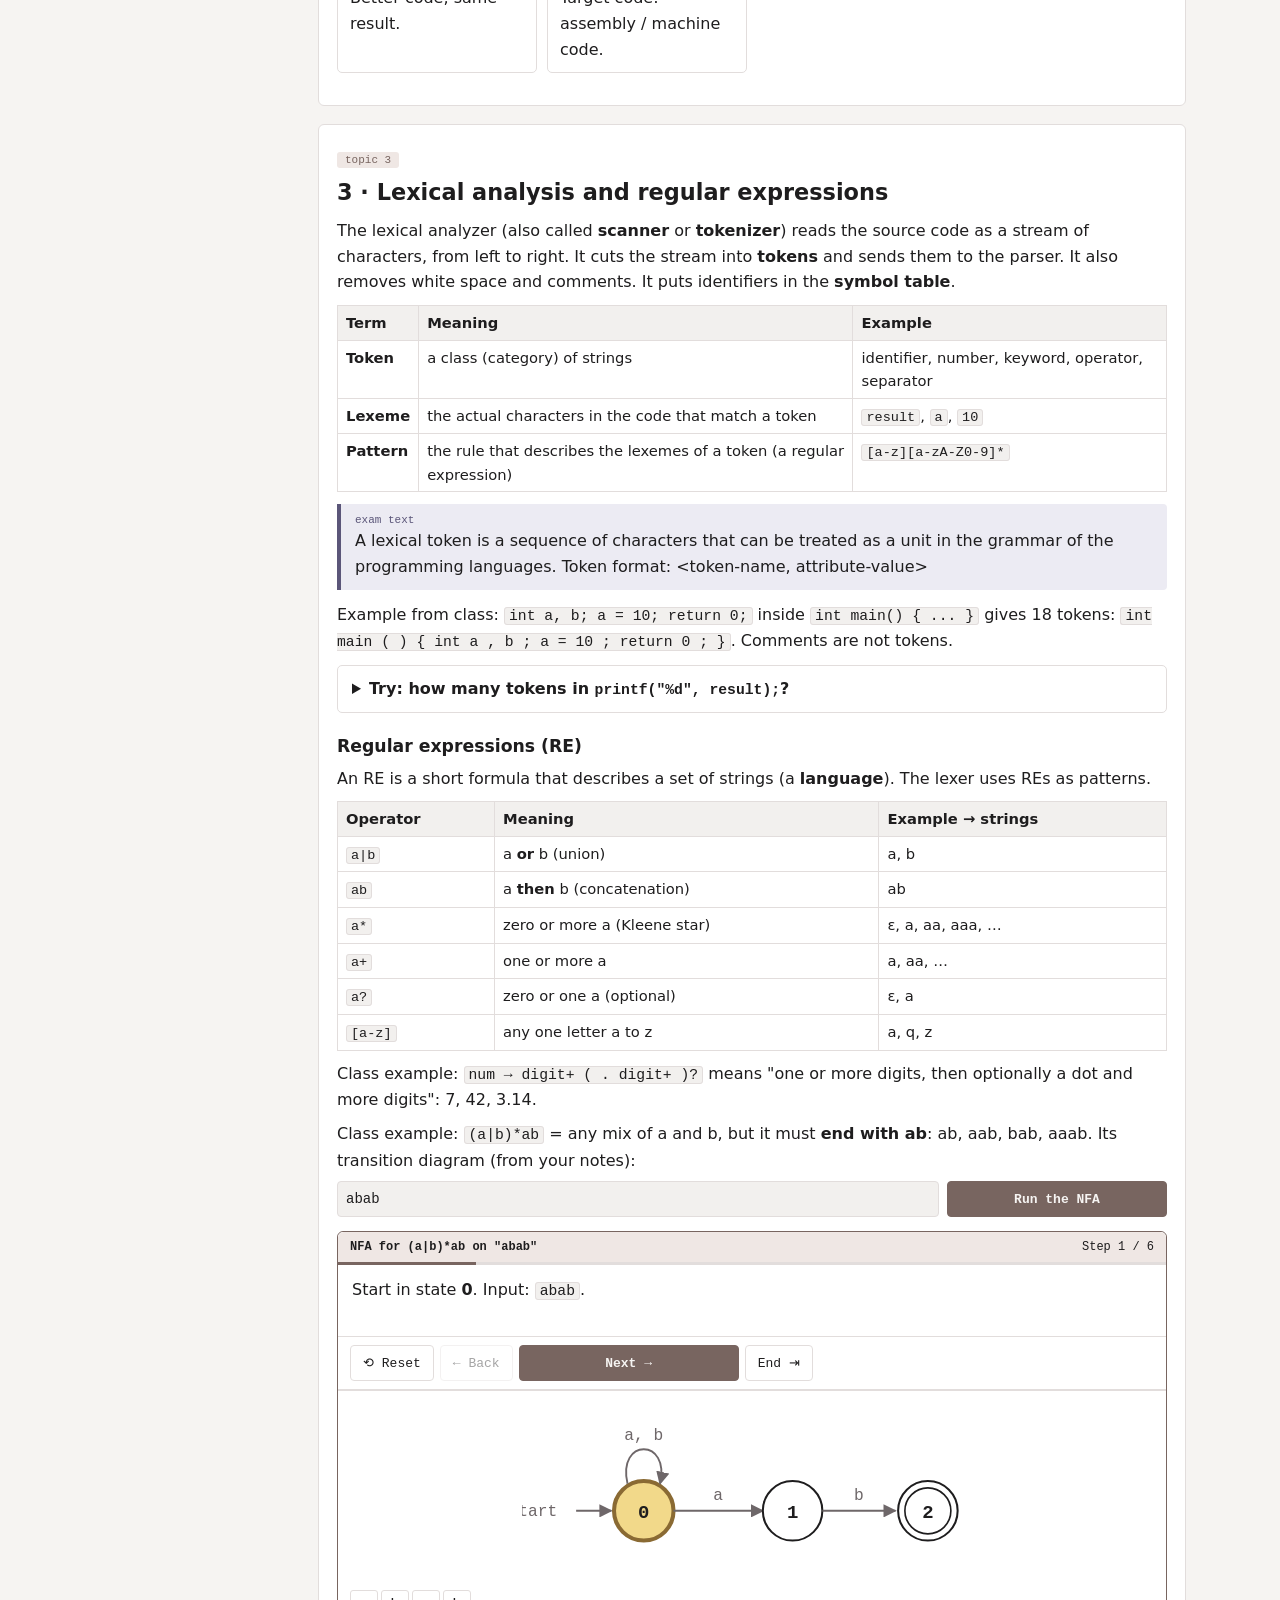
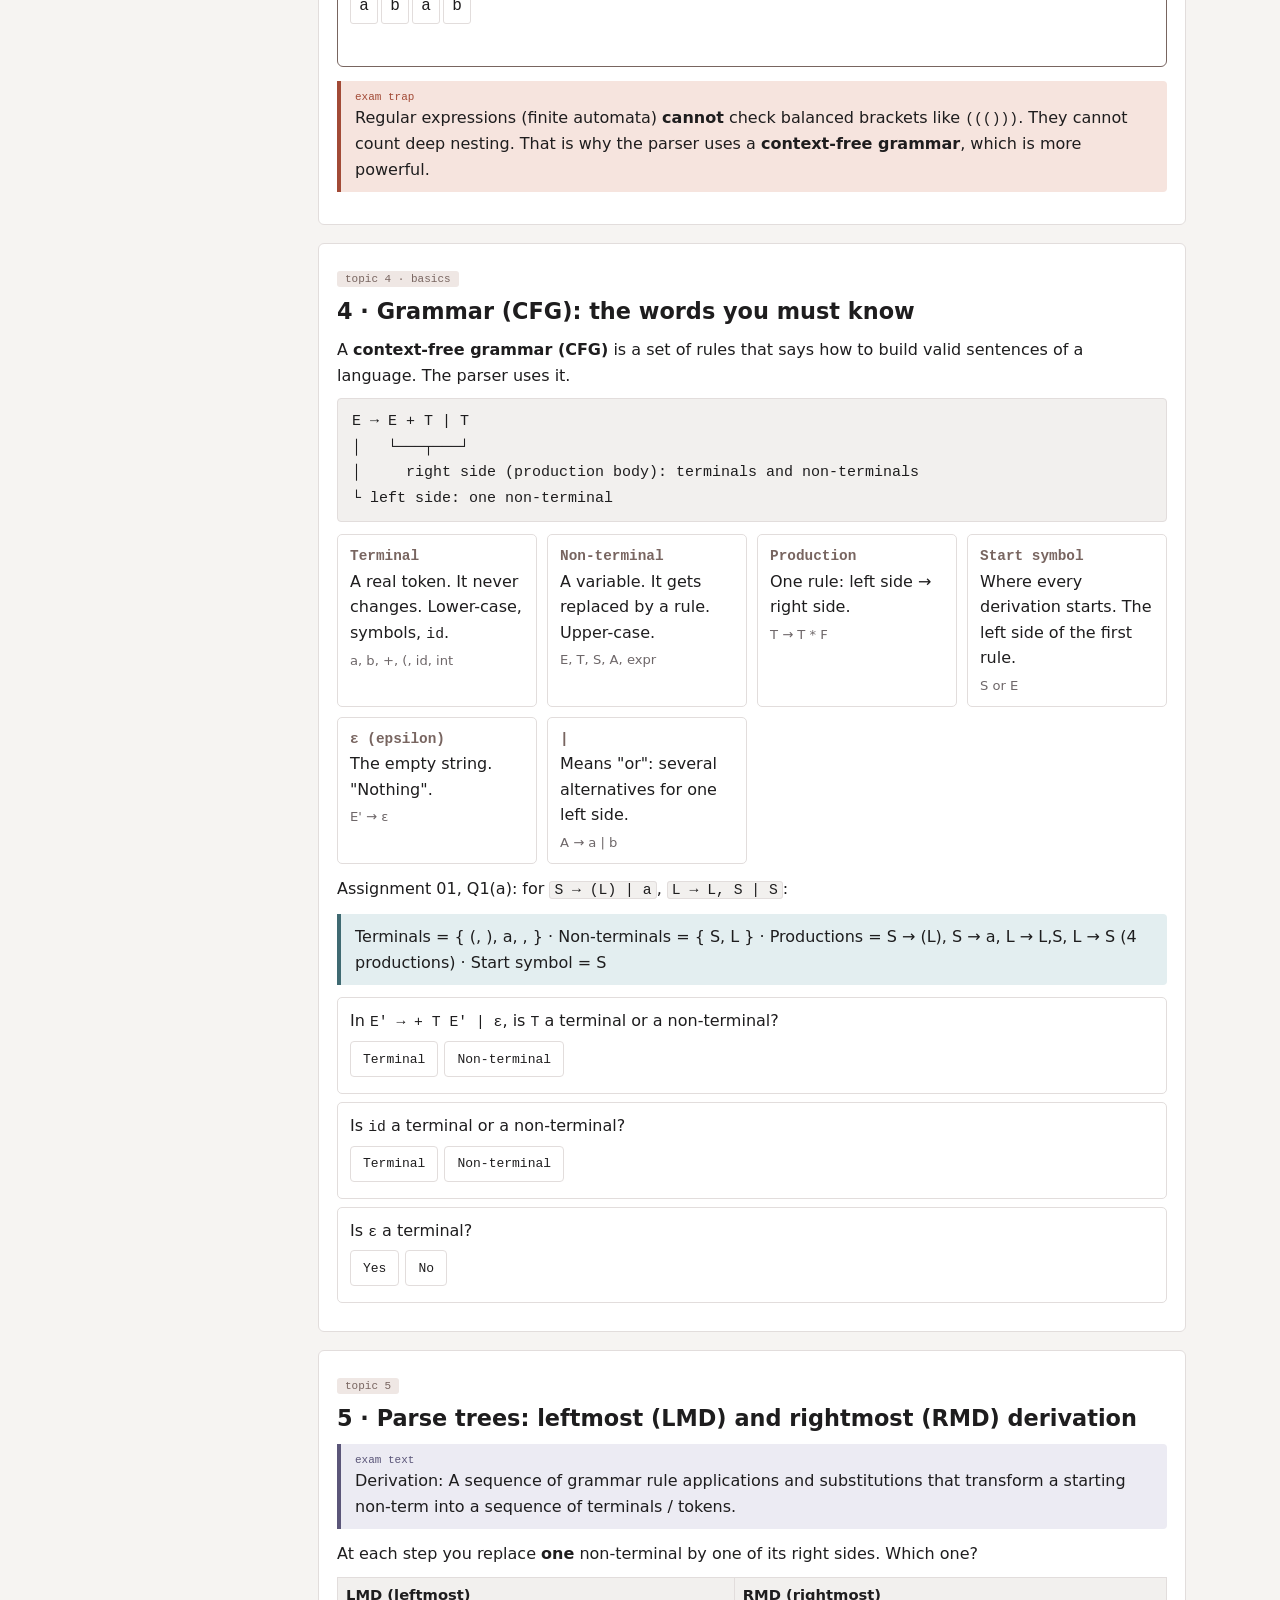
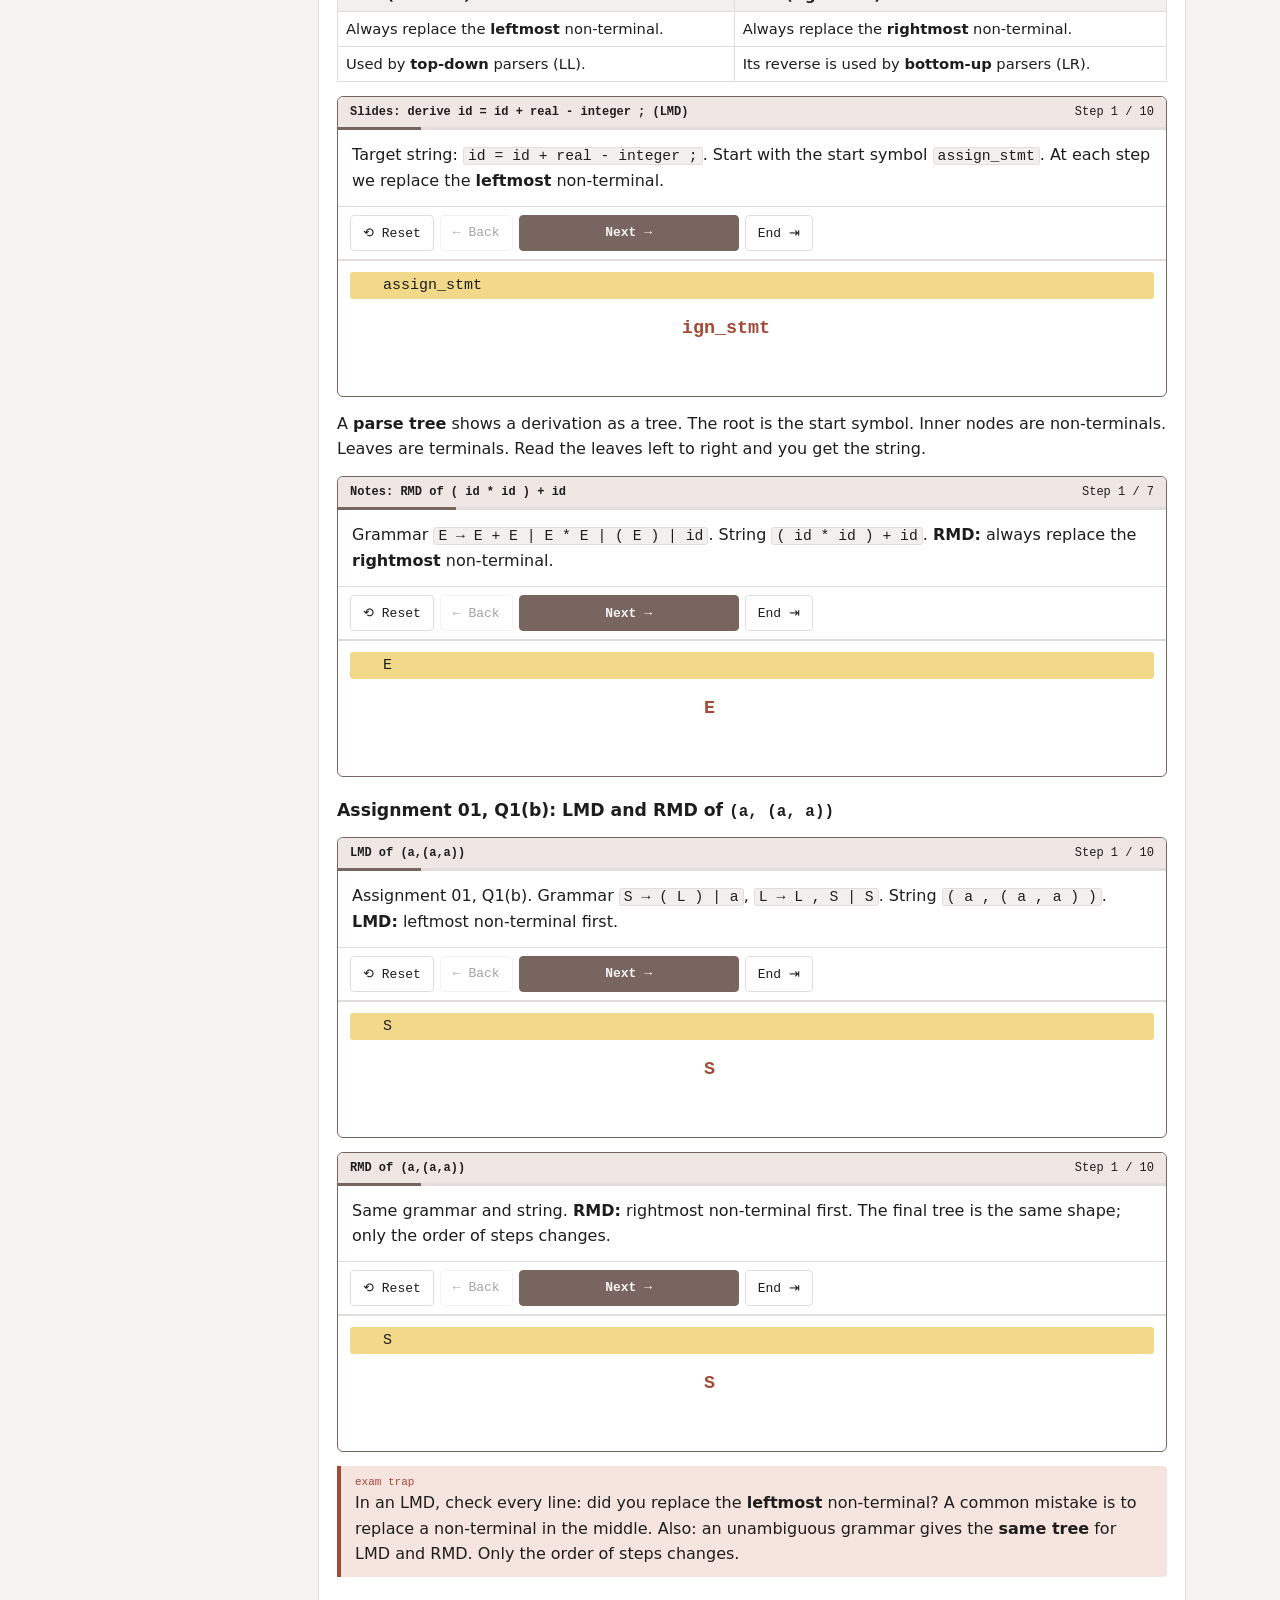
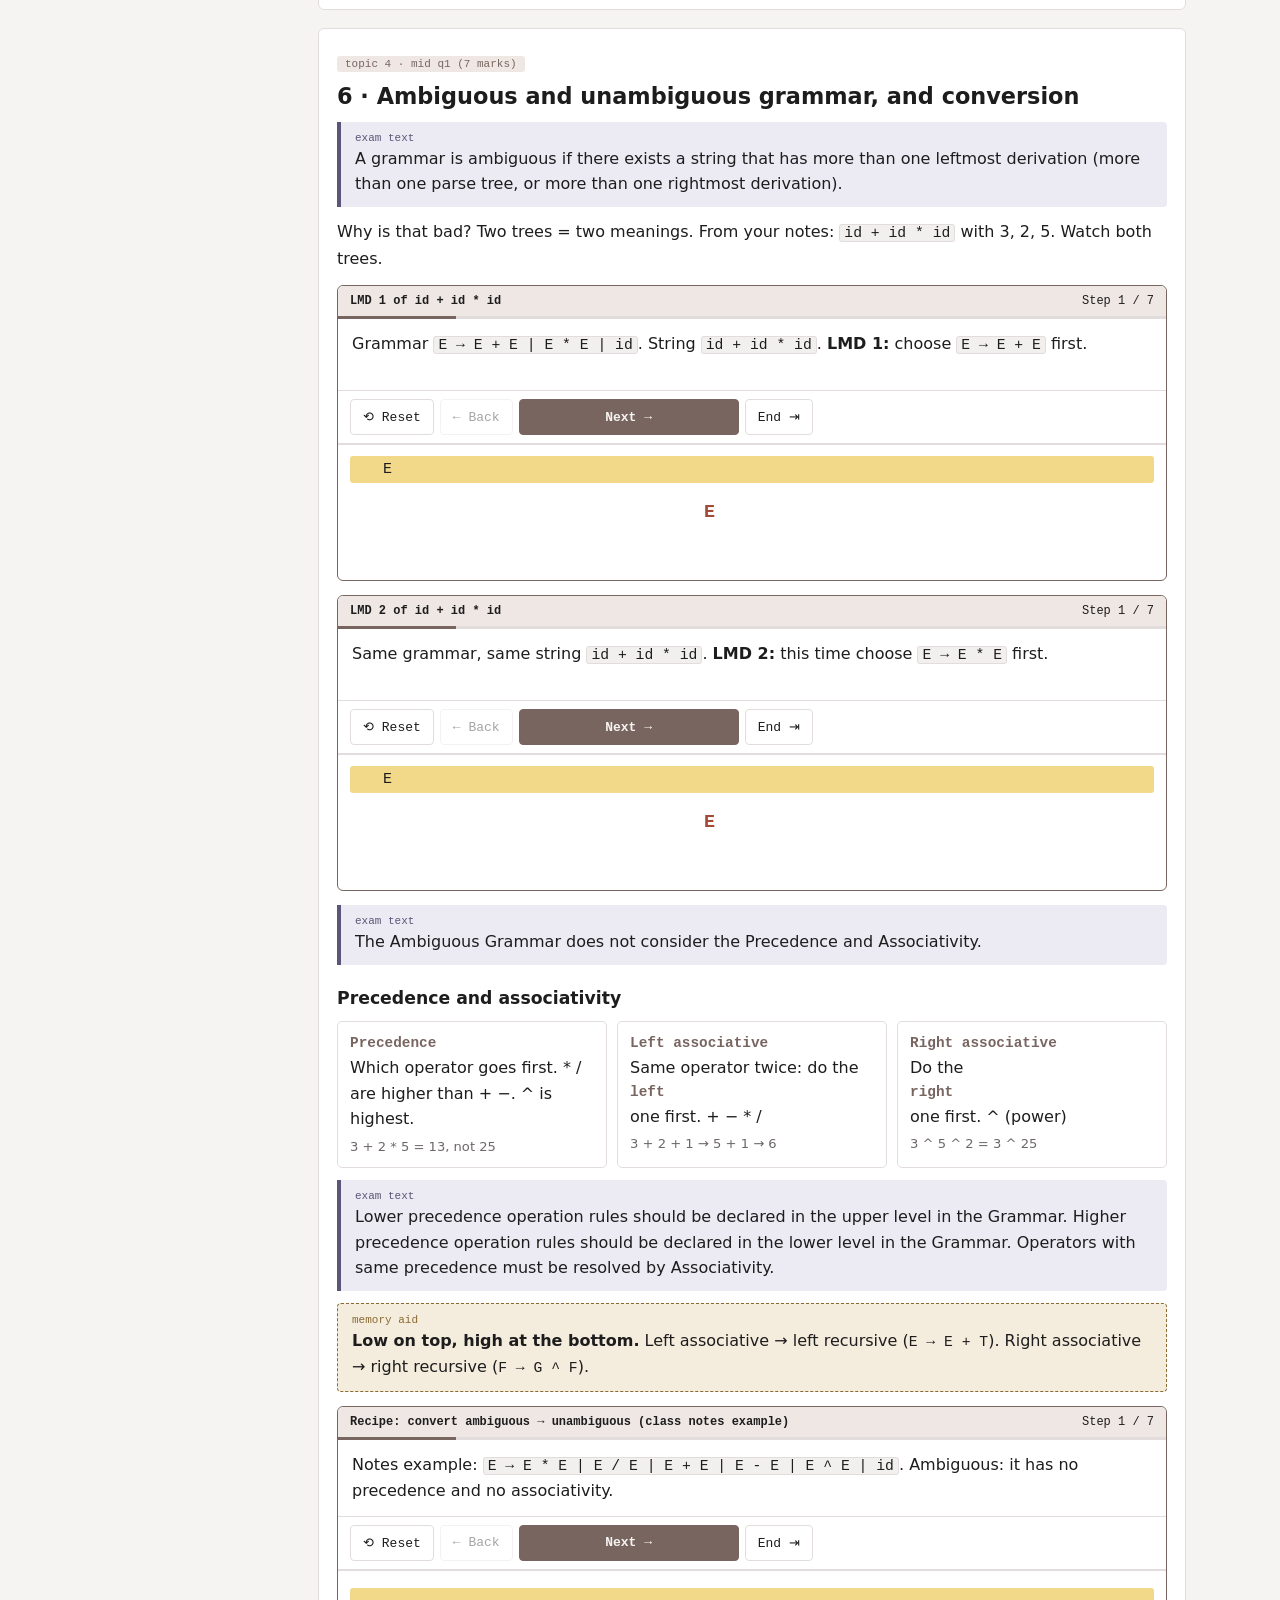
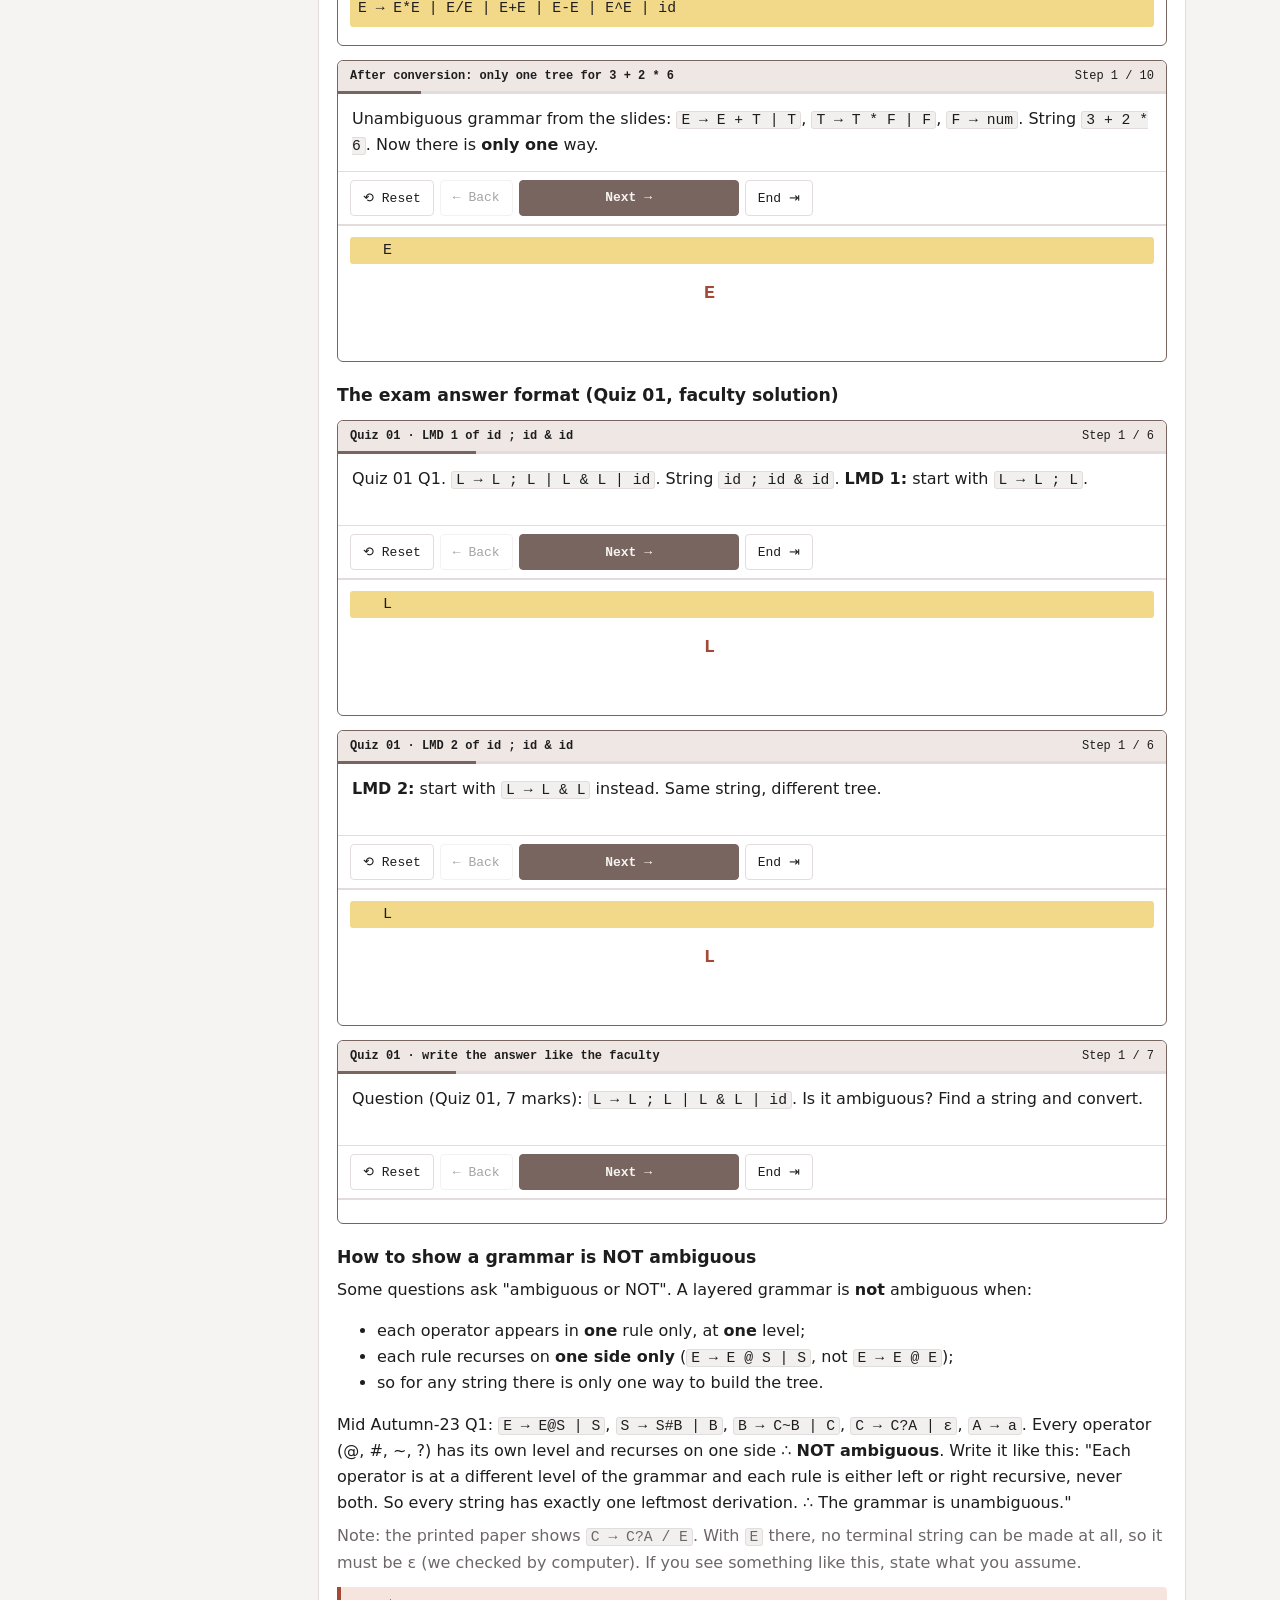
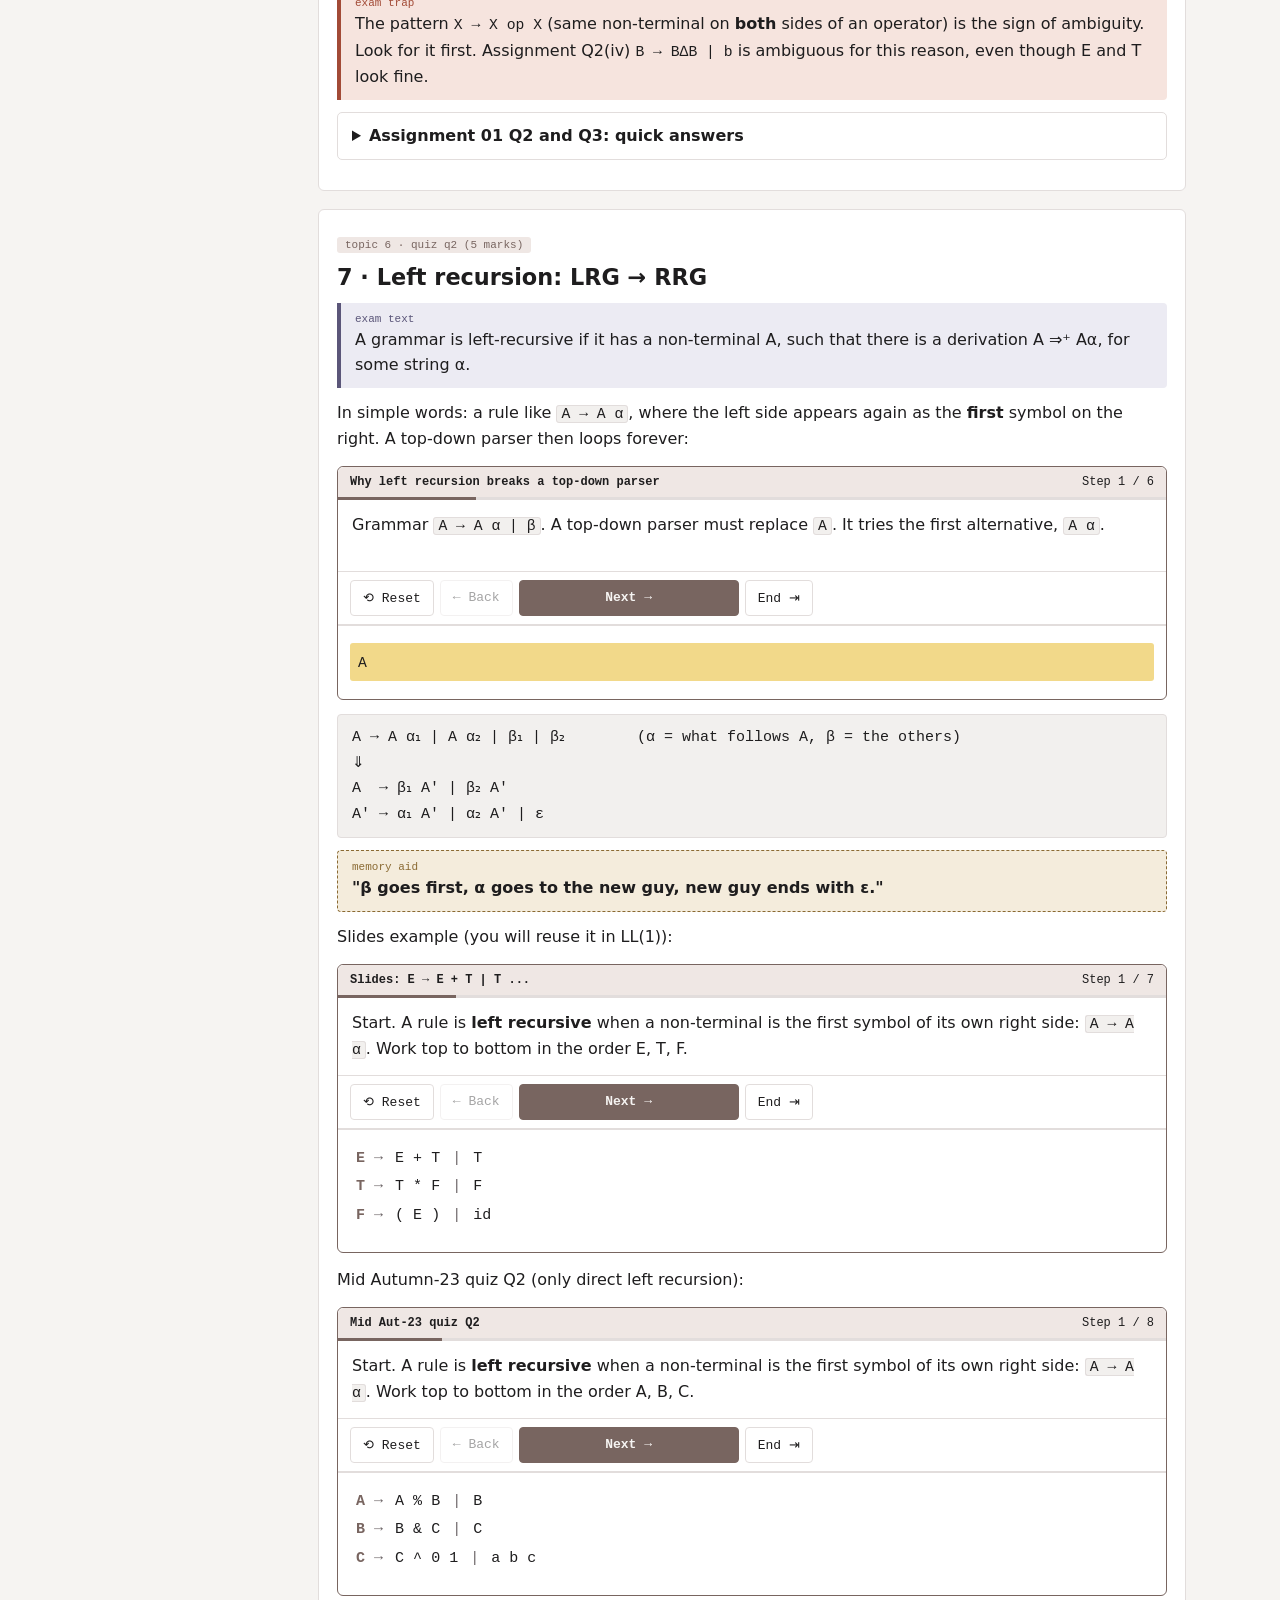
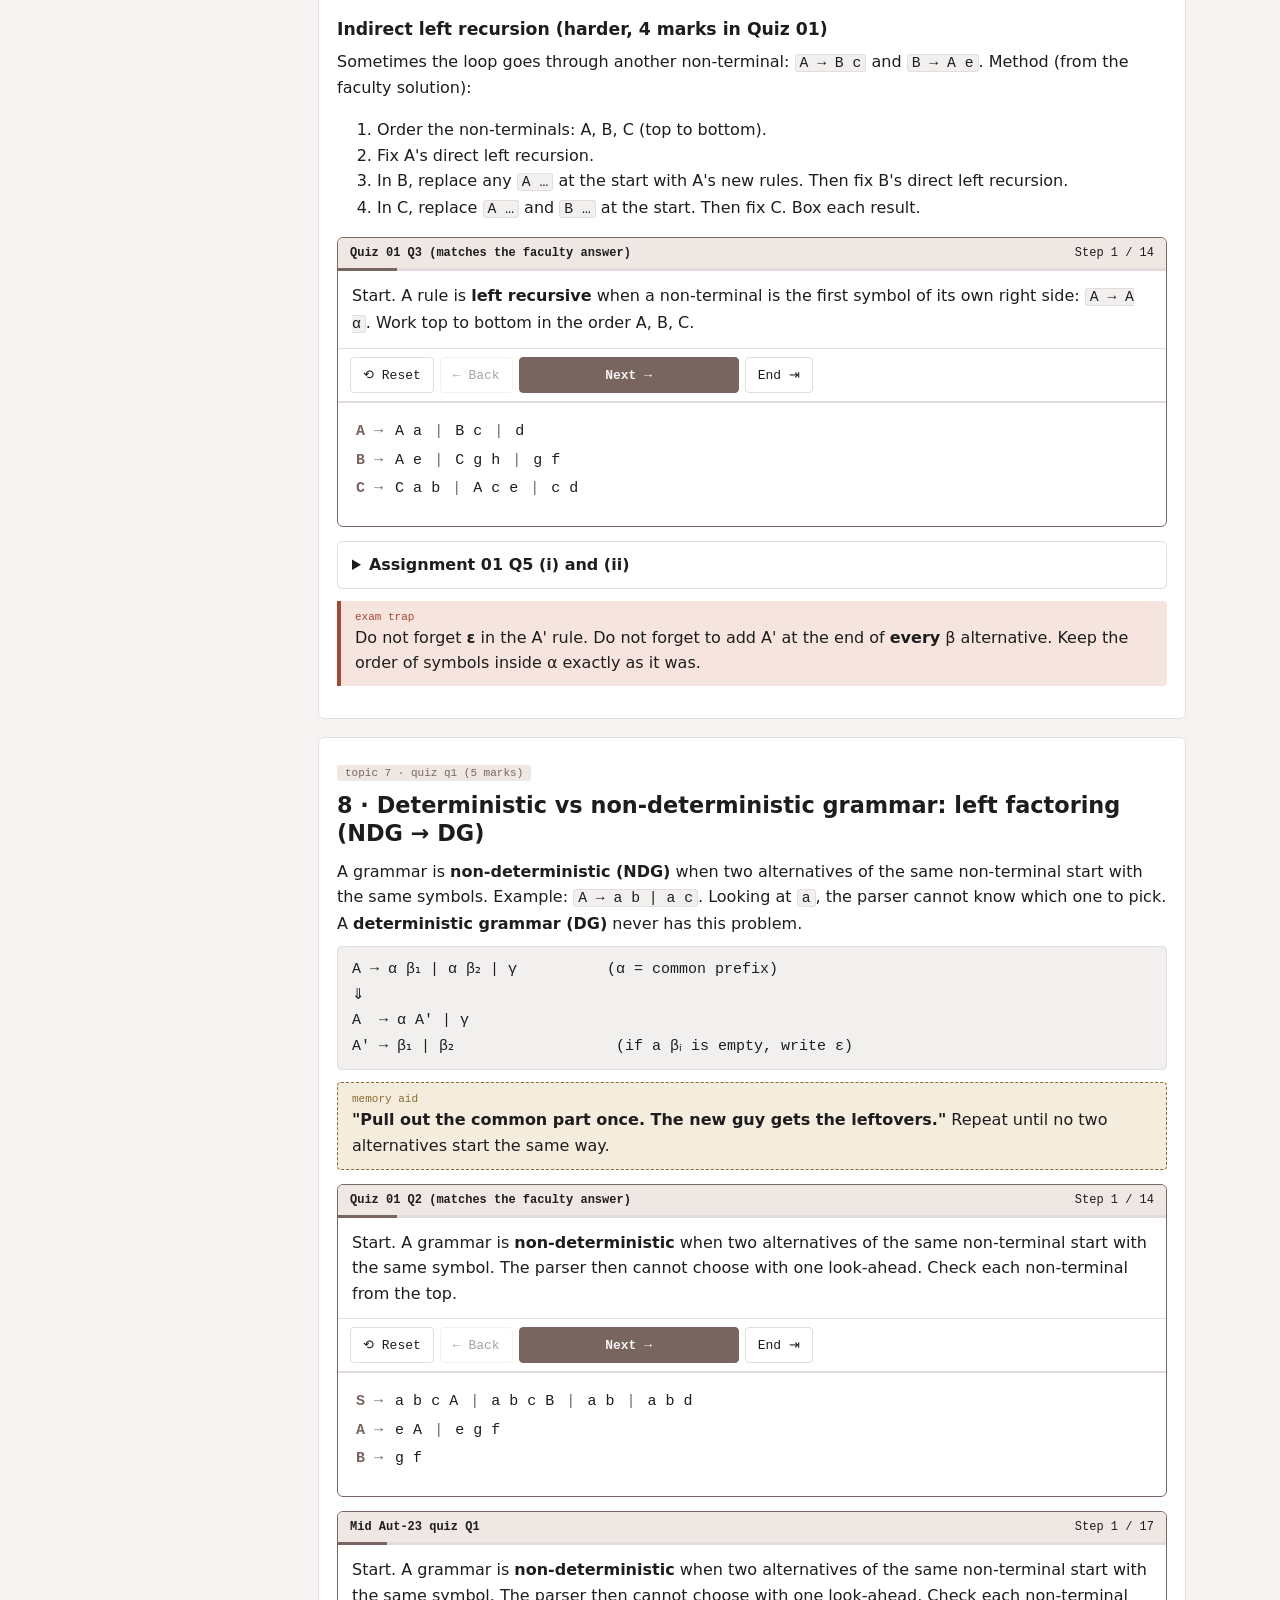
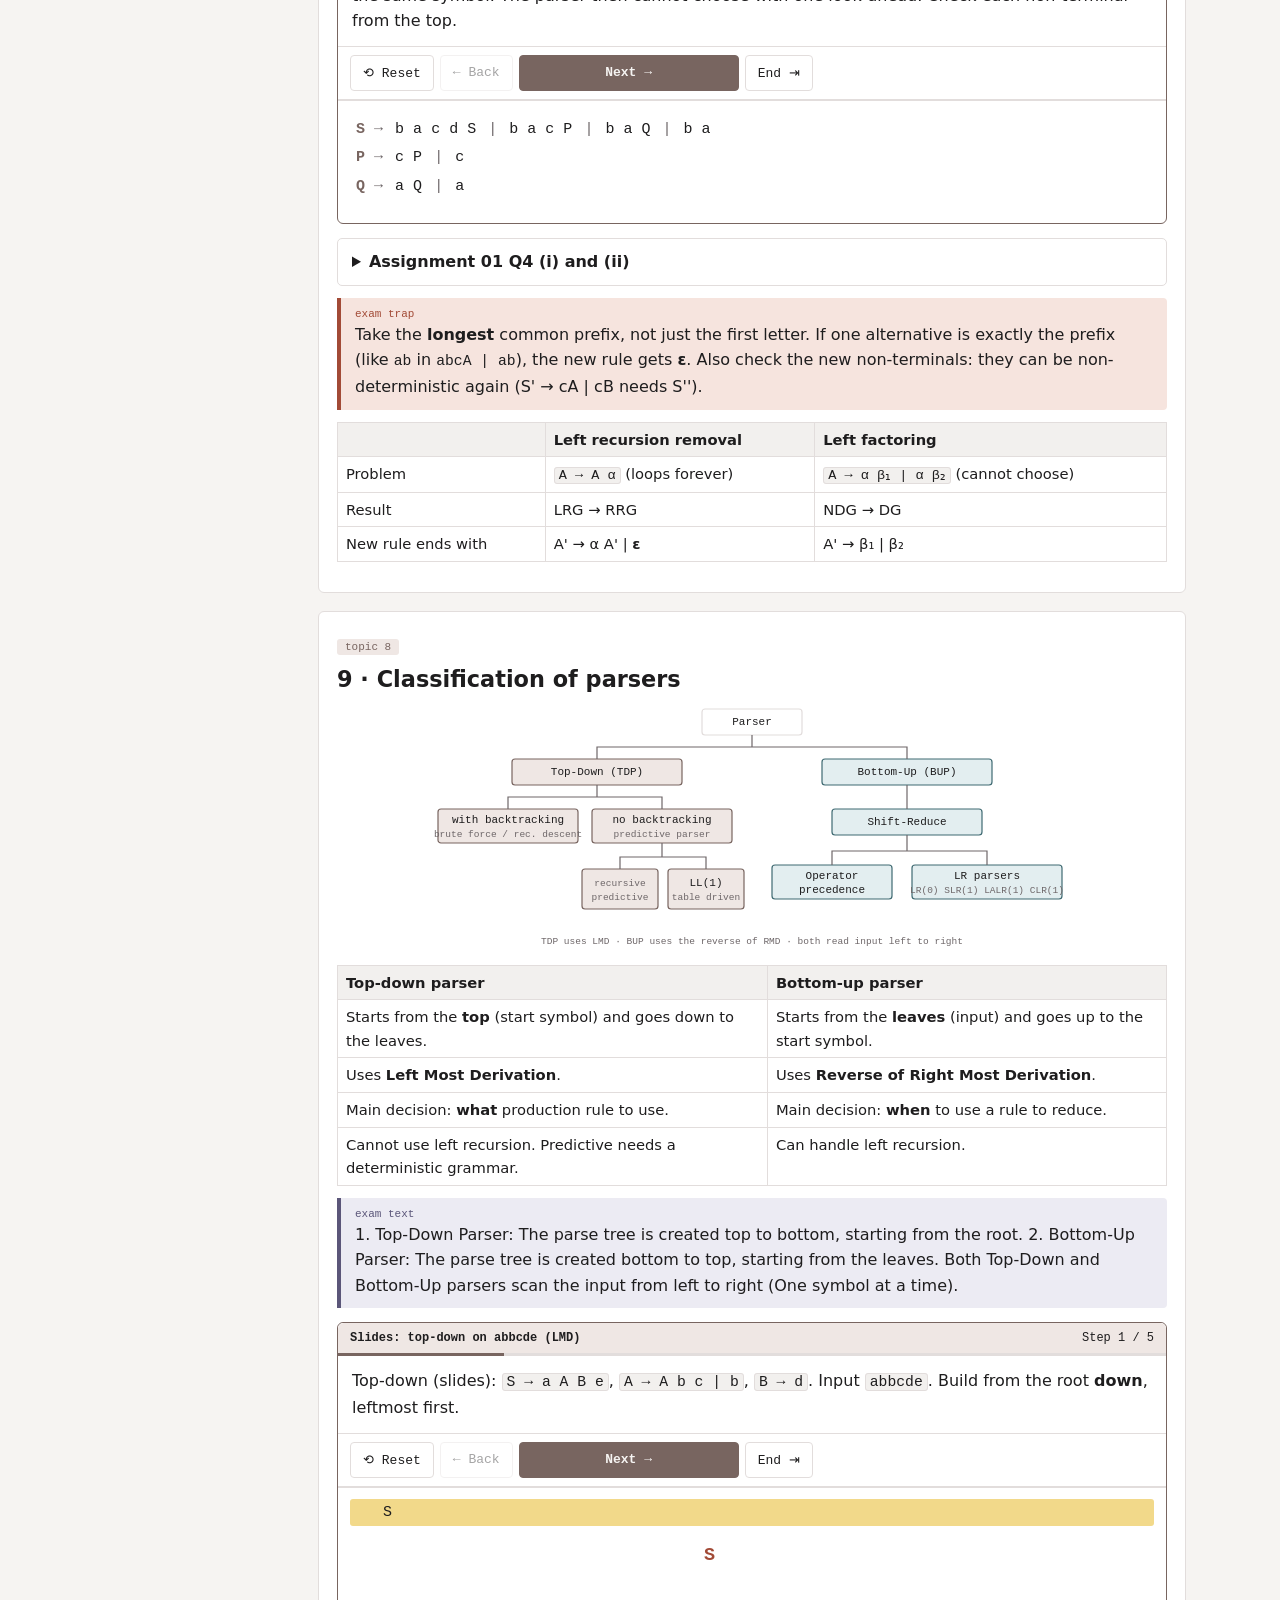
==== commit 97766951: "Solve every Autumn-23 question in section 16 Add Q1 (not ambiguous, with the C -> C?A | E typo noted" ====
--- a/index.html
+++ b/index.html
@@ -242,7 +242,7 @@
   <a href="#s13"><span class="n">13</span>table</a>
   <a href="#s14"><span class="n">14</span>parsing</a>
   <a href="#s15"><span class="n">15</span>conflicts</a>
-  <a href="#s16"><span class="n">16</span>past papers</a>
+  <a href="#s16"><span class="n">16</span>autumn-23 mid</a>
   <a href="#s16b"><span class="n">16b</span>summer-23 mid</a>
   <a href="#s17"><span class="n">17</span>practice paper</a>
   <a href="#s18"><span class="n">18</span>true/false</a>
@@ -584,7 +584,17 @@
 </section>
 
 <!-- 16 -->
-<section class="card" id="s16"><span class="tag">worked past papers</span><h2>16 · Past papers, fully solved</h2>
+<section class="card" id="s16"><span class="tag">worked past papers</span><h2>16 · Midterm Autumn 2023 (SET-A), fully solved</h2>
+<p>Autumn-23 SET-A (Ms. Nazma Sarker's course) had a 20-mark mid and a 10-mark quiz on the same paper, 1h30m. Every question is solved here.</p>
+<h3>Mid Autumn-23 Q1 [7]</h3>
+<p>Prove whether the following Grammar is Ambiguous or NOT. If the following grammar is ambiguous, convert it to unambiguous form.</p>
+<div class="formula">E → E@S | S
+S → S#B | B
+B → C~B | C
+C → C?A | E
+A → a</div>
+<div class="stepper-host" data-deriv="aut23" data-title="Aut-23 Q1 · one LMD of ? a # ? a (only one exists)"></div>
+<div class="stepper-host" data-notes="aut23q1" data-title="Aut-23 Q1 · write the answer"></div>
 <h3>Mid Autumn-23 Q2 [8]</h3>
 <p>Write the First() and Follow() of the following Grammar. Draw LL(1) Parsing Table and Parse the string <code>( ) g c c d c e</code> showing all steps. If parsing is not possible, point out the reasons. V = {E, U, V, W, X, Y}, T = {c, d, e, (, ), g, ε}, S = {E}</p>
 <div class="formula">E → cUVW | XYE
@@ -602,7 +612,18 @@
 <div class="cls" data-a="F" data-why="FOLLOW sets are computed from where a symbol appears on right sides. Left recursion does not stop this. (Same note as (c).)"><div class="q">(d) From LRG grammar complete Follow set can't be found.</div><button data-v="T">True</button><button data-v="F">False</button><div class="fb"></div></div>
 <div class="cls" data-a="F" data-why="Brute force = top-down parsing with backtracking."><div class="q">(e) Brute Force Parser is a BUP.</div><button data-v="T">True</button><button data-v="F">False</button><div class="fb"></div></div>
 <p class="muted">(c) and (d) are not settled by the slides. The answers above are the textbook view, which the computer check agrees with. Always write a one-line reason, so you earn marks either way.</p>
-<h3>Mid Autumn-23 quiz Q1 and Q2</h3><p>Solved step by step in lessons 7 and 8.</p>
+<h3>Autumn-23 Quiz Q1 [5]: NDG → DG</h3>
+<div class="formula">S → bacdS | bacP | baQ | ba
+P → cP | c
+Q → aQ | a</div>
+<div class="stepper-host" data-conv="lf" data-g="midlf" data-title="Aut-23 quiz Q1"></div>
+<div class="key"><b>Final:</b> <code>S → baS'</code> · <code>S' → cS'' | Q | ε</code> · <code>S'' → dS | P</code> · <code>P → cP'</code> · <code>P' → P | ε</code> · <code>Q → aQ'</code> · <code>Q' → Q | ε</code></div>
+<h3>Autumn-23 Quiz Q2 [5]: LRG → RRG</h3>
+<div class="formula">A → A%B | B
+B → B&C | C
+C → C^01 | abc</div>
+<div class="stepper-host" data-conv="lr" data-g="midlr" data-title="Aut-23 quiz Q2"></div>
+<div class="key"><b>Final:</b> <code>A → BA'</code> · <code>A' → %BA' | ε</code> · <code>B → CB'</code> · <code>B' → &CB' | ε</code> · <code>C → abcC'</code> · <code>C' → ^01C' | ε</code></div>
 <h3>Extra LL(1) drill (from Assignment 01's grammar)</h3>
 <p>Assignment Q1 grammar <code>S → (L) | a</code>, <code>L → L, S | S</code> is left recursive. Remove it first: <code>L → S L'</code>, <code>L' → , S L' | ε</code>. Then:</p>
 <div class="stepper-host" data-ll1="full" data-g="drill" data-input="( a , ( a , a ) )" data-title="Drill: parse (a,(a,a))"></div>
@@ -1225,6 +1246,9 @@
   ppA: { start: 'S', nts: ['S'], mode: 'L',
     seq: [['S', 'S # S'], ['S', 'a'], ['S', 'S & S'], ['S', 'a'], ['S', 'a']],
     intro: 'Practice Q1. <code>S → S # S | S & S | ( S ) | a</code>. String <code>a # a & a</code>. <b>LMD 1</b>.' },
+  aut23: { start: 'E', nts: ['E', 'S', 'B', 'C', 'A'], mode: 'L',
+    seq: [['E', 'S'], ['S', 'S # B'], ['S', 'B'], ['B', 'C'], ['C', 'C ? A'], ['C', 'ε'], ['A', 'a'], ['B', 'C'], ['C', 'C ? A'], ['C', 'ε'], ['A', 'a']],
+    intro: 'Autumn-23 Q1 (reading the last C rule as <code>C → C ? A | ε</code>). String <code>? a # ? a</code>. Watch: at every step only <b>one</b> rule can work.' },
   s23a: { start: 'S', nts: ['S', 'A', 'B', 'C'], mode: 'L',
     seq: [['S', 'A'], ['A', 'B'], ['B', 'B # B'], ['B', 'C'], ['C', 'i'], ['B', 'B # B'], ['B', 'C'], ['C', 'i'], ['B', 'C'], ['C', 'i']],
     intro: 'Summer-23 Q1. String <code>i # i # i</code>. <b>LMD 1:</b> the first <code>B → B # B</code> puts the <b>second</b> # inside its right B.' },
@@ -1310,6 +1334,13 @@
     { msg: '<b>Proof idea (one-to-one mapping).</b> Every derivation step A ⇒ αβᵢ in the old grammar becomes exactly two steps A ⇒ αA\' ⇒ αβᵢ in the new one, and back. So each parse tree maps to exactly one parse tree. The <b>number</b> of trees for every string stays the same.', html: '<p><b>Proof:</b> each use of A → αβᵢ ↔ A → αA\' then A\' → βᵢ (one-to-one). So every string keeps the same number of parse trees. If a string had 2 trees before, it has 2 trees after.</p>' },
     { msg: '<b>Conclusion.</b> Ambiguity comes from missing precedence/associativity (the X → X op X shape), not from common prefixes. Determinism and ambiguity are different properties.', html: '<p class="concl"><b>∴ Yes, it can be proved: "Determinism does not change ambiguity of a grammar."</b> To remove ambiguity you must restructure the grammar with precedence levels (lesson 6). Note: an ambiguous grammar can never be LL(1), even after left factoring.</p>' },
   ],
+  aut23q1: [
+    { msg: 'Read the grammar level by level. Each level has <b>one</b> operator: @ in E, # in S, ~ in B, ? in C.', html: '<div class="formula">E → E @ S | S\nS → S # B | B\nB → C ~ B | C\nC → C ? A | E   (printed)\nA → a</div>' },
+    { msg: 'Check the printed last rule <code>C → C ? A | E</code>. C can only become <code>C ? A</code> (needs another C) or <code>E</code> (goes back up to the top). There is no way to finish with only terminals. So the grammar as printed makes <b>no strings at all</b>. It must be a typo for ε. Write this assumption.', html: '<p class="muted">[Assuming the last rule is C → C ? A | ε, because with E the grammar generates no terminal string]</p>' },
+    { msg: 'Look for the ambiguity pattern <code>X → X op X</code> (the same non-terminal on <b>both</b> sides of an operator). E → E @ S: left side only. S → S # B: left only. B → C ~ B: right only. C → C ? A: left only. <b>None</b> has it.', html: '<p>No rule has the form X → X op X. Each rule recurses on one side only.</p>' },
+    { msg: 'Each operator lives on exactly <b>one</b> level, so its precedence is fixed. Each rule recurses on one side, so its associativity is fixed. So for every string there is only one way to build the tree. (The stepper above shows one example: only one rule fits at each step.)', html: '<p>Each operator appears in exactly one rule at one level ∴ its precedence and associativity are fixed ∴ every string has exactly one leftmost derivation.</p>' },
+    { msg: 'Write the conclusion. Add the precedence table: it shows you understood the structure, and the question gives 7 marks.', html: '<p class="concl"><b>∴ The grammar is NOT ambiguous.</b> No conversion is needed.</p><div class="tscroll"><table><thead><tr><th>Operator</th><th>Precedence</th><th>Associativity</th></tr></thead><tbody><tr><td>@</td><td>1 (lowest)</td><td>left (E → E @ S)</td></tr><tr><td>#</td><td>2</td><td>left (S → S # B)</td></tr><tr><td>~</td><td>3</td><td>right (B → C ~ B)</td></tr><tr><td>?</td><td>4 (highest)</td><td>left (C → C ? A)</td></tr></tbody></table></div>' },
+  ],
 };
 /* ===== Rendering + interactivity ===== */
 const $ = (s, r = document) => r.querySelector(s);
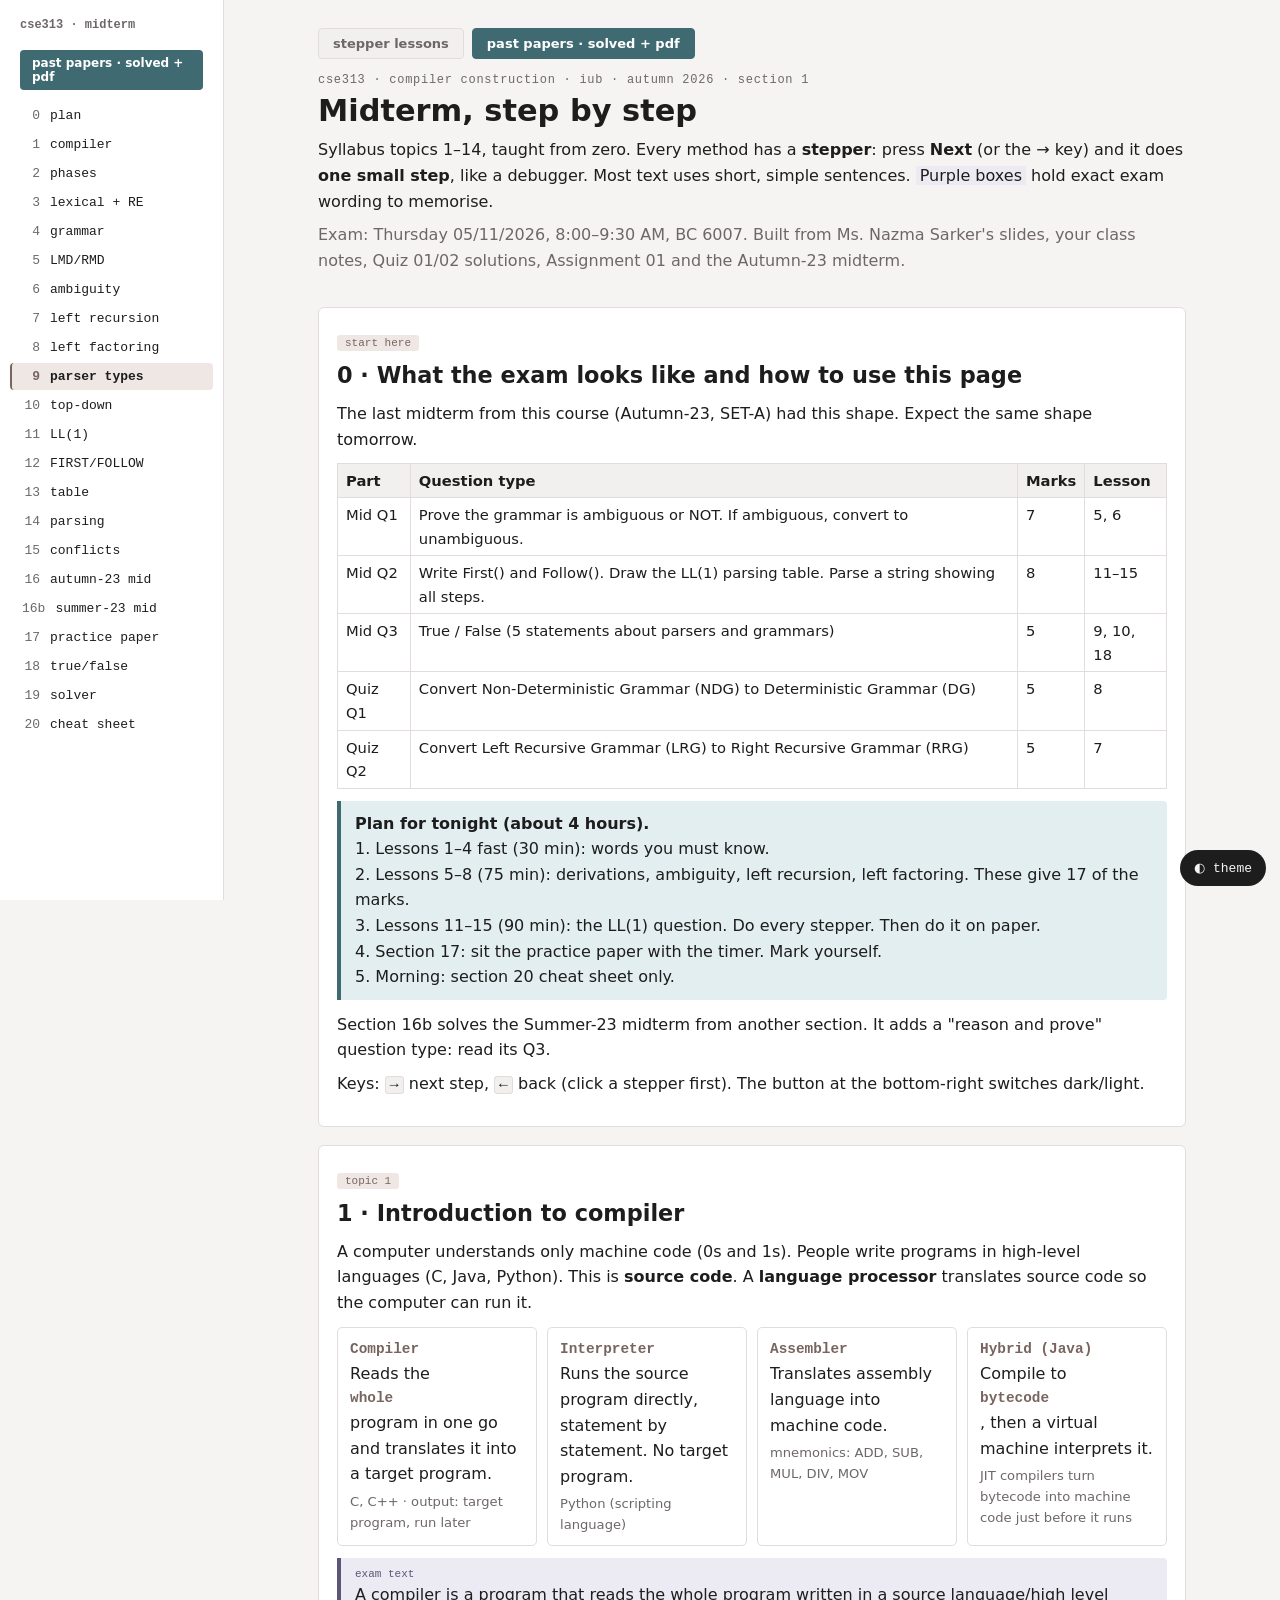
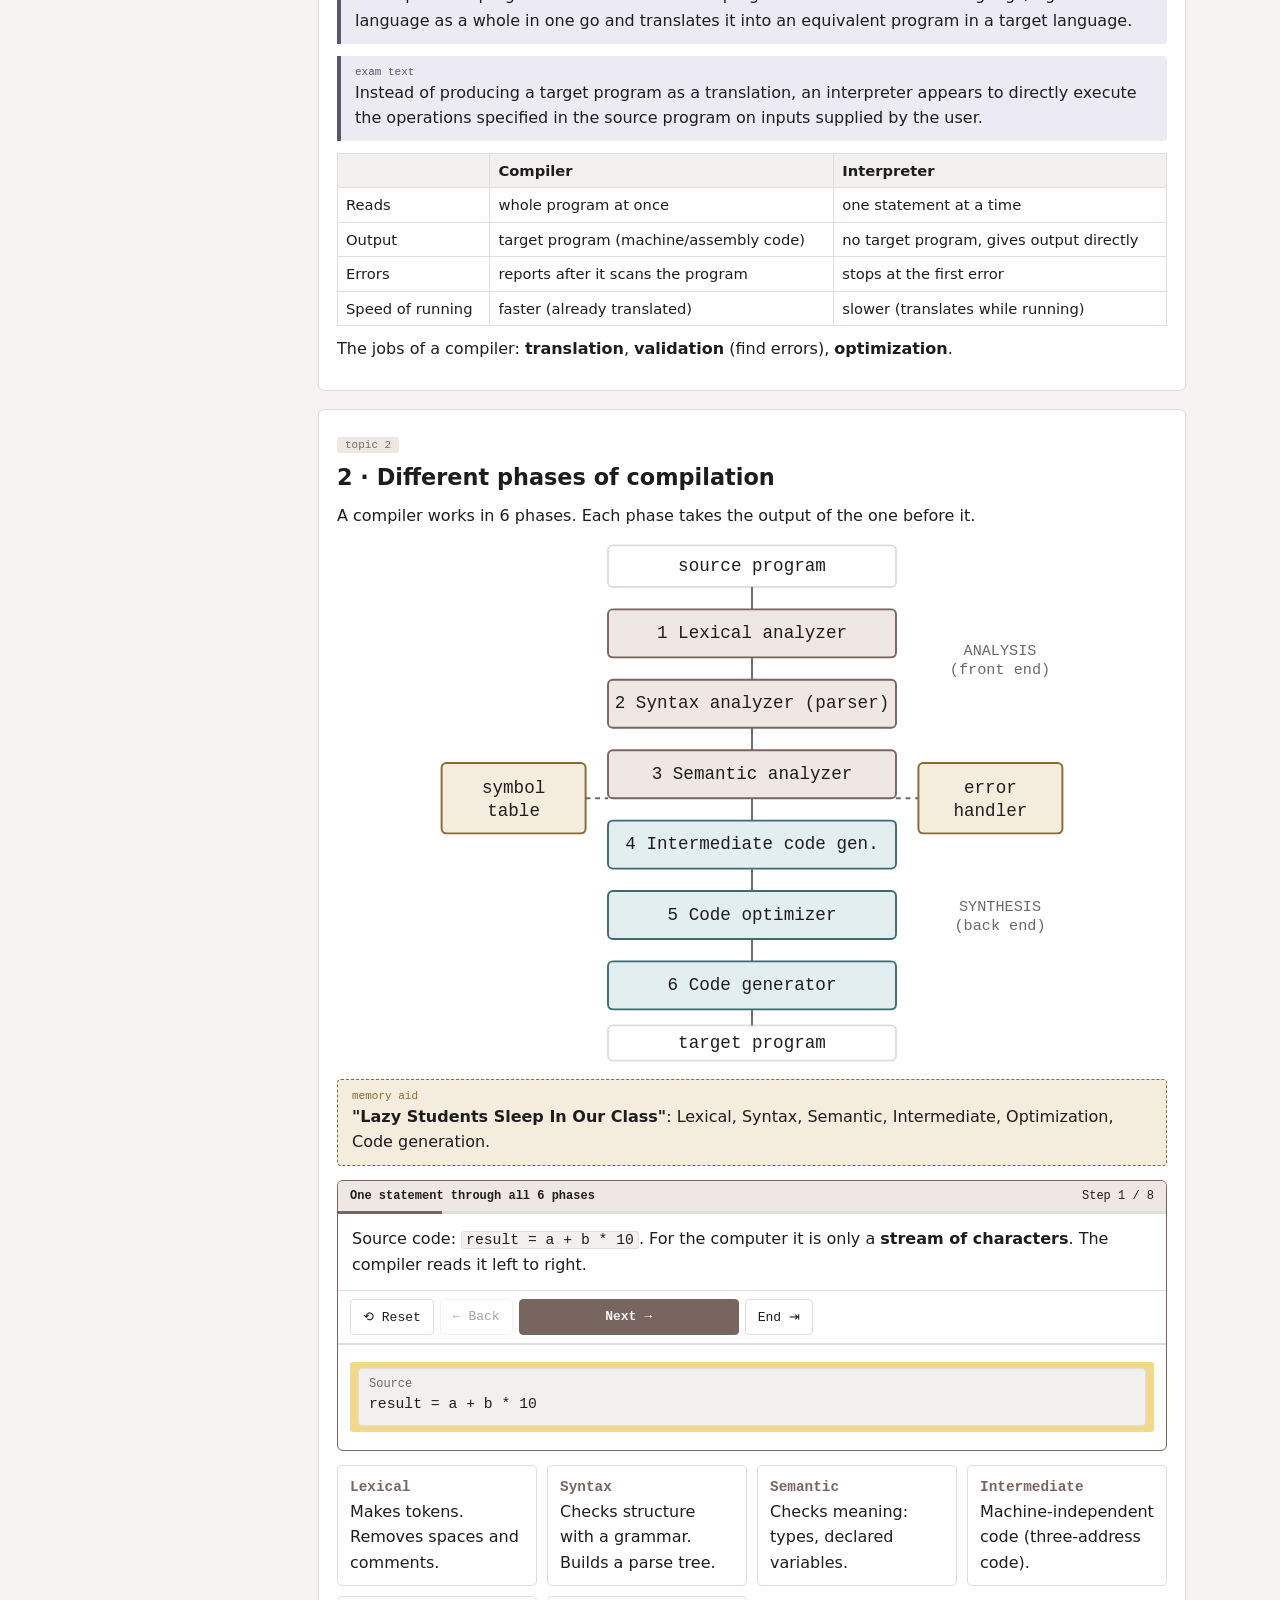
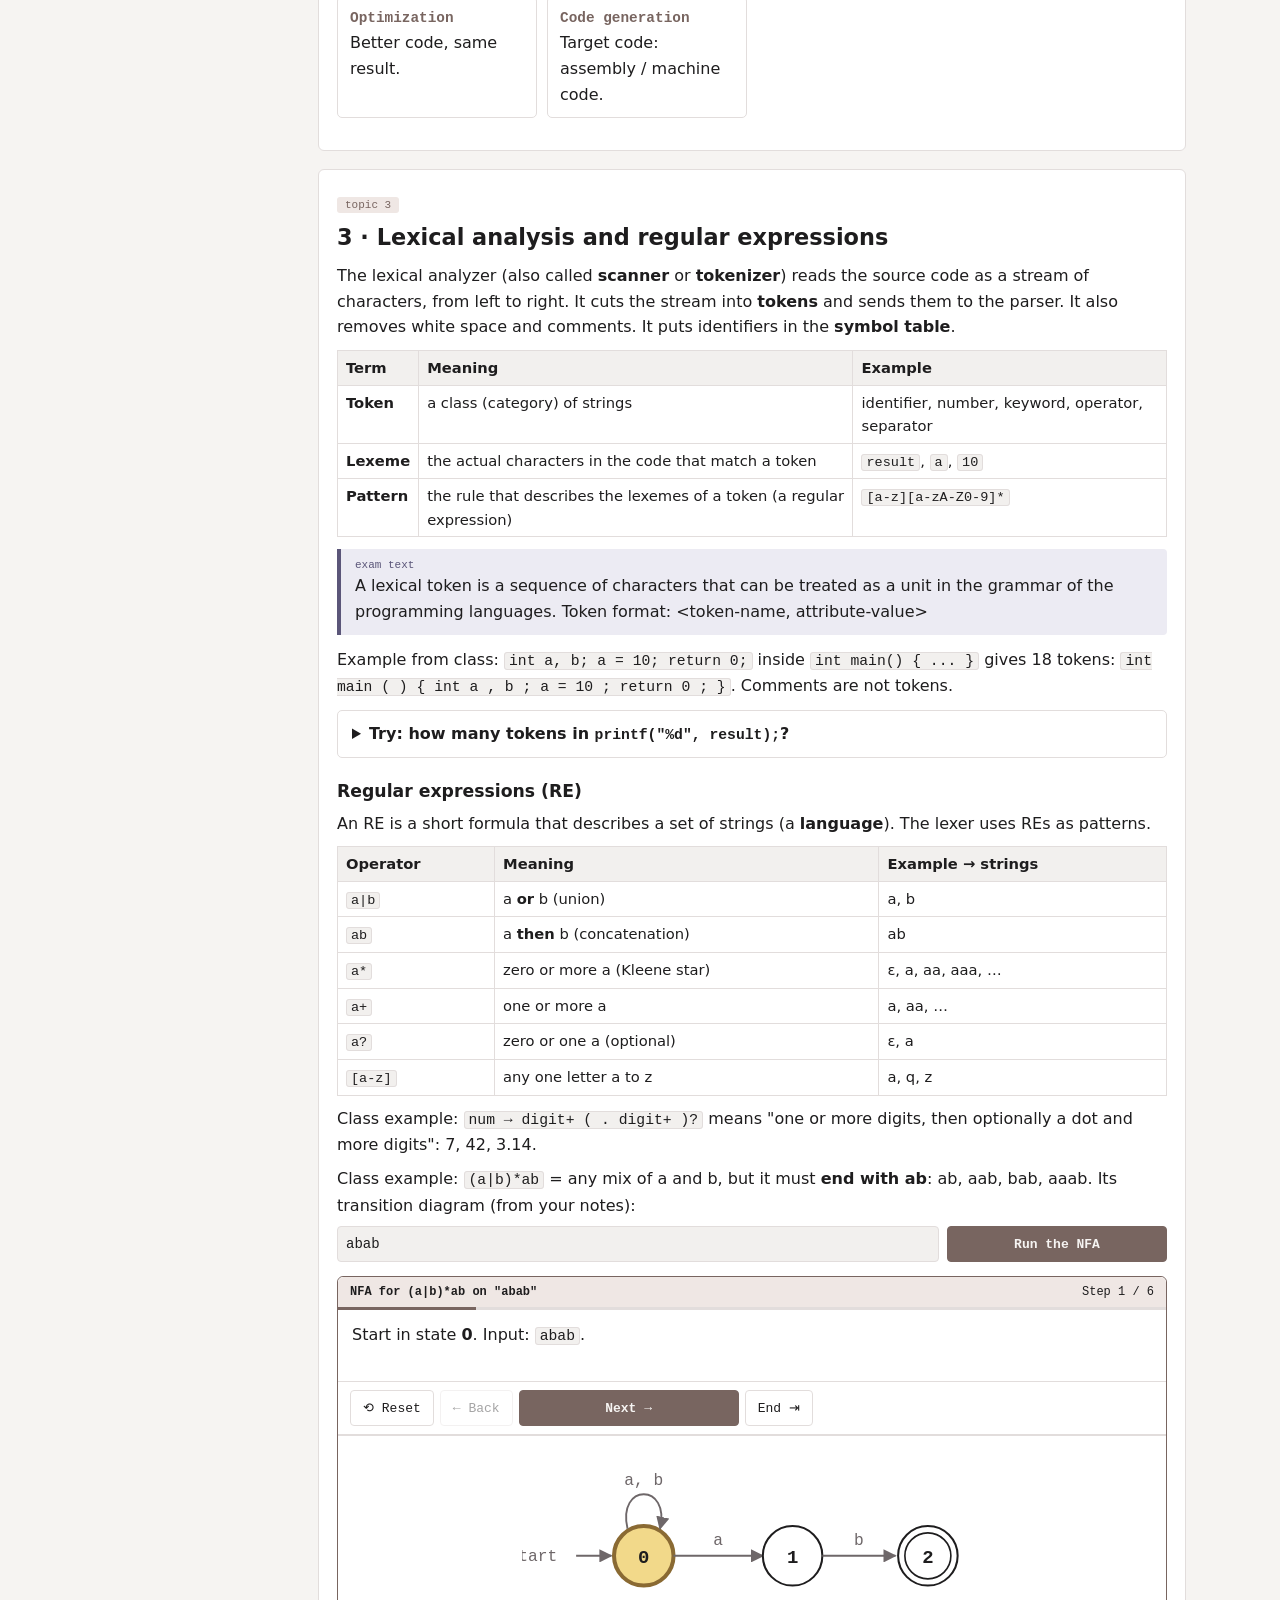
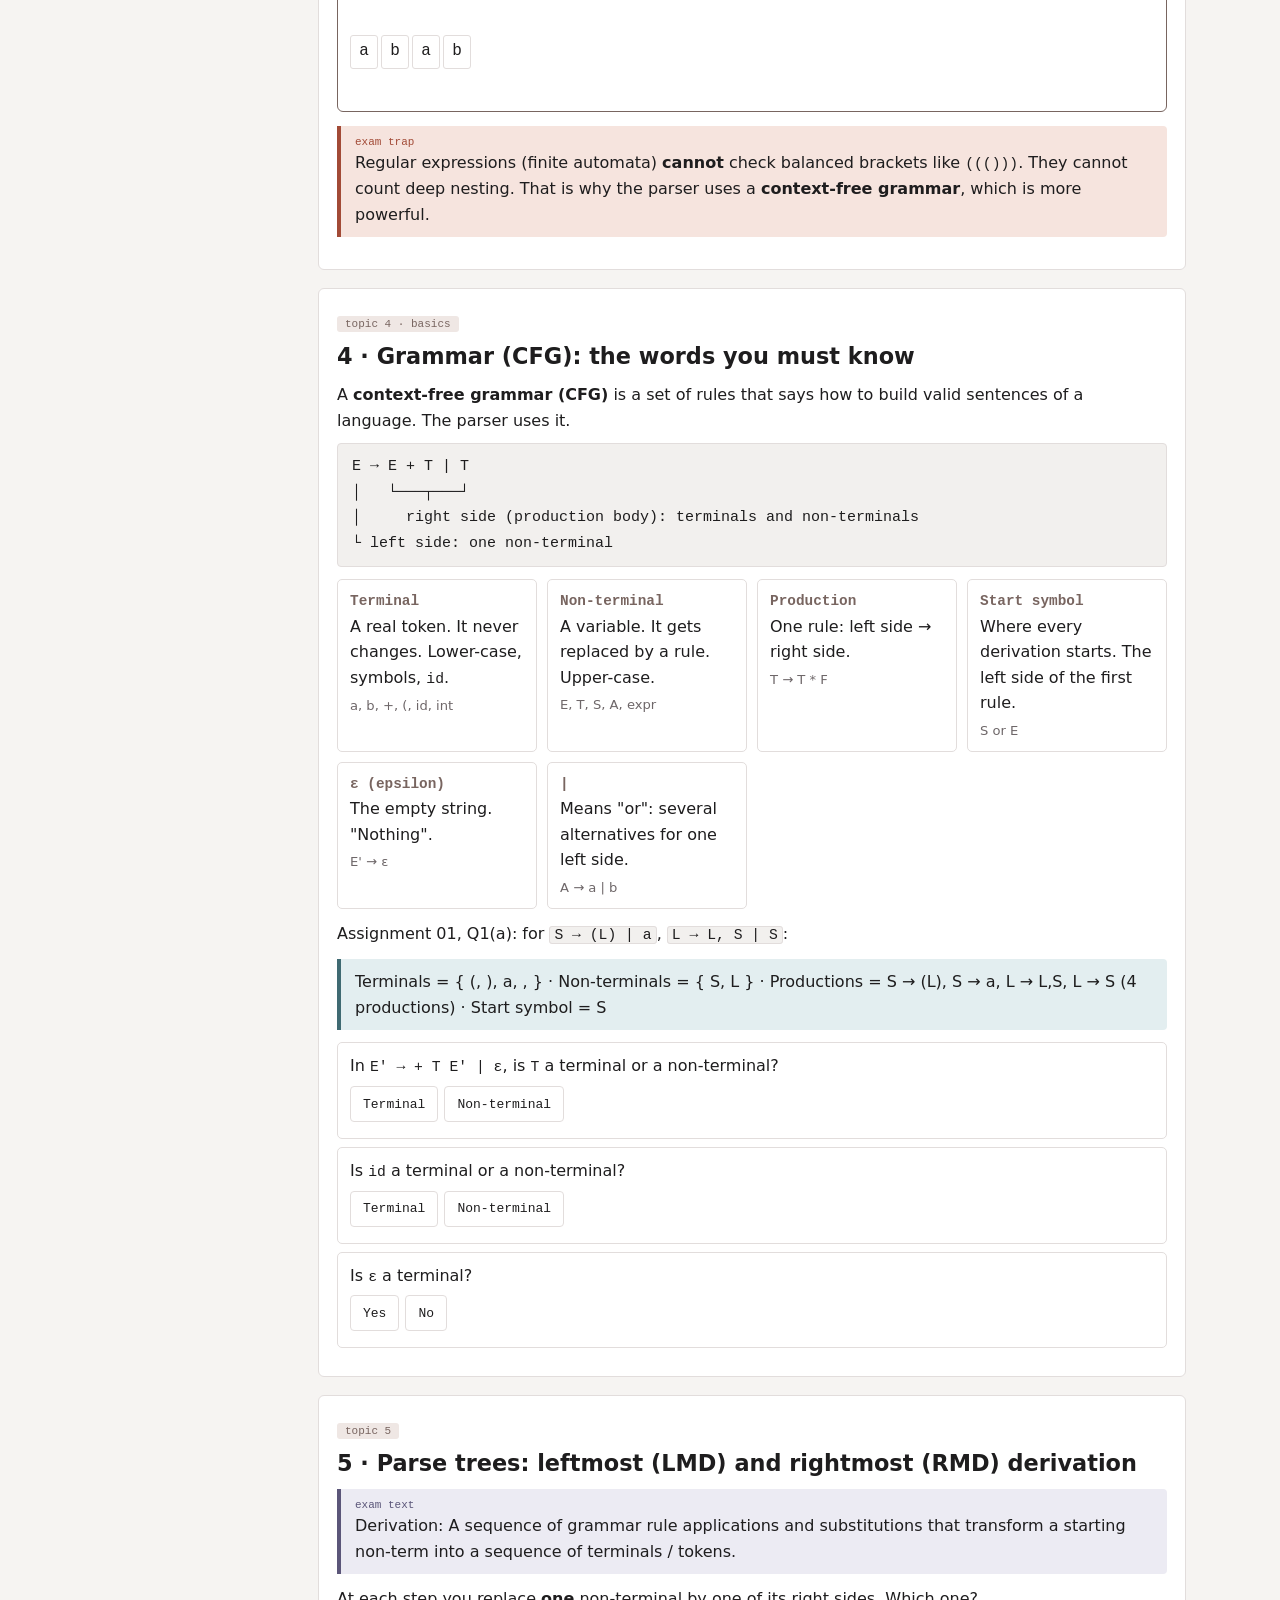
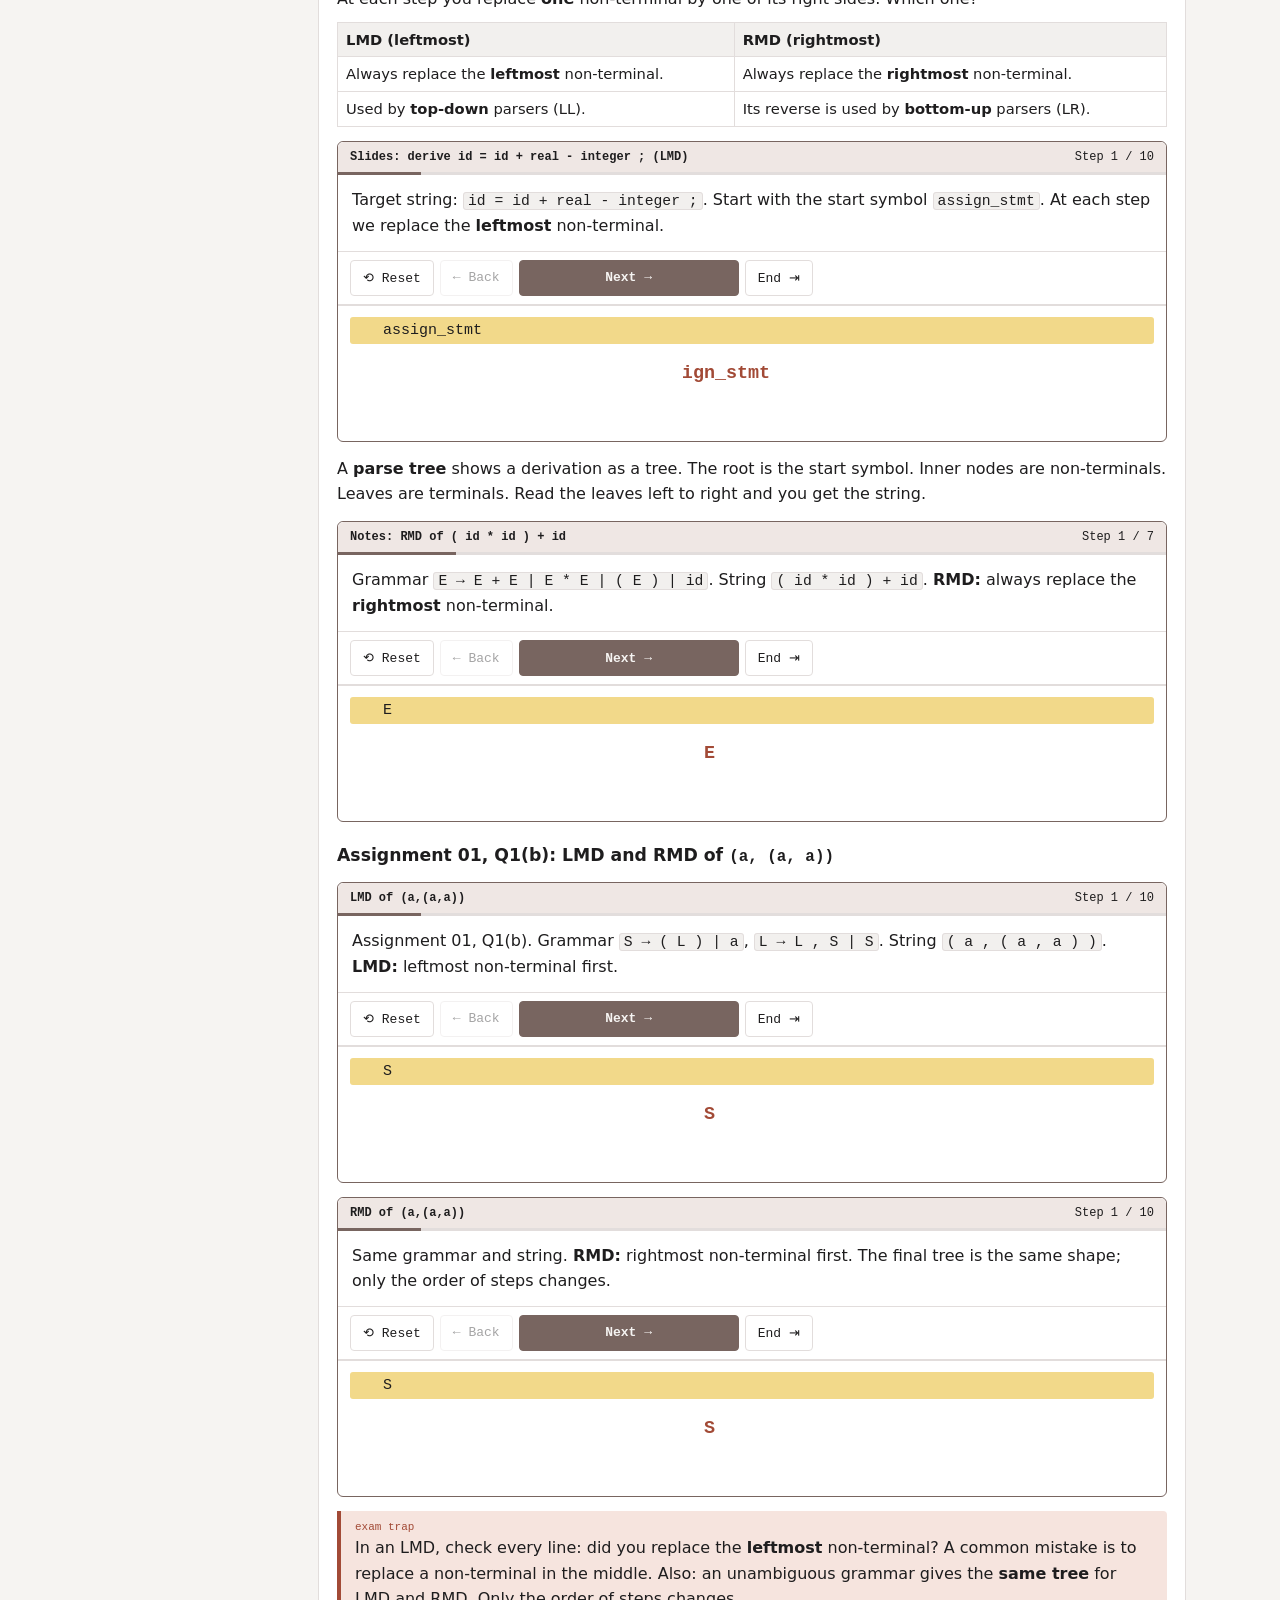
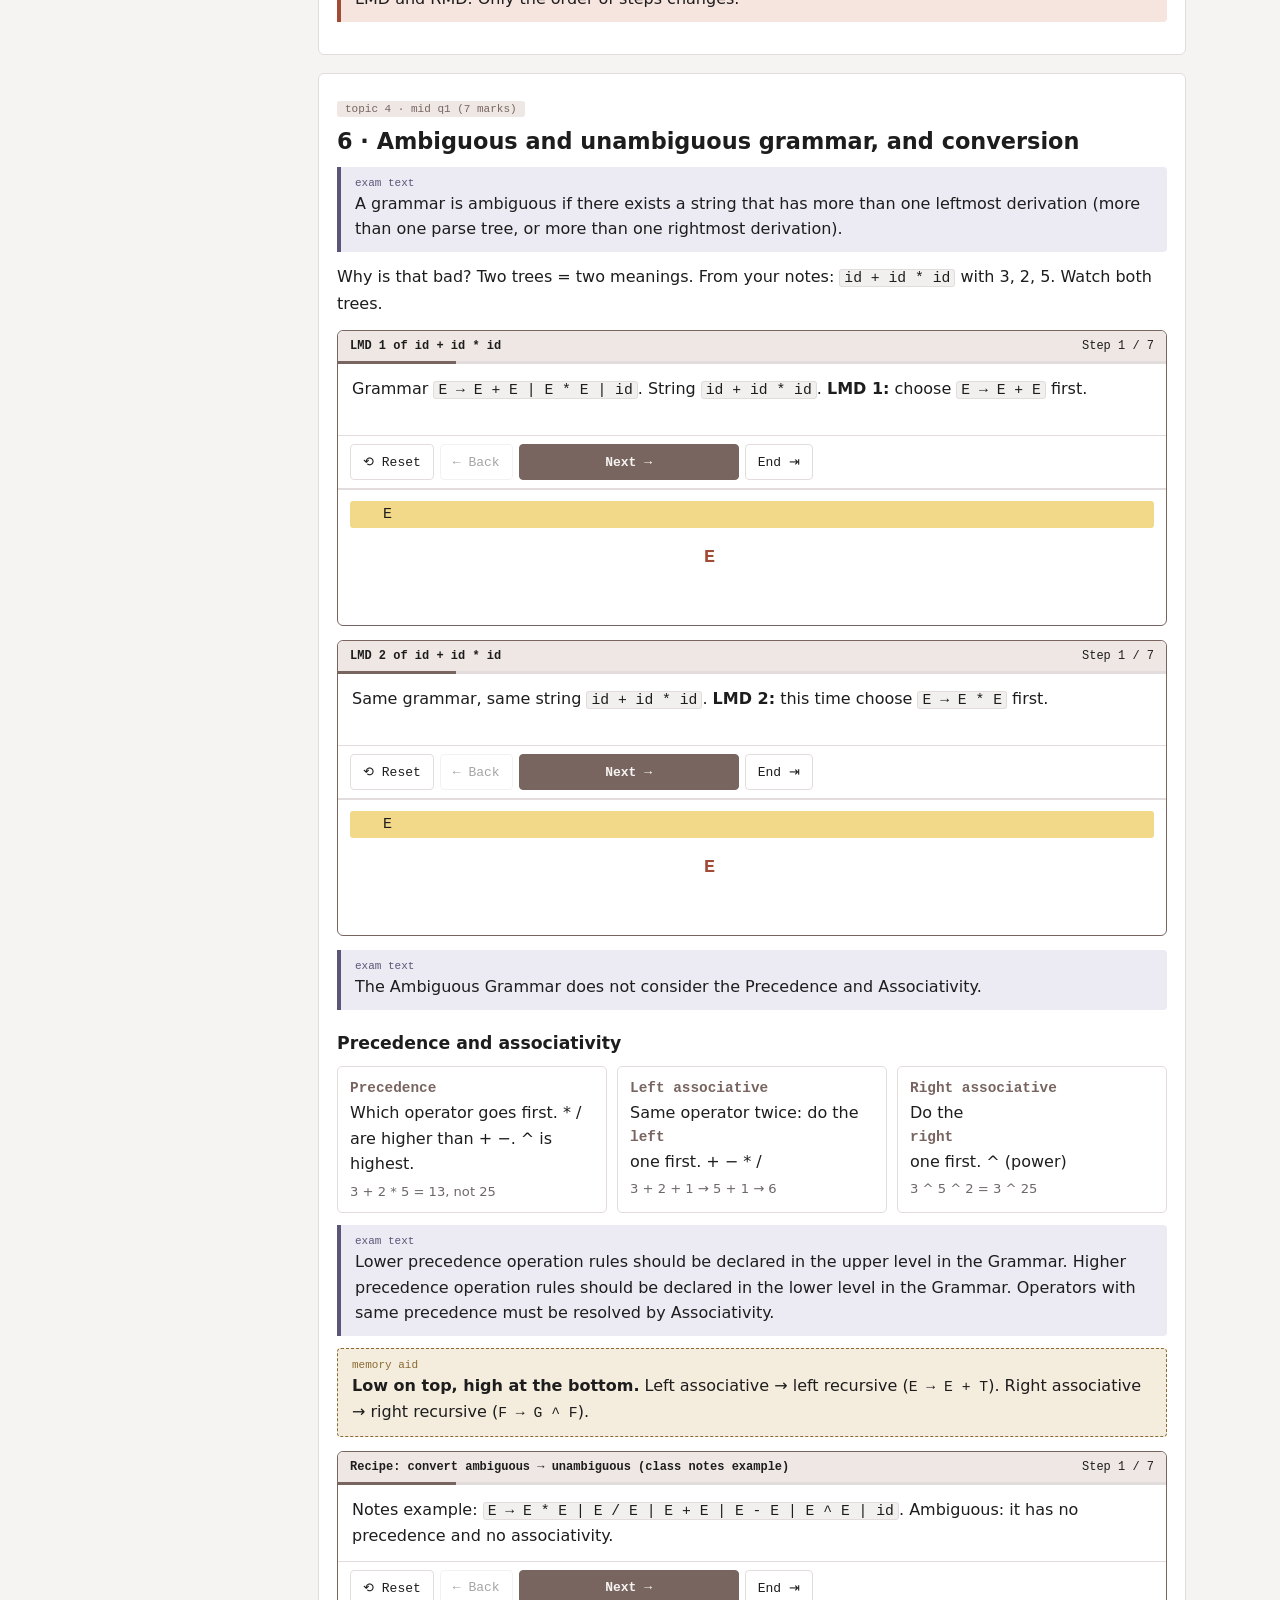
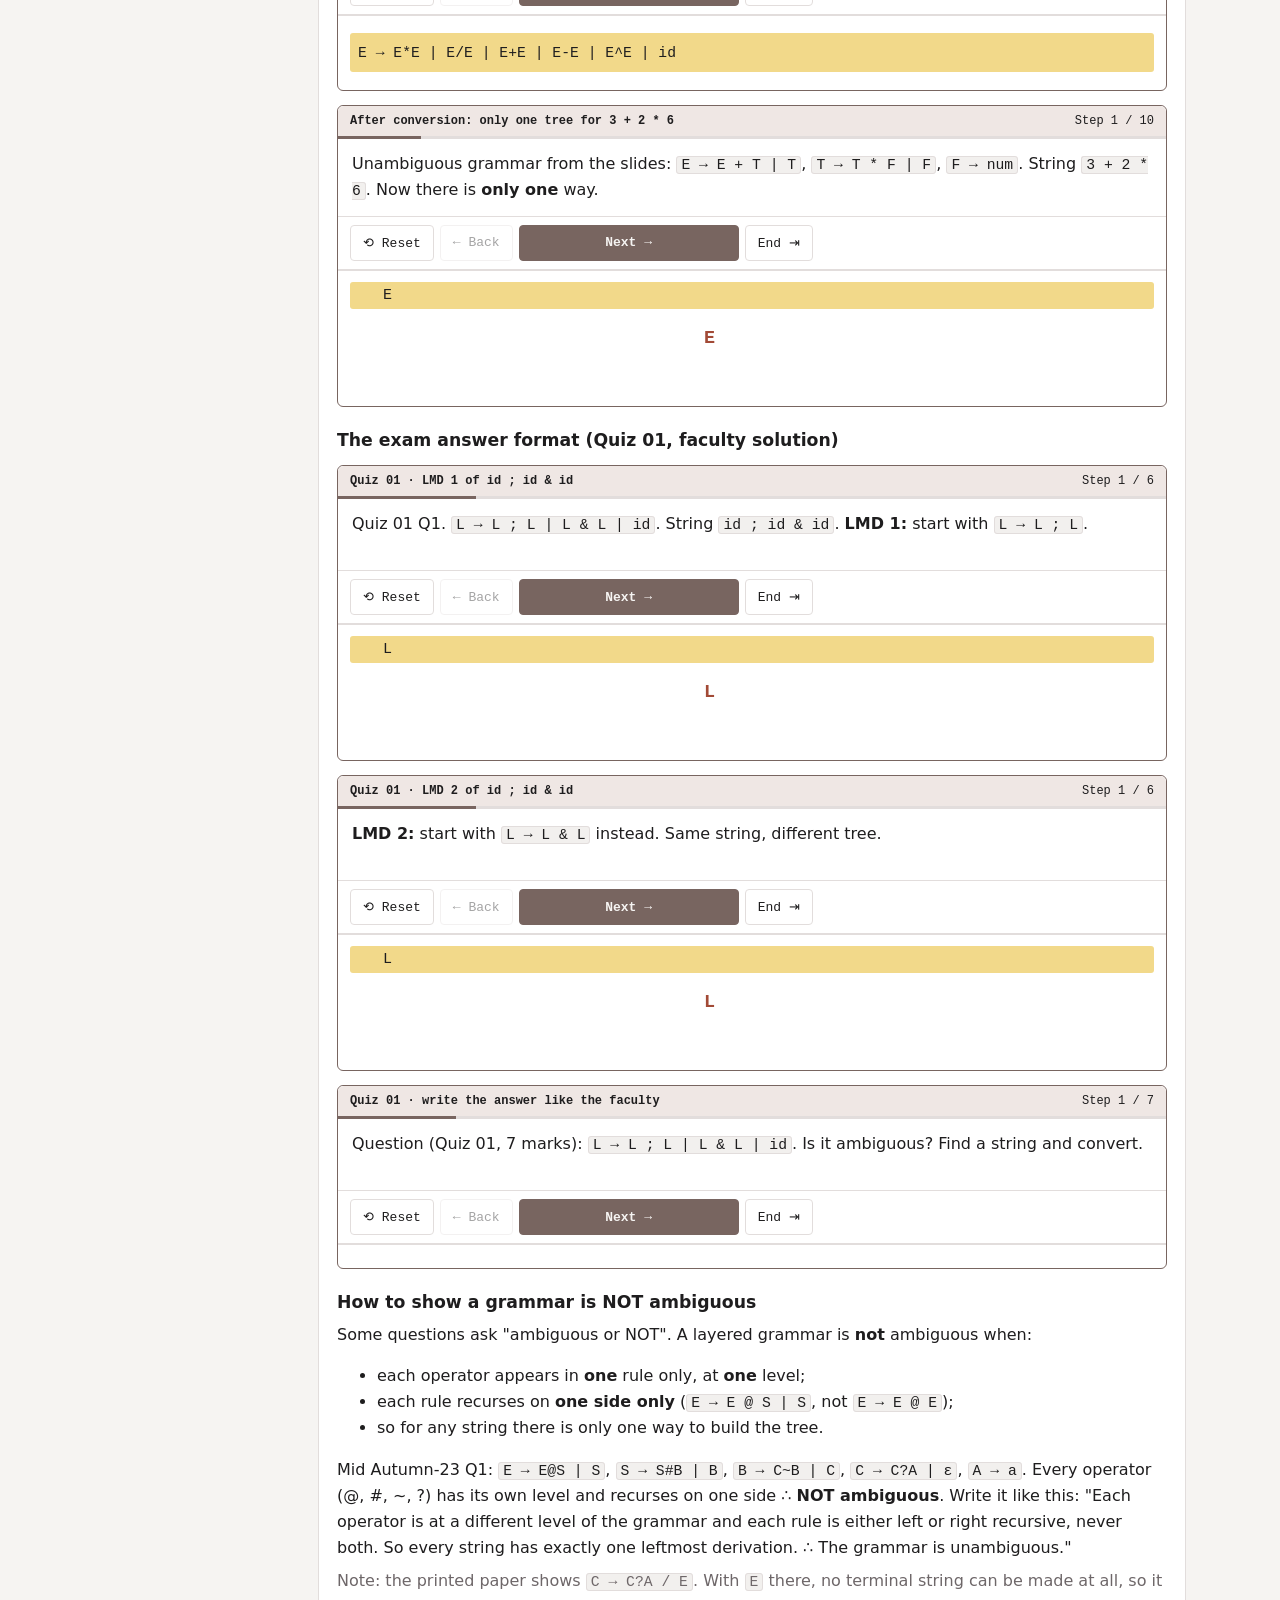
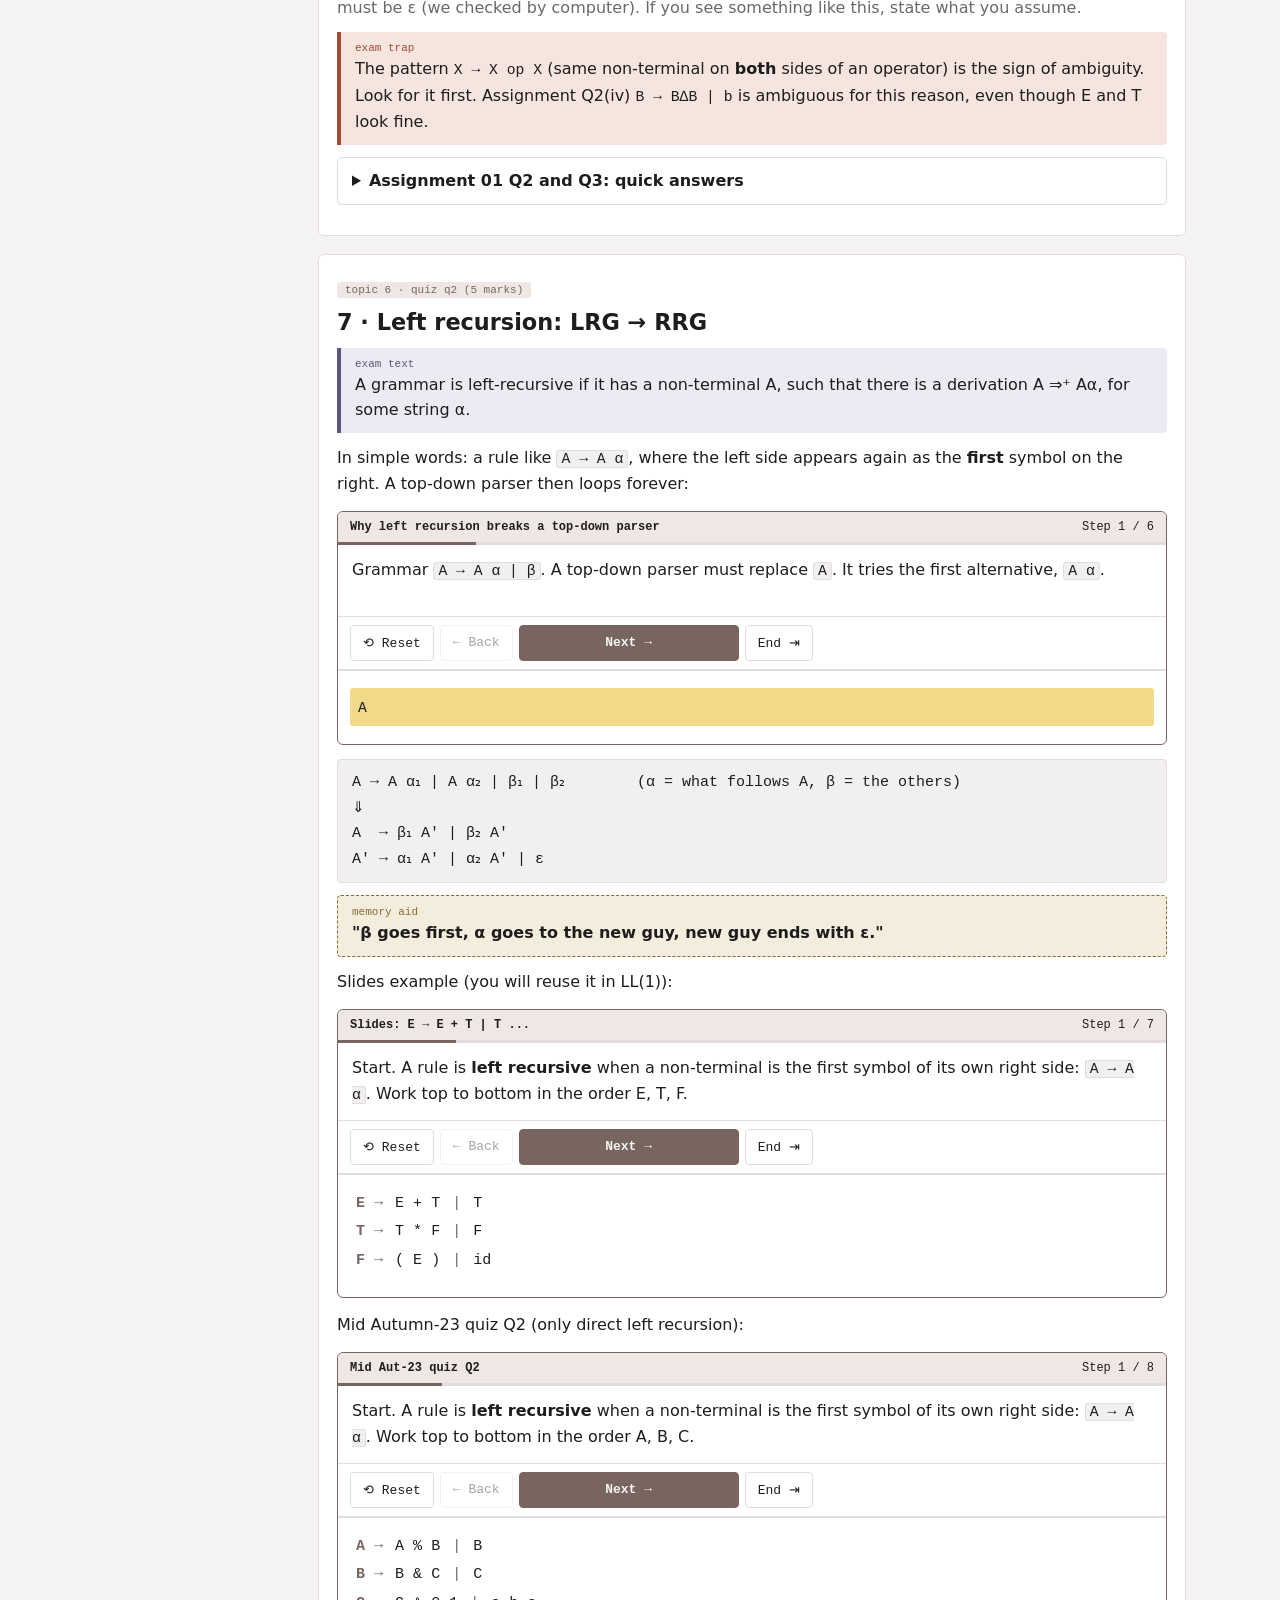
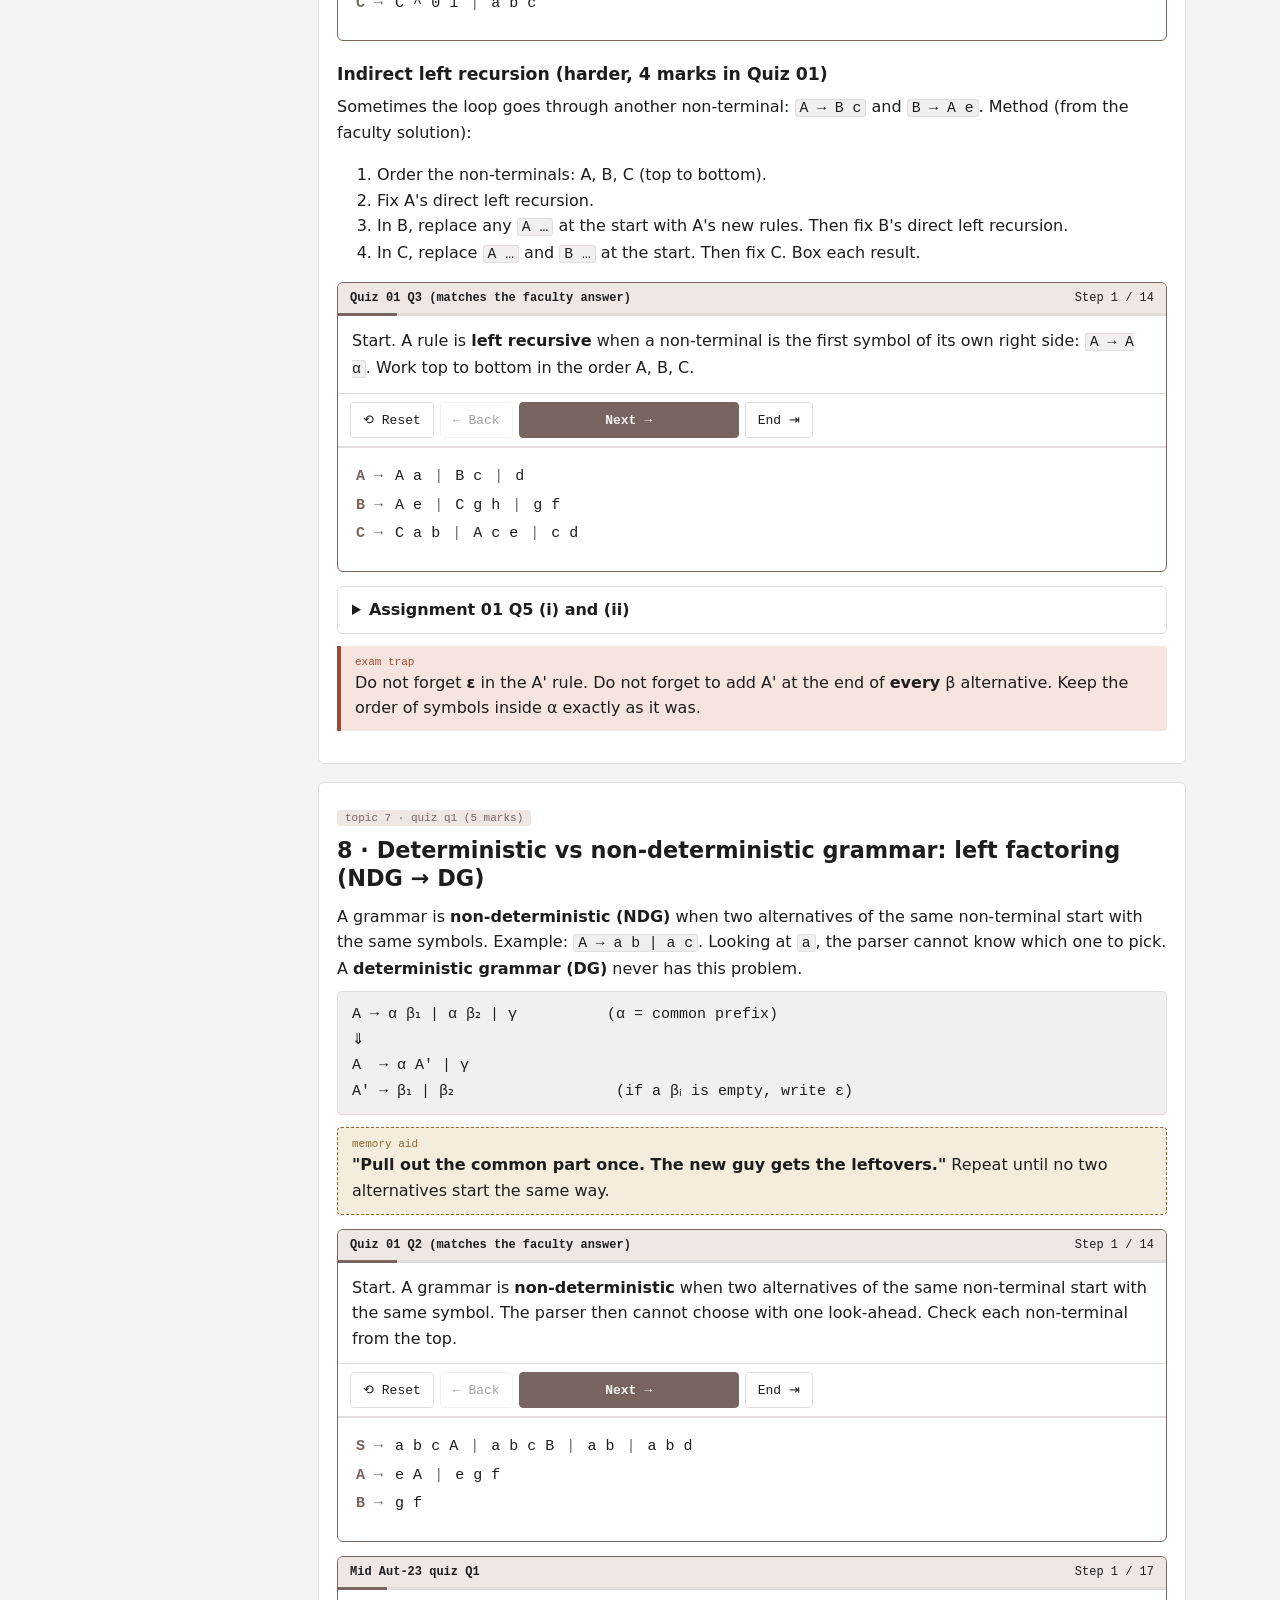
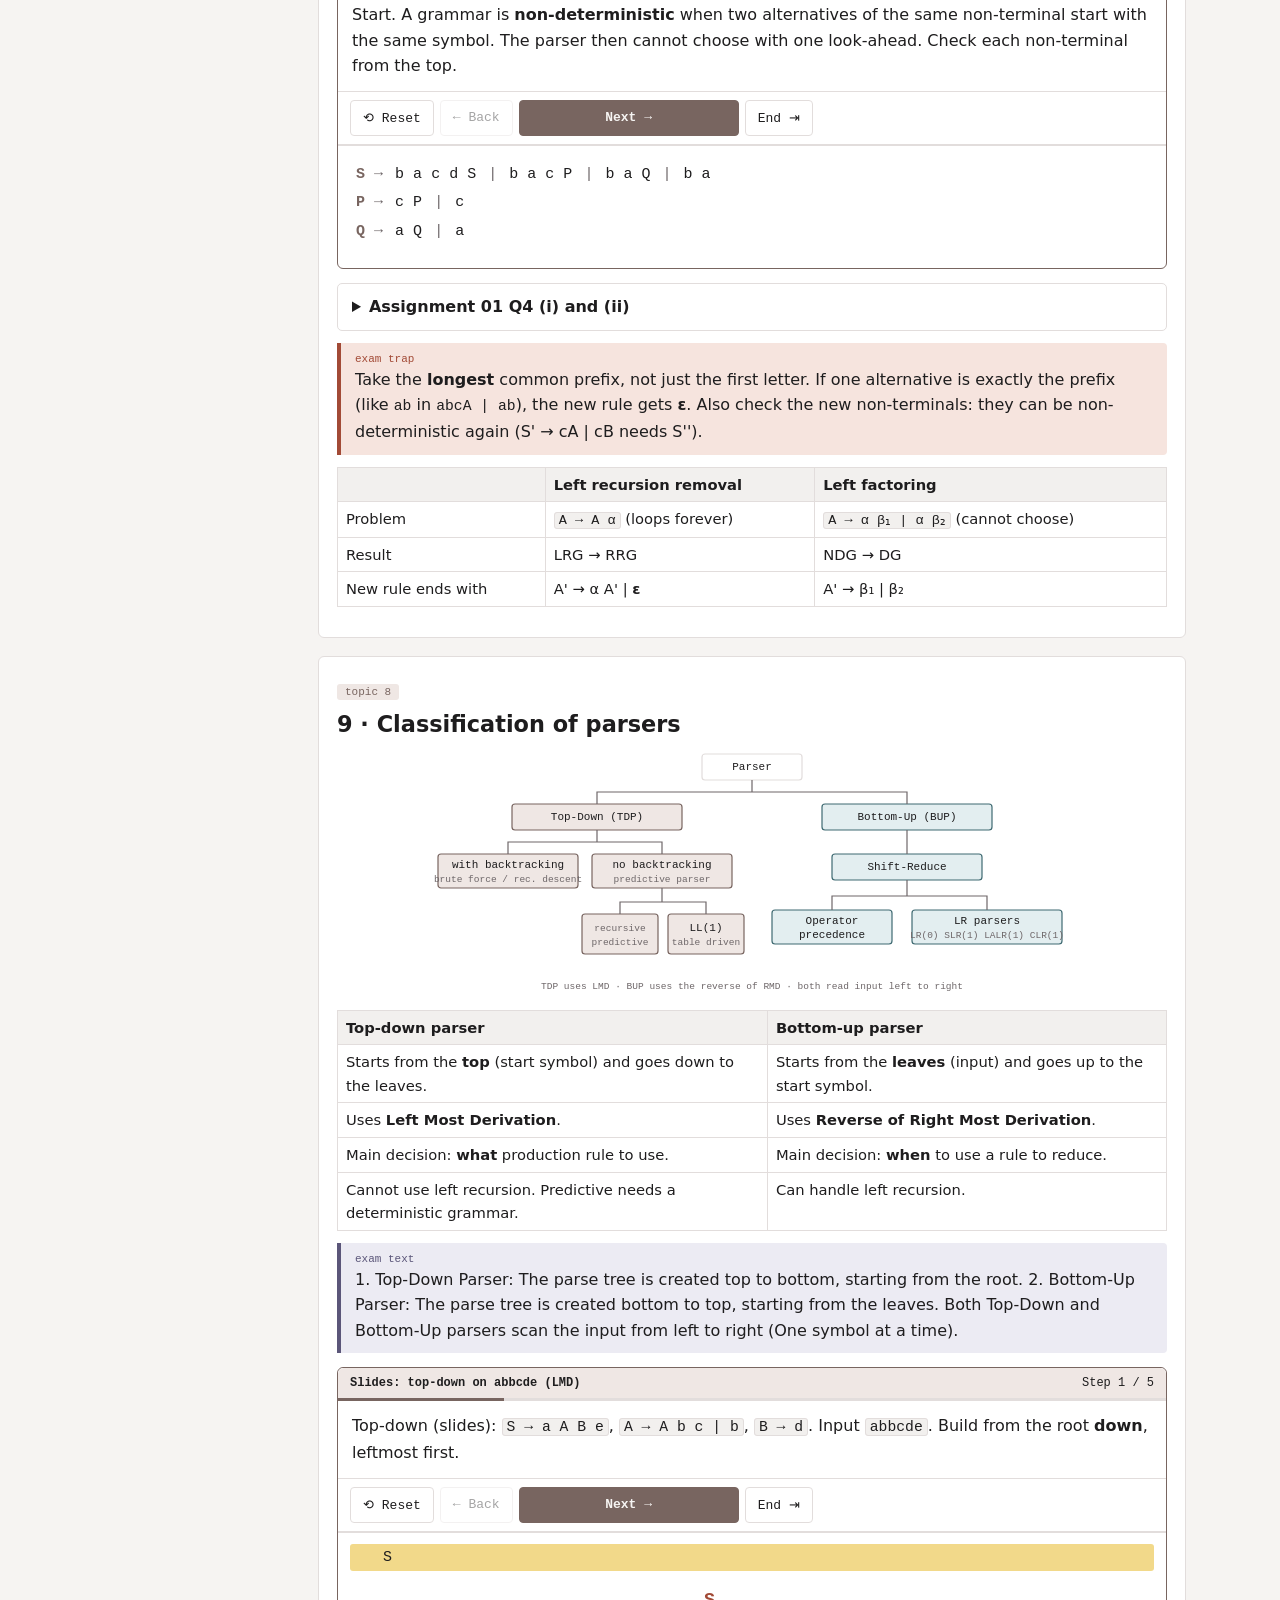
==== commit 5d273784: "Add past papers page with question and solved PDFs Every past paper and quiz solved in the faculty l" ====
--- a/index.html
+++ b/index.html
@@ -221,11 +221,20 @@
 }
 nav.side{scrollbar-width:thin;scrollbar-color:var(--line) transparent}
 nav.side::-webkit-scrollbar{width:6px}nav.side::-webkit-scrollbar-thumb{background:var(--line);border-radius:3px}nav.side::-webkit-scrollbar-track{background:transparent}
+
+/* top tabs: stepper / past papers */
+.toptabs{display:flex;gap:8px;flex-wrap:wrap;margin:0 0 14px}
+.toptabs .tab{font:600 13px var(--sans);text-decoration:none;color:var(--ink);border:1px solid var(--line);background:var(--card);padding:7px 14px;border-radius:4px}
+.toptabs .tab.on{background:var(--soft);color:var(--muted)}
+.toptabs .tab:not(.on){background:var(--teal);color:var(--card);border-color:var(--teal)}
+nav.side a.side-pp{display:block;margin:4px 10px 10px;padding:6px 10px;background:var(--teal);color:var(--card);border-radius:4px;font:600 12px var(--sans);text-decoration:none}
+.mbar .mb-pp{margin-left:auto;font:600 12px var(--sans);color:var(--card);background:var(--teal);padding:4px 10px;border-radius:4px;text-decoration:none}
 </style>
 </head>
 <body>
 <nav class="side" id="side" aria-label="Sections">
   <div class="side-h">cse313 · midterm</div>
+  <a class="side-pp" href="papers.html">past papers · solved + pdf</a>
   <a href="#s0"><span class="n">0</span>plan</a>
   <a href="#s1"><span class="n">1</span>compiler</a>
   <a href="#s2"><span class="n">2</span>phases</a>
@@ -249,10 +258,11 @@
   <a href="#s19"><span class="n">19</span>solver</a>
   <a href="#s20"><span class="n">20</span>cheat sheet</a>
 </nav>
-<div class="mbar"><button id="menu" aria-controls="side" aria-expanded="false">☰ sections</button><span id="cur">0 plan</span></div>
+<div class="mbar"><button id="menu" aria-controls="side" aria-expanded="false">☰ sections</button><span id="cur">0 plan</span><a class="mb-pp" href="papers.html">past papers</a></div>
 <div class="scrim" id="scrim"></div>
 <div class="wrap">
 <header class="top">
+  <div class="toptabs"><a class="tab on" href="index.html">stepper lessons</a><a class="tab" href="papers.html">past papers · solved + pdf</a></div>
   <div class="kicker">cse313 · compiler construction · iub · autumn 2026 · section 1</div>
   <h1>Midterm, step by step</h1>
   <p>Syllabus topics 1–14, taught from zero. Every method has a <b>stepper</b>: press <b>Next</b> (or the → key) and it does <b>one small step</b>, like a debugger. Most text uses short, simple sentences. <span style="background:var(--lav-t);padding:0 4px">Purple boxes</span> hold exact exam wording to memorise.</p>
@@ -1091,7 +1101,7 @@
       return { steps, ok: false };
     }
     const r = rs[0];
-    stack.pop(); cells[top.cell].pop = ++popN; cells[top.cell].rule = `${top.sym} → ${fmt(r.rhs)}`;
+    stack.pop(); cells[top.cell].pop = ++popN; cells[top.cell].rule = `${top.sym} → ${fmt(r.rhs)}`; cells[top.cell].at = sn;
     const kids = r.rhs.length ? r.rhs.map(s => mk(s, top.node)) : [mk(EPS, top.node)];
     kids.forEach(k => nodes[k].born = sn);
     if (!r.rhs.length) {
@@ -1698,7 +1708,7 @@
   menu.onclick = () => setOpen(!side.classList.contains('open'));
   scrim.onclick = () => setOpen(false);
   $$('a', side).forEach(a => a.addEventListener('click', () => setOpen(false)));
-  const links = new Map($$('a', side).map(a => [a.getAttribute('href').slice(1), a]));
+  const links = new Map($$('a[href^="#"]', side).map(a => [a.getAttribute('href').slice(1), a]));
   const mark = id => { links.forEach((a, k) => a.classList.toggle('on', k === id)); const a = links.get(id); if (a) { $('#cur').textContent = a.textContent.replace(/^(\d+)/, '$1 '); a.scrollIntoView({ block: 'nearest' }); } };
   const io = new IntersectionObserver(es => { const v = es.filter(e => e.isIntersecting).sort((x, y) => x.boundingClientRect.top - y.boundingClientRect.top)[0]; if (v) mark(v.target.id); }, { rootMargin: '-20% 0px -70% 0px' });
   $$('section.card').forEach(sec => io.observe(sec));
